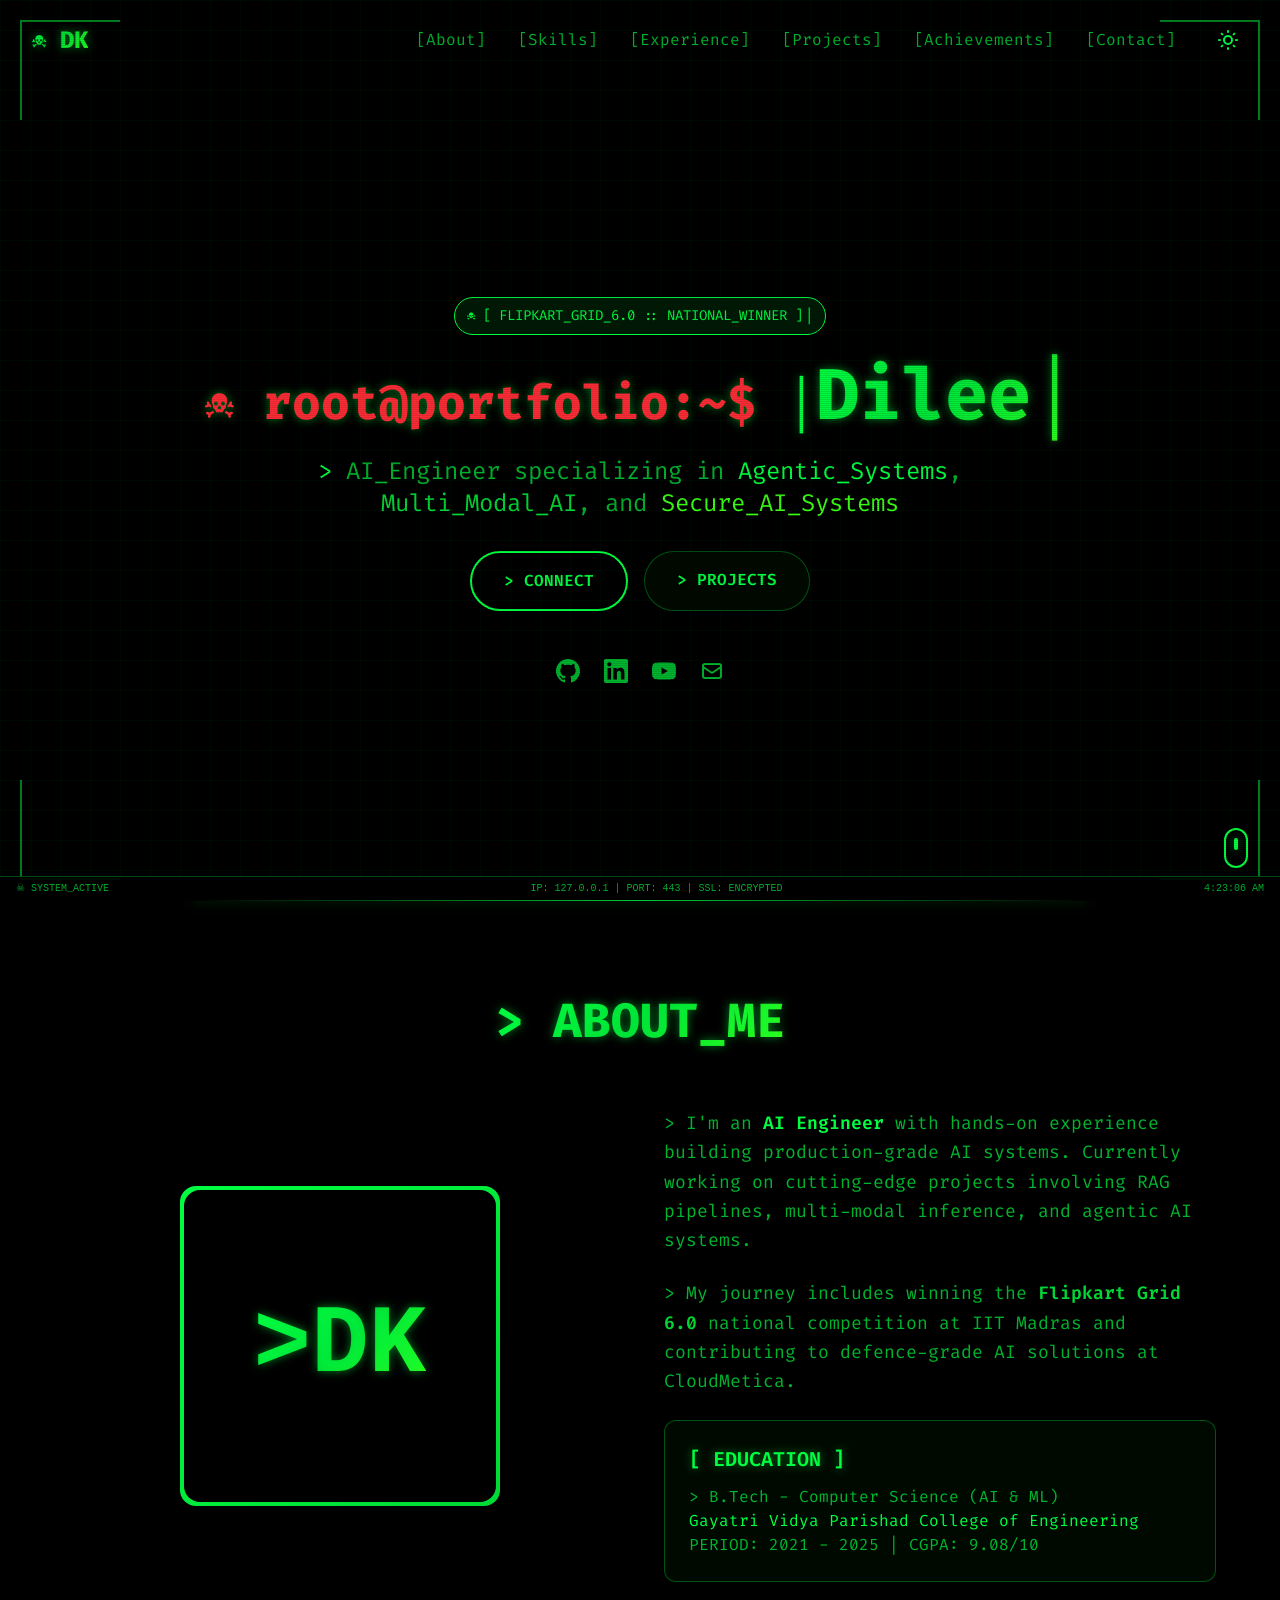
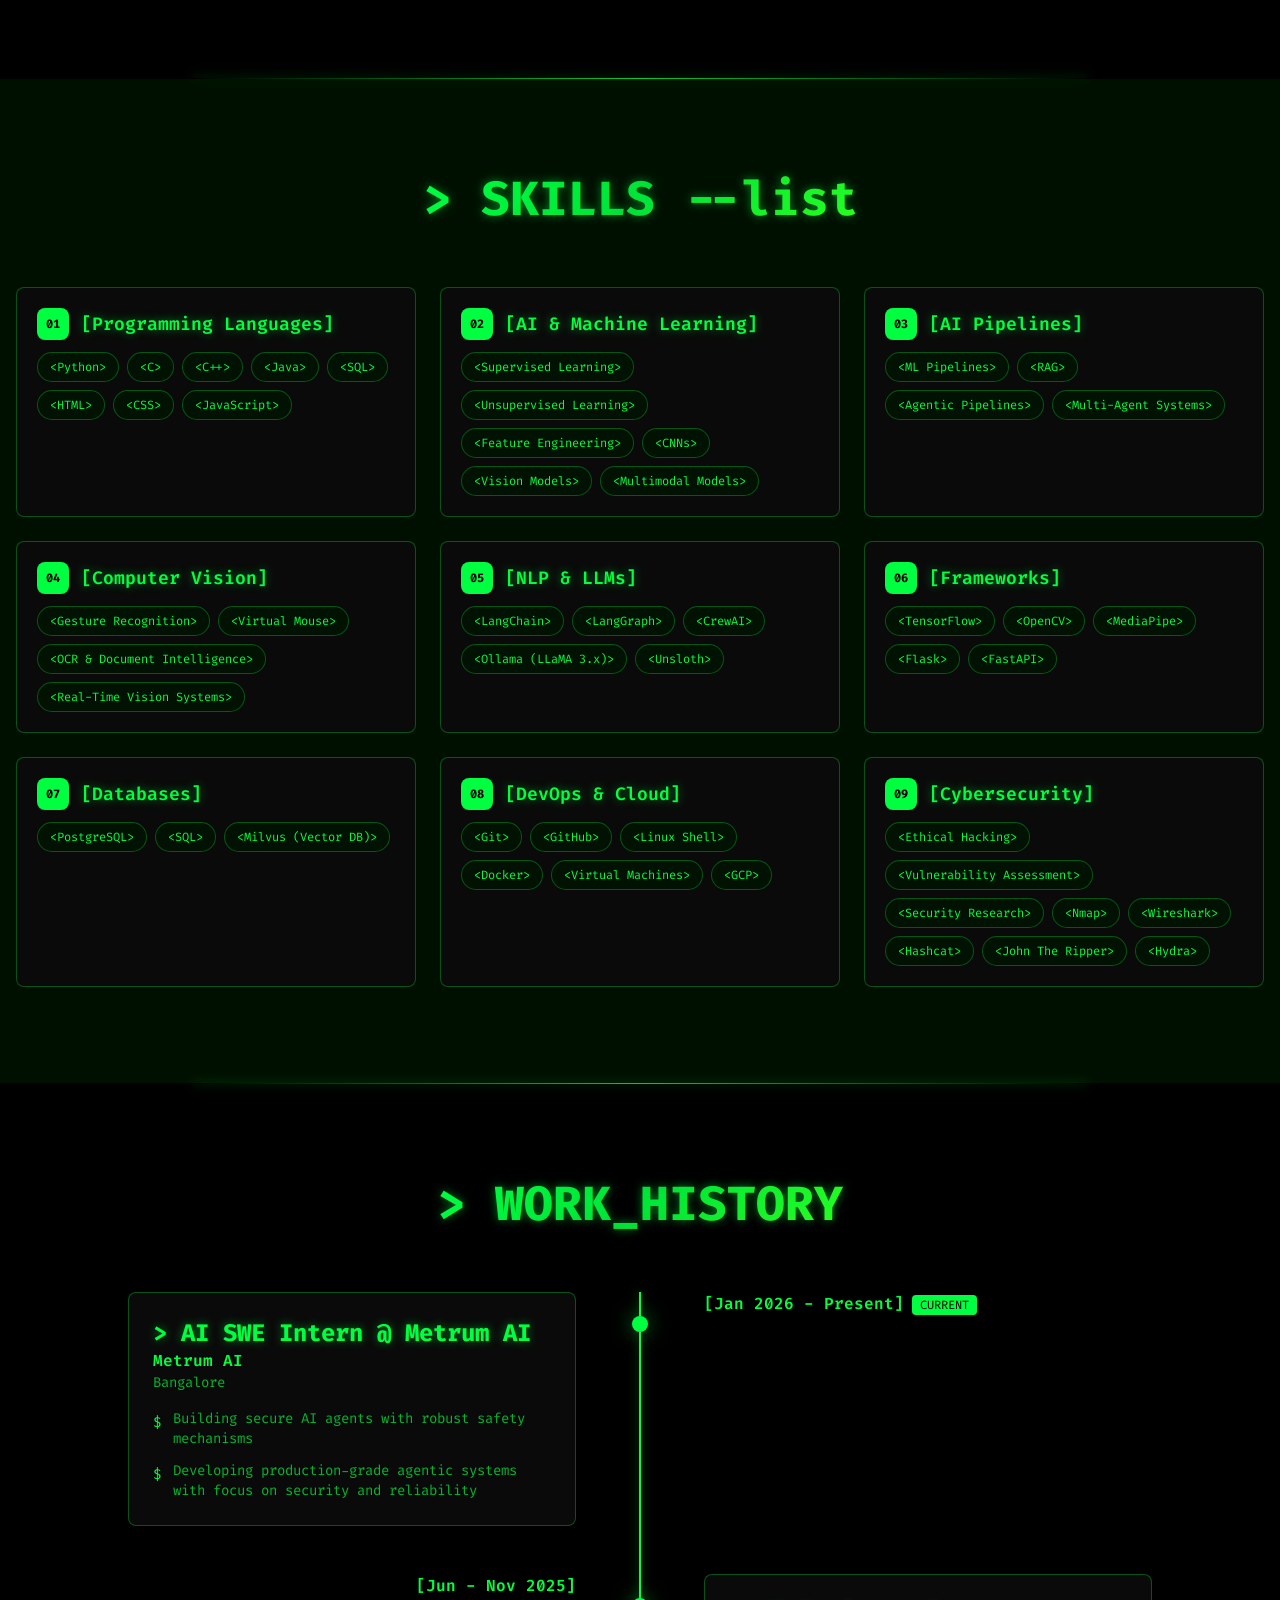
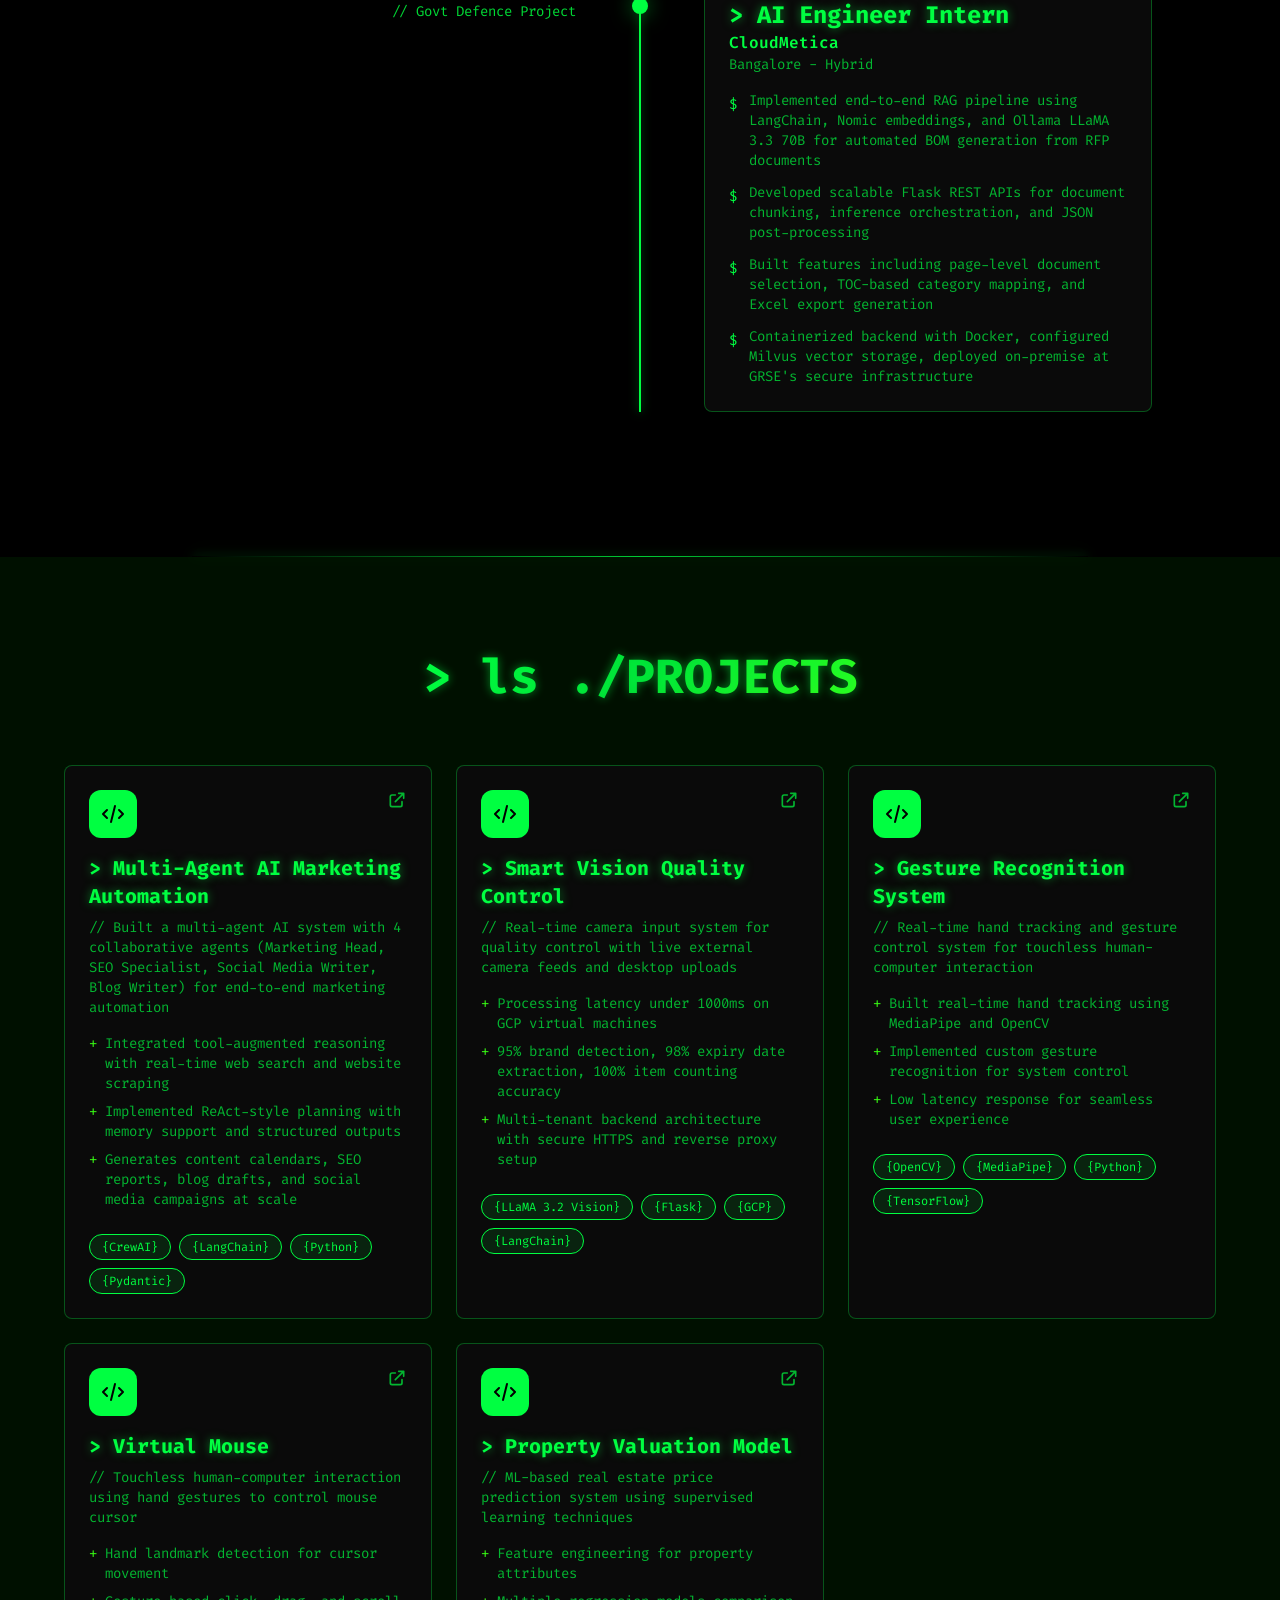
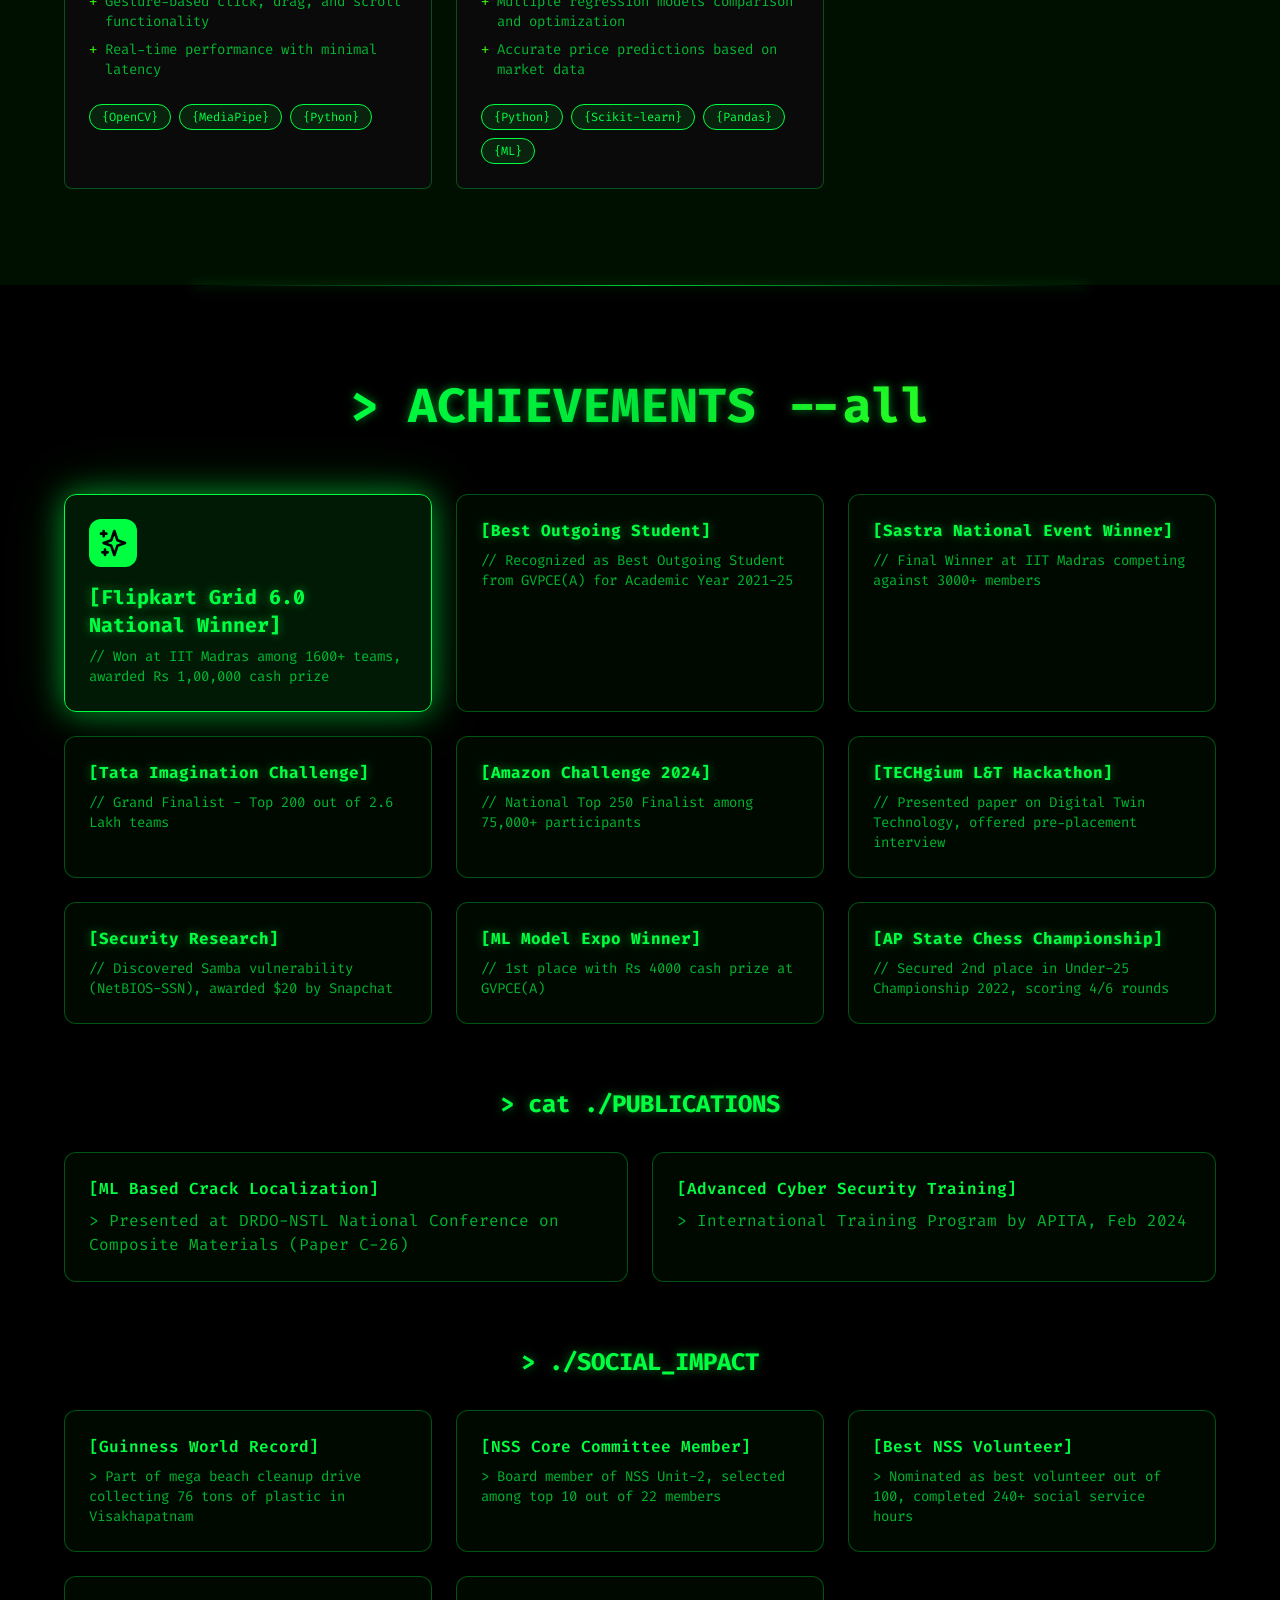
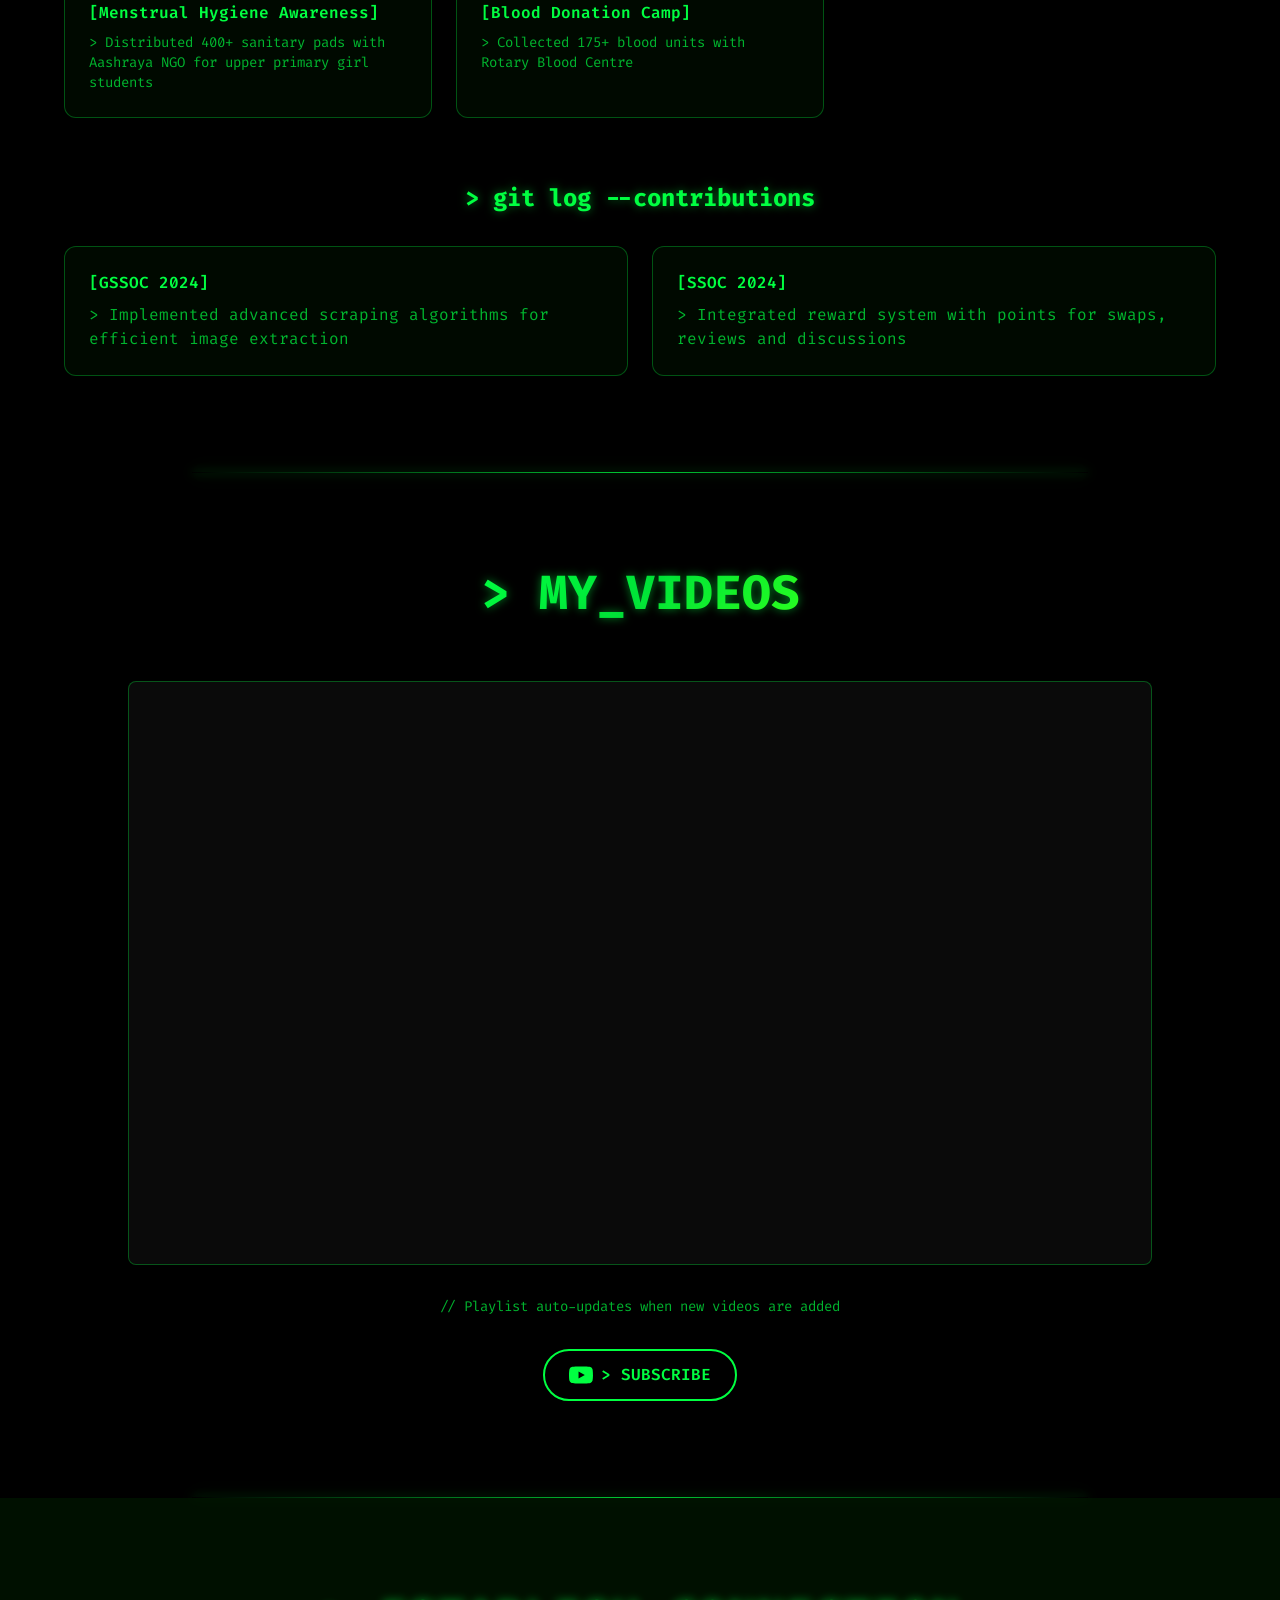
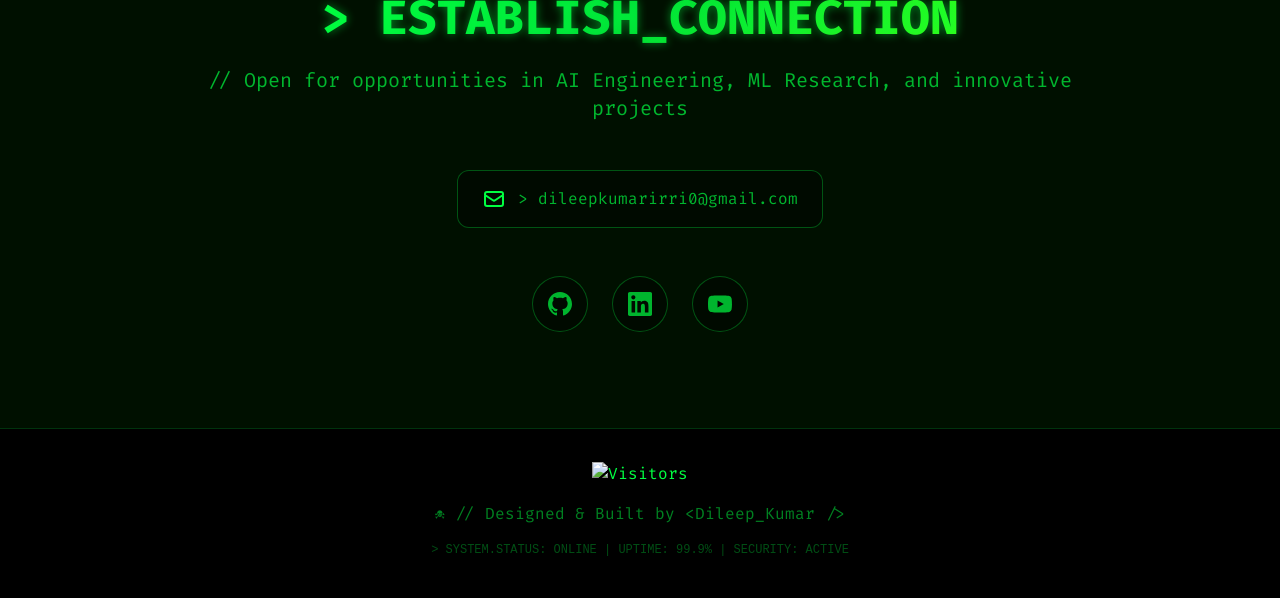
==== index.html @ 7e258bc2 "Updates" ====
<!doctype html>
<html lang="en">
  <head>
    <meta charset="UTF-8" />
    <link rel="icon" type="image/svg+xml" href="/dk.svg" />
    <link rel="apple-touch-icon" href="/dk.svg" />
    <meta name="viewport" content="width=device-width, initial-scale=1.0" />
    <meta name="theme-color" content="#00ff41" />
    
    <!-- Primary SEO Meta Tags -->
    <meta name="title" content="Dileep Kumar | AI Engineer - Agentic Systems & Secure AI" />
    <meta name="description" content="Irri Dileep Kumar - AI Engineer specializing in Agentic Systems, Multi-Modal AI, and Secure AI Systems. Flipkart Grid 6.0 National Winner. Building secure AI agents at Metrum AI. Expert in LangChain, CrewAI, RAG Pipelines." />
    <meta name="keywords" content="Dileep Kumar, Irri Dileep Kumar, AI Engineer, Machine Learning Engineer, Agentic Systems, LangChain, CrewAI, Multi-Agent AI, Python Developer, RAG Pipelines, Flipkart Grid Winner, AI Portfolio, Secure AI, Computer Vision, NLP, LLM, Metrum AI, GVPCE, Artificial Intelligence, Deep Learning, TensorFlow, OpenCV" />
    <meta name="author" content="Irri Dileep Kumar" />
    <meta name="robots" content="index, follow, max-image-preview:large, max-snippet:-1, max-video-preview:-1" />
    <meta name="googlebot" content="index, follow" />
    <meta name="bingbot" content="index, follow" />
    <link rel="canonical" href="https://irridileepkumar.github.io/" />
    
    <!-- Geographic Meta Tags -->
    <meta name="geo.region" content="IN" />
    <meta name="geo.placename" content="India" />
    <meta name="language" content="English" />
    <meta name="revisit-after" content="7 days" />
    
    <!-- Open Graph / Facebook / LinkedIn -->
    <meta property="og:type" content="website" />
    <meta property="og:url" content="https://irridileepkumar.github.io/" />
    <meta property="og:title" content="Dileep Kumar | AI Engineer - Building Secure AI Agents" />
    <meta property="og:description" content="AI Engineer specializing in Agentic Systems, Multi-Modal AI, and Secure AI Systems. Flipkart Grid 6.0 National Winner at IIT Madras." />
    <meta property="og:site_name" content="Dileep Kumar Portfolio" />
    <meta property="og:locale" content="en_US" />
    
    <!-- Twitter -->
    <meta name="twitter:card" content="summary_large_image" />
    <meta name="twitter:url" content="https://irridileepkumar.github.io/" />
    <meta name="twitter:title" content="Dileep Kumar | AI Engineer" />
    <meta name="twitter:description" content="AI Engineer specializing in Agentic Systems, Multi-Modal AI, and Secure AI Systems. Flipkart Grid 6.0 National Winner." />
    <meta name="twitter:creator" content="@DileepKumarIrri" />
    
    <!-- Schema.org JSON-LD Structured Data -->
    <script type="application/ld+json">
    {
      "@context": "https://schema.org",
      "@type": "Person",
      "name": "Irri Dileep Kumar",
      "alternateName": "Dileep Kumar",
      "url": "https://irridileepkumar.github.io/",
      "image": "https://irridileepkumar.github.io/dk.svg",
      "jobTitle": "AI Software Engineer",
      "worksFor": {
        "@type": "Organization",
        "name": "Metrum AI"
      },
      "alumniOf": {
        "@type": "EducationalOrganization",
        "name": "Gayatri Vidya Parishad College of Engineering"
      },
      "knowsAbout": ["Artificial Intelligence", "Machine Learning", "Agentic Systems", "LangChain", "Python", "Multi-Modal AI", "RAG Pipelines", "Computer Vision", "Deep Learning"],
      "sameAs": [
        "https://github.com/IrriDileepKumar",
        "https://www.linkedin.com/in/irridileepkumar",
        "https://www.youtube.com/@DileepKumar-Irri"
      ],
      "award": [
        "Flipkart Grid 6.0 National Winner",
        "Best Outgoing Student GVPCE(A)",
        "Amazon Challenge 2024 Top 250"
      ]
    }
    </script>
    
    <!-- Website Schema -->
    <script type="application/ld+json">
    {
      "@context": "https://schema.org",
      "@type": "WebSite",
      "name": "Dileep Kumar Portfolio",
      "url": "https://irridileepkumar.github.io/",
      "description": "Portfolio of Irri Dileep Kumar - AI Engineer specializing in Agentic Systems and Secure AI",
      "author": {
        "@type": "Person",
        "name": "Irri Dileep Kumar"
      }
    }
    </script>
    
    <!-- Google Fonts - Inter & Fira Code -->
    <link rel="preconnect" href="https://fonts.googleapis.com">
    <link rel="preconnect" href="https://fonts.gstatic.com" crossorigin>
    <link href="https://fonts.googleapis.com/css2?family=Fira+Code:wght@400;500;600;700&family=Inter:wght@300;400;500;600;700;800&display=swap" rel="stylesheet">
    
    <title>Dileep Kumar | AI Engineer - Agentic Systems & Secure AI</title>
    <script type="module" crossorigin src="/assets/index-DjDktElm.js"></script>
    <link rel="stylesheet" crossorigin href="/assets/index-CsoR2fCd.css">
  </head>
  <body>
    <div id="root"></div>
  </body>
</html>
---- assets/index-CsoR2fCd.css ----
@layer properties{@supports (((-webkit-hyphens:none)) and (not (margin-trim:inline))) or ((-moz-orient:inline) and (not (color:rgb(from red r g b)))){*,:before,:after,::backdrop{--tw-translate-x:0;--tw-translate-y:0;--tw-translate-z:0;--tw-rotate-x:initial;--tw-rotate-y:initial;--tw-rotate-z:initial;--tw-skew-x:initial;--tw-skew-y:initial;--tw-space-y-reverse:0;--tw-space-x-reverse:0;--tw-border-style:solid;--tw-gradient-position:initial;--tw-gradient-from:#0000;--tw-gradient-via:#0000;--tw-gradient-to:#0000;--tw-gradient-stops:initial;--tw-gradient-via-stops:initial;--tw-gradient-from-position:0%;--tw-gradient-via-position:50%;--tw-gradient-to-position:100%;--tw-leading:initial;--tw-font-weight:initial;--tw-shadow:0 0 #0000;--tw-shadow-color:initial;--tw-shadow-alpha:100%;--tw-inset-shadow:0 0 #0000;--tw-inset-shadow-color:initial;--tw-inset-shadow-alpha:100%;--tw-ring-color:initial;--tw-ring-shadow:0 0 #0000;--tw-inset-ring-color:initial;--tw-inset-ring-shadow:0 0 #0000;--tw-ring-inset:initial;--tw-ring-offset-width:0px;--tw-ring-offset-color:#fff;--tw-ring-offset-shadow:0 0 #0000;--tw-blur:initial;--tw-brightness:initial;--tw-contrast:initial;--tw-grayscale:initial;--tw-hue-rotate:initial;--tw-invert:initial;--tw-opacity:initial;--tw-saturate:initial;--tw-sepia:initial;--tw-drop-shadow:initial;--tw-drop-shadow-color:initial;--tw-drop-shadow-alpha:100%;--tw-drop-shadow-size:initial;--tw-duration:initial;--tw-scale-x:1;--tw-scale-y:1;--tw-scale-z:1}}}@layer theme{:root,:host{--font-sans:ui-sans-serif,system-ui,sans-serif,"Apple Color Emoji","Segoe UI Emoji","Segoe UI Symbol","Noto Color Emoji";--font-mono:ui-monospace,SFMono-Regular,Menlo,Monaco,Consolas,"Liberation Mono","Courier New",monospace;--color-red-500:oklch(63.7% .237 25.331);--color-red-600:oklch(57.7% .245 27.325);--color-orange-500:oklch(70.5% .213 47.604);--color-yellow-400:oklch(85.2% .199 91.936);--color-green-500:oklch(72.3% .219 149.579);--color-cyan-500:oklch(71.5% .143 215.221);--color-indigo-400:oklch(67.3% .182 276.935);--color-indigo-500:oklch(58.5% .233 277.117);--color-indigo-600:oklch(51.1% .262 276.966);--color-purple-500:oklch(62.7% .265 303.9);--color-slate-300:oklch(86.9% .022 252.894);--color-slate-400:oklch(70.4% .04 256.788);--color-slate-500:oklch(55.4% .046 257.417);--color-slate-600:oklch(44.6% .043 257.281);--color-slate-700:oklch(37.2% .044 257.287);--color-slate-800:oklch(27.9% .041 260.031);--color-slate-900:oklch(20.8% .042 265.755);--color-black:#000;--color-white:#fff;--spacing:.25rem;--container-3xl:48rem;--container-4xl:56rem;--container-5xl:64rem;--container-6xl:72rem;--container-7xl:80rem;--text-xs:.75rem;--text-xs--line-height:calc(1/.75);--text-sm:.875rem;--text-sm--line-height:calc(1.25/.875);--text-lg:1.125rem;--text-lg--line-height:calc(1.75/1.125);--text-xl:1.25rem;--text-xl--line-height:calc(1.75/1.25);--text-2xl:1.5rem;--text-2xl--line-height:calc(2/1.5);--text-3xl:1.875rem;--text-3xl--line-height: 1.2 ;--text-4xl:2.25rem;--text-4xl--line-height:calc(2.5/2.25);--text-5xl:3rem;--text-5xl--line-height:1;--text-6xl:3.75rem;--text-6xl--line-height:1;--text-7xl:4.5rem;--text-7xl--line-height:1;--text-8xl:6rem;--text-8xl--line-height:1;--font-weight-semibold:600;--font-weight-bold:700;--leading-relaxed:1.625;--radius-lg:.5rem;--radius-xl:.75rem;--radius-2xl:1rem;--animate-bounce:bounce 1s infinite;--blur-3xl:64px;--default-transition-duration:.15s;--default-transition-timing-function:cubic-bezier(.4,0,.2,1);--default-font-family:var(--font-sans);--default-mono-font-family:var(--font-mono);--font-family-sans:"Inter",system-ui,sans-serif;--font-family-mono:"Fira Code","JetBrains Mono",monospace;--color-primary:#6366f1;--color-secondary:#8b5cf6;--color-accent:#06b6d4;--color-dark:#0f172a;--color-darker:#020617;--color-hacker-primary:#00ff41;--color-hacker-secondary:#00d935;--color-hacker-accent:#39ff14;--color-hacker-dark:#0a0a0a;--color-hacker-darker:#000;--color-hacker-glow:#00ff4180}}@layer base{*,:after,:before,::backdrop{box-sizing:border-box;border:0 solid;margin:0;padding:0}::file-selector-button{box-sizing:border-box;border:0 solid;margin:0;padding:0}html,:host{-webkit-text-size-adjust:100%;tab-size:4;line-height:1.5;font-family:var(--default-font-family,ui-sans-serif,system-ui,sans-serif,"Apple Color Emoji","Segoe UI Emoji","Segoe UI Symbol","Noto Color Emoji");font-feature-settings:var(--default-font-feature-settings,normal);font-variation-settings:var(--default-font-variation-settings,normal);-webkit-tap-highlight-color:transparent}hr{height:0;color:inherit;border-top-width:1px}abbr:where([title]){-webkit-text-decoration:underline dotted;text-decoration:underline dotted}h1,h2,h3,h4,h5,h6{font-size:inherit;font-weight:inherit}a{color:inherit;-webkit-text-decoration:inherit;text-decoration:inherit}b,strong{font-weight:bolder}code,kbd,samp,pre{font-family:var(--default-mono-font-family,ui-monospace,SFMono-Regular,Menlo,Monaco,Consolas,"Liberation Mono","Courier New",monospace);font-feature-settings:var(--default-mono-font-feature-settings,normal);font-variation-settings:var(--default-mono-font-variation-settings,normal);font-size:1em}small{font-size:80%}sub,sup{vertical-align:baseline;font-size:75%;line-height:0;position:relative}sub{bottom:-.25em}sup{top:-.5em}table{text-indent:0;border-color:inherit;border-collapse:collapse}:-moz-focusring{outline:auto}progress{vertical-align:baseline}summary{display:list-item}ol,ul,menu{list-style:none}img,svg,video,canvas,audio,iframe,embed,object{vertical-align:middle;display:block}img,video{max-width:100%;height:auto}button,input,select,optgroup,textarea{font:inherit;font-feature-settings:inherit;font-variation-settings:inherit;letter-spacing:inherit;color:inherit;opacity:1;background-color:#0000;border-radius:0}::file-selector-button{font:inherit;font-feature-settings:inherit;font-variation-settings:inherit;letter-spacing:inherit;color:inherit;opacity:1;background-color:#0000;border-radius:0}:where(select:is([multiple],[size])) optgroup{font-weight:bolder}:where(select:is([multiple],[size])) optgroup option{padding-inline-start:20px}::file-selector-button{margin-inline-end:4px}::placeholder{opacity:1}@supports (not ((-webkit-appearance:-apple-pay-button))) or (contain-intrinsic-size:1px){::placeholder{color:currentColor}@supports (color:color-mix(in lab,red,red)){::placeholder{color:color-mix(in oklab,currentcolor 50%,transparent)}}}textarea{resize:vertical}::-webkit-search-decoration{-webkit-appearance:none}::-webkit-date-and-time-value{min-height:1lh;text-align:inherit}::-webkit-datetime-edit{display:inline-flex}::-webkit-datetime-edit-fields-wrapper{padding:0}::-webkit-datetime-edit{padding-block:0}::-webkit-datetime-edit-year-field{padding-block:0}::-webkit-datetime-edit-month-field{padding-block:0}::-webkit-datetime-edit-day-field{padding-block:0}::-webkit-datetime-edit-hour-field{padding-block:0}::-webkit-datetime-edit-minute-field{padding-block:0}::-webkit-datetime-edit-second-field{padding-block:0}::-webkit-datetime-edit-millisecond-field{padding-block:0}::-webkit-datetime-edit-meridiem-field{padding-block:0}::-webkit-calendar-picker-indicator{line-height:1}:-moz-ui-invalid{box-shadow:none}button,input:where([type=button],[type=reset],[type=submit]){appearance:button}::file-selector-button{appearance:button}::-webkit-inner-spin-button{height:auto}::-webkit-outer-spin-button{height:auto}[hidden]:where(:not([hidden=until-found])){display:none!important}}@layer components;@layer utilities{.absolute{position:absolute}.fixed{position:fixed}.relative{position:relative}.inset-0{inset:calc(var(--spacing)*0)}.inset-1{inset:calc(var(--spacing)*1)}.top-0{top:calc(var(--spacing)*0)}.top-1\/2{top:50%}.top-1\/4{top:25%}.right-0{right:calc(var(--spacing)*0)}.right-1\/4{right:25%}.right-8{right:calc(var(--spacing)*8)}.-bottom-1{bottom:calc(var(--spacing)*-1)}.bottom-0{bottom:calc(var(--spacing)*0)}.bottom-1\/4{bottom:25%}.bottom-8{bottom:calc(var(--spacing)*8)}.left-0{left:calc(var(--spacing)*0)}.left-1\/2{left:50%}.left-1\/4{left:25%}.z-10{z-index:10}.z-50{z-index:50}.mx-auto{margin-inline:auto}.my-0{margin-block:calc(var(--spacing)*0)}.mt-1{margin-top:calc(var(--spacing)*1)}.mt-2{margin-top:calc(var(--spacing)*2)}.mt-4{margin-top:calc(var(--spacing)*4)}.mt-6{margin-top:calc(var(--spacing)*6)}.mt-16{margin-top:calc(var(--spacing)*16)}.mb-2{margin-bottom:calc(var(--spacing)*2)}.mb-3{margin-bottom:calc(var(--spacing)*3)}.mb-4{margin-bottom:calc(var(--spacing)*4)}.mb-6{margin-bottom:calc(var(--spacing)*6)}.mb-8{margin-bottom:calc(var(--spacing)*8)}.mb-12{margin-bottom:calc(var(--spacing)*12)}.mb-16{margin-bottom:calc(var(--spacing)*16)}.ml-2{margin-left:calc(var(--spacing)*2)}.block{display:block}.flex{display:flex}.grid{display:grid}.hidden{display:none}.inline-block{display:inline-block}.inline-flex{display:inline-flex}.h-0\.5{height:calc(var(--spacing)*.5)}.h-3{height:calc(var(--spacing)*3)}.h-4{height:calc(var(--spacing)*4)}.h-5{height:calc(var(--spacing)*5)}.h-6{height:calc(var(--spacing)*6)}.h-8{height:calc(var(--spacing)*8)}.h-10{height:calc(var(--spacing)*10)}.h-12{height:calc(var(--spacing)*12)}.h-14{height:calc(var(--spacing)*14)}.h-64{height:calc(var(--spacing)*64)}.h-72{height:calc(var(--spacing)*72)}.h-96{height:calc(var(--spacing)*96)}.h-full{height:100%}.min-h-screen{min-height:100vh}.w-0{width:calc(var(--spacing)*0)}.w-0\.5{width:calc(var(--spacing)*.5)}.w-1{width:calc(var(--spacing)*1)}.w-4{width:calc(var(--spacing)*4)}.w-5{width:calc(var(--spacing)*5)}.w-6{width:calc(var(--spacing)*6)}.w-8{width:calc(var(--spacing)*8)}.w-12{width:calc(var(--spacing)*12)}.w-14{width:calc(var(--spacing)*14)}.w-64{width:calc(var(--spacing)*64)}.w-72{width:calc(var(--spacing)*72)}.w-96{width:calc(var(--spacing)*96)}.w-full{width:100%}.max-w-3xl{max-width:var(--container-3xl)}.max-w-4xl{max-width:var(--container-4xl)}.max-w-5xl{max-width:var(--container-5xl)}.max-w-6xl{max-width:var(--container-6xl)}.max-w-7xl{max-width:var(--container-7xl)}.max-w-full{max-width:100%}.-translate-x-1\/2{--tw-translate-x: -50% ;translate:var(--tw-translate-x)var(--tw-translate-y)}.transform{transform:var(--tw-rotate-x,)var(--tw-rotate-y,)var(--tw-rotate-z,)var(--tw-skew-x,)var(--tw-skew-y,)}.animate-bounce{animation:var(--animate-bounce)}.cursor-default{cursor:default}.scroll-mt-20{scroll-margin-top:calc(var(--spacing)*20)}.flex-col{flex-direction:column}.flex-wrap{flex-wrap:wrap}.items-center{align-items:center}.items-start{align-items:flex-start}.justify-between{justify-content:space-between}.justify-center{justify-content:center}.gap-2{gap:calc(var(--spacing)*2)}.gap-3{gap:calc(var(--spacing)*3)}.gap-4{gap:calc(var(--spacing)*4)}.gap-6{gap:calc(var(--spacing)*6)}.gap-8{gap:calc(var(--spacing)*8)}.gap-12{gap:calc(var(--spacing)*12)}:where(.space-y-2>:not(:last-child)){--tw-space-y-reverse:0;margin-block-start:calc(calc(var(--spacing)*2)*var(--tw-space-y-reverse));margin-block-end:calc(calc(var(--spacing)*2)*calc(1 - var(--tw-space-y-reverse)))}:where(.space-y-3>:not(:last-child)){--tw-space-y-reverse:0;margin-block-start:calc(calc(var(--spacing)*3)*var(--tw-space-y-reverse));margin-block-end:calc(calc(var(--spacing)*3)*calc(1 - var(--tw-space-y-reverse)))}:where(.space-y-6>:not(:last-child)){--tw-space-y-reverse:0;margin-block-start:calc(calc(var(--spacing)*6)*var(--tw-space-y-reverse));margin-block-end:calc(calc(var(--spacing)*6)*calc(1 - var(--tw-space-y-reverse)))}:where(.space-x-8>:not(:last-child)){--tw-space-x-reverse:0;margin-inline-start:calc(calc(var(--spacing)*8)*var(--tw-space-x-reverse));margin-inline-end:calc(calc(var(--spacing)*8)*calc(1 - var(--tw-space-x-reverse)))}.overflow-hidden{overflow:hidden}.rounded{border-radius:.25rem}.rounded-2xl{border-radius:var(--radius-2xl)}.rounded-full{border-radius:3.40282e38px}.rounded-lg{border-radius:var(--radius-lg)}.rounded-xl{border-radius:var(--radius-xl)}.border{border-style:var(--tw-border-style);border-width:1px}.border-2{border-style:var(--tw-border-style);border-width:2px}.border-t{border-top-style:var(--tw-border-style);border-top-width:1px}.border-\[\#00ff41\]{border-color:#00ff41}.border-\[\#00ff41\]\/30{border-color:#00ff414d}.border-slate-600{border-color:var(--color-slate-600)}.border-slate-700{border-color:var(--color-slate-700)}.border-slate-700\/50{border-color:#31415880}@supports (color:color-mix(in lab,red,red)){.border-slate-700\/50{border-color:color-mix(in oklab,var(--color-slate-700)50%,transparent)}}.border-slate-800{border-color:var(--color-slate-800)}.bg-\[\#00ff41\]{background-color:#00ff41}.bg-black{background-color:var(--color-black)}.bg-black\/90{background-color:#000000e6}@supports (color:color-mix(in lab,red,red)){.bg-black\/90{background-color:color-mix(in oklab,var(--color-black)90%,transparent)}}.bg-green-500{background-color:var(--color-green-500)}.bg-indigo-500{background-color:var(--color-indigo-500)}.bg-slate-900{background-color:var(--color-slate-900)}.bg-gradient-to-br{--tw-gradient-position:to bottom right in oklab;background-image:linear-gradient(var(--tw-gradient-stops))}.bg-gradient-to-r{--tw-gradient-position:to right in oklab;background-image:linear-gradient(var(--tw-gradient-stops))}.bg-\[linear-gradient\(rgba\(0\,255\,65\,0\.03\)_1px\,transparent_1px\)\,linear-gradient\(90deg\,rgba\(0\,255\,65\,0\.03\)_1px\,transparent_1px\)\]{background-image:linear-gradient(#00ff4108 1px,#0000 1px),linear-gradient(90deg,#00ff4108 1px,#0000 1px)}.bg-\[linear-gradient\(rgba\(99\,102\,241\,0\.03\)_1px\,transparent_1px\)\,linear-gradient\(90deg\,rgba\(99\,102\,241\,0\.03\)_1px\,transparent_1px\)\]{background-image:linear-gradient(#6366f108 1px,#0000 1px),linear-gradient(90deg,#6366f108 1px,#0000 1px)}.from-\[\#00ff41\]{--tw-gradient-from:#00ff41;--tw-gradient-stops:var(--tw-gradient-via-stops,var(--tw-gradient-position),var(--tw-gradient-from)var(--tw-gradient-from-position),var(--tw-gradient-to)var(--tw-gradient-to-position))}.from-indigo-500{--tw-gradient-from:var(--color-indigo-500);--tw-gradient-stops:var(--tw-gradient-via-stops,var(--tw-gradient-position),var(--tw-gradient-from)var(--tw-gradient-from-position),var(--tw-gradient-to)var(--tw-gradient-to-position))}.from-red-600{--tw-gradient-from:var(--color-red-600);--tw-gradient-stops:var(--tw-gradient-via-stops,var(--tw-gradient-position),var(--tw-gradient-from)var(--tw-gradient-from-position),var(--tw-gradient-to)var(--tw-gradient-to-position))}.from-yellow-400{--tw-gradient-from:var(--color-yellow-400);--tw-gradient-stops:var(--tw-gradient-via-stops,var(--tw-gradient-position),var(--tw-gradient-from)var(--tw-gradient-from-position),var(--tw-gradient-to)var(--tw-gradient-to-position))}.via-\[\#00d935\]{--tw-gradient-via:#00d935;--tw-gradient-via-stops:var(--tw-gradient-position),var(--tw-gradient-from)var(--tw-gradient-from-position),var(--tw-gradient-via)var(--tw-gradient-via-position),var(--tw-gradient-to)var(--tw-gradient-to-position);--tw-gradient-stops:var(--tw-gradient-via-stops)}.via-purple-500{--tw-gradient-via:var(--color-purple-500);--tw-gradient-via-stops:var(--tw-gradient-position),var(--tw-gradient-from)var(--tw-gradient-from-position),var(--tw-gradient-via)var(--tw-gradient-via-position),var(--tw-gradient-to)var(--tw-gradient-to-position);--tw-gradient-stops:var(--tw-gradient-via-stops)}.to-\[\#39ff14\]{--tw-gradient-to:#39ff14;--tw-gradient-stops:var(--tw-gradient-via-stops,var(--tw-gradient-position),var(--tw-gradient-from)var(--tw-gradient-from-position),var(--tw-gradient-to)var(--tw-gradient-to-position))}.to-cyan-500{--tw-gradient-to:var(--color-cyan-500);--tw-gradient-stops:var(--tw-gradient-via-stops,var(--tw-gradient-position),var(--tw-gradient-from)var(--tw-gradient-from-position),var(--tw-gradient-to)var(--tw-gradient-to-position))}.to-orange-500{--tw-gradient-to:var(--color-orange-500);--tw-gradient-stops:var(--tw-gradient-via-stops,var(--tw-gradient-position),var(--tw-gradient-from)var(--tw-gradient-from-position),var(--tw-gradient-to)var(--tw-gradient-to-position))}.to-purple-500{--tw-gradient-to:var(--color-purple-500);--tw-gradient-stops:var(--tw-gradient-via-stops,var(--tw-gradient-position),var(--tw-gradient-from)var(--tw-gradient-from-position),var(--tw-gradient-to)var(--tw-gradient-to-position))}.to-red-500{--tw-gradient-to:var(--color-red-500);--tw-gradient-stops:var(--tw-gradient-via-stops,var(--tw-gradient-position),var(--tw-gradient-from)var(--tw-gradient-from-position),var(--tw-gradient-to)var(--tw-gradient-to-position))}.bg-\[size\:30px_30px\]{background-size:30px 30px}.bg-\[size\:50px_50px\]{background-size:50px 50px}.p-2{padding:calc(var(--spacing)*2)}.p-5{padding:calc(var(--spacing)*5)}.p-6{padding:calc(var(--spacing)*6)}.px-2{padding-inline:calc(var(--spacing)*2)}.px-3{padding-inline:calc(var(--spacing)*3)}.px-4{padding-inline:calc(var(--spacing)*4)}.px-6{padding-inline:calc(var(--spacing)*6)}.px-8{padding-inline:calc(var(--spacing)*8)}.py-0\.5{padding-block:calc(var(--spacing)*.5)}.py-1{padding-block:calc(var(--spacing)*1)}.py-1\.5{padding-block:calc(var(--spacing)*1.5)}.py-2{padding-block:calc(var(--spacing)*2)}.py-3{padding-block:calc(var(--spacing)*3)}.py-4{padding-block:calc(var(--spacing)*4)}.py-5{padding-block:calc(var(--spacing)*5)}.py-8{padding-block:calc(var(--spacing)*8)}.py-24{padding-block:calc(var(--spacing)*24)}.pt-2{padding-top:calc(var(--spacing)*2)}.pt-20{padding-top:calc(var(--spacing)*20)}.pb-4{padding-bottom:calc(var(--spacing)*4)}.text-center{text-align:center}.font-mono{font-family:var(--font-mono)}.text-2xl{font-size:var(--text-2xl);line-height:var(--tw-leading,var(--text-2xl--line-height))}.text-3xl{font-size:var(--text-3xl);line-height:var(--tw-leading,var(--text-3xl--line-height))}.text-4xl{font-size:var(--text-4xl);line-height:var(--tw-leading,var(--text-4xl--line-height))}.text-8xl{font-size:var(--text-8xl);line-height:var(--tw-leading,var(--text-8xl--line-height))}.text-lg{font-size:var(--text-lg);line-height:var(--tw-leading,var(--text-lg--line-height))}.text-sm{font-size:var(--text-sm);line-height:var(--tw-leading,var(--text-sm--line-height))}.text-xl{font-size:var(--text-xl);line-height:var(--tw-leading,var(--text-xl--line-height))}.text-xs{font-size:var(--text-xs);line-height:var(--tw-leading,var(--text-xs--line-height))}.text-\[10px\]{font-size:10px}.leading-relaxed{--tw-leading:var(--leading-relaxed);line-height:var(--leading-relaxed)}.font-bold{--tw-font-weight:var(--font-weight-bold);font-weight:var(--font-weight-bold)}.font-semibold{--tw-font-weight:var(--font-weight-semibold);font-weight:var(--font-weight-semibold)}.text-\[\#00ff41\]{color:#00ff41}.text-\[\#00ff41\]\/30{color:#00ff414d}.text-\[\#00ff41\]\/70{color:#00ff41b3}.text-black{color:var(--color-black)}.text-indigo-400{color:var(--color-indigo-400)}.text-red-500{color:var(--color-red-500)}.text-slate-300{color:var(--color-slate-300)}.text-slate-400{color:var(--color-slate-400)}.text-slate-500{color:var(--color-slate-500)}.text-white{color:var(--color-white)}.shadow-\[0_0_10px_rgba\(0\,255\,65\,0\.5\)\]{--tw-shadow:0 0 10px var(--tw-shadow-color,#00ff4180);box-shadow:var(--tw-inset-shadow),var(--tw-inset-ring-shadow),var(--tw-ring-offset-shadow),var(--tw-ring-shadow),var(--tw-shadow)}.blur-3xl{--tw-blur:blur(var(--blur-3xl));filter:var(--tw-blur,)var(--tw-brightness,)var(--tw-contrast,)var(--tw-grayscale,)var(--tw-hue-rotate,)var(--tw-invert,)var(--tw-saturate,)var(--tw-sepia,)var(--tw-drop-shadow,)}.filter{filter:var(--tw-blur,)var(--tw-brightness,)var(--tw-contrast,)var(--tw-grayscale,)var(--tw-hue-rotate,)var(--tw-invert,)var(--tw-saturate,)var(--tw-sepia,)var(--tw-drop-shadow,)}.transition-all{transition-property:all;transition-timing-function:var(--tw-ease,var(--default-transition-timing-function));transition-duration:var(--tw-duration,var(--default-transition-duration))}.transition-colors{transition-property:color,background-color,border-color,outline-color,text-decoration-color,fill,stroke,--tw-gradient-from,--tw-gradient-via,--tw-gradient-to;transition-timing-function:var(--tw-ease,var(--default-transition-timing-function));transition-duration:var(--tw-duration,var(--default-transition-duration))}.duration-300{--tw-duration:.3s;transition-duration:.3s}@media(hover:hover){.group-hover\:w-full:is(:where(.group):hover *){width:100%}.group-hover\:text-white:is(:where(.group):hover *){color:var(--color-white)}.hover\:-translate-y-1:hover{--tw-translate-y:calc(var(--spacing)*-1);translate:var(--tw-translate-x)var(--tw-translate-y)}.hover\:scale-110:hover{--tw-scale-x:110%;--tw-scale-y:110%;--tw-scale-z:110%;scale:var(--tw-scale-x)var(--tw-scale-y)}.hover\:bg-\[\#00ff41\]:hover{background-color:#00ff41}.hover\:bg-\[\#00ff41\]\/20:hover{background-color:#00ff4133}.hover\:bg-indigo-500\/20:hover{background-color:#625fff33}@supports (color:color-mix(in lab,red,red)){.hover\:bg-indigo-500\/20:hover{background-color:color-mix(in oklab,var(--color-indigo-500)20%,transparent)}}.hover\:bg-indigo-600:hover{background-color:var(--color-indigo-600)}.hover\:bg-slate-800:hover{background-color:var(--color-slate-800)}.hover\:text-black:hover{color:var(--color-black)}.hover\:text-white:hover{color:var(--color-white)}.hover\:shadow-lg:hover{--tw-shadow:0 10px 15px -3px var(--tw-shadow-color,#0000001a),0 4px 6px -4px var(--tw-shadow-color,#0000001a);box-shadow:var(--tw-inset-shadow),var(--tw-inset-ring-shadow),var(--tw-ring-offset-shadow),var(--tw-ring-shadow),var(--tw-shadow)}.hover\:shadow-red-500\/30:hover{--tw-shadow-color:#fb2c364d}@supports (color:color-mix(in lab,red,red)){.hover\:shadow-red-500\/30:hover{--tw-shadow-color:color-mix(in oklab,color-mix(in oklab,var(--color-red-500)30%,transparent)var(--tw-shadow-alpha),transparent)}}}@media(min-width:40rem){.sm\:hidden{display:none}.sm\:inline{display:inline}.sm\:grid-cols-2{grid-template-columns:repeat(2,minmax(0,1fr))}.sm\:px-6{padding-inline:calc(var(--spacing)*6)}.sm\:text-2xl{font-size:var(--text-2xl);line-height:var(--tw-leading,var(--text-2xl--line-height))}.sm\:text-4xl{font-size:var(--text-4xl);line-height:var(--tw-leading,var(--text-4xl--line-height))}.sm\:text-xs{font-size:var(--text-xs);line-height:var(--tw-leading,var(--text-xs--line-height))}}@media(min-width:48rem){.md\:left-1\/2{left:50%}.md\:block{display:block}.md\:flex{display:flex}.md\:hidden{display:none}.md\:h-80{height:calc(var(--spacing)*80)}.md\:w-1\/2{width:50%}.md\:w-80{width:calc(var(--spacing)*80)}.md\:grid-cols-2{grid-template-columns:repeat(2,minmax(0,1fr))}.md\:flex-row{flex-direction:row}.md\:flex-row-reverse{flex-direction:row-reverse}.md\:pr-12{padding-right:calc(var(--spacing)*12)}.md\:pl-12{padding-left:calc(var(--spacing)*12)}.md\:text-left{text-align:left}.md\:text-right{text-align:right}.md\:text-2xl{font-size:var(--text-2xl);line-height:var(--tw-leading,var(--text-2xl--line-height))}.md\:text-4xl{font-size:var(--text-4xl);line-height:var(--tw-leading,var(--text-4xl--line-height))}.md\:text-5xl{font-size:var(--text-5xl);line-height:var(--tw-leading,var(--text-5xl--line-height))}.md\:text-6xl{font-size:var(--text-6xl);line-height:var(--tw-leading,var(--text-6xl--line-height))}.md\:text-sm{font-size:var(--text-sm);line-height:var(--tw-leading,var(--text-sm--line-height))}}@media(min-width:64rem){.lg\:grid-cols-3{grid-template-columns:repeat(3,minmax(0,1fr))}.lg\:px-8{padding-inline:calc(var(--spacing)*8)}.lg\:text-5xl{font-size:var(--text-5xl);line-height:var(--tw-leading,var(--text-5xl--line-height))}.lg\:text-7xl{font-size:var(--text-7xl);line-height:var(--tw-leading,var(--text-7xl--line-height))}}}html{scroll-behavior:smooth}body{margin:0;transition:background-color .5s,color .5s}[data-theme=modern]{background-color:var(--color-darker);color:#f1f5f9;font-family:var(--font-family-sans)}[data-theme=modern] .theme-bg{background-color:var(--color-darker)}[data-theme=modern] .theme-bg-secondary{background-color:#0f172a80}[data-theme=modern] .gradient-text{background:linear-gradient(135deg,var(--color-primary),var(--color-secondary),var(--color-accent));-webkit-text-fill-color:transparent;-webkit-background-clip:text;background-clip:text}[data-theme=modern] .glass{-webkit-backdrop-filter:blur(12px);backdrop-filter:blur(12px);background:#0f172ab3;border:1px solid #6366f133}[data-theme=modern] .gradient-border{background:var(--color-dark);border-radius:1rem;position:relative}[data-theme=modern] .gradient-border:before{content:"";background:linear-gradient(135deg,var(--color-primary),var(--color-secondary),var(--color-accent));z-index:-1;opacity:.5;border-radius:1rem;transition:opacity .3s;position:absolute;inset:-2px}[data-theme=modern] .gradient-border:hover:before{opacity:1}[data-theme=modern] .glow{box-shadow:0 0 40px #6366f14d}[data-theme=modern] .theme-accent{color:#6366f1}[data-theme=modern] .theme-accent-secondary{color:#8b5cf6}[data-theme=modern] .theme-accent-tertiary{color:#06b6d4}[data-theme=modern] .theme-btn-primary{background:linear-gradient(135deg,#6366f1,#8b5cf6)}[data-theme=modern] .theme-btn-primary:hover{box-shadow:0 10px 40px #6366f166}[data-theme=modern] .theme-badge{color:#a5b4fc;background:#6366f133;border-color:#6366f14d}[data-theme=modern] .theme-skill-tag{background:#1e293bcc;border-color:#475569}[data-theme=modern] .theme-skill-tag:hover{color:#a5b4fc;border-color:#6366f180}[data-theme=modern] .theme-timeline-line{background:linear-gradient(#6366f1,#8b5cf6,#06b6d4)}[data-theme=modern] .theme-timeline-dot{background:#6366f1;box-shadow:0 0 20px #6366f199}[data-theme=modern] .blob-1{background:#6366f133}[data-theme=modern] .blob-2{background:#8b5cf633}[data-theme=modern] .blob-3{background:#06b6d433}[data-theme=modern] .theme-highlight-card{background:linear-gradient(135deg,#6366f133,#8b5cf633);border-color:#6366f180}[data-theme=hacker]{background-color:var(--color-hacker-darker);color:var(--color-hacker-primary);font-family:var(--font-family-mono)}[data-theme=hacker] .theme-bg{background-color:var(--color-hacker-darker)}[data-theme=hacker] .theme-bg-secondary{background-color:#001400cc}[data-theme=hacker] .gradient-text{background:linear-gradient(135deg,var(--color-hacker-primary),var(--color-hacker-secondary),var(--color-hacker-accent));-webkit-text-fill-color:transparent;text-shadow:0 0 10px var(--color-hacker-glow);-webkit-background-clip:text;background-clip:text}[data-theme=hacker] .glass{-webkit-backdrop-filter:blur(12px);backdrop-filter:blur(12px);background:#000a00e6;border:1px solid #00ff414d}[data-theme=hacker] .gradient-border{background:var(--color-hacker-dark);border:1px solid #00ff414d;border-radius:.5rem;position:relative}[data-theme=hacker] .gradient-border:before{content:"";background:linear-gradient(135deg,var(--color-hacker-primary),transparent,var(--color-hacker-accent));z-index:-1;opacity:.3;border-radius:.5rem;transition:opacity .3s;position:absolute;inset:-2px}[data-theme=hacker] .gradient-border:hover:before{opacity:.6}[data-theme=hacker] .glow{box-shadow:0 0 30px var(--color-hacker-glow),0 0 60px #00ff4133}[data-theme=hacker] .theme-accent{color:var(--color-hacker-primary)}[data-theme=hacker] .theme-accent-secondary{color:var(--color-hacker-secondary)}[data-theme=hacker] .theme-accent-tertiary{color:var(--color-hacker-accent)}[data-theme=hacker] .theme-btn-primary{border:2px solid var(--color-hacker-primary);color:var(--color-hacker-primary);background:0 0}[data-theme=hacker] .theme-btn-primary:hover{background:var(--color-hacker-primary);color:#000;box-shadow:0 0 30px var(--color-hacker-glow)}[data-theme=hacker] .theme-badge{border:1px solid var(--color-hacker-primary);color:var(--color-hacker-primary);background:#00ff411a}[data-theme=hacker] .theme-skill-tag{color:var(--color-hacker-primary);background:#001400cc;border:1px solid #00ff414d}[data-theme=hacker] .theme-skill-tag:hover{border-color:var(--color-hacker-primary);box-shadow:0 0 10px var(--color-hacker-glow)}[data-theme=hacker] .theme-timeline-line{background:var(--color-hacker-primary);box-shadow:0 0 10px var(--color-hacker-glow)}[data-theme=hacker] .theme-timeline-dot{background:var(--color-hacker-primary);box-shadow:0 0 20px var(--color-hacker-glow)}[data-theme=hacker] .blob-1,[data-theme=hacker] .blob-2,[data-theme=hacker] .blob-3{display:none}[data-theme=hacker] .theme-highlight-card{border:1px solid var(--color-hacker-primary);background:#00ff411a}[data-theme=hacker] h1,[data-theme=hacker] h2,[data-theme=hacker] h3{text-shadow:0 0 10px var(--color-hacker-glow)}[data-theme=hacker] .text-slate-300,[data-theme=hacker] .text-slate-400{color:#00ff41b3!important}[data-theme=hacker] .text-slate-500{color:#00ff4180!important}[data-theme=hacker] .text-white{color:var(--color-hacker-primary)!important}[data-theme=hacker] .border-slate-700,[data-theme=hacker] .border-slate-800{border-color:#00ff4133!important}[data-theme=hacker] .glitch-overlay{pointer-events:none;z-index:1;width:100%;height:100%;position:fixed;top:0;left:0;overflow:hidden}[data-theme=hacker] .glitch-overlay:before{content:"";background:0 0;width:100%;height:100%;animation:4s infinite glitch-subtle;position:absolute;top:0;left:0}@keyframes glitch-subtle{0%,to{background:0 0}10%{background:linear-gradient(#0000 0% 25%,#00ff4126 25.5%,#0000 26% 100%)}11%{background:0 0}30%{background:linear-gradient(#0000 0% 60%,#00ff411f 60.5%,#0000 61% 100%)}31%{background:0 0}55%{background:linear-gradient(#0000 0% 40%,#00ff4126 40.5%,#0000 41% 100%)}56%{background:0 0}75%{background:linear-gradient(#0000 0% 80%,#00ff411f 80.5%,#0000 81% 100%)}76%{background:0 0}}[data-theme=hacker] .corner-decor{pointer-events:none;z-index:2;width:100px;height:100px;position:fixed}[data-theme=hacker] .corner-decor.top-left{border-top:2px solid #00ff4180;border-left:2px solid #00ff4180;top:20px;left:20px}[data-theme=hacker] .corner-decor.top-right{border-top:2px solid #00ff4180;border-right:2px solid #00ff4180;top:20px;right:20px}[data-theme=hacker] .corner-decor.bottom-left{border-bottom:2px solid #00ff4180;border-left:2px solid #00ff4180;bottom:20px;left:20px}[data-theme=hacker] .corner-decor.bottom-right{border-bottom:2px solid #00ff4180;border-right:2px solid #00ff4180;bottom:20px;right:20px}[data-theme=hacker] .glow-line{background:linear-gradient(90deg,#0000,#00ff41cc,#0000);height:1px;box-shadow:0 0 10px #00ff4180,0 0 20px #00ff414d}[data-theme=hacker] .binary-bg{color:#00ff411a;pointer-events:none;z-index:0;white-space:nowrap;font-family:monospace;font-size:10px;position:fixed;overflow:hidden}@keyframes flicker{0%,to{opacity:1}92%{opacity:1}93%{opacity:.3}94%{opacity:1}95%{opacity:.5}96%{opacity:1}}[data-theme=hacker] .flicker{animation:5s infinite flicker}[data-theme=hacker] footer{padding-bottom:40px}[data-theme=hacker] .hex-pattern{background-image:url("data:image/svg+xml,%3Csvg width='60' height='60' viewBox='0 0 60 60' xmlns='http://www.w3.org/2000/svg'%3E%3Cpath d='M30 0L60 17.32v34.64L30 60 0 51.96V17.32L30 0z' fill='none' stroke='%2300ff41' stroke-width='0.5' opacity='0.05'/%3E%3C/svg%3E")}[data-theme=hacker] .typing-cursor:after{content:"|";color:#00ff41;margin-left:2px;font-weight:400;animation:.7s step-end infinite blink}[data-theme=hacker] .neon-text{text-shadow:0 0 5px #00ff4180,0 0 10px #00ff414d,0 0 20px #00ff4133}[data-theme=hacker] .glitch-text{position:relative}[data-theme=hacker] .glitch-text:before,[data-theme=hacker] .glitch-text:after{content:attr(data-text);width:100%;height:100%;position:absolute;top:0;left:0}[data-theme=hacker] .glitch-text:before{text-shadow:-2px 0 red;clip:rect(44px,450px,56px,0);animation:5s linear infinite alternate-reverse glitch-anim;left:2px}[data-theme=hacker] .glitch-text:after{text-shadow:-2px 0 #00f;clip:rect(44px,450px,56px,0);animation:5s linear infinite alternate-reverse glitch-anim2;left:-2px}@keyframes glitch-anim{0%{clip:rect(31px,9999px,94px,0)}5%{clip:rect(70px,9999px,71px,0)}10%{clip:rect(29px,9999px,24px,0)}15%{clip:rect(3px,9999px,42px,0)}20%{clip:rect(97px,9999px,59px,0)}25%{clip:rect(20px,9999px,35px,0)}30%{clip:rect(71px,9999px,77px,0)}35%{clip:rect(48px,9999px,58px,0)}40%{clip:rect(47px,9999px,21px,0)}45%{clip:rect(62px,9999px,71px,0)}50%{clip:rect(85px,9999px,96px,0)}55%{clip:rect(6px,9999px,68px,0)}60%{clip:rect(96px,9999px,38px,0)}65%{clip:rect(10px,9999px,67px,0)}70%{clip:rect(88px,9999px,50px,0)}75%{clip:rect(37px,9999px,25px,0)}80%{clip:rect(56px,9999px,89px,0)}85%{clip:rect(19px,9999px,14px,0)}90%{clip:rect(71px,9999px,53px,0)}95%{clip:rect(83px,9999px,80px,0)}to{clip:rect(49px,9999px,31px,0)}}@keyframes glitch-anim2{0%{clip:rect(65px,9999px,100px,0)}5%{clip:rect(52px,9999px,74px,0)}10%{clip:rect(79px,9999px,85px,0)}15%{clip:rect(75px,9999px,5px,0)}20%{clip:rect(67px,9999px,61px,0)}25%{clip:rect(14px,9999px,79px,0)}30%{clip:rect(1px,9999px,66px,0)}35%{clip:rect(86px,9999px,30px,0)}40%{clip:rect(23px,9999px,98px,0)}45%{clip:rect(85px,9999px,72px,0)}50%{clip:rect(71px,9999px,75px,0)}55%{clip:rect(2px,9999px,48px,0)}60%{clip:rect(30px,9999px,16px,0)}65%{clip:rect(59px,9999px,50px,0)}70%{clip:rect(41px,9999px,62px,0)}75%{clip:rect(2px,9999px,82px,0)}80%{clip:rect(47px,9999px,73px,0)}85%{clip:rect(3px,9999px,27px,0)}90%{clip:rect(26px,9999px,55px,0)}95%{clip:rect(42px,9999px,97px,0)}to{clip:rect(38px,9999px,49px,0)}}[data-theme=hacker] .cursor-blink:after{content:"_";animation:1s step-end infinite blink}@keyframes blink{0%,to{opacity:1}50%{opacity:0}}.skull-blink{animation:2s ease-in-out infinite skull-pulse;display:inline-block}@keyframes skull-pulse{0%,to{opacity:1;text-shadow:0 0 10px #00ff41cc,0 0 20px #00ff4180}50%{opacity:.3;text-shadow:none}}[data-theme=hacker] .scanlines:before{content:"";pointer-events:none;z-index:9999;background:repeating-linear-gradient(0deg,#0000001a,#0000001a 1px,#0000 1px 2px);width:100%;height:100%;position:fixed;top:0;left:0}[data-theme=modern]::-webkit-scrollbar{width:8px}[data-theme=modern]::-webkit-scrollbar-track{background:var(--color-dark)}[data-theme=modern]::-webkit-scrollbar-thumb{background:var(--color-primary);border-radius:4px}[data-theme=hacker]::-webkit-scrollbar{width:8px}[data-theme=hacker]::-webkit-scrollbar-track{background:#000}[data-theme=hacker]::-webkit-scrollbar-thumb{background:var(--color-hacker-primary);border-radius:0}@keyframes float{0%,to{transform:translateY(0)}50%{transform:translateY(-20px)}}@keyframes pulse-glow{0%,to{box-shadow:0 0 20px #6366f166}50%{box-shadow:0 0 40px #6366f1cc}}@keyframes pulse-glow-green{0%,to{box-shadow:0 0 20px #00ff4166}50%{box-shadow:0 0 40px #00ff41cc}}@keyframes gradient-shift{0%{background-position:0%}50%{background-position:100%}to{background-position:0%}}@keyframes typing{0%{width:0}to{width:100%}}@keyframes glitch{0%{transform:translate(0)}20%{transform:translate(-2px,2px)}40%{transform:translate(-2px,-2px)}60%{transform:translate(2px,2px)}80%{transform:translate(2px,-2px)}to{transform:translate(0)}}.animate-float{animation:6s ease-in-out infinite float}[data-theme=modern] .animate-pulse-glow{animation:3s ease-in-out infinite pulse-glow}[data-theme=hacker] .animate-pulse-glow{animation:2s ease-in-out infinite pulse-glow-green}.animate-gradient{background-size:200% 200%;animation:5s infinite gradient-shift}[data-theme=hacker] .animate-glitch:hover{animation:.3s ease-in-out glitch}[data-theme=hacker] .terminal-prompt:before{content:"> ";color:var(--color-hacker-primary)}@property --tw-translate-x{syntax:"*";inherits:false;initial-value:0}@property --tw-translate-y{syntax:"*";inherits:false;initial-value:0}@property --tw-translate-z{syntax:"*";inherits:false;initial-value:0}@property --tw-rotate-x{syntax:"*";inherits:false}@property --tw-rotate-y{syntax:"*";inherits:false}@property --tw-rotate-z{syntax:"*";inherits:false}@property --tw-skew-x{syntax:"*";inherits:false}@property --tw-skew-y{syntax:"*";inherits:false}@property --tw-space-y-reverse{syntax:"*";inherits:false;initial-value:0}@property --tw-space-x-reverse{syntax:"*";inherits:false;initial-value:0}@property --tw-border-style{syntax:"*";inherits:false;initial-value:solid}@property --tw-gradient-position{syntax:"*";inherits:false}@property --tw-gradient-from{syntax:"<color>";inherits:false;initial-value:#0000}@property --tw-gradient-via{syntax:"<color>";inherits:false;initial-value:#0000}@property --tw-gradient-to{syntax:"<color>";inherits:false;initial-value:#0000}@property --tw-gradient-stops{syntax:"*";inherits:false}@property --tw-gradient-via-stops{syntax:"*";inherits:false}@property --tw-gradient-from-position{syntax:"<length-percentage>";inherits:false;initial-value:0%}@property --tw-gradient-via-position{syntax:"<length-percentage>";inherits:false;initial-value:50%}@property --tw-gradient-to-position{syntax:"<length-percentage>";inherits:false;initial-value:100%}@property --tw-leading{syntax:"*";inherits:false}@property --tw-font-weight{syntax:"*";inherits:false}@property --tw-shadow{syntax:"*";inherits:false;initial-value:0 0 #0000}@property --tw-shadow-color{syntax:"*";inherits:false}@property --tw-shadow-alpha{syntax:"<percentage>";inherits:false;initial-value:100%}@property --tw-inset-shadow{syntax:"*";inherits:false;initial-value:0 0 #0000}@property --tw-inset-shadow-color{syntax:"*";inherits:false}@property --tw-inset-shadow-alpha{syntax:"<percentage>";inherits:false;initial-value:100%}@property --tw-ring-color{syntax:"*";inherits:false}@property --tw-ring-shadow{syntax:"*";inherits:false;initial-value:0 0 #0000}@property --tw-inset-ring-color{syntax:"*";inherits:false}@property --tw-inset-ring-shadow{syntax:"*";inherits:false;initial-value:0 0 #0000}@property --tw-ring-inset{syntax:"*";inherits:false}@property --tw-ring-offset-width{syntax:"<length>";inherits:false;initial-value:0}@property --tw-ring-offset-color{syntax:"*";inherits:false;initial-value:#fff}@property --tw-ring-offset-shadow{syntax:"*";inherits:false;initial-value:0 0 #0000}@property --tw-blur{syntax:"*";inherits:false}@property --tw-brightness{syntax:"*";inherits:false}@property --tw-contrast{syntax:"*";inherits:false}@property --tw-grayscale{syntax:"*";inherits:false}@property --tw-hue-rotate{syntax:"*";inherits:false}@property --tw-invert{syntax:"*";inherits:false}@property --tw-opacity{syntax:"*";inherits:false}@property --tw-saturate{syntax:"*";inherits:false}@property --tw-sepia{syntax:"*";inherits:false}@property --tw-drop-shadow{syntax:"*";inherits:false}@property --tw-drop-shadow-color{syntax:"*";inherits:false}@property --tw-drop-shadow-alpha{syntax:"<percentage>";inherits:false;initial-value:100%}@property --tw-drop-shadow-size{syntax:"*";inherits:false}@property --tw-duration{syntax:"*";inherits:false}@property --tw-scale-x{syntax:"*";inherits:false;initial-value:1}@property --tw-scale-y{syntax:"*";inherits:false;initial-value:1}@property --tw-scale-z{syntax:"*";inherits:false;initial-value:1}@keyframes bounce{0%,to{animation-timing-function:cubic-bezier(.8,0,1,1);transform:translateY(-25%)}50%{animation-timing-function:cubic-bezier(0,0,.2,1);transform:none}}
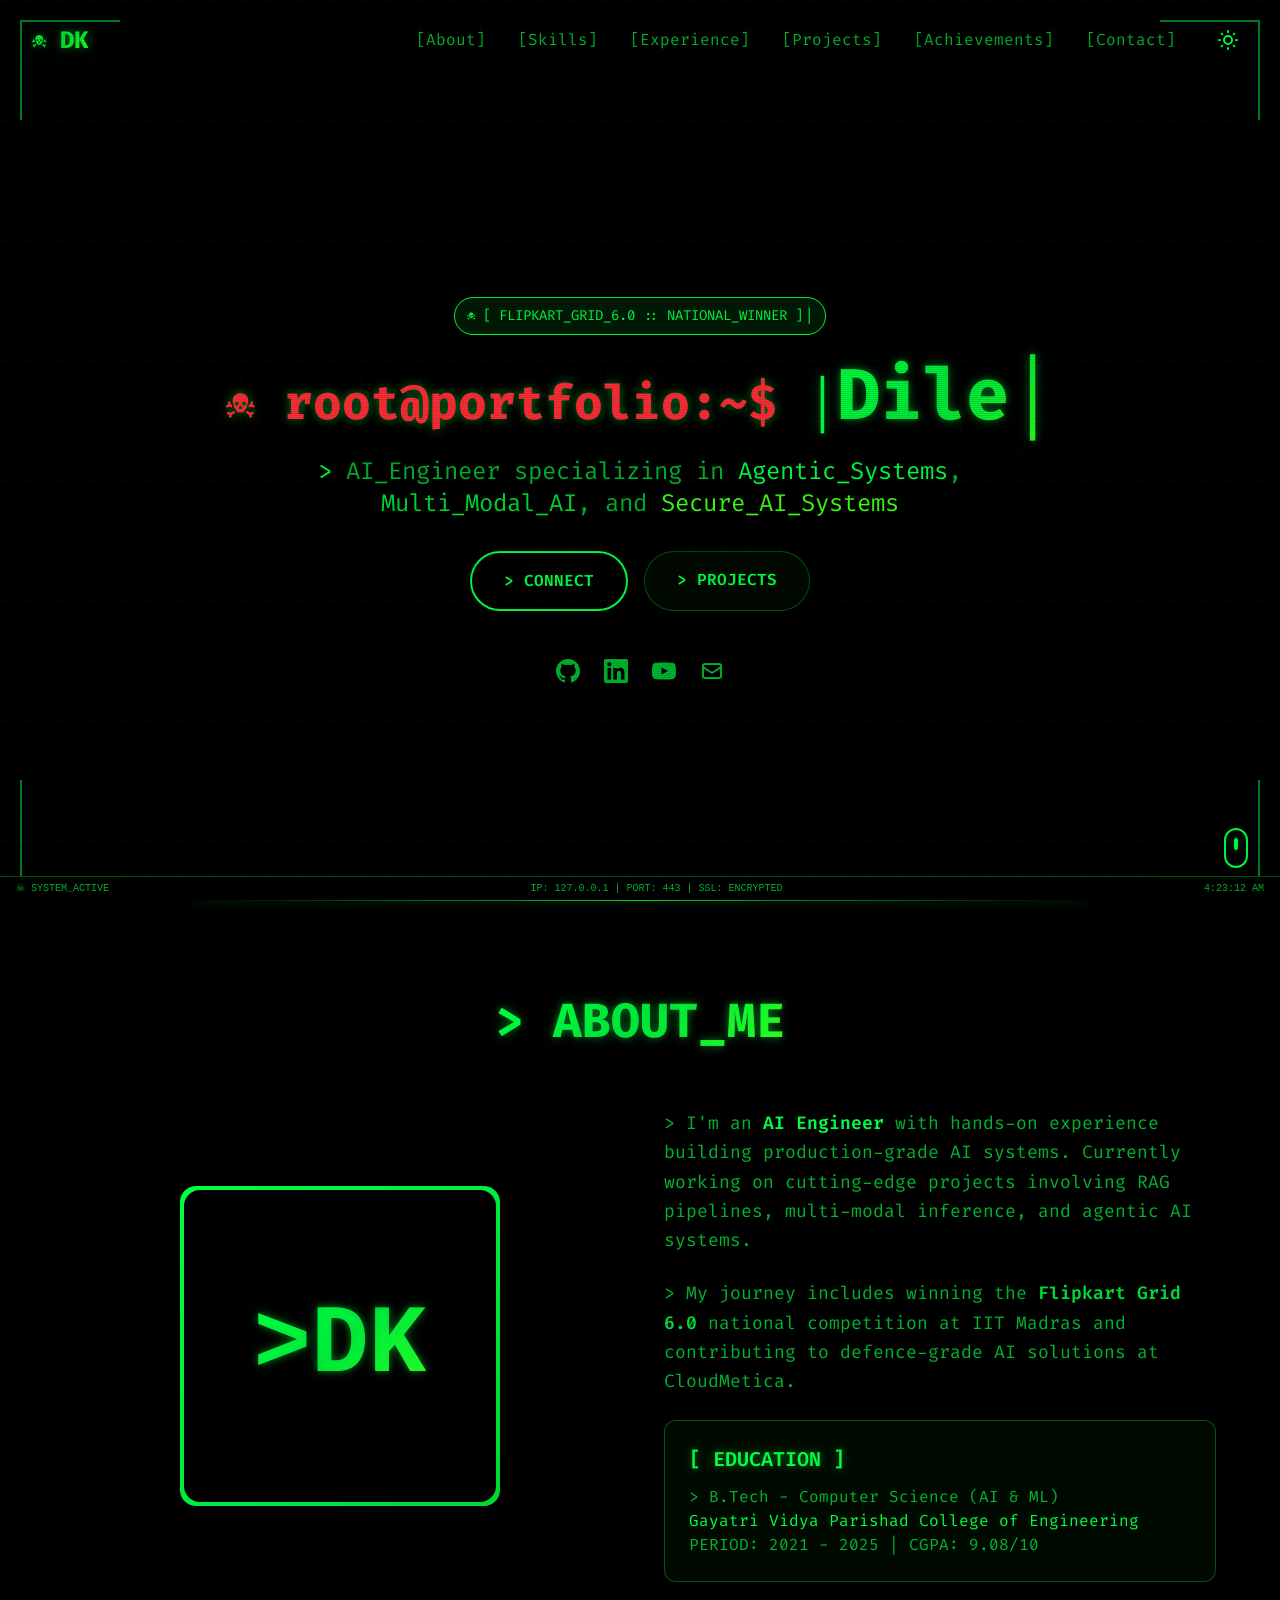
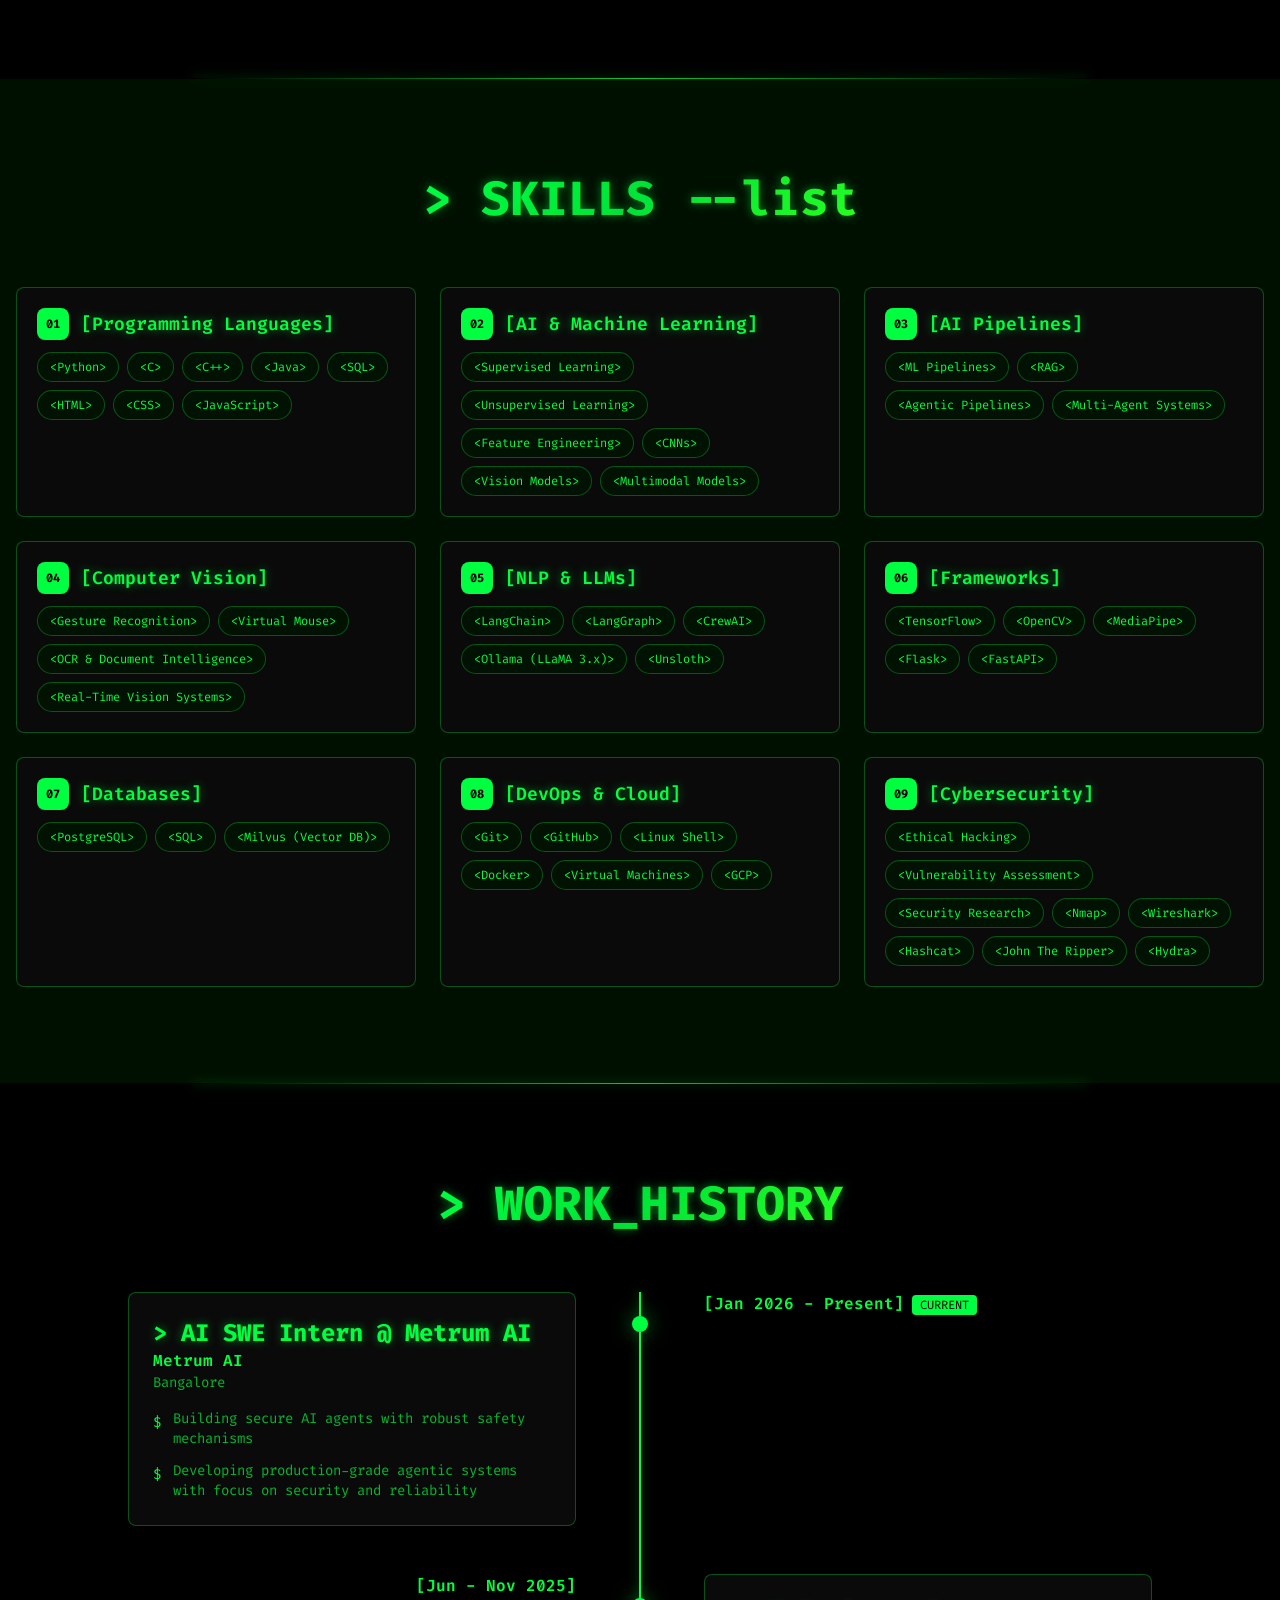
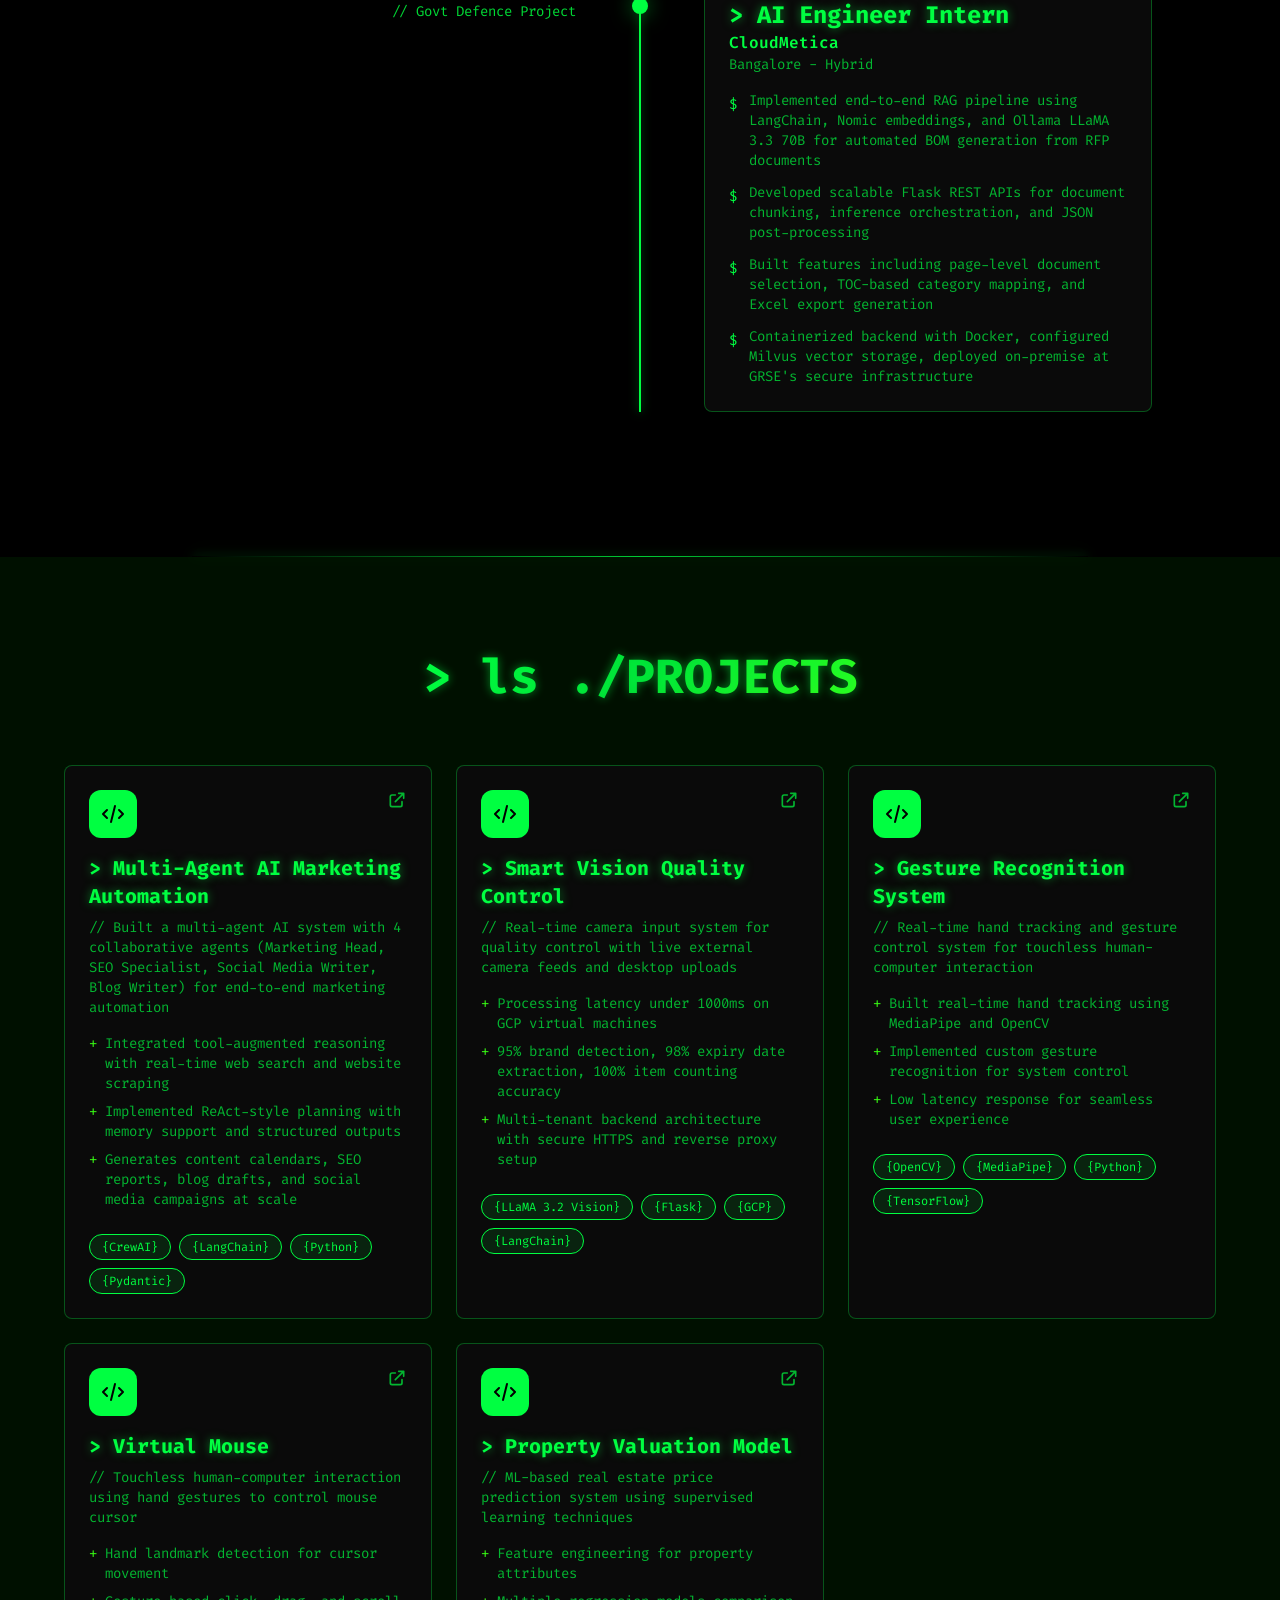
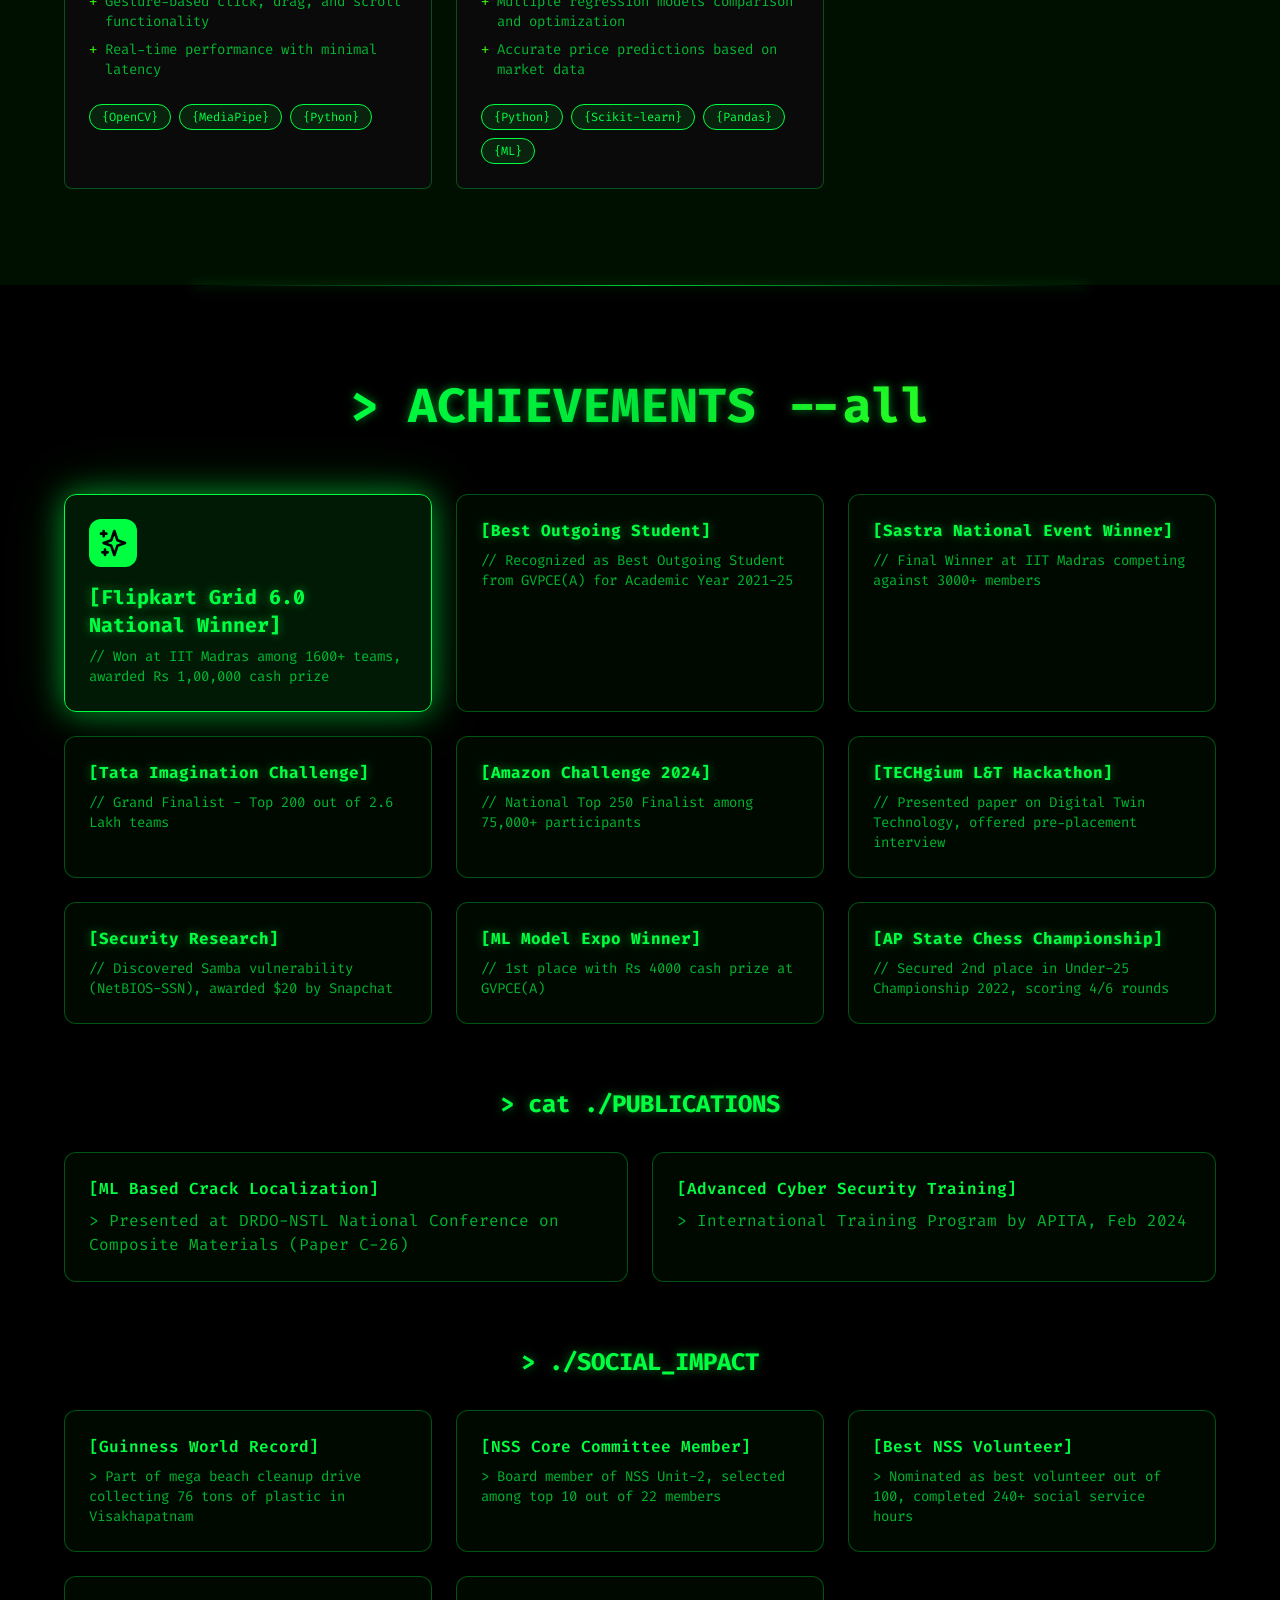
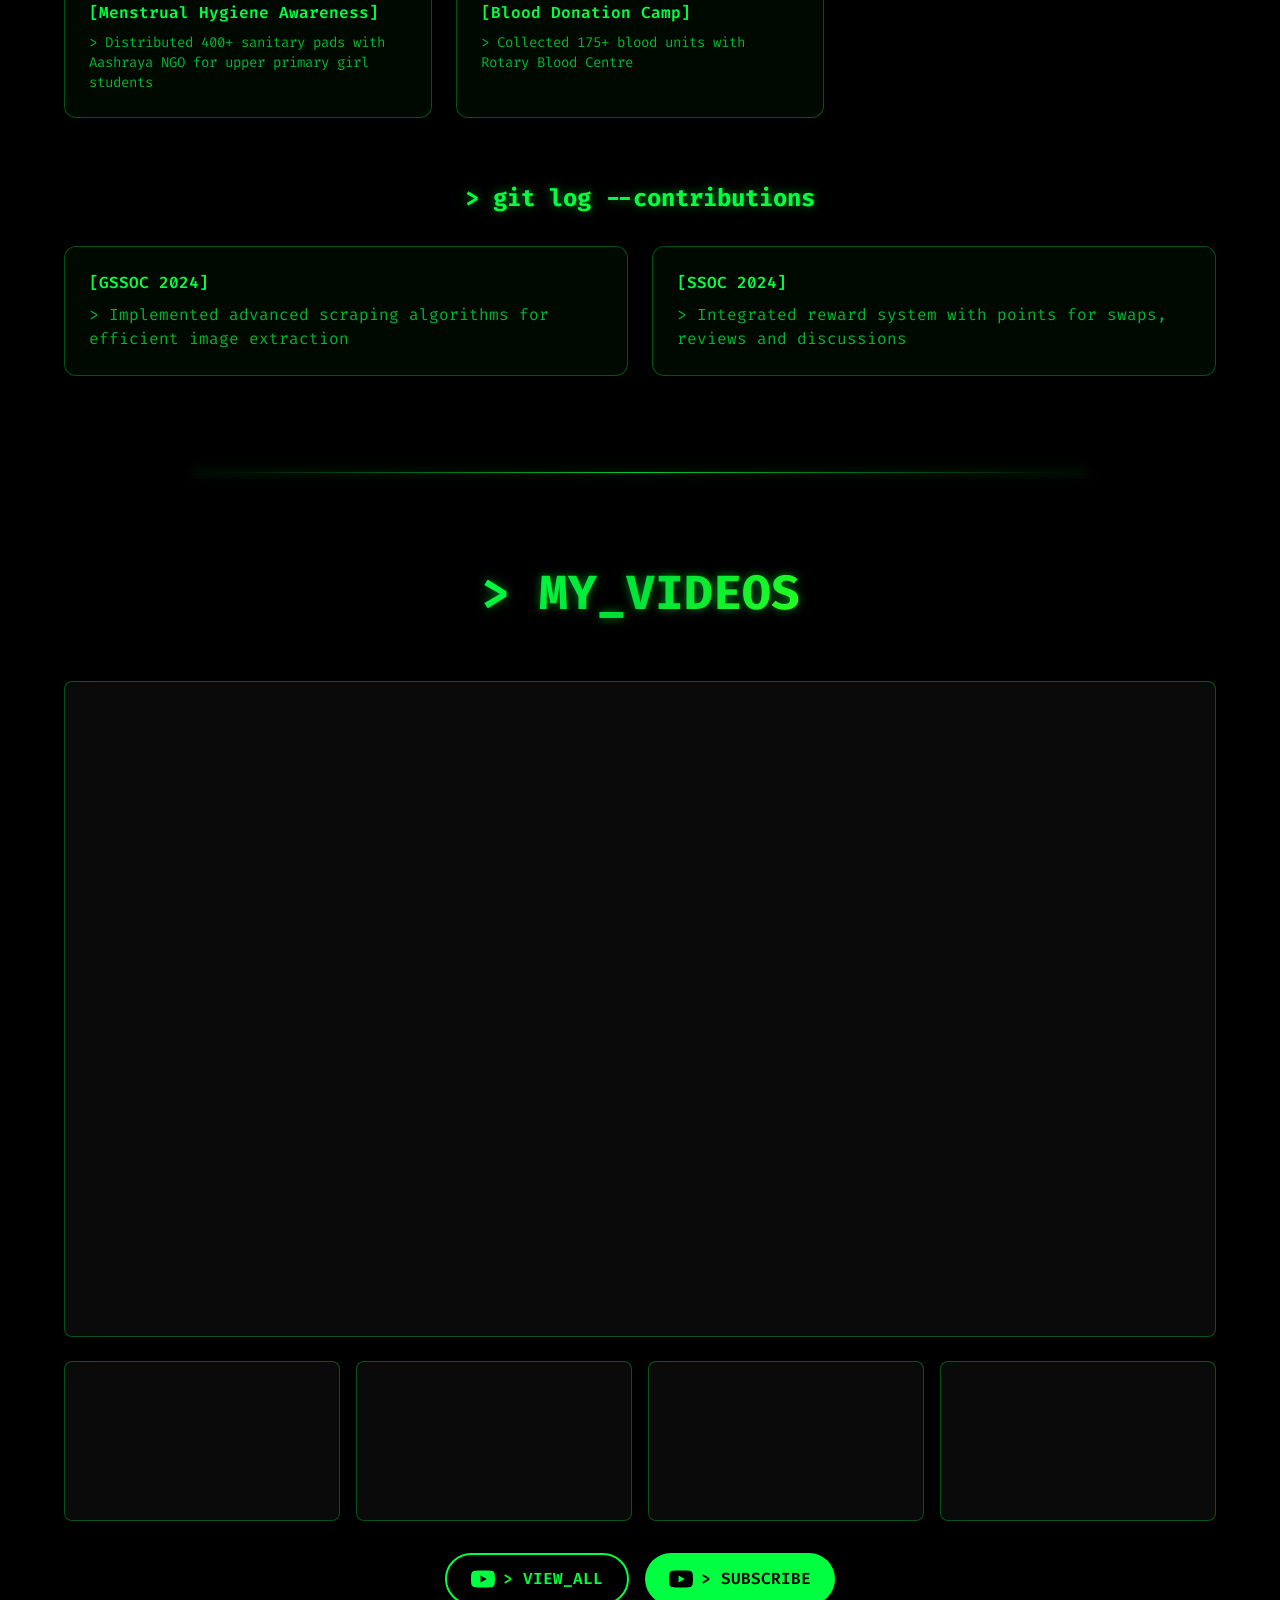
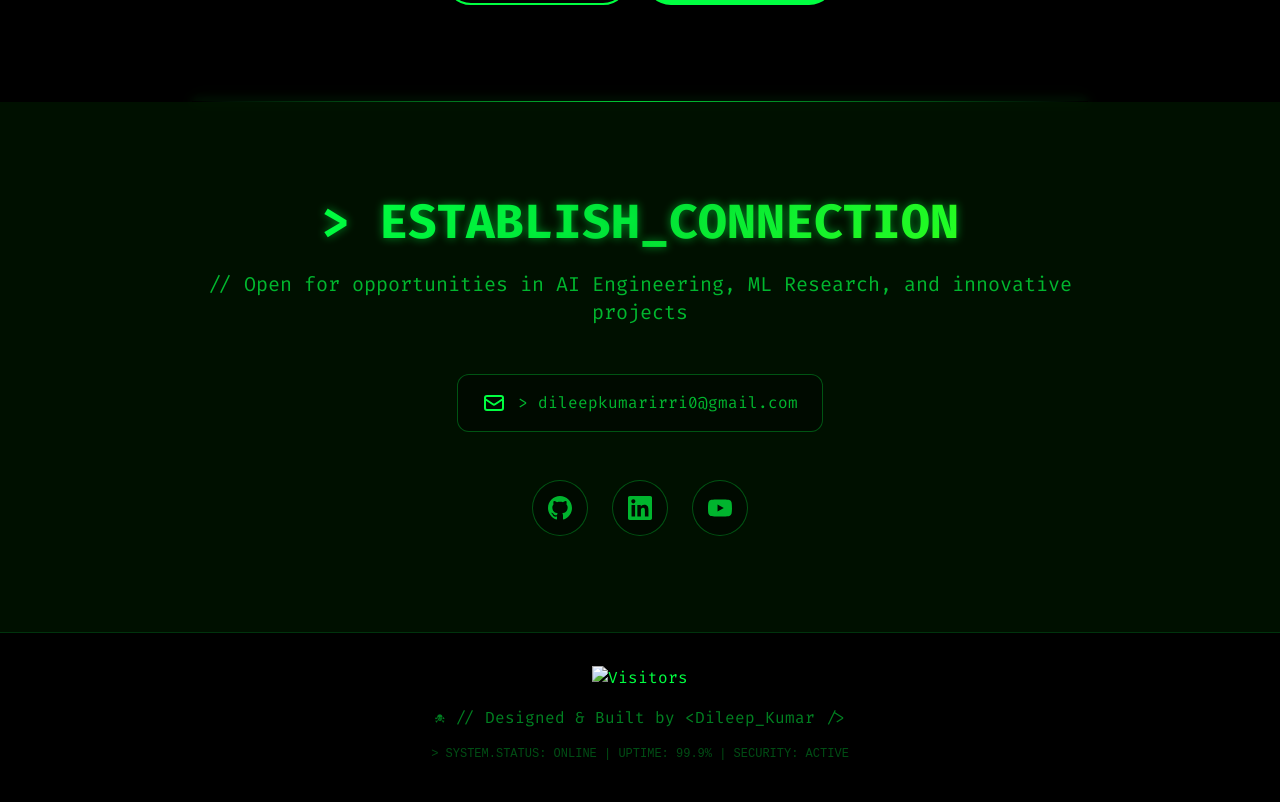
==== commit 4c8bb8e2: "Updates" ====
--- a/index.html
+++ b/index.html
@@ -91,8 +91,8 @@
     <link href="https://fonts.googleapis.com/css2?family=Fira+Code:wght@400;500;600;700&family=Inter:wght@300;400;500;600;700;800&display=swap" rel="stylesheet">
     
     <title>Dileep Kumar | AI Engineer - Agentic Systems & Secure AI</title>
-    <script type="module" crossorigin src="/assets/index-DjDktElm.js"></script>
-    <link rel="stylesheet" crossorigin href="/assets/index-CsoR2fCd.css">
+    <script type="module" crossorigin src="/assets/index-BXz0bvvY.js"></script>
+    <link rel="stylesheet" crossorigin href="/assets/index-C9tlgU9R.css">
   </head>
   <body>
     <div id="root"></div>
--- a/assets/index-C9tlgU9R.css
+++ b/assets/index-C9tlgU9R.css
@@ -0,0 +1 @@
+@layer properties{@supports (((-webkit-hyphens:none)) and (not (margin-trim:inline))) or ((-moz-orient:inline) and (not (color:rgb(from red r g b)))){*,:before,:after,::backdrop{--tw-translate-x:0;--tw-translate-y:0;--tw-translate-z:0;--tw-rotate-x:initial;--tw-rotate-y:initial;--tw-rotate-z:initial;--tw-skew-x:initial;--tw-skew-y:initial;--tw-space-y-reverse:0;--tw-space-x-reverse:0;--tw-border-style:solid;--tw-gradient-position:initial;--tw-gradient-from:#0000;--tw-gradient-via:#0000;--tw-gradient-to:#0000;--tw-gradient-stops:initial;--tw-gradient-via-stops:initial;--tw-gradient-from-position:0%;--tw-gradient-via-position:50%;--tw-gradient-to-position:100%;--tw-leading:initial;--tw-font-weight:initial;--tw-shadow:0 0 #0000;--tw-shadow-color:initial;--tw-shadow-alpha:100%;--tw-inset-shadow:0 0 #0000;--tw-inset-shadow-color:initial;--tw-inset-shadow-alpha:100%;--tw-ring-color:initial;--tw-ring-shadow:0 0 #0000;--tw-inset-ring-color:initial;--tw-inset-ring-shadow:0 0 #0000;--tw-ring-inset:initial;--tw-ring-offset-width:0px;--tw-ring-offset-color:#fff;--tw-ring-offset-shadow:0 0 #0000;--tw-blur:initial;--tw-brightness:initial;--tw-contrast:initial;--tw-grayscale:initial;--tw-hue-rotate:initial;--tw-invert:initial;--tw-opacity:initial;--tw-saturate:initial;--tw-sepia:initial;--tw-drop-shadow:initial;--tw-drop-shadow-color:initial;--tw-drop-shadow-alpha:100%;--tw-drop-shadow-size:initial;--tw-duration:initial;--tw-scale-x:1;--tw-scale-y:1;--tw-scale-z:1}}}@layer theme{:root,:host{--font-sans:ui-sans-serif,system-ui,sans-serif,"Apple Color Emoji","Segoe UI Emoji","Segoe UI Symbol","Noto Color Emoji";--font-mono:ui-monospace,SFMono-Regular,Menlo,Monaco,Consolas,"Liberation Mono","Courier New",monospace;--color-red-500:oklch(63.7% .237 25.331);--color-red-600:oklch(57.7% .245 27.325);--color-orange-500:oklch(70.5% .213 47.604);--color-yellow-400:oklch(85.2% .199 91.936);--color-green-500:oklch(72.3% .219 149.579);--color-cyan-500:oklch(71.5% .143 215.221);--color-indigo-400:oklch(67.3% .182 276.935);--color-indigo-500:oklch(58.5% .233 277.117);--color-indigo-600:oklch(51.1% .262 276.966);--color-purple-500:oklch(62.7% .265 303.9);--color-slate-300:oklch(86.9% .022 252.894);--color-slate-400:oklch(70.4% .04 256.788);--color-slate-500:oklch(55.4% .046 257.417);--color-slate-600:oklch(44.6% .043 257.281);--color-slate-700:oklch(37.2% .044 257.287);--color-slate-800:oklch(27.9% .041 260.031);--color-slate-900:oklch(20.8% .042 265.755);--color-black:#000;--color-white:#fff;--spacing:.25rem;--container-3xl:48rem;--container-4xl:56rem;--container-5xl:64rem;--container-6xl:72rem;--container-7xl:80rem;--text-xs:.75rem;--text-xs--line-height:calc(1/.75);--text-sm:.875rem;--text-sm--line-height:calc(1.25/.875);--text-lg:1.125rem;--text-lg--line-height:calc(1.75/1.125);--text-xl:1.25rem;--text-xl--line-height:calc(1.75/1.25);--text-2xl:1.5rem;--text-2xl--line-height:calc(2/1.5);--text-3xl:1.875rem;--text-3xl--line-height: 1.2 ;--text-4xl:2.25rem;--text-4xl--line-height:calc(2.5/2.25);--text-5xl:3rem;--text-5xl--line-height:1;--text-6xl:3.75rem;--text-6xl--line-height:1;--text-7xl:4.5rem;--text-7xl--line-height:1;--text-8xl:6rem;--text-8xl--line-height:1;--font-weight-semibold:600;--font-weight-bold:700;--leading-relaxed:1.625;--radius-lg:.5rem;--radius-xl:.75rem;--radius-2xl:1rem;--animate-bounce:bounce 1s infinite;--blur-3xl:64px;--default-transition-duration:.15s;--default-transition-timing-function:cubic-bezier(.4,0,.2,1);--default-font-family:var(--font-sans);--default-mono-font-family:var(--font-mono);--font-family-sans:"Inter",system-ui,sans-serif;--font-family-mono:"Fira Code","JetBrains Mono",monospace;--color-primary:#6366f1;--color-secondary:#8b5cf6;--color-accent:#06b6d4;--color-dark:#0f172a;--color-darker:#020617;--color-hacker-primary:#00ff41;--color-hacker-secondary:#00d935;--color-hacker-accent:#39ff14;--color-hacker-dark:#0a0a0a;--color-hacker-darker:#000;--color-hacker-glow:#00ff4180}}@layer base{*,:after,:before,::backdrop{box-sizing:border-box;border:0 solid;margin:0;padding:0}::file-selector-button{box-sizing:border-box;border:0 solid;margin:0;padding:0}html,:host{-webkit-text-size-adjust:100%;tab-size:4;line-height:1.5;font-family:var(--default-font-family,ui-sans-serif,system-ui,sans-serif,"Apple Color Emoji","Segoe UI Emoji","Segoe UI Symbol","Noto Color Emoji");font-feature-settings:var(--default-font-feature-settings,normal);font-variation-settings:var(--default-font-variation-settings,normal);-webkit-tap-highlight-color:transparent}hr{height:0;color:inherit;border-top-width:1px}abbr:where([title]){-webkit-text-decoration:underline dotted;text-decoration:underline dotted}h1,h2,h3,h4,h5,h6{font-size:inherit;font-weight:inherit}a{color:inherit;-webkit-text-decoration:inherit;text-decoration:inherit}b,strong{font-weight:bolder}code,kbd,samp,pre{font-family:var(--default-mono-font-family,ui-monospace,SFMono-Regular,Menlo,Monaco,Consolas,"Liberation Mono","Courier New",monospace);font-feature-settings:var(--default-mono-font-feature-settings,normal);font-variation-settings:var(--default-mono-font-variation-settings,normal);font-size:1em}small{font-size:80%}sub,sup{vertical-align:baseline;font-size:75%;line-height:0;position:relative}sub{bottom:-.25em}sup{top:-.5em}table{text-indent:0;border-color:inherit;border-collapse:collapse}:-moz-focusring{outline:auto}progress{vertical-align:baseline}summary{display:list-item}ol,ul,menu{list-style:none}img,svg,video,canvas,audio,iframe,embed,object{vertical-align:middle;display:block}img,video{max-width:100%;height:auto}button,input,select,optgroup,textarea{font:inherit;font-feature-settings:inherit;font-variation-settings:inherit;letter-spacing:inherit;color:inherit;opacity:1;background-color:#0000;border-radius:0}::file-selector-button{font:inherit;font-feature-settings:inherit;font-variation-settings:inherit;letter-spacing:inherit;color:inherit;opacity:1;background-color:#0000;border-radius:0}:where(select:is([multiple],[size])) optgroup{font-weight:bolder}:where(select:is([multiple],[size])) optgroup option{padding-inline-start:20px}::file-selector-button{margin-inline-end:4px}::placeholder{opacity:1}@supports (not ((-webkit-appearance:-apple-pay-button))) or (contain-intrinsic-size:1px){::placeholder{color:currentColor}@supports (color:color-mix(in lab,red,red)){::placeholder{color:color-mix(in oklab,currentcolor 50%,transparent)}}}textarea{resize:vertical}::-webkit-search-decoration{-webkit-appearance:none}::-webkit-date-and-time-value{min-height:1lh;text-align:inherit}::-webkit-datetime-edit{display:inline-flex}::-webkit-datetime-edit-fields-wrapper{padding:0}::-webkit-datetime-edit{padding-block:0}::-webkit-datetime-edit-year-field{padding-block:0}::-webkit-datetime-edit-month-field{padding-block:0}::-webkit-datetime-edit-day-field{padding-block:0}::-webkit-datetime-edit-hour-field{padding-block:0}::-webkit-datetime-edit-minute-field{padding-block:0}::-webkit-datetime-edit-second-field{padding-block:0}::-webkit-datetime-edit-millisecond-field{padding-block:0}::-webkit-datetime-edit-meridiem-field{padding-block:0}::-webkit-calendar-picker-indicator{line-height:1}:-moz-ui-invalid{box-shadow:none}button,input:where([type=button],[type=reset],[type=submit]){appearance:button}::file-selector-button{appearance:button}::-webkit-inner-spin-button{height:auto}::-webkit-outer-spin-button{height:auto}[hidden]:where(:not([hidden=until-found])){display:none!important}}@layer components;@layer utilities{.absolute{position:absolute}.fixed{position:fixed}.relative{position:relative}.inset-0{inset:calc(var(--spacing)*0)}.inset-1{inset:calc(var(--spacing)*1)}.top-0{top:calc(var(--spacing)*0)}.top-1\/2{top:50%}.top-1\/4{top:25%}.right-0{right:calc(var(--spacing)*0)}.right-1\/4{right:25%}.right-8{right:calc(var(--spacing)*8)}.-bottom-1{bottom:calc(var(--spacing)*-1)}.bottom-0{bottom:calc(var(--spacing)*0)}.bottom-1\/4{bottom:25%}.bottom-8{bottom:calc(var(--spacing)*8)}.left-0{left:calc(var(--spacing)*0)}.left-1\/2{left:50%}.left-1\/4{left:25%}.z-10{z-index:10}.z-50{z-index:50}.mx-auto{margin-inline:auto}.my-0{margin-block:calc(var(--spacing)*0)}.mt-1{margin-top:calc(var(--spacing)*1)}.mt-2{margin-top:calc(var(--spacing)*2)}.mt-4{margin-top:calc(var(--spacing)*4)}.mt-6{margin-top:calc(var(--spacing)*6)}.mt-16{margin-top:calc(var(--spacing)*16)}.mb-2{margin-bottom:calc(var(--spacing)*2)}.mb-3{margin-bottom:calc(var(--spacing)*3)}.mb-4{margin-bottom:calc(var(--spacing)*4)}.mb-6{margin-bottom:calc(var(--spacing)*6)}.mb-8{margin-bottom:calc(var(--spacing)*8)}.mb-12{margin-bottom:calc(var(--spacing)*12)}.mb-16{margin-bottom:calc(var(--spacing)*16)}.ml-2{margin-left:calc(var(--spacing)*2)}.block{display:block}.flex{display:flex}.grid{display:grid}.hidden{display:none}.inline-block{display:inline-block}.inline-flex{display:inline-flex}.h-0\.5{height:calc(var(--spacing)*.5)}.h-3{height:calc(var(--spacing)*3)}.h-4{height:calc(var(--spacing)*4)}.h-5{height:calc(var(--spacing)*5)}.h-6{height:calc(var(--spacing)*6)}.h-8{height:calc(var(--spacing)*8)}.h-10{height:calc(var(--spacing)*10)}.h-12{height:calc(var(--spacing)*12)}.h-14{height:calc(var(--spacing)*14)}.h-64{height:calc(var(--spacing)*64)}.h-72{height:calc(var(--spacing)*72)}.h-96{height:calc(var(--spacing)*96)}.h-full{height:100%}.min-h-screen{min-height:100vh}.w-0{width:calc(var(--spacing)*0)}.w-0\.5{width:calc(var(--spacing)*.5)}.w-1{width:calc(var(--spacing)*1)}.w-4{width:calc(var(--spacing)*4)}.w-5{width:calc(var(--spacing)*5)}.w-6{width:calc(var(--spacing)*6)}.w-8{width:calc(var(--spacing)*8)}.w-12{width:calc(var(--spacing)*12)}.w-14{width:calc(var(--spacing)*14)}.w-64{width:calc(var(--spacing)*64)}.w-72{width:calc(var(--spacing)*72)}.w-96{width:calc(var(--spacing)*96)}.w-full{width:100%}.max-w-3xl{max-width:var(--container-3xl)}.max-w-4xl{max-width:var(--container-4xl)}.max-w-5xl{max-width:var(--container-5xl)}.max-w-6xl{max-width:var(--container-6xl)}.max-w-7xl{max-width:var(--container-7xl)}.max-w-full{max-width:100%}.-translate-x-1\/2{--tw-translate-x: -50% ;translate:var(--tw-translate-x)var(--tw-translate-y)}.transform{transform:var(--tw-rotate-x,)var(--tw-rotate-y,)var(--tw-rotate-z,)var(--tw-skew-x,)var(--tw-skew-y,)}.animate-bounce{animation:var(--animate-bounce)}.cursor-default{cursor:default}.scroll-mt-20{scroll-margin-top:calc(var(--spacing)*20)}.grid-cols-2{grid-template-columns:repeat(2,minmax(0,1fr))}.flex-col{flex-direction:column}.flex-wrap{flex-wrap:wrap}.items-center{align-items:center}.items-start{align-items:flex-start}.justify-between{justify-content:space-between}.justify-center{justify-content:center}.gap-2{gap:calc(var(--spacing)*2)}.gap-3{gap:calc(var(--spacing)*3)}.gap-4{gap:calc(var(--spacing)*4)}.gap-6{gap:calc(var(--spacing)*6)}.gap-8{gap:calc(var(--spacing)*8)}.gap-12{gap:calc(var(--spacing)*12)}:where(.space-y-2>:not(:last-child)){--tw-space-y-reverse:0;margin-block-start:calc(calc(var(--spacing)*2)*var(--tw-space-y-reverse));margin-block-end:calc(calc(var(--spacing)*2)*calc(1 - var(--tw-space-y-reverse)))}:where(.space-y-3>:not(:last-child)){--tw-space-y-reverse:0;margin-block-start:calc(calc(var(--spacing)*3)*var(--tw-space-y-reverse));margin-block-end:calc(calc(var(--spacing)*3)*calc(1 - var(--tw-space-y-reverse)))}:where(.space-y-6>:not(:last-child)){--tw-space-y-reverse:0;margin-block-start:calc(calc(var(--spacing)*6)*var(--tw-space-y-reverse));margin-block-end:calc(calc(var(--spacing)*6)*calc(1 - var(--tw-space-y-reverse)))}:where(.space-x-8>:not(:last-child)){--tw-space-x-reverse:0;margin-inline-start:calc(calc(var(--spacing)*8)*var(--tw-space-x-reverse));margin-inline-end:calc(calc(var(--spacing)*8)*calc(1 - var(--tw-space-x-reverse)))}.overflow-hidden{overflow:hidden}.rounded{border-radius:.25rem}.rounded-2xl{border-radius:var(--radius-2xl)}.rounded-full{border-radius:3.40282e38px}.rounded-lg{border-radius:var(--radius-lg)}.rounded-xl{border-radius:var(--radius-xl)}.border{border-style:var(--tw-border-style);border-width:1px}.border-2{border-style:var(--tw-border-style);border-width:2px}.border-t{border-top-style:var(--tw-border-style);border-top-width:1px}.border-\[\#00ff41\]{border-color:#00ff41}.border-\[\#00ff41\]\/30{border-color:#00ff414d}.border-red-500{border-color:var(--color-red-500)}.border-slate-600{border-color:var(--color-slate-600)}.border-slate-700{border-color:var(--color-slate-700)}.border-slate-700\/50{border-color:#31415880}@supports (color:color-mix(in lab,red,red)){.border-slate-700\/50{border-color:color-mix(in oklab,var(--color-slate-700)50%,transparent)}}.border-slate-800{border-color:var(--color-slate-800)}.bg-\[\#00ff41\]{background-color:#00ff41}.bg-black{background-color:var(--color-black)}.bg-black\/90{background-color:#000000e6}@supports (color:color-mix(in lab,red,red)){.bg-black\/90{background-color:color-mix(in oklab,var(--color-black)90%,transparent)}}.bg-green-500{background-color:var(--color-green-500)}.bg-indigo-500{background-color:var(--color-indigo-500)}.bg-slate-900{background-color:var(--color-slate-900)}.bg-gradient-to-br{--tw-gradient-position:to bottom right in oklab;background-image:linear-gradient(var(--tw-gradient-stops))}.bg-gradient-to-r{--tw-gradient-position:to right in oklab;background-image:linear-gradient(var(--tw-gradient-stops))}.bg-\[linear-gradient\(rgba\(0\,255\,65\,0\.03\)_1px\,transparent_1px\)\,linear-gradient\(90deg\,rgba\(0\,255\,65\,0\.03\)_1px\,transparent_1px\)\]{background-image:linear-gradient(#00ff4108 1px,#0000 1px),linear-gradient(90deg,#00ff4108 1px,#0000 1px)}.bg-\[linear-gradient\(rgba\(99\,102\,241\,0\.03\)_1px\,transparent_1px\)\,linear-gradient\(90deg\,rgba\(99\,102\,241\,0\.03\)_1px\,transparent_1px\)\]{background-image:linear-gradient(#6366f108 1px,#0000 1px),linear-gradient(90deg,#6366f108 1px,#0000 1px)}.from-\[\#00ff41\]{--tw-gradient-from:#00ff41;--tw-gradient-stops:var(--tw-gradient-via-stops,var(--tw-gradient-position),var(--tw-gradient-from)var(--tw-gradient-from-position),var(--tw-gradient-to)var(--tw-gradient-to-position))}.from-indigo-500{--tw-gradient-from:var(--color-indigo-500);--tw-gradient-stops:var(--tw-gradient-via-stops,var(--tw-gradient-position),var(--tw-gradient-from)var(--tw-gradient-from-position),var(--tw-gradient-to)var(--tw-gradient-to-position))}.from-red-600{--tw-gradient-from:var(--color-red-600);--tw-gradient-stops:var(--tw-gradient-via-stops,var(--tw-gradient-position),var(--tw-gradient-from)var(--tw-gradient-from-position),var(--tw-gradient-to)var(--tw-gradient-to-position))}.from-yellow-400{--tw-gradient-from:var(--color-yellow-400);--tw-gradient-stops:var(--tw-gradient-via-stops,var(--tw-gradient-position),var(--tw-gradient-from)var(--tw-gradient-from-position),var(--tw-gradient-to)var(--tw-gradient-to-position))}.via-\[\#00d935\]{--tw-gradient-via:#00d935;--tw-gradient-via-stops:var(--tw-gradient-position),var(--tw-gradient-from)var(--tw-gradient-from-position),var(--tw-gradient-via)var(--tw-gradient-via-position),var(--tw-gradient-to)var(--tw-gradient-to-position);--tw-gradient-stops:var(--tw-gradient-via-stops)}.via-purple-500{--tw-gradient-via:var(--color-purple-500);--tw-gradient-via-stops:var(--tw-gradient-position),var(--tw-gradient-from)var(--tw-gradient-from-position),var(--tw-gradient-via)var(--tw-gradient-via-position),var(--tw-gradient-to)var(--tw-gradient-to-position);--tw-gradient-stops:var(--tw-gradient-via-stops)}.to-\[\#39ff14\]{--tw-gradient-to:#39ff14;--tw-gradient-stops:var(--tw-gradient-via-stops,var(--tw-gradient-position),var(--tw-gradient-from)var(--tw-gradient-from-position),var(--tw-gradient-to)var(--tw-gradient-to-position))}.to-cyan-500{--tw-gradient-to:var(--color-cyan-500);--tw-gradient-stops:var(--tw-gradient-via-stops,var(--tw-gradient-position),var(--tw-gradient-from)var(--tw-gradient-from-position),var(--tw-gradient-to)var(--tw-gradient-to-position))}.to-orange-500{--tw-gradient-to:var(--color-orange-500);--tw-gradient-stops:var(--tw-gradient-via-stops,var(--tw-gradient-position),var(--tw-gradient-from)var(--tw-gradient-from-position),var(--tw-gradient-to)var(--tw-gradient-to-position))}.to-purple-500{--tw-gradient-to:var(--color-purple-500);--tw-gradient-stops:var(--tw-gradient-via-stops,var(--tw-gradient-position),var(--tw-gradient-from)var(--tw-gradient-from-position),var(--tw-gradient-to)var(--tw-gradient-to-position))}.to-red-500{--tw-gradient-to:var(--color-red-500);--tw-gradient-stops:var(--tw-gradient-via-stops,var(--tw-gradient-position),var(--tw-gradient-from)var(--tw-gradient-from-position),var(--tw-gradient-to)var(--tw-gradient-to-position))}.bg-\[size\:30px_30px\]{background-size:30px 30px}.bg-\[size\:50px_50px\]{background-size:50px 50px}.p-1{padding:calc(var(--spacing)*1)}.p-2{padding:calc(var(--spacing)*2)}.p-5{padding:calc(var(--spacing)*5)}.p-6{padding:calc(var(--spacing)*6)}.px-2{padding-inline:calc(var(--spacing)*2)}.px-3{padding-inline:calc(var(--spacing)*3)}.px-4{padding-inline:calc(var(--spacing)*4)}.px-6{padding-inline:calc(var(--spacing)*6)}.px-8{padding-inline:calc(var(--spacing)*8)}.py-0\.5{padding-block:calc(var(--spacing)*.5)}.py-1{padding-block:calc(var(--spacing)*1)}.py-1\.5{padding-block:calc(var(--spacing)*1.5)}.py-2{padding-block:calc(var(--spacing)*2)}.py-3{padding-block:calc(var(--spacing)*3)}.py-4{padding-block:calc(var(--spacing)*4)}.py-5{padding-block:calc(var(--spacing)*5)}.py-8{padding-block:calc(var(--spacing)*8)}.py-24{padding-block:calc(var(--spacing)*24)}.pt-2{padding-top:calc(var(--spacing)*2)}.pt-20{padding-top:calc(var(--spacing)*20)}.pb-4{padding-bottom:calc(var(--spacing)*4)}.text-center{text-align:center}.font-mono{font-family:var(--font-mono)}.text-2xl{font-size:var(--text-2xl);line-height:var(--tw-leading,var(--text-2xl--line-height))}.text-3xl{font-size:var(--text-3xl);line-height:var(--tw-leading,var(--text-3xl--line-height))}.text-4xl{font-size:var(--text-4xl);line-height:var(--tw-leading,var(--text-4xl--line-height))}.text-8xl{font-size:var(--text-8xl);line-height:var(--tw-leading,var(--text-8xl--line-height))}.text-lg{font-size:var(--text-lg);line-height:var(--tw-leading,var(--text-lg--line-height))}.text-sm{font-size:var(--text-sm);line-height:var(--tw-leading,var(--text-sm--line-height))}.text-xl{font-size:var(--text-xl);line-height:var(--tw-leading,var(--text-xl--line-height))}.text-xs{font-size:var(--text-xs);line-height:var(--tw-leading,var(--text-xs--line-height))}.text-\[10px\]{font-size:10px}.leading-relaxed{--tw-leading:var(--leading-relaxed);line-height:var(--leading-relaxed)}.font-bold{--tw-font-weight:var(--font-weight-bold);font-weight:var(--font-weight-bold)}.font-semibold{--tw-font-weight:var(--font-weight-semibold);font-weight:var(--font-weight-semibold)}.text-\[\#00ff41\]{color:#00ff41}.text-\[\#00ff41\]\/30{color:#00ff414d}.text-\[\#00ff41\]\/70{color:#00ff41b3}.text-black{color:var(--color-black)}.text-indigo-400{color:var(--color-indigo-400)}.text-red-500{color:var(--color-red-500)}.text-slate-300{color:var(--color-slate-300)}.text-slate-400{color:var(--color-slate-400)}.text-slate-500{color:var(--color-slate-500)}.text-white{color:var(--color-white)}.shadow-\[0_0_10px_rgba\(0\,255\,65\,0\.5\)\]{--tw-shadow:0 0 10px var(--tw-shadow-color,#00ff4180);box-shadow:var(--tw-inset-shadow),var(--tw-inset-ring-shadow),var(--tw-ring-offset-shadow),var(--tw-ring-shadow),var(--tw-shadow)}.blur-3xl{--tw-blur:blur(var(--blur-3xl));filter:var(--tw-blur,)var(--tw-brightness,)var(--tw-contrast,)var(--tw-grayscale,)var(--tw-hue-rotate,)var(--tw-invert,)var(--tw-saturate,)var(--tw-sepia,)var(--tw-drop-shadow,)}.filter{filter:var(--tw-blur,)var(--tw-brightness,)var(--tw-contrast,)var(--tw-grayscale,)var(--tw-hue-rotate,)var(--tw-invert,)var(--tw-saturate,)var(--tw-sepia,)var(--tw-drop-shadow,)}.transition-all{transition-property:all;transition-timing-function:var(--tw-ease,var(--default-transition-timing-function));transition-duration:var(--tw-duration,var(--default-transition-duration))}.transition-colors{transition-property:color,background-color,border-color,outline-color,text-decoration-color,fill,stroke,--tw-gradient-from,--tw-gradient-via,--tw-gradient-to;transition-timing-function:var(--tw-ease,var(--default-transition-timing-function));transition-duration:var(--tw-duration,var(--default-transition-duration))}.duration-300{--tw-duration:.3s;transition-duration:.3s}@media(hover:hover){.group-hover\:w-full:is(:where(.group):hover *){width:100%}.group-hover\:text-white:is(:where(.group):hover *){color:var(--color-white)}.hover\:-translate-y-1:hover{--tw-translate-y:calc(var(--spacing)*-1);translate:var(--tw-translate-x)var(--tw-translate-y)}.hover\:scale-110:hover{--tw-scale-x:110%;--tw-scale-y:110%;--tw-scale-z:110%;scale:var(--tw-scale-x)var(--tw-scale-y)}.hover\:bg-\[\#00ff41\]:hover{background-color:#00ff41}.hover\:bg-\[\#00ff41\]\/20:hover{background-color:#00ff4133}.hover\:bg-indigo-500\/20:hover{background-color:#625fff33}@supports (color:color-mix(in lab,red,red)){.hover\:bg-indigo-500\/20:hover{background-color:color-mix(in oklab,var(--color-indigo-500)20%,transparent)}}.hover\:bg-indigo-600:hover{background-color:var(--color-indigo-600)}.hover\:bg-red-500:hover{background-color:var(--color-red-500)}.hover\:bg-slate-800:hover{background-color:var(--color-slate-800)}.hover\:text-black:hover{color:var(--color-black)}.hover\:text-white:hover{color:var(--color-white)}.hover\:shadow-\[0_0_20px_rgba\(0\,255\,65\,0\.5\)\]:hover{--tw-shadow:0 0 20px var(--tw-shadow-color,#00ff4180);box-shadow:var(--tw-inset-shadow),var(--tw-inset-ring-shadow),var(--tw-ring-offset-shadow),var(--tw-ring-shadow),var(--tw-shadow)}.hover\:shadow-lg:hover{--tw-shadow:0 10px 15px -3px var(--tw-shadow-color,#0000001a),0 4px 6px -4px var(--tw-shadow-color,#0000001a);box-shadow:var(--tw-inset-shadow),var(--tw-inset-ring-shadow),var(--tw-ring-offset-shadow),var(--tw-ring-shadow),var(--tw-shadow)}.hover\:shadow-red-500\/30:hover{--tw-shadow-color:#fb2c364d}@supports (color:color-mix(in lab,red,red)){.hover\:shadow-red-500\/30:hover{--tw-shadow-color:color-mix(in oklab,color-mix(in oklab,var(--color-red-500)30%,transparent)var(--tw-shadow-alpha),transparent)}}}@media(min-width:40rem){.sm\:hidden{display:none}.sm\:inline{display:inline}.sm\:grid-cols-2{grid-template-columns:repeat(2,minmax(0,1fr))}.sm\:px-6{padding-inline:calc(var(--spacing)*6)}.sm\:text-2xl{font-size:var(--text-2xl);line-height:var(--tw-leading,var(--text-2xl--line-height))}.sm\:text-4xl{font-size:var(--text-4xl);line-height:var(--tw-leading,var(--text-4xl--line-height))}.sm\:text-xs{font-size:var(--text-xs);line-height:var(--tw-leading,var(--text-xs--line-height))}}@media(min-width:48rem){.md\:left-1\/2{left:50%}.md\:block{display:block}.md\:flex{display:flex}.md\:hidden{display:none}.md\:h-80{height:calc(var(--spacing)*80)}.md\:w-1\/2{width:50%}.md\:w-80{width:calc(var(--spacing)*80)}.md\:grid-cols-2{grid-template-columns:repeat(2,minmax(0,1fr))}.md\:grid-cols-4{grid-template-columns:repeat(4,minmax(0,1fr))}.md\:flex-row{flex-direction:row}.md\:flex-row-reverse{flex-direction:row-reverse}.md\:pr-12{padding-right:calc(var(--spacing)*12)}.md\:pl-12{padding-left:calc(var(--spacing)*12)}.md\:text-left{text-align:left}.md\:text-right{text-align:right}.md\:text-2xl{font-size:var(--text-2xl);line-height:var(--tw-leading,var(--text-2xl--line-height))}.md\:text-4xl{font-size:var(--text-4xl);line-height:var(--tw-leading,var(--text-4xl--line-height))}.md\:text-5xl{font-size:var(--text-5xl);line-height:var(--tw-leading,var(--text-5xl--line-height))}.md\:text-6xl{font-size:var(--text-6xl);line-height:var(--tw-leading,var(--text-6xl--line-height))}.md\:text-sm{font-size:var(--text-sm);line-height:var(--tw-leading,var(--text-sm--line-height))}}@media(min-width:64rem){.lg\:grid-cols-3{grid-template-columns:repeat(3,minmax(0,1fr))}.lg\:px-8{padding-inline:calc(var(--spacing)*8)}.lg\:text-5xl{font-size:var(--text-5xl);line-height:var(--tw-leading,var(--text-5xl--line-height))}.lg\:text-7xl{font-size:var(--text-7xl);line-height:var(--tw-leading,var(--text-7xl--line-height))}}}html{scroll-behavior:smooth}body{margin:0;transition:background-color .5s,color .5s}[data-theme=modern]{background-color:var(--color-darker);color:#f1f5f9;font-family:var(--font-family-sans)}[data-theme=modern] .theme-bg{background-color:var(--color-darker)}[data-theme=modern] .theme-bg-secondary{background-color:#0f172a80}[data-theme=modern] .gradient-text{background:linear-gradient(135deg,var(--color-primary),var(--color-secondary),var(--color-accent));-webkit-text-fill-color:transparent;-webkit-background-clip:text;background-clip:text}[data-theme=modern] .glass{-webkit-backdrop-filter:blur(12px);backdrop-filter:blur(12px);background:#0f172ab3;border:1px solid #6366f133}[data-theme=modern] .gradient-border{background:var(--color-dark);border-radius:1rem;position:relative}[data-theme=modern] .gradient-border:before{content:"";background:linear-gradient(135deg,var(--color-primary),var(--color-secondary),var(--color-accent));z-index:-1;opacity:.5;border-radius:1rem;transition:opacity .3s;position:absolute;inset:-2px}[data-theme=modern] .gradient-border:hover:before{opacity:1}[data-theme=modern] .glow{box-shadow:0 0 40px #6366f14d}[data-theme=modern] .theme-accent{color:#6366f1}[data-theme=modern] .theme-accent-secondary{color:#8b5cf6}[data-theme=modern] .theme-accent-tertiary{color:#06b6d4}[data-theme=modern] .theme-btn-primary{background:linear-gradient(135deg,#6366f1,#8b5cf6)}[data-theme=modern] .theme-btn-primary:hover{box-shadow:0 10px 40px #6366f166}[data-theme=modern] .theme-badge{color:#a5b4fc;background:#6366f133;border-color:#6366f14d}[data-theme=modern] .theme-skill-tag{background:#1e293bcc;border-color:#475569}[data-theme=modern] .theme-skill-tag:hover{color:#a5b4fc;border-color:#6366f180}[data-theme=modern] .theme-timeline-line{background:linear-gradient(#6366f1,#8b5cf6,#06b6d4)}[data-theme=modern] .theme-timeline-dot{background:#6366f1;box-shadow:0 0 20px #6366f199}[data-theme=modern] .blob-1{background:#6366f133}[data-theme=modern] .blob-2{background:#8b5cf633}[data-theme=modern] .blob-3{background:#06b6d433}[data-theme=modern] .theme-highlight-card{background:linear-gradient(135deg,#6366f133,#8b5cf633);border-color:#6366f180}[data-theme=hacker]{background-color:var(--color-hacker-darker);color:var(--color-hacker-primary);font-family:var(--font-family-mono)}[data-theme=hacker] .theme-bg{background-color:var(--color-hacker-darker)}[data-theme=hacker] .theme-bg-secondary{background-color:#001400cc}[data-theme=hacker] .gradient-text{background:linear-gradient(135deg,var(--color-hacker-primary),var(--color-hacker-secondary),var(--color-hacker-accent));-webkit-text-fill-color:transparent;text-shadow:0 0 10px var(--color-hacker-glow);-webkit-background-clip:text;background-clip:text}[data-theme=hacker] .glass{-webkit-backdrop-filter:blur(12px);backdrop-filter:blur(12px);background:#000a00e6;border:1px solid #00ff414d}[data-theme=hacker] .gradient-border{background:var(--color-hacker-dark);border:1px solid #00ff414d;border-radius:.5rem;position:relative}[data-theme=hacker] .gradient-border:before{content:"";background:linear-gradient(135deg,var(--color-hacker-primary),transparent,var(--color-hacker-accent));z-index:-1;opacity:.3;border-radius:.5rem;transition:opacity .3s;position:absolute;inset:-2px}[data-theme=hacker] .gradient-border:hover:before{opacity:.6}[data-theme=hacker] .glow{box-shadow:0 0 30px var(--color-hacker-glow),0 0 60px #00ff4133}[data-theme=hacker] .theme-accent{color:var(--color-hacker-primary)}[data-theme=hacker] .theme-accent-secondary{color:var(--color-hacker-secondary)}[data-theme=hacker] .theme-accent-tertiary{color:var(--color-hacker-accent)}[data-theme=hacker] .theme-btn-primary{border:2px solid var(--color-hacker-primary);color:var(--color-hacker-primary);background:0 0}[data-theme=hacker] .theme-btn-primary:hover{background:var(--color-hacker-primary);color:#000;box-shadow:0 0 30px var(--color-hacker-glow)}[data-theme=hacker] .theme-badge{border:1px solid var(--color-hacker-primary);color:var(--color-hacker-primary);background:#00ff411a}[data-theme=hacker] .theme-skill-tag{color:var(--color-hacker-primary);background:#001400cc;border:1px solid #00ff414d}[data-theme=hacker] .theme-skill-tag:hover{border-color:var(--color-hacker-primary);box-shadow:0 0 10px var(--color-hacker-glow)}[data-theme=hacker] .theme-timeline-line{background:var(--color-hacker-primary);box-shadow:0 0 10px var(--color-hacker-glow)}[data-theme=hacker] .theme-timeline-dot{background:var(--color-hacker-primary);box-shadow:0 0 20px var(--color-hacker-glow)}[data-theme=hacker] .blob-1,[data-theme=hacker] .blob-2,[data-theme=hacker] .blob-3{display:none}[data-theme=hacker] .theme-highlight-card{border:1px solid var(--color-hacker-primary);background:#00ff411a}[data-theme=hacker] h1,[data-theme=hacker] h2,[data-theme=hacker] h3{text-shadow:0 0 10px var(--color-hacker-glow)}[data-theme=hacker] .text-slate-300,[data-theme=hacker] .text-slate-400{color:#00ff41b3!important}[data-theme=hacker] .text-slate-500{color:#00ff4180!important}[data-theme=hacker] .text-white{color:var(--color-hacker-primary)!important}[data-theme=hacker] .border-slate-700,[data-theme=hacker] .border-slate-800{border-color:#00ff4133!important}[data-theme=hacker] .glitch-overlay{pointer-events:none;z-index:1;width:100%;height:100%;position:fixed;top:0;left:0;overflow:hidden}[data-theme=hacker] .glitch-overlay:before{content:"";background:0 0;width:100%;height:100%;animation:4s infinite glitch-subtle;position:absolute;top:0;left:0}@keyframes glitch-subtle{0%,to{background:0 0}10%{background:linear-gradient(#0000 0% 25%,#00ff4126 25.5%,#0000 26% 100%)}11%{background:0 0}30%{background:linear-gradient(#0000 0% 60%,#00ff411f 60.5%,#0000 61% 100%)}31%{background:0 0}55%{background:linear-gradient(#0000 0% 40%,#00ff4126 40.5%,#0000 41% 100%)}56%{background:0 0}75%{background:linear-gradient(#0000 0% 80%,#00ff411f 80.5%,#0000 81% 100%)}76%{background:0 0}}[data-theme=hacker] .corner-decor{pointer-events:none;z-index:2;width:100px;height:100px;position:fixed}[data-theme=hacker] .corner-decor.top-left{border-top:2px solid #00ff4180;border-left:2px solid #00ff4180;top:20px;left:20px}[data-theme=hacker] .corner-decor.top-right{border-top:2px solid #00ff4180;border-right:2px solid #00ff4180;top:20px;right:20px}[data-theme=hacker] .corner-decor.bottom-left{border-bottom:2px solid #00ff4180;border-left:2px solid #00ff4180;bottom:20px;left:20px}[data-theme=hacker] .corner-decor.bottom-right{border-bottom:2px solid #00ff4180;border-right:2px solid #00ff4180;bottom:20px;right:20px}[data-theme=hacker] .glow-line{background:linear-gradient(90deg,#0000,#00ff41cc,#0000);height:1px;box-shadow:0 0 10px #00ff4180,0 0 20px #00ff414d}[data-theme=hacker] .binary-bg{color:#00ff411a;pointer-events:none;z-index:0;white-space:nowrap;font-family:monospace;font-size:10px;position:fixed;overflow:hidden}@keyframes flicker{0%,to{opacity:1}92%{opacity:1}93%{opacity:.3}94%{opacity:1}95%{opacity:.5}96%{opacity:1}}[data-theme=hacker] .flicker{animation:5s infinite flicker}[data-theme=hacker] footer{padding-bottom:40px}[data-theme=hacker] .hex-pattern{background-image:url("data:image/svg+xml,%3Csvg width='60' height='60' viewBox='0 0 60 60' xmlns='http://www.w3.org/2000/svg'%3E%3Cpath d='M30 0L60 17.32v34.64L30 60 0 51.96V17.32L30 0z' fill='none' stroke='%2300ff41' stroke-width='0.5' opacity='0.05'/%3E%3C/svg%3E")}[data-theme=hacker] .typing-cursor:after{content:"|";color:#00ff41;margin-left:2px;font-weight:400;animation:.7s step-end infinite blink}[data-theme=hacker] .neon-text{text-shadow:0 0 5px #00ff4180,0 0 10px #00ff414d,0 0 20px #00ff4133}[data-theme=hacker] .glitch-text{position:relative}[data-theme=hacker] .glitch-text:before,[data-theme=hacker] .glitch-text:after{content:attr(data-text);width:100%;height:100%;position:absolute;top:0;left:0}[data-theme=hacker] .glitch-text:before{text-shadow:-2px 0 red;clip:rect(44px,450px,56px,0);animation:5s linear infinite alternate-reverse glitch-anim;left:2px}[data-theme=hacker] .glitch-text:after{text-shadow:-2px 0 #00f;clip:rect(44px,450px,56px,0);animation:5s linear infinite alternate-reverse glitch-anim2;left:-2px}@keyframes glitch-anim{0%{clip:rect(31px,9999px,94px,0)}5%{clip:rect(70px,9999px,71px,0)}10%{clip:rect(29px,9999px,24px,0)}15%{clip:rect(3px,9999px,42px,0)}20%{clip:rect(97px,9999px,59px,0)}25%{clip:rect(20px,9999px,35px,0)}30%{clip:rect(71px,9999px,77px,0)}35%{clip:rect(48px,9999px,58px,0)}40%{clip:rect(47px,9999px,21px,0)}45%{clip:rect(62px,9999px,71px,0)}50%{clip:rect(85px,9999px,96px,0)}55%{clip:rect(6px,9999px,68px,0)}60%{clip:rect(96px,9999px,38px,0)}65%{clip:rect(10px,9999px,67px,0)}70%{clip:rect(88px,9999px,50px,0)}75%{clip:rect(37px,9999px,25px,0)}80%{clip:rect(56px,9999px,89px,0)}85%{clip:rect(19px,9999px,14px,0)}90%{clip:rect(71px,9999px,53px,0)}95%{clip:rect(83px,9999px,80px,0)}to{clip:rect(49px,9999px,31px,0)}}@keyframes glitch-anim2{0%{clip:rect(65px,9999px,100px,0)}5%{clip:rect(52px,9999px,74px,0)}10%{clip:rect(79px,9999px,85px,0)}15%{clip:rect(75px,9999px,5px,0)}20%{clip:rect(67px,9999px,61px,0)}25%{clip:rect(14px,9999px,79px,0)}30%{clip:rect(1px,9999px,66px,0)}35%{clip:rect(86px,9999px,30px,0)}40%{clip:rect(23px,9999px,98px,0)}45%{clip:rect(85px,9999px,72px,0)}50%{clip:rect(71px,9999px,75px,0)}55%{clip:rect(2px,9999px,48px,0)}60%{clip:rect(30px,9999px,16px,0)}65%{clip:rect(59px,9999px,50px,0)}70%{clip:rect(41px,9999px,62px,0)}75%{clip:rect(2px,9999px,82px,0)}80%{clip:rect(47px,9999px,73px,0)}85%{clip:rect(3px,9999px,27px,0)}90%{clip:rect(26px,9999px,55px,0)}95%{clip:rect(42px,9999px,97px,0)}to{clip:rect(38px,9999px,49px,0)}}[data-theme=hacker] .cursor-blink:after{content:"_";animation:1s step-end infinite blink}@keyframes blink{0%,to{opacity:1}50%{opacity:0}}.skull-blink{animation:2s ease-in-out infinite skull-pulse;display:inline-block}@keyframes skull-pulse{0%,to{opacity:1;text-shadow:0 0 10px #00ff41cc,0 0 20px #00ff4180}50%{opacity:.3;text-shadow:none}}[data-theme=hacker] .scanlines:before{content:"";pointer-events:none;z-index:9999;background:repeating-linear-gradient(0deg,#0000001a,#0000001a 1px,#0000 1px 2px);width:100%;height:100%;position:fixed;top:0;left:0}[data-theme=modern]::-webkit-scrollbar{width:8px}[data-theme=modern]::-webkit-scrollbar-track{background:var(--color-dark)}[data-theme=modern]::-webkit-scrollbar-thumb{background:var(--color-primary);border-radius:4px}[data-theme=hacker]::-webkit-scrollbar{width:8px}[data-theme=hacker]::-webkit-scrollbar-track{background:#000}[data-theme=hacker]::-webkit-scrollbar-thumb{background:var(--color-hacker-primary);border-radius:0}@keyframes float{0%,to{transform:translateY(0)}50%{transform:translateY(-20px)}}@keyframes pulse-glow{0%,to{box-shadow:0 0 20px #6366f166}50%{box-shadow:0 0 40px #6366f1cc}}@keyframes pulse-glow-green{0%,to{box-shadow:0 0 20px #00ff4166}50%{box-shadow:0 0 40px #00ff41cc}}@keyframes gradient-shift{0%{background-position:0%}50%{background-position:100%}to{background-position:0%}}@keyframes typing{0%{width:0}to{width:100%}}@keyframes glitch{0%{transform:translate(0)}20%{transform:translate(-2px,2px)}40%{transform:translate(-2px,-2px)}60%{transform:translate(2px,2px)}80%{transform:translate(2px,-2px)}to{transform:translate(0)}}.animate-float{animation:6s ease-in-out infinite float}[data-theme=modern] .animate-pulse-glow{animation:3s ease-in-out infinite pulse-glow}[data-theme=hacker] .animate-pulse-glow{animation:2s ease-in-out infinite pulse-glow-green}.animate-gradient{background-size:200% 200%;animation:5s infinite gradient-shift}[data-theme=hacker] .animate-glitch:hover{animation:.3s ease-in-out glitch}[data-theme=hacker] .terminal-prompt:before{content:"> ";color:var(--color-hacker-primary)}@property --tw-translate-x{syntax:"*";inherits:false;initial-value:0}@property --tw-translate-y{syntax:"*";inherits:false;initial-value:0}@property --tw-translate-z{syntax:"*";inherits:false;initial-value:0}@property --tw-rotate-x{syntax:"*";inherits:false}@property --tw-rotate-y{syntax:"*";inherits:false}@property --tw-rotate-z{syntax:"*";inherits:false}@property --tw-skew-x{syntax:"*";inherits:false}@property --tw-skew-y{syntax:"*";inherits:false}@property --tw-space-y-reverse{syntax:"*";inherits:false;initial-value:0}@property --tw-space-x-reverse{syntax:"*";inherits:false;initial-value:0}@property --tw-border-style{syntax:"*";inherits:false;initial-value:solid}@property --tw-gradient-position{syntax:"*";inherits:false}@property --tw-gradient-from{syntax:"<color>";inherits:false;initial-value:#0000}@property --tw-gradient-via{syntax:"<color>";inherits:false;initial-value:#0000}@property --tw-gradient-to{syntax:"<color>";inherits:false;initial-value:#0000}@property --tw-gradient-stops{syntax:"*";inherits:false}@property --tw-gradient-via-stops{syntax:"*";inherits:false}@property --tw-gradient-from-position{syntax:"<length-percentage>";inherits:false;initial-value:0%}@property --tw-gradient-via-position{syntax:"<length-percentage>";inherits:false;initial-value:50%}@property --tw-gradient-to-position{syntax:"<length-percentage>";inherits:false;initial-value:100%}@property --tw-leading{syntax:"*";inherits:false}@property --tw-font-weight{syntax:"*";inherits:false}@property --tw-shadow{syntax:"*";inherits:false;initial-value:0 0 #0000}@property --tw-shadow-color{syntax:"*";inherits:false}@property --tw-shadow-alpha{syntax:"<percentage>";inherits:false;initial-value:100%}@property --tw-inset-shadow{syntax:"*";inherits:false;initial-value:0 0 #0000}@property --tw-inset-shadow-color{syntax:"*";inherits:false}@property --tw-inset-shadow-alpha{syntax:"<percentage>";inherits:false;initial-value:100%}@property --tw-ring-color{syntax:"*";inherits:false}@property --tw-ring-shadow{syntax:"*";inherits:false;initial-value:0 0 #0000}@property --tw-inset-ring-color{syntax:"*";inherits:false}@property --tw-inset-ring-shadow{syntax:"*";inherits:false;initial-value:0 0 #0000}@property --tw-ring-inset{syntax:"*";inherits:false}@property --tw-ring-offset-width{syntax:"<length>";inherits:false;initial-value:0}@property --tw-ring-offset-color{syntax:"*";inherits:false;initial-value:#fff}@property --tw-ring-offset-shadow{syntax:"*";inherits:false;initial-value:0 0 #0000}@property --tw-blur{syntax:"*";inherits:false}@property --tw-brightness{syntax:"*";inherits:false}@property --tw-contrast{syntax:"*";inherits:false}@property --tw-grayscale{syntax:"*";inherits:false}@property --tw-hue-rotate{syntax:"*";inherits:false}@property --tw-invert{syntax:"*";inherits:false}@property --tw-opacity{syntax:"*";inherits:false}@property --tw-saturate{syntax:"*";inherits:false}@property --tw-sepia{syntax:"*";inherits:false}@property --tw-drop-shadow{syntax:"*";inherits:false}@property --tw-drop-shadow-color{syntax:"*";inherits:false}@property --tw-drop-shadow-alpha{syntax:"<percentage>";inherits:false;initial-value:100%}@property --tw-drop-shadow-size{syntax:"*";inherits:false}@property --tw-duration{syntax:"*";inherits:false}@property --tw-scale-x{syntax:"*";inherits:false;initial-value:1}@property --tw-scale-y{syntax:"*";inherits:false;initial-value:1}@property --tw-scale-z{syntax:"*";inherits:false;initial-value:1}@keyframes bounce{0%,to{animation-timing-function:cubic-bezier(.8,0,1,1);transform:translateY(-25%)}50%{animation-timing-function:cubic-bezier(0,0,.2,1);transform:none}}
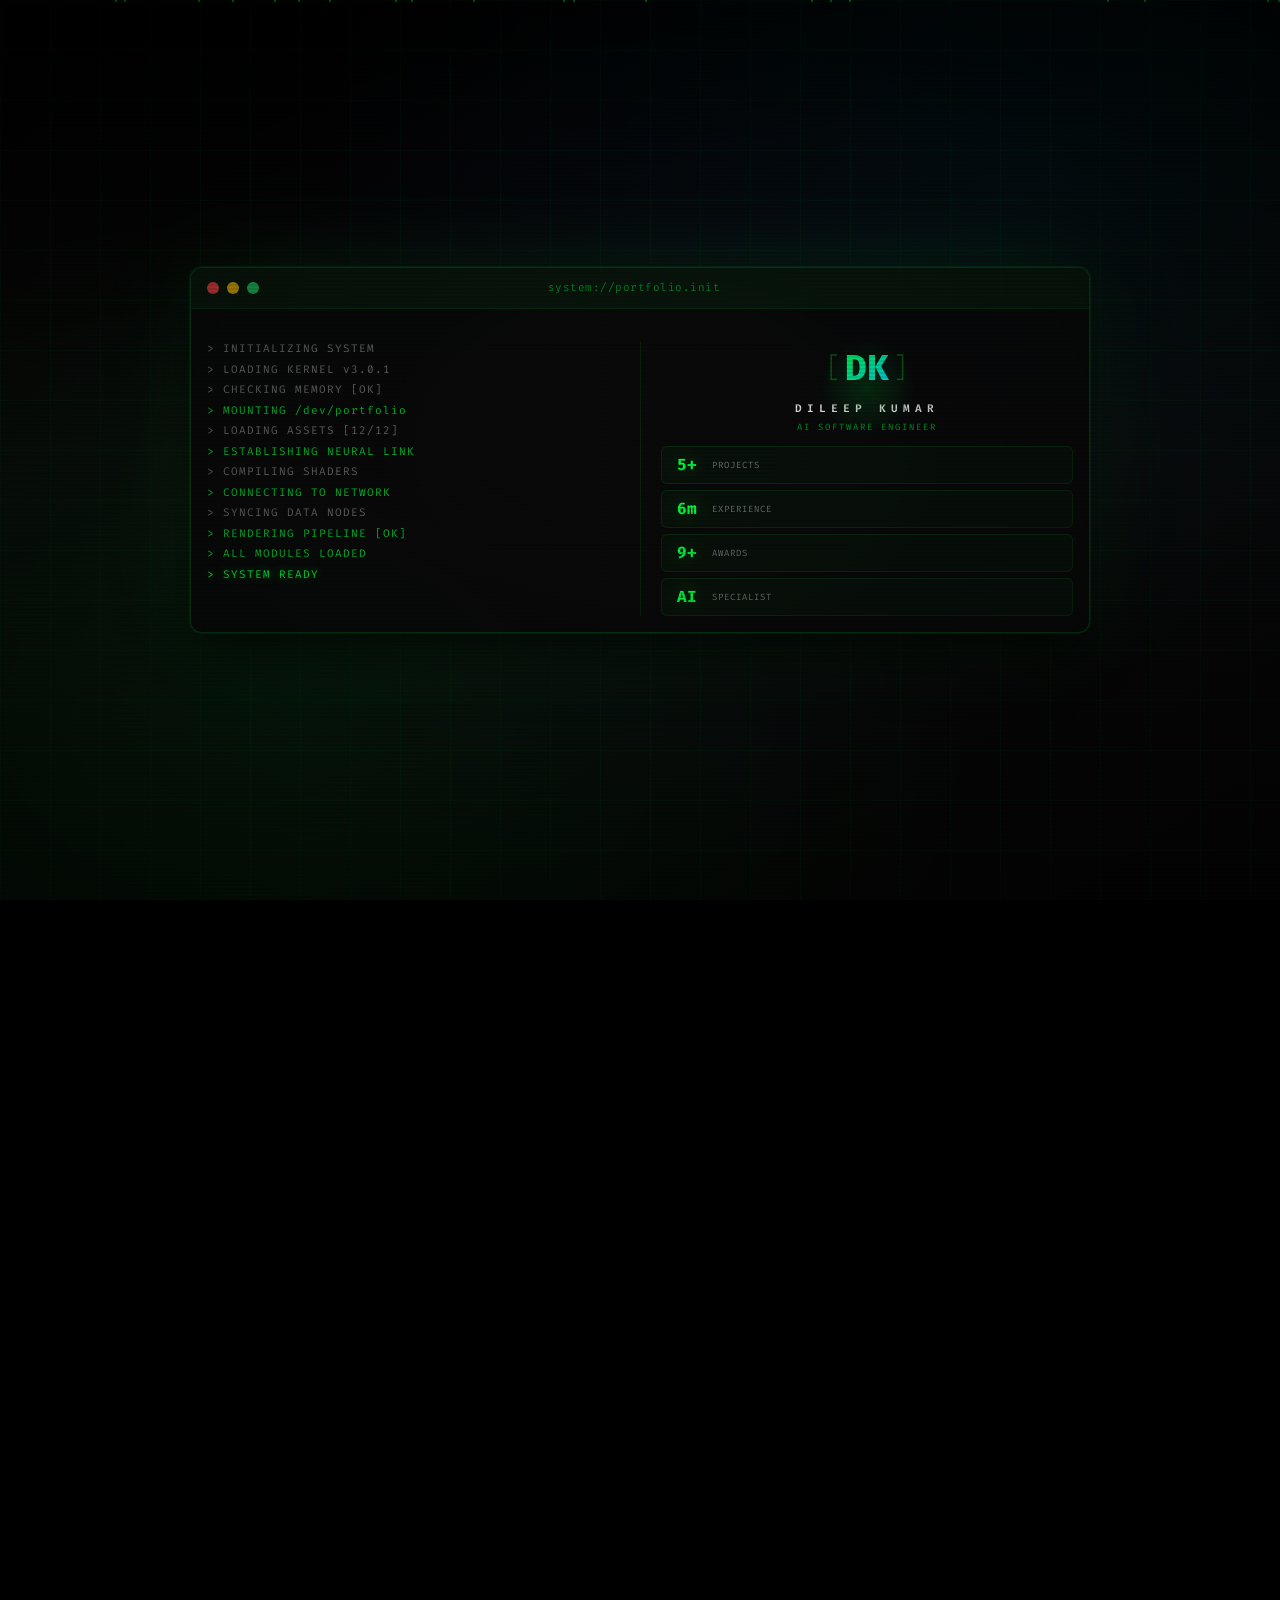
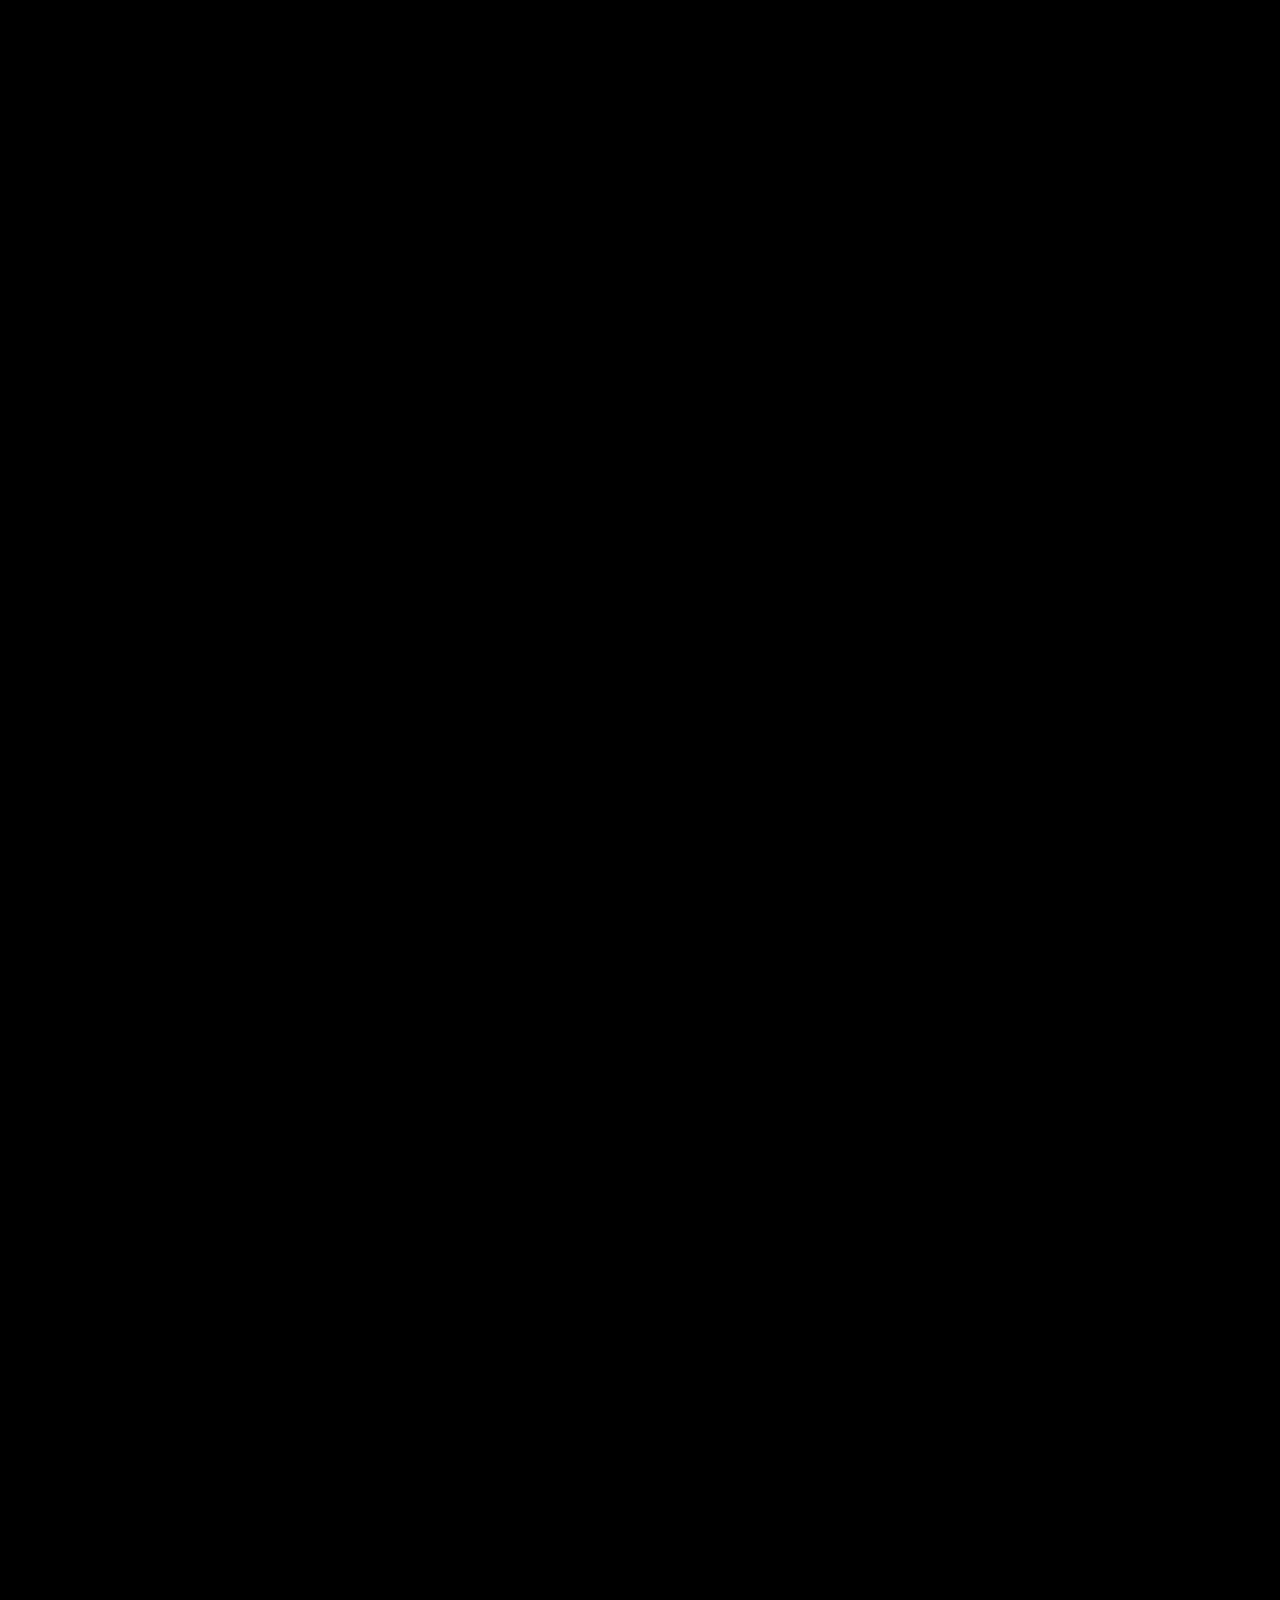
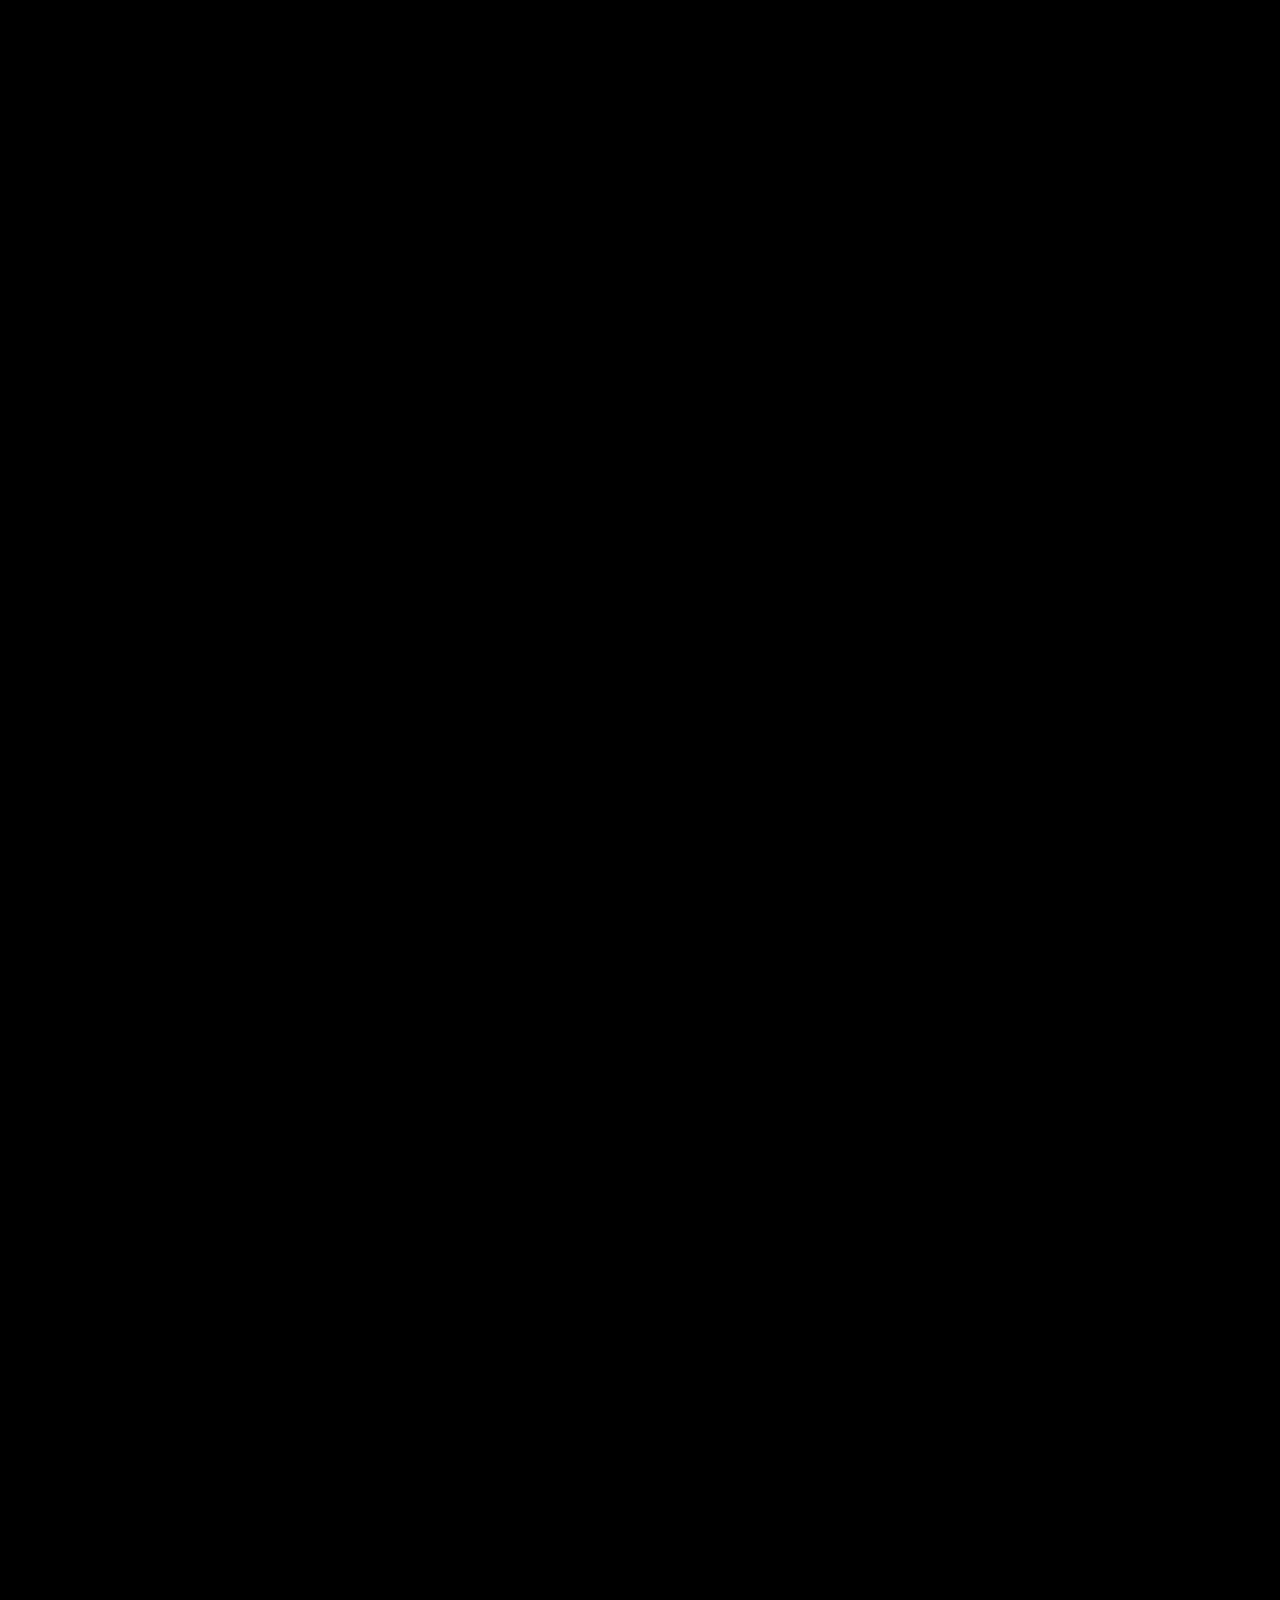
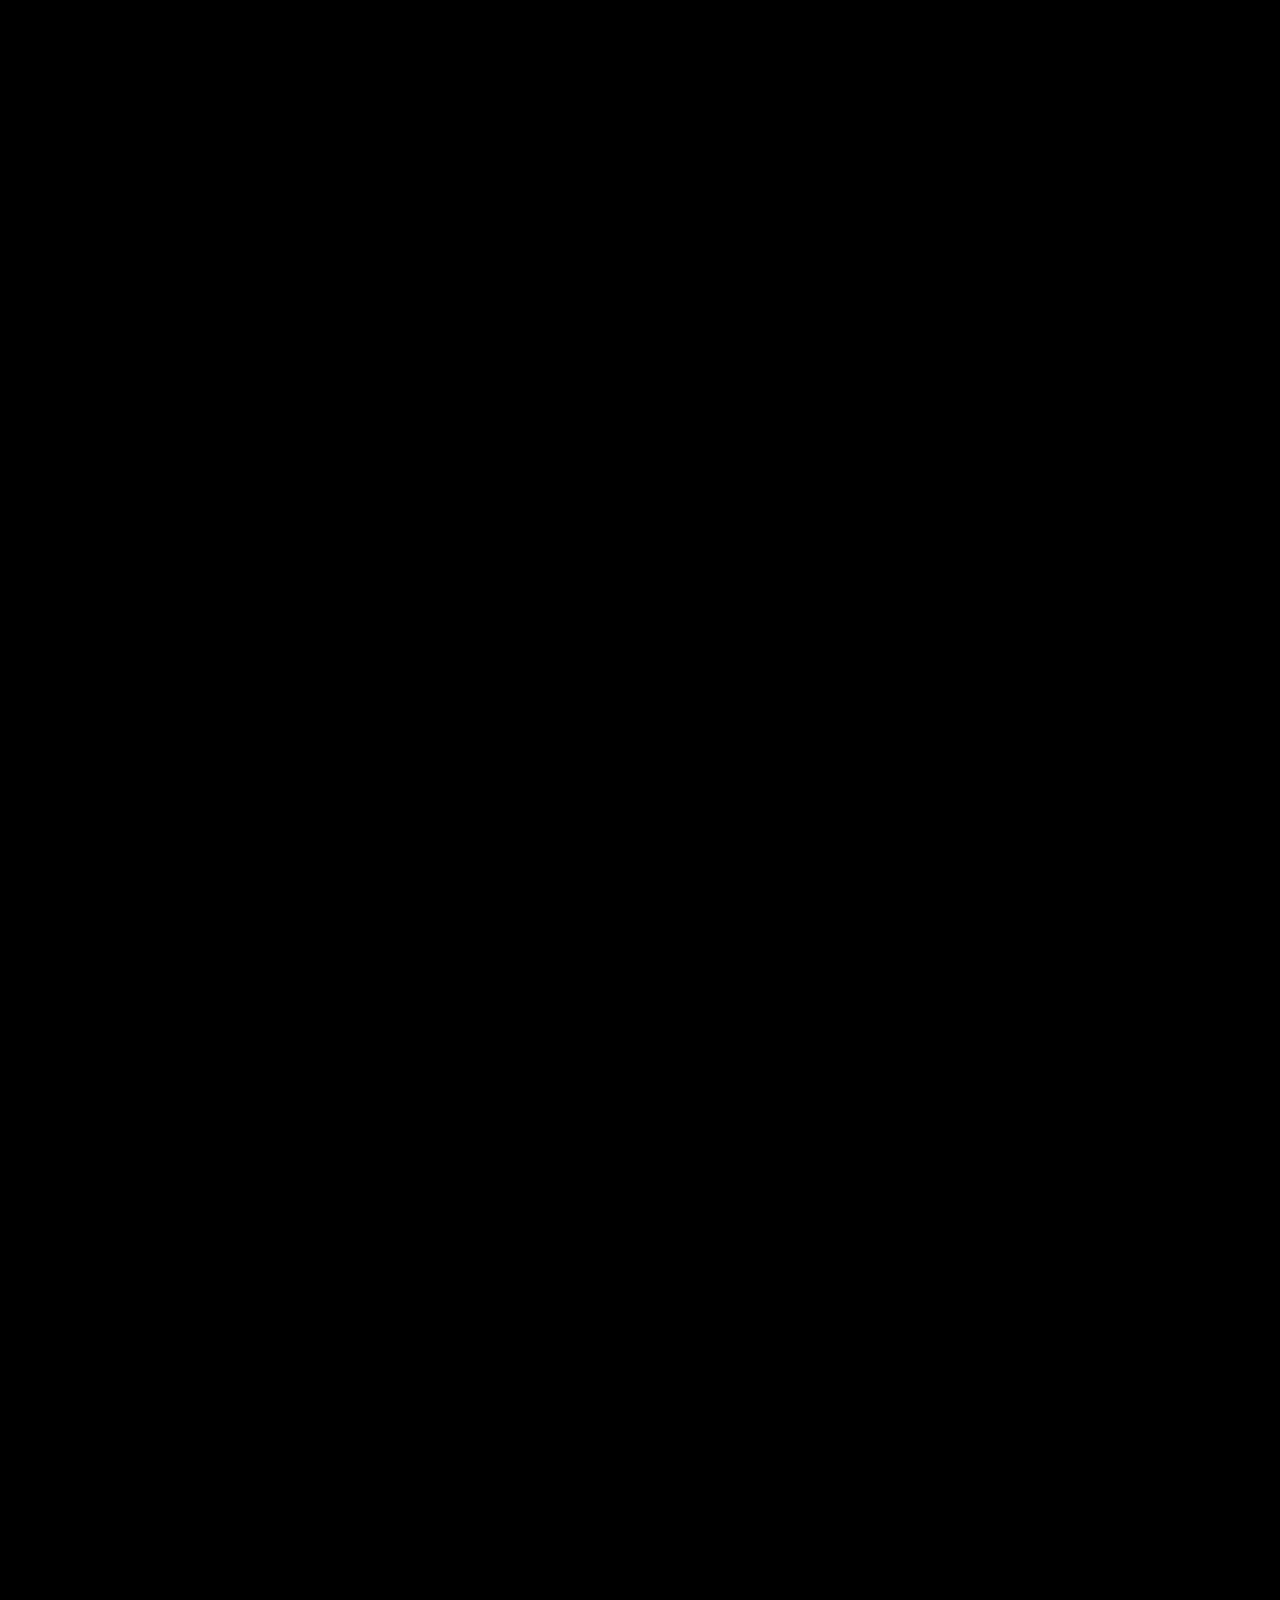
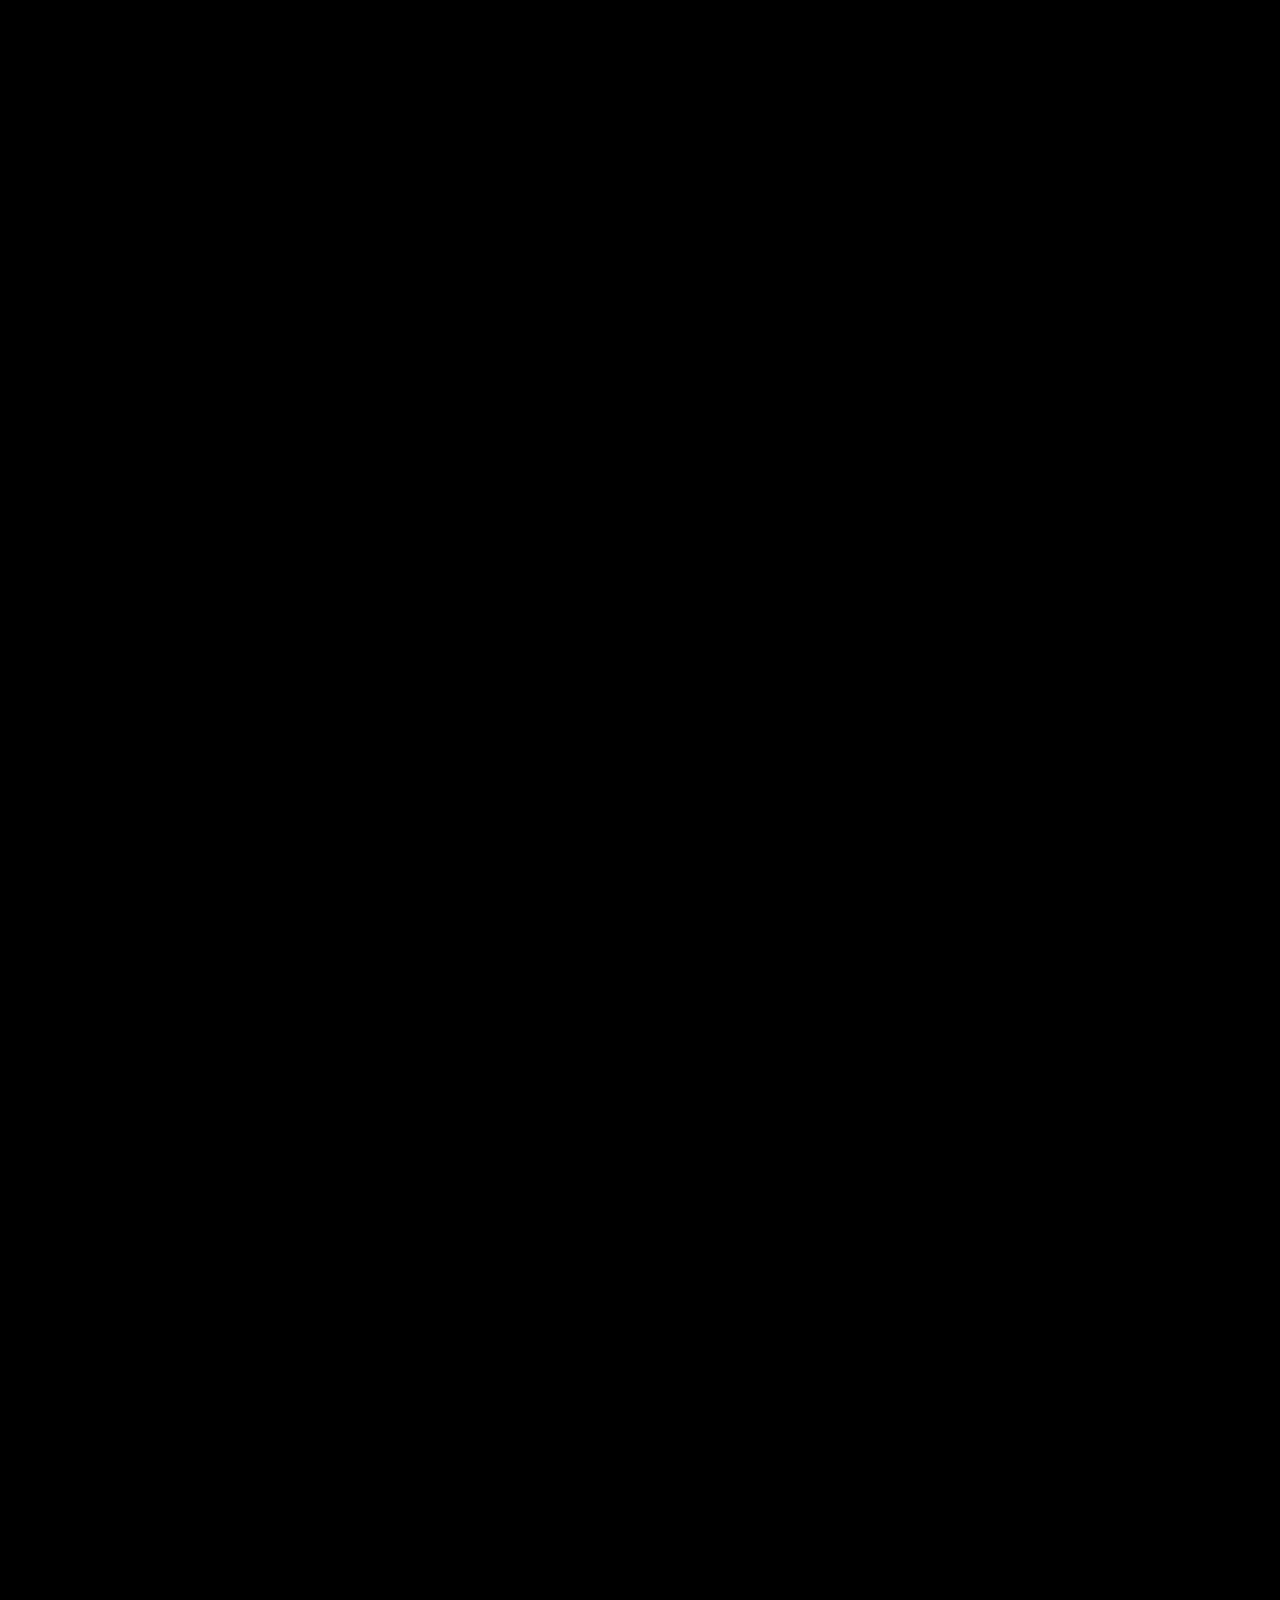
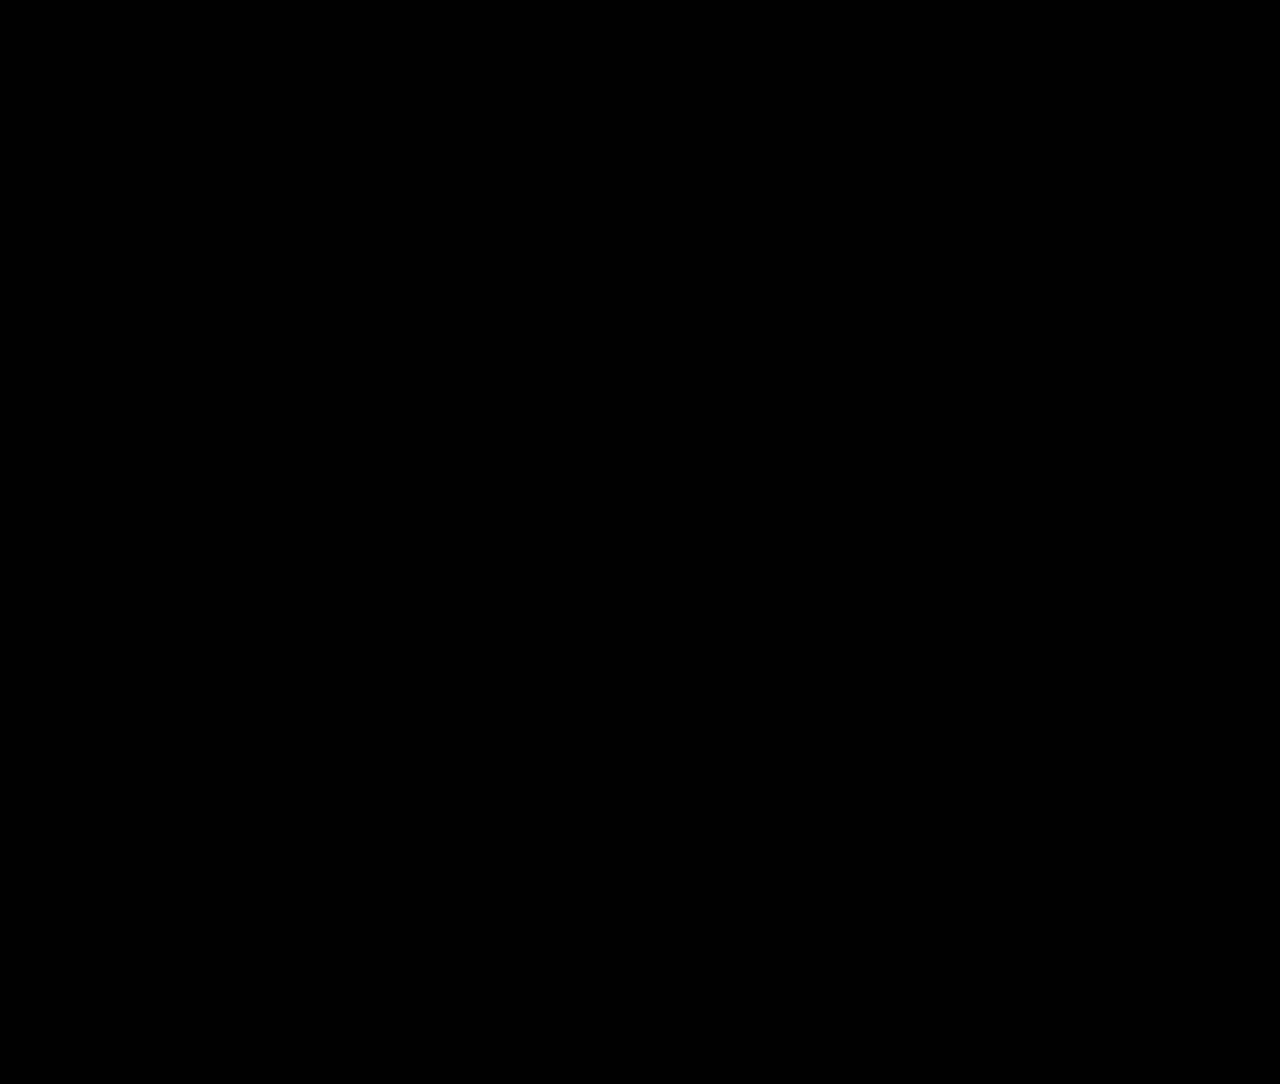
==== commit 0f979242: "Updates" ====
--- a/index.html
+++ b/index.html
@@ -3,96 +3,24 @@
   <head>
     <meta charset="UTF-8" />
     <link rel="icon" type="image/svg+xml" href="/dk.svg" />
-    <link rel="apple-touch-icon" href="/dk.svg" />
     <meta name="viewport" content="width=device-width, initial-scale=1.0" />
-    <meta name="theme-color" content="#00ff41" />
+    <meta name="description" content="Dileep Kumar - AI Engineer | RAG Pipelines, Multi-Modal AI, Agentic Systems | Flipkart Grid 6.0 National Winner" />
+    <meta name="keywords" content="AI Engineer, Machine Learning, RAG, LangChain, Python, Portfolio" />
+    <meta name="author" content="Irri Dileep Kumar" />
     
-    <!-- Primary SEO Meta Tags -->
-    <meta name="title" content="Dileep Kumar | AI Engineer - Agentic Systems & Secure AI" />
-    <meta name="description" content="Irri Dileep Kumar - AI Engineer specializing in Agentic Systems, Multi-Modal AI, and Secure AI Systems. Flipkart Grid 6.0 National Winner. Building secure AI agents at Metrum AI. Expert in LangChain, CrewAI, RAG Pipelines." />
-    <meta name="keywords" content="Dileep Kumar, Irri Dileep Kumar, AI Engineer, Machine Learning Engineer, Agentic Systems, LangChain, CrewAI, Multi-Agent AI, Python Developer, RAG Pipelines, Flipkart Grid Winner, AI Portfolio, Secure AI, Computer Vision, NLP, LLM, Metrum AI, GVPCE, Artificial Intelligence, Deep Learning, TensorFlow, OpenCV" />
-    <meta name="author" content="Irri Dileep Kumar" />
-    <meta name="robots" content="index, follow, max-image-preview:large, max-snippet:-1, max-video-preview:-1" />
-    <meta name="googlebot" content="index, follow" />
-    <meta name="bingbot" content="index, follow" />
-    <link rel="canonical" href="https://irridileepkumar.github.io/" />
-    
-    <!-- Geographic Meta Tags -->
-    <meta name="geo.region" content="IN" />
-    <meta name="geo.placename" content="India" />
-    <meta name="language" content="English" />
-    <meta name="revisit-after" content="7 days" />
-    
-    <!-- Open Graph / Facebook / LinkedIn -->
+    <!-- Open Graph -->
+    <meta property="og:title" content="Dileep Kumar | AI Engineer" />
+    <meta property="og:description" content="AI Engineer specializing in Agentic Systems, Multi-Modal AI, and secure AI systems" />
     <meta property="og:type" content="website" />
-    <meta property="og:url" content="https://irridileepkumar.github.io/" />
-    <meta property="og:title" content="Dileep Kumar | AI Engineer - Building Secure AI Agents" />
-    <meta property="og:description" content="AI Engineer specializing in Agentic Systems, Multi-Modal AI, and Secure AI Systems. Flipkart Grid 6.0 National Winner at IIT Madras." />
-    <meta property="og:site_name" content="Dileep Kumar Portfolio" />
-    <meta property="og:locale" content="en_US" />
-    
-    <!-- Twitter -->
-    <meta name="twitter:card" content="summary_large_image" />
-    <meta name="twitter:url" content="https://irridileepkumar.github.io/" />
-    <meta name="twitter:title" content="Dileep Kumar | AI Engineer" />
-    <meta name="twitter:description" content="AI Engineer specializing in Agentic Systems, Multi-Modal AI, and Secure AI Systems. Flipkart Grid 6.0 National Winner." />
-    <meta name="twitter:creator" content="@DileepKumarIrri" />
-    
-    <!-- Schema.org JSON-LD Structured Data -->
-    <script type="application/ld+json">
-    {
-      "@context": "https://schema.org",
-      "@type": "Person",
-      "name": "Irri Dileep Kumar",
-      "alternateName": "Dileep Kumar",
-      "url": "https://irridileepkumar.github.io/",
-      "image": "https://irridileepkumar.github.io/dk.svg",
-      "jobTitle": "AI Software Engineer",
-      "worksFor": {
-        "@type": "Organization",
-        "name": "Metrum AI"
-      },
-      "alumniOf": {
-        "@type": "EducationalOrganization",
-        "name": "Gayatri Vidya Parishad College of Engineering"
-      },
-      "knowsAbout": ["Artificial Intelligence", "Machine Learning", "Agentic Systems", "LangChain", "Python", "Multi-Modal AI", "RAG Pipelines", "Computer Vision", "Deep Learning"],
-      "sameAs": [
-        "https://github.com/IrriDileepKumar",
-        "https://www.linkedin.com/in/irridileepkumar",
-        "https://www.youtube.com/@DileepKumar-Irri"
-      ],
-      "award": [
-        "Flipkart Grid 6.0 National Winner",
-        "Best Outgoing Student GVPCE(A)",
-        "Amazon Challenge 2024 Top 250"
-      ]
-    }
-    </script>
-    
-    <!-- Website Schema -->
-    <script type="application/ld+json">
-    {
-      "@context": "https://schema.org",
-      "@type": "WebSite",
-      "name": "Dileep Kumar Portfolio",
-      "url": "https://irridileepkumar.github.io/",
-      "description": "Portfolio of Irri Dileep Kumar - AI Engineer specializing in Agentic Systems and Secure AI",
-      "author": {
-        "@type": "Person",
-        "name": "Irri Dileep Kumar"
-      }
-    }
-    </script>
     
     <!-- Google Fonts - Inter & Fira Code -->
     <link rel="preconnect" href="https://fonts.googleapis.com">
     <link rel="preconnect" href="https://fonts.gstatic.com" crossorigin>
     <link href="https://fonts.googleapis.com/css2?family=Fira+Code:wght@400;500;600;700&family=Inter:wght@300;400;500;600;700;800&display=swap" rel="stylesheet">
     
-    <title>Dileep Kumar | AI Engineer - Agentic Systems & Secure AI</title>
-    <script type="module" crossorigin src="/assets/index-BXz0bvvY.js"></script>
-    <link rel="stylesheet" crossorigin href="/assets/index-C9tlgU9R.css">
+    <title>Dileep Kumar | AI Engineer</title>
+    <script type="module" crossorigin src="/assets/index-CTrMhPT1.js"></script>
+    <link rel="stylesheet" crossorigin href="/assets/index-Bi4ftUya.css">
   </head>
   <body>
     <div id="root"></div>
--- a/assets/index-Bi4ftUya.css
+++ b/assets/index-Bi4ftUya.css
@@ -0,0 +1 @@
+@layer properties{@supports (((-webkit-hyphens:none)) and (not (margin-trim:inline))) or ((-moz-orient:inline) and (not (color:rgb(from red r g b)))){*,:before,:after,::backdrop{--tw-translate-x:0;--tw-translate-y:0;--tw-translate-z:0;--tw-rotate-x:initial;--tw-rotate-y:initial;--tw-rotate-z:initial;--tw-skew-x:initial;--tw-skew-y:initial;--tw-space-y-reverse:0;--tw-space-x-reverse:0;--tw-border-style:solid;--tw-gradient-position:initial;--tw-gradient-from:#0000;--tw-gradient-via:#0000;--tw-gradient-to:#0000;--tw-gradient-stops:initial;--tw-gradient-via-stops:initial;--tw-gradient-from-position:0%;--tw-gradient-via-position:50%;--tw-gradient-to-position:100%;--tw-leading:initial;--tw-font-weight:initial;--tw-shadow:0 0 #0000;--tw-shadow-color:initial;--tw-shadow-alpha:100%;--tw-inset-shadow:0 0 #0000;--tw-inset-shadow-color:initial;--tw-inset-shadow-alpha:100%;--tw-ring-color:initial;--tw-ring-shadow:0 0 #0000;--tw-inset-ring-color:initial;--tw-inset-ring-shadow:0 0 #0000;--tw-ring-inset:initial;--tw-ring-offset-width:0px;--tw-ring-offset-color:#fff;--tw-ring-offset-shadow:0 0 #0000;--tw-blur:initial;--tw-brightness:initial;--tw-contrast:initial;--tw-grayscale:initial;--tw-hue-rotate:initial;--tw-invert:initial;--tw-opacity:initial;--tw-saturate:initial;--tw-sepia:initial;--tw-drop-shadow:initial;--tw-drop-shadow-color:initial;--tw-drop-shadow-alpha:100%;--tw-drop-shadow-size:initial;--tw-duration:initial;--tw-scale-x:1;--tw-scale-y:1;--tw-scale-z:1}}}@layer theme{:root,:host{--font-sans:ui-sans-serif,system-ui,sans-serif,"Apple Color Emoji","Segoe UI Emoji","Segoe UI Symbol","Noto Color Emoji";--font-mono:ui-monospace,SFMono-Regular,Menlo,Monaco,Consolas,"Liberation Mono","Courier New",monospace;--color-red-500:oklch(63.7% .237 25.331);--color-red-600:oklch(57.7% .245 27.325);--color-orange-500:oklch(70.5% .213 47.604);--color-yellow-400:oklch(85.2% .199 91.936);--color-green-500:oklch(72.3% .219 149.579);--color-cyan-500:oklch(71.5% .143 215.221);--color-indigo-400:oklch(67.3% .182 276.935);--color-indigo-500:oklch(58.5% .233 277.117);--color-indigo-600:oklch(51.1% .262 276.966);--color-purple-500:oklch(62.7% .265 303.9);--color-slate-300:oklch(86.9% .022 252.894);--color-slate-400:oklch(70.4% .04 256.788);--color-slate-500:oklch(55.4% .046 257.417);--color-slate-600:oklch(44.6% .043 257.281);--color-slate-700:oklch(37.2% .044 257.287);--color-slate-800:oklch(27.9% .041 260.031);--color-slate-900:oklch(20.8% .042 265.755);--color-black:#000;--color-white:#fff;--spacing:.25rem;--container-3xl:48rem;--container-4xl:56rem;--container-5xl:64rem;--container-6xl:72rem;--container-7xl:80rem;--text-xs:.75rem;--text-xs--line-height:calc(1/.75);--text-sm:.875rem;--text-sm--line-height:calc(1.25/.875);--text-lg:1.125rem;--text-lg--line-height:calc(1.75/1.125);--text-xl:1.25rem;--text-xl--line-height:calc(1.75/1.25);--text-2xl:1.5rem;--text-2xl--line-height:calc(2/1.5);--text-4xl:2.25rem;--text-4xl--line-height:calc(2.5/2.25);--text-5xl:3rem;--text-5xl--line-height:1;--text-7xl:4.5rem;--text-7xl--line-height:1;--text-8xl:6rem;--text-8xl--line-height:1;--font-weight-semibold:600;--font-weight-bold:700;--leading-relaxed:1.625;--radius-lg:.5rem;--radius-xl:.75rem;--radius-2xl:1rem;--animate-bounce:bounce 1s infinite;--blur-3xl:64px;--default-transition-duration:.15s;--default-transition-timing-function:cubic-bezier(.4,0,.2,1);--default-font-family:var(--font-sans);--default-mono-font-family:var(--font-mono);--font-family-sans:"Inter",system-ui,sans-serif;--font-family-mono:"Fira Code","JetBrains Mono",monospace;--color-primary:#6366f1;--color-secondary:#8b5cf6;--color-accent:#06b6d4;--color-dark:#0f172a;--color-darker:#020617;--color-hacker-primary:#00ff41;--color-hacker-secondary:#00d935;--color-hacker-accent:#39ff14;--color-hacker-dark:#0a0a0a;--color-hacker-darker:#000;--color-hacker-glow:#00ff4180}}@layer base{*,:after,:before,::backdrop{box-sizing:border-box;border:0 solid;margin:0;padding:0}::file-selector-button{box-sizing:border-box;border:0 solid;margin:0;padding:0}html,:host{-webkit-text-size-adjust:100%;tab-size:4;line-height:1.5;font-family:var(--default-font-family,ui-sans-serif,system-ui,sans-serif,"Apple Color Emoji","Segoe UI Emoji","Segoe UI Symbol","Noto Color Emoji");font-feature-settings:var(--default-font-feature-settings,normal);font-variation-settings:var(--default-font-variation-settings,normal);-webkit-tap-highlight-color:transparent}hr{height:0;color:inherit;border-top-width:1px}abbr:where([title]){-webkit-text-decoration:underline dotted;text-decoration:underline dotted}h1,h2,h3,h4,h5,h6{font-size:inherit;font-weight:inherit}a{color:inherit;-webkit-text-decoration:inherit;text-decoration:inherit}b,strong{font-weight:bolder}code,kbd,samp,pre{font-family:var(--default-mono-font-family,ui-monospace,SFMono-Regular,Menlo,Monaco,Consolas,"Liberation Mono","Courier New",monospace);font-feature-settings:var(--default-mono-font-feature-settings,normal);font-variation-settings:var(--default-mono-font-variation-settings,normal);font-size:1em}small{font-size:80%}sub,sup{vertical-align:baseline;font-size:75%;line-height:0;position:relative}sub{bottom:-.25em}sup{top:-.5em}table{text-indent:0;border-color:inherit;border-collapse:collapse}:-moz-focusring{outline:auto}progress{vertical-align:baseline}summary{display:list-item}ol,ul,menu{list-style:none}img,svg,video,canvas,audio,iframe,embed,object{vertical-align:middle;display:block}img,video{max-width:100%;height:auto}button,input,select,optgroup,textarea{font:inherit;font-feature-settings:inherit;font-variation-settings:inherit;letter-spacing:inherit;color:inherit;opacity:1;background-color:#0000;border-radius:0}::file-selector-button{font:inherit;font-feature-settings:inherit;font-variation-settings:inherit;letter-spacing:inherit;color:inherit;opacity:1;background-color:#0000;border-radius:0}:where(select:is([multiple],[size])) optgroup{font-weight:bolder}:where(select:is([multiple],[size])) optgroup option{padding-inline-start:20px}::file-selector-button{margin-inline-end:4px}::placeholder{opacity:1}@supports (not ((-webkit-appearance:-apple-pay-button))) or (contain-intrinsic-size:1px){::placeholder{color:currentColor}@supports (color:color-mix(in lab,red,red)){::placeholder{color:color-mix(in oklab,currentcolor 50%,transparent)}}}textarea{resize:vertical}::-webkit-search-decoration{-webkit-appearance:none}::-webkit-date-and-time-value{min-height:1lh;text-align:inherit}::-webkit-datetime-edit{display:inline-flex}::-webkit-datetime-edit-fields-wrapper{padding:0}::-webkit-datetime-edit{padding-block:0}::-webkit-datetime-edit-year-field{padding-block:0}::-webkit-datetime-edit-month-field{padding-block:0}::-webkit-datetime-edit-day-field{padding-block:0}::-webkit-datetime-edit-hour-field{padding-block:0}::-webkit-datetime-edit-minute-field{padding-block:0}::-webkit-datetime-edit-second-field{padding-block:0}::-webkit-datetime-edit-millisecond-field{padding-block:0}::-webkit-datetime-edit-meridiem-field{padding-block:0}::-webkit-calendar-picker-indicator{line-height:1}:-moz-ui-invalid{box-shadow:none}button,input:where([type=button],[type=reset],[type=submit]){appearance:button}::file-selector-button{appearance:button}::-webkit-inner-spin-button{height:auto}::-webkit-outer-spin-button{height:auto}[hidden]:where(:not([hidden=until-found])){display:none!important}}@layer components;@layer utilities{.absolute{position:absolute}.fixed{position:fixed}.relative{position:relative}.inset-0{inset:calc(var(--spacing)*0)}.inset-1{inset:calc(var(--spacing)*1)}.top-0{top:calc(var(--spacing)*0)}.top-1\/2{top:50%}.top-1\/4{top:25%}.right-0{right:calc(var(--spacing)*0)}.right-1\/4{right:25%}.right-8{right:calc(var(--spacing)*8)}.-bottom-1{bottom:calc(var(--spacing)*-1)}.bottom-0{bottom:calc(var(--spacing)*0)}.bottom-1\/4{bottom:25%}.bottom-8{bottom:calc(var(--spacing)*8)}.left-0{left:calc(var(--spacing)*0)}.left-1\/2{left:50%}.left-1\/4{left:25%}.z-10{z-index:10}.z-50{z-index:50}.mx-auto{margin-inline:auto}.my-0{margin-block:calc(var(--spacing)*0)}.mt-1{margin-top:calc(var(--spacing)*1)}.mt-2{margin-top:calc(var(--spacing)*2)}.mt-4{margin-top:calc(var(--spacing)*4)}.mt-6{margin-top:calc(var(--spacing)*6)}.mt-16{margin-top:calc(var(--spacing)*16)}.mb-2{margin-bottom:calc(var(--spacing)*2)}.mb-3{margin-bottom:calc(var(--spacing)*3)}.mb-4{margin-bottom:calc(var(--spacing)*4)}.mb-6{margin-bottom:calc(var(--spacing)*6)}.mb-8{margin-bottom:calc(var(--spacing)*8)}.mb-12{margin-bottom:calc(var(--spacing)*12)}.mb-16{margin-bottom:calc(var(--spacing)*16)}.ml-2{margin-left:calc(var(--spacing)*2)}.block{display:block}.flex{display:flex}.grid{display:grid}.hidden{display:none}.inline-block{display:inline-block}.inline-flex{display:inline-flex}.h-0\.5{height:calc(var(--spacing)*.5)}.h-3{height:calc(var(--spacing)*3)}.h-4{height:calc(var(--spacing)*4)}.h-5{height:calc(var(--spacing)*5)}.h-6{height:calc(var(--spacing)*6)}.h-8{height:calc(var(--spacing)*8)}.h-10{height:calc(var(--spacing)*10)}.h-12{height:calc(var(--spacing)*12)}.h-14{height:calc(var(--spacing)*14)}.h-64{height:calc(var(--spacing)*64)}.h-72{height:calc(var(--spacing)*72)}.h-96{height:calc(var(--spacing)*96)}.h-full{height:100%}.min-h-screen{min-height:100vh}.w-0{width:calc(var(--spacing)*0)}.w-0\.5{width:calc(var(--spacing)*.5)}.w-1{width:calc(var(--spacing)*1)}.w-4{width:calc(var(--spacing)*4)}.w-5{width:calc(var(--spacing)*5)}.w-6{width:calc(var(--spacing)*6)}.w-8{width:calc(var(--spacing)*8)}.w-12{width:calc(var(--spacing)*12)}.w-14{width:calc(var(--spacing)*14)}.w-64{width:calc(var(--spacing)*64)}.w-72{width:calc(var(--spacing)*72)}.w-96{width:calc(var(--spacing)*96)}.w-full{width:100%}.max-w-3xl{max-width:var(--container-3xl)}.max-w-4xl{max-width:var(--container-4xl)}.max-w-5xl{max-width:var(--container-5xl)}.max-w-6xl{max-width:var(--container-6xl)}.max-w-7xl{max-width:var(--container-7xl)}.-translate-x-1\/2{--tw-translate-x: -50% ;translate:var(--tw-translate-x)var(--tw-translate-y)}.transform{transform:var(--tw-rotate-x,)var(--tw-rotate-y,)var(--tw-rotate-z,)var(--tw-skew-x,)var(--tw-skew-y,)}.animate-bounce{animation:var(--animate-bounce)}.cursor-default{cursor:default}.scroll-mt-20{scroll-margin-top:calc(var(--spacing)*20)}.grid-cols-2{grid-template-columns:repeat(2,minmax(0,1fr))}.flex-col{flex-direction:column}.flex-wrap{flex-wrap:wrap}.items-center{align-items:center}.items-start{align-items:flex-start}.justify-between{justify-content:space-between}.justify-center{justify-content:center}.gap-2{gap:calc(var(--spacing)*2)}.gap-3{gap:calc(var(--spacing)*3)}.gap-4{gap:calc(var(--spacing)*4)}.gap-6{gap:calc(var(--spacing)*6)}.gap-8{gap:calc(var(--spacing)*8)}.gap-12{gap:calc(var(--spacing)*12)}:where(.space-y-2>:not(:last-child)){--tw-space-y-reverse:0;margin-block-start:calc(calc(var(--spacing)*2)*var(--tw-space-y-reverse));margin-block-end:calc(calc(var(--spacing)*2)*calc(1 - var(--tw-space-y-reverse)))}:where(.space-y-3>:not(:last-child)){--tw-space-y-reverse:0;margin-block-start:calc(calc(var(--spacing)*3)*var(--tw-space-y-reverse));margin-block-end:calc(calc(var(--spacing)*3)*calc(1 - var(--tw-space-y-reverse)))}:where(.space-y-6>:not(:last-child)){--tw-space-y-reverse:0;margin-block-start:calc(calc(var(--spacing)*6)*var(--tw-space-y-reverse));margin-block-end:calc(calc(var(--spacing)*6)*calc(1 - var(--tw-space-y-reverse)))}:where(.space-x-8>:not(:last-child)){--tw-space-x-reverse:0;margin-inline-start:calc(calc(var(--spacing)*8)*var(--tw-space-x-reverse));margin-inline-end:calc(calc(var(--spacing)*8)*calc(1 - var(--tw-space-x-reverse)))}.overflow-hidden{overflow:hidden}.rounded{border-radius:.25rem}.rounded-2xl{border-radius:var(--radius-2xl)}.rounded-full{border-radius:3.40282e38px}.rounded-lg{border-radius:var(--radius-lg)}.rounded-xl{border-radius:var(--radius-xl)}.border{border-style:var(--tw-border-style);border-width:1px}.border-2{border-style:var(--tw-border-style);border-width:2px}.border-t{border-top-style:var(--tw-border-style);border-top-width:1px}.border-\[\#00ff41\]{border-color:#00ff41}.border-\[\#00ff41\]\/30{border-color:#00ff414d}.border-red-500{border-color:var(--color-red-500)}.border-slate-600{border-color:var(--color-slate-600)}.border-slate-700{border-color:var(--color-slate-700)}.border-slate-700\/50{border-color:#31415880}@supports (color:color-mix(in lab,red,red)){.border-slate-700\/50{border-color:color-mix(in oklab,var(--color-slate-700)50%,transparent)}}.border-slate-800{border-color:var(--color-slate-800)}.bg-\[\#00ff41\]{background-color:#00ff41}.bg-black{background-color:var(--color-black)}.bg-black\/90{background-color:#000000e6}@supports (color:color-mix(in lab,red,red)){.bg-black\/90{background-color:color-mix(in oklab,var(--color-black)90%,transparent)}}.bg-green-500{background-color:var(--color-green-500)}.bg-indigo-500{background-color:var(--color-indigo-500)}.bg-slate-900{background-color:var(--color-slate-900)}.bg-gradient-to-br{--tw-gradient-position:to bottom right in oklab;background-image:linear-gradient(var(--tw-gradient-stops))}.bg-gradient-to-r{--tw-gradient-position:to right in oklab;background-image:linear-gradient(var(--tw-gradient-stops))}.bg-\[linear-gradient\(rgba\(0\,255\,65\,0\.03\)_1px\,transparent_1px\)\,linear-gradient\(90deg\,rgba\(0\,255\,65\,0\.03\)_1px\,transparent_1px\)\]{background-image:linear-gradient(#00ff4108 1px,#0000 1px),linear-gradient(90deg,#00ff4108 1px,#0000 1px)}.bg-\[linear-gradient\(rgba\(99\,102\,241\,0\.03\)_1px\,transparent_1px\)\,linear-gradient\(90deg\,rgba\(99\,102\,241\,0\.03\)_1px\,transparent_1px\)\]{background-image:linear-gradient(#6366f108 1px,#0000 1px),linear-gradient(90deg,#6366f108 1px,#0000 1px)}.from-\[\#00ff41\]{--tw-gradient-from:#00ff41;--tw-gradient-stops:var(--tw-gradient-via-stops,var(--tw-gradient-position),var(--tw-gradient-from)var(--tw-gradient-from-position),var(--tw-gradient-to)var(--tw-gradient-to-position))}.from-indigo-500{--tw-gradient-from:var(--color-indigo-500);--tw-gradient-stops:var(--tw-gradient-via-stops,var(--tw-gradient-position),var(--tw-gradient-from)var(--tw-gradient-from-position),var(--tw-gradient-to)var(--tw-gradient-to-position))}.from-red-600{--tw-gradient-from:var(--color-red-600);--tw-gradient-stops:var(--tw-gradient-via-stops,var(--tw-gradient-position),var(--tw-gradient-from)var(--tw-gradient-from-position),var(--tw-gradient-to)var(--tw-gradient-to-position))}.from-yellow-400{--tw-gradient-from:var(--color-yellow-400);--tw-gradient-stops:var(--tw-gradient-via-stops,var(--tw-gradient-position),var(--tw-gradient-from)var(--tw-gradient-from-position),var(--tw-gradient-to)var(--tw-gradient-to-position))}.via-\[\#00d935\]{--tw-gradient-via:#00d935;--tw-gradient-via-stops:var(--tw-gradient-position),var(--tw-gradient-from)var(--tw-gradient-from-position),var(--tw-gradient-via)var(--tw-gradient-via-position),var(--tw-gradient-to)var(--tw-gradient-to-position);--tw-gradient-stops:var(--tw-gradient-via-stops)}.via-purple-500{--tw-gradient-via:var(--color-purple-500);--tw-gradient-via-stops:var(--tw-gradient-position),var(--tw-gradient-from)var(--tw-gradient-from-position),var(--tw-gradient-via)var(--tw-gradient-via-position),var(--tw-gradient-to)var(--tw-gradient-to-position);--tw-gradient-stops:var(--tw-gradient-via-stops)}.to-\[\#39ff14\]{--tw-gradient-to:#39ff14;--tw-gradient-stops:var(--tw-gradient-via-stops,var(--tw-gradient-position),var(--tw-gradient-from)var(--tw-gradient-from-position),var(--tw-gradient-to)var(--tw-gradient-to-position))}.to-cyan-500{--tw-gradient-to:var(--color-cyan-500);--tw-gradient-stops:var(--tw-gradient-via-stops,var(--tw-gradient-position),var(--tw-gradient-from)var(--tw-gradient-from-position),var(--tw-gradient-to)var(--tw-gradient-to-position))}.to-orange-500{--tw-gradient-to:var(--color-orange-500);--tw-gradient-stops:var(--tw-gradient-via-stops,var(--tw-gradient-position),var(--tw-gradient-from)var(--tw-gradient-from-position),var(--tw-gradient-to)var(--tw-gradient-to-position))}.to-purple-500{--tw-gradient-to:var(--color-purple-500);--tw-gradient-stops:var(--tw-gradient-via-stops,var(--tw-gradient-position),var(--tw-gradient-from)var(--tw-gradient-from-position),var(--tw-gradient-to)var(--tw-gradient-to-position))}.to-red-500{--tw-gradient-to:var(--color-red-500);--tw-gradient-stops:var(--tw-gradient-via-stops,var(--tw-gradient-position),var(--tw-gradient-from)var(--tw-gradient-from-position),var(--tw-gradient-to)var(--tw-gradient-to-position))}.bg-\[size\:30px_30px\]{background-size:30px 30px}.bg-\[size\:50px_50px\]{background-size:50px 50px}.p-1{padding:calc(var(--spacing)*1)}.p-2{padding:calc(var(--spacing)*2)}.p-5{padding:calc(var(--spacing)*5)}.p-6{padding:calc(var(--spacing)*6)}.px-2{padding-inline:calc(var(--spacing)*2)}.px-3{padding-inline:calc(var(--spacing)*3)}.px-4{padding-inline:calc(var(--spacing)*4)}.px-6{padding-inline:calc(var(--spacing)*6)}.px-8{padding-inline:calc(var(--spacing)*8)}.py-0\.5{padding-block:calc(var(--spacing)*.5)}.py-1{padding-block:calc(var(--spacing)*1)}.py-1\.5{padding-block:calc(var(--spacing)*1.5)}.py-2{padding-block:calc(var(--spacing)*2)}.py-3{padding-block:calc(var(--spacing)*3)}.py-4{padding-block:calc(var(--spacing)*4)}.py-5{padding-block:calc(var(--spacing)*5)}.py-8{padding-block:calc(var(--spacing)*8)}.py-24{padding-block:calc(var(--spacing)*24)}.pt-2{padding-top:calc(var(--spacing)*2)}.pt-20{padding-top:calc(var(--spacing)*20)}.pb-4{padding-bottom:calc(var(--spacing)*4)}.text-center{text-align:center}.font-mono{font-family:var(--font-mono)}.text-2xl{font-size:var(--text-2xl);line-height:var(--tw-leading,var(--text-2xl--line-height))}.text-4xl{font-size:var(--text-4xl);line-height:var(--tw-leading,var(--text-4xl--line-height))}.text-5xl{font-size:var(--text-5xl);line-height:var(--tw-leading,var(--text-5xl--line-height))}.text-8xl{font-size:var(--text-8xl);line-height:var(--tw-leading,var(--text-8xl--line-height))}.text-lg{font-size:var(--text-lg);line-height:var(--tw-leading,var(--text-lg--line-height))}.text-sm{font-size:var(--text-sm);line-height:var(--tw-leading,var(--text-sm--line-height))}.text-xl{font-size:var(--text-xl);line-height:var(--tw-leading,var(--text-xl--line-height))}.text-xs{font-size:var(--text-xs);line-height:var(--tw-leading,var(--text-xs--line-height))}.text-\[10px\]{font-size:10px}.leading-relaxed{--tw-leading:var(--leading-relaxed);line-height:var(--leading-relaxed)}.font-bold{--tw-font-weight:var(--font-weight-bold);font-weight:var(--font-weight-bold)}.font-semibold{--tw-font-weight:var(--font-weight-semibold);font-weight:var(--font-weight-semibold)}.text-\[\#00ff41\]{color:#00ff41}.text-\[\#00ff41\]\/30{color:#00ff414d}.text-\[\#00ff41\]\/70{color:#00ff41b3}.text-black{color:var(--color-black)}.text-indigo-400{color:var(--color-indigo-400)}.text-red-500{color:var(--color-red-500)}.text-slate-300{color:var(--color-slate-300)}.text-slate-400{color:var(--color-slate-400)}.text-slate-500{color:var(--color-slate-500)}.text-white{color:var(--color-white)}.opacity-0{opacity:0}.opacity-100{opacity:1}.shadow-\[0_0_10px_rgba\(0\,255\,65\,0\.5\)\]{--tw-shadow:0 0 10px var(--tw-shadow-color,#00ff4180);box-shadow:var(--tw-inset-shadow),var(--tw-inset-ring-shadow),var(--tw-ring-offset-shadow),var(--tw-ring-shadow),var(--tw-shadow)}.blur-3xl{--tw-blur:blur(var(--blur-3xl));filter:var(--tw-blur,)var(--tw-brightness,)var(--tw-contrast,)var(--tw-grayscale,)var(--tw-hue-rotate,)var(--tw-invert,)var(--tw-saturate,)var(--tw-sepia,)var(--tw-drop-shadow,)}.filter{filter:var(--tw-blur,)var(--tw-brightness,)var(--tw-contrast,)var(--tw-grayscale,)var(--tw-hue-rotate,)var(--tw-invert,)var(--tw-saturate,)var(--tw-sepia,)var(--tw-drop-shadow,)}.transition-all{transition-property:all;transition-timing-function:var(--tw-ease,var(--default-transition-timing-function));transition-duration:var(--tw-duration,var(--default-transition-duration))}.transition-colors{transition-property:color,background-color,border-color,outline-color,text-decoration-color,fill,stroke,--tw-gradient-from,--tw-gradient-via,--tw-gradient-to;transition-timing-function:var(--tw-ease,var(--default-transition-timing-function));transition-duration:var(--tw-duration,var(--default-transition-duration))}.transition-opacity{transition-property:opacity;transition-timing-function:var(--tw-ease,var(--default-transition-timing-function));transition-duration:var(--tw-duration,var(--default-transition-duration))}.duration-300{--tw-duration:.3s;transition-duration:.3s}.duration-500{--tw-duration:.5s;transition-duration:.5s}@media(hover:hover){.group-hover\:w-full:is(:where(.group):hover *){width:100%}.group-hover\:text-white:is(:where(.group):hover *){color:var(--color-white)}.hover\:-translate-y-1:hover{--tw-translate-y:calc(var(--spacing)*-1);translate:var(--tw-translate-x)var(--tw-translate-y)}.hover\:scale-110:hover{--tw-scale-x:110%;--tw-scale-y:110%;--tw-scale-z:110%;scale:var(--tw-scale-x)var(--tw-scale-y)}.hover\:bg-\[\#00ff41\]:hover{background-color:#00ff41}.hover\:bg-\[\#00ff41\]\/20:hover{background-color:#00ff4133}.hover\:bg-indigo-500\/20:hover{background-color:#625fff33}@supports (color:color-mix(in lab,red,red)){.hover\:bg-indigo-500\/20:hover{background-color:color-mix(in oklab,var(--color-indigo-500)20%,transparent)}}.hover\:bg-indigo-600:hover{background-color:var(--color-indigo-600)}.hover\:bg-red-500:hover{background-color:var(--color-red-500)}.hover\:bg-slate-800:hover{background-color:var(--color-slate-800)}.hover\:text-black:hover{color:var(--color-black)}.hover\:text-white:hover{color:var(--color-white)}.hover\:shadow-\[0_0_20px_rgba\(0\,255\,65\,0\.5\)\]:hover{--tw-shadow:0 0 20px var(--tw-shadow-color,#00ff4180);box-shadow:var(--tw-inset-shadow),var(--tw-inset-ring-shadow),var(--tw-ring-offset-shadow),var(--tw-ring-shadow),var(--tw-shadow)}.hover\:shadow-lg:hover{--tw-shadow:0 10px 15px -3px var(--tw-shadow-color,#0000001a),0 4px 6px -4px var(--tw-shadow-color,#0000001a);box-shadow:var(--tw-inset-shadow),var(--tw-inset-ring-shadow),var(--tw-ring-offset-shadow),var(--tw-ring-shadow),var(--tw-shadow)}.hover\:shadow-red-500\/30:hover{--tw-shadow-color:#fb2c364d}@supports (color:color-mix(in lab,red,red)){.hover\:shadow-red-500\/30:hover{--tw-shadow-color:color-mix(in oklab,color-mix(in oklab,var(--color-red-500)30%,transparent)var(--tw-shadow-alpha),transparent)}}}@media(min-width:40rem){.sm\:grid-cols-2{grid-template-columns:repeat(2,minmax(0,1fr))}.sm\:px-6{padding-inline:calc(var(--spacing)*6)}}@media(min-width:48rem){.md\:left-1\/2{left:50%}.md\:block{display:block}.md\:flex{display:flex}.md\:hidden{display:none}.md\:h-80{height:calc(var(--spacing)*80)}.md\:w-1\/2{width:50%}.md\:w-80{width:calc(var(--spacing)*80)}.md\:grid-cols-2{grid-template-columns:repeat(2,minmax(0,1fr))}.md\:grid-cols-4{grid-template-columns:repeat(4,minmax(0,1fr))}.md\:flex-row{flex-direction:row}.md\:flex-row-reverse{flex-direction:row-reverse}.md\:pr-12{padding-right:calc(var(--spacing)*12)}.md\:pl-12{padding-left:calc(var(--spacing)*12)}.md\:text-left{text-align:left}.md\:text-right{text-align:right}.md\:text-2xl{font-size:var(--text-2xl);line-height:var(--tw-leading,var(--text-2xl--line-height))}.md\:text-5xl{font-size:var(--text-5xl);line-height:var(--tw-leading,var(--text-5xl--line-height))}.md\:text-7xl{font-size:var(--text-7xl);line-height:var(--tw-leading,var(--text-7xl--line-height))}}@media(min-width:64rem){.lg\:grid-cols-3{grid-template-columns:repeat(3,minmax(0,1fr))}.lg\:px-8{padding-inline:calc(var(--spacing)*8)}.lg\:text-8xl{font-size:var(--text-8xl);line-height:var(--tw-leading,var(--text-8xl--line-height))}}}html{scroll-behavior:smooth}body{margin:0;transition:background-color .5s,color .5s}[data-theme=modern]{background-color:var(--color-darker);color:#f1f5f9;font-family:var(--font-family-sans)}[data-theme=modern] .theme-bg{background-color:var(--color-darker)}[data-theme=modern] .theme-bg-secondary{background-color:#0f172a80}[data-theme=modern] .gradient-text{background:linear-gradient(135deg,var(--color-primary),var(--color-secondary),var(--color-accent));-webkit-text-fill-color:transparent;-webkit-background-clip:text;background-clip:text}[data-theme=modern] .glass{-webkit-backdrop-filter:blur(12px);backdrop-filter:blur(12px);background:#0f172ab3;border:1px solid #6366f133}[data-theme=modern] .gradient-border{background:var(--color-dark);border-radius:1rem;position:relative}[data-theme=modern] .gradient-border:before{content:"";background:linear-gradient(135deg,var(--color-primary),var(--color-secondary),var(--color-accent));z-index:-1;opacity:.5;border-radius:1rem;transition:opacity .3s;position:absolute;inset:-2px}[data-theme=modern] .gradient-border:hover:before{opacity:1}[data-theme=modern] .glow{box-shadow:0 0 40px #6366f14d}[data-theme=modern] .theme-accent{color:#6366f1}[data-theme=modern] .theme-accent-secondary{color:#8b5cf6}[data-theme=modern] .theme-accent-tertiary{color:#06b6d4}[data-theme=modern] .theme-btn-primary{background:linear-gradient(135deg,#6366f1,#8b5cf6)}[data-theme=modern] .theme-btn-primary:hover{box-shadow:0 10px 40px #6366f166}[data-theme=modern] .theme-badge{color:#a5b4fc;background:#6366f133;border-color:#6366f14d}[data-theme=modern] .theme-skill-tag{background:#1e293bcc;border-color:#475569}[data-theme=modern] .theme-skill-tag:hover{color:#a5b4fc;border-color:#6366f180}[data-theme=modern] .theme-timeline-line{background:linear-gradient(#6366f1,#8b5cf6,#06b6d4)}[data-theme=modern] .theme-timeline-dot{background:#6366f1;box-shadow:0 0 20px #6366f199}[data-theme=modern] .blob-1{background:#6366f133}[data-theme=modern] .blob-2{background:#8b5cf633}[data-theme=modern] .blob-3{background:#06b6d433}[data-theme=modern] .theme-highlight-card{background:linear-gradient(135deg,#6366f133,#8b5cf633);border-color:#6366f180}[data-theme=hacker]{background-color:var(--color-hacker-darker);color:var(--color-hacker-primary);font-family:var(--font-family-mono)}[data-theme=hacker] .theme-bg{background-color:var(--color-hacker-darker)}[data-theme=hacker] .theme-bg-secondary{background-color:#001400cc}[data-theme=hacker] .gradient-text{background:linear-gradient(135deg,var(--color-hacker-primary),var(--color-hacker-secondary),var(--color-hacker-accent));-webkit-text-fill-color:transparent;text-shadow:0 0 10px var(--color-hacker-glow);-webkit-background-clip:text;background-clip:text}[data-theme=hacker] .glass{-webkit-backdrop-filter:blur(12px);backdrop-filter:blur(12px);background:#000a00e6;border:1px solid #00ff414d}[data-theme=hacker] .gradient-border{background:var(--color-hacker-dark);border:1px solid #00ff414d;border-radius:.5rem;position:relative}[data-theme=hacker] .gradient-border:before{content:"";background:linear-gradient(135deg,var(--color-hacker-primary),transparent,var(--color-hacker-accent));z-index:-1;opacity:.3;border-radius:.5rem;transition:opacity .3s;position:absolute;inset:-2px}[data-theme=hacker] .gradient-border:hover:before{opacity:.6}[data-theme=hacker] .glow{box-shadow:0 0 30px var(--color-hacker-glow),0 0 60px #00ff4133}[data-theme=hacker] .theme-accent{color:var(--color-hacker-primary)}[data-theme=hacker] .theme-accent-secondary{color:var(--color-hacker-secondary)}[data-theme=hacker] .theme-accent-tertiary{color:var(--color-hacker-accent)}[data-theme=hacker] .theme-btn-primary{border:2px solid var(--color-hacker-primary);color:var(--color-hacker-primary);background:0 0}[data-theme=hacker] .theme-btn-primary:hover{background:var(--color-hacker-primary);color:#000;box-shadow:0 0 30px var(--color-hacker-glow)}[data-theme=hacker] .theme-badge{border:1px solid var(--color-hacker-primary);color:var(--color-hacker-primary);background:#00ff411a}[data-theme=hacker] .theme-skill-tag{color:var(--color-hacker-primary);background:#001400cc;border:1px solid #00ff414d}[data-theme=hacker] .theme-skill-tag:hover{border-color:var(--color-hacker-primary);box-shadow:0 0 10px var(--color-hacker-glow)}[data-theme=hacker] .theme-timeline-dot{background:var(--color-hacker-primary);box-shadow:0 0 20px var(--color-hacker-glow)}[data-theme=hacker] .blob-1,[data-theme=hacker] .blob-2,[data-theme=hacker] .blob-3{display:none}[data-theme=hacker] .theme-highlight-card{border:1px solid var(--color-hacker-primary);background:#00ff411a}[data-theme=hacker] h1,[data-theme=hacker] h2,[data-theme=hacker] h3{text-shadow:0 0 10px var(--color-hacker-glow)}[data-theme=hacker] .text-slate-300,[data-theme=hacker] .text-slate-400{color:#00ff41b3!important}[data-theme=hacker] .text-slate-500{color:#00ff4180!important}[data-theme=hacker] .text-white{color:var(--color-hacker-primary)!important}[data-theme=hacker] .border-slate-700,[data-theme=hacker] .border-slate-800{border-color:#00ff4133!important}[data-theme=hacker] .glitch-overlay{pointer-events:none;z-index:1;width:100%;height:100%;position:fixed;top:0;left:0;overflow:hidden}[data-theme=hacker] .glitch-overlay:before{content:"";background:0 0;width:100%;height:100%;animation:4s infinite glitch-subtle;position:absolute;top:0;left:0}@keyframes glitch-subtle{0%,to{background:0 0}10%{background:linear-gradient(#0000 0% 25%,#00ff4126 25.5%,#0000 26% 100%)}11%{background:0 0}30%{background:linear-gradient(#0000 0% 60%,#00ff411f 60.5%,#0000 61% 100%)}31%{background:0 0}55%{background:linear-gradient(#0000 0% 40%,#00ff4126 40.5%,#0000 41% 100%)}56%{background:0 0}75%{background:linear-gradient(#0000 0% 80%,#00ff411f 80.5%,#0000 81% 100%)}76%{background:0 0}}[data-theme=hacker] .corner-decor{pointer-events:none;z-index:2;width:100px;height:100px;position:fixed}[data-theme=hacker] .corner-decor.top-left{border-top:2px solid #00ff4180;border-left:2px solid #00ff4180;top:20px;left:20px}[data-theme=hacker] .corner-decor.top-right{border-top:2px solid #00ff4180;border-right:2px solid #00ff4180;top:20px;right:20px}[data-theme=hacker] .corner-decor.bottom-left{border-bottom:2px solid #00ff4180;border-left:2px solid #00ff4180;bottom:20px;left:20px}[data-theme=hacker] .corner-decor.bottom-right{border-bottom:2px solid #00ff4180;border-right:2px solid #00ff4180;bottom:20px;right:20px}[data-theme=hacker] .glow-line{background:linear-gradient(90deg,#0000,#00ff4166,#0000);height:1px;box-shadow:0 0 4px #00ff4133}[data-theme=hacker] .binary-bg{color:#00ff411a;pointer-events:none;z-index:0;white-space:nowrap;font-family:monospace;font-size:10px;position:fixed;overflow:hidden}@keyframes flicker{0%,to{opacity:1}92%{opacity:1}93%{opacity:.3}94%{opacity:1}95%{opacity:.5}96%{opacity:1}}[data-theme=hacker] .flicker{animation:5s infinite flicker}[data-theme=hacker] footer{padding-bottom:40px}[data-theme=hacker] .hex-pattern{background-image:url("data:image/svg+xml,%3Csvg width='60' height='60' viewBox='0 0 60 60' xmlns='http://www.w3.org/2000/svg'%3E%3Cpath d='M30 0L60 17.32v34.64L30 60 0 51.96V17.32L30 0z' fill='none' stroke='%2300ff41' stroke-width='0.5' opacity='0.05'/%3E%3C/svg%3E")}[data-theme=hacker] .typing-cursor:after{content:"|";color:#00ff41;margin-left:2px;font-weight:400;animation:.7s step-end infinite blink}[data-theme=hacker] .neon-text{text-shadow:0 0 5px #00ff4180,0 0 10px #00ff414d,0 0 20px #00ff4133}[data-theme=hacker] .glitch-text{position:relative}[data-theme=hacker] .glitch-text:before,[data-theme=hacker] .glitch-text:after{content:attr(data-text);width:100%;height:100%;position:absolute;top:0;left:0}[data-theme=hacker] .glitch-text:before{text-shadow:-2px 0 red;clip:rect(44px,450px,56px,0);animation:5s linear infinite alternate-reverse glitch-anim;left:2px}[data-theme=hacker] .glitch-text:after{text-shadow:-2px 0 #00f;clip:rect(44px,450px,56px,0);animation:5s linear infinite alternate-reverse glitch-anim2;left:-2px}@keyframes glitch-anim{0%{clip:rect(31px,9999px,94px,0)}5%{clip:rect(70px,9999px,71px,0)}10%{clip:rect(29px,9999px,24px,0)}15%{clip:rect(3px,9999px,42px,0)}20%{clip:rect(97px,9999px,59px,0)}25%{clip:rect(20px,9999px,35px,0)}30%{clip:rect(71px,9999px,77px,0)}35%{clip:rect(48px,9999px,58px,0)}40%{clip:rect(47px,9999px,21px,0)}45%{clip:rect(62px,9999px,71px,0)}50%{clip:rect(85px,9999px,96px,0)}55%{clip:rect(6px,9999px,68px,0)}60%{clip:rect(96px,9999px,38px,0)}65%{clip:rect(10px,9999px,67px,0)}70%{clip:rect(88px,9999px,50px,0)}75%{clip:rect(37px,9999px,25px,0)}80%{clip:rect(56px,9999px,89px,0)}85%{clip:rect(19px,9999px,14px,0)}90%{clip:rect(71px,9999px,53px,0)}95%{clip:rect(83px,9999px,80px,0)}to{clip:rect(49px,9999px,31px,0)}}@keyframes glitch-anim2{0%{clip:rect(65px,9999px,100px,0)}5%{clip:rect(52px,9999px,74px,0)}10%{clip:rect(79px,9999px,85px,0)}15%{clip:rect(75px,9999px,5px,0)}20%{clip:rect(67px,9999px,61px,0)}25%{clip:rect(14px,9999px,79px,0)}30%{clip:rect(1px,9999px,66px,0)}35%{clip:rect(86px,9999px,30px,0)}40%{clip:rect(23px,9999px,98px,0)}45%{clip:rect(85px,9999px,72px,0)}50%{clip:rect(71px,9999px,75px,0)}55%{clip:rect(2px,9999px,48px,0)}60%{clip:rect(30px,9999px,16px,0)}65%{clip:rect(59px,9999px,50px,0)}70%{clip:rect(41px,9999px,62px,0)}75%{clip:rect(2px,9999px,82px,0)}80%{clip:rect(47px,9999px,73px,0)}85%{clip:rect(3px,9999px,27px,0)}90%{clip:rect(26px,9999px,55px,0)}95%{clip:rect(42px,9999px,97px,0)}to{clip:rect(38px,9999px,49px,0)}}[data-theme=hacker] .cursor-blink:after{content:"_";animation:1s step-end infinite blink}@keyframes blink{0%,to{opacity:1}50%{opacity:0}}.skull-blink{animation:2s ease-in-out infinite skull-pulse;display:inline-block}@keyframes skull-pulse{0%,to{opacity:1;text-shadow:0 0 10px #00ff41cc,0 0 20px #00ff4180}50%{opacity:.3;text-shadow:none}}[data-theme=hacker] .scanlines:before{content:"";pointer-events:none;z-index:9999;background:repeating-linear-gradient(0deg,#0000001a,#0000001a 1px,#0000 1px 2px);width:100%;height:100%;position:fixed;top:0;left:0}[data-theme=modern]::-webkit-scrollbar{width:8px}[data-theme=modern]::-webkit-scrollbar-track{background:var(--color-dark)}[data-theme=modern]::-webkit-scrollbar-thumb{background:var(--color-primary);border-radius:4px}[data-theme=hacker]::-webkit-scrollbar{width:4px;height:3px}[data-theme=hacker]::-webkit-scrollbar-track{background:#000}[data-theme=hacker]::-webkit-scrollbar-thumb{background:var(--color-hacker-primary);border-radius:0}@keyframes float{0%,to{transform:translateY(0)}50%{transform:translateY(-20px)}}@keyframes pulse-glow{0%,to{box-shadow:0 0 20px #6366f166}50%{box-shadow:0 0 40px #6366f1cc}}@keyframes pulse-glow-green{0%,to{box-shadow:0 0 20px #00ff4166}50%{box-shadow:0 0 40px #00ff41cc}}@keyframes gradient-shift{0%{background-position:0%}50%{background-position:100%}to{background-position:0%}}@keyframes typing{0%{width:0}to{width:100%}}@keyframes glitch{0%{transform:translate(0)}20%{transform:translate(-2px,2px)}40%{transform:translate(-2px,-2px)}60%{transform:translate(2px,2px)}80%{transform:translate(2px,-2px)}to{transform:translate(0)}}.animate-float{animation:6s ease-in-out infinite float}[data-theme=modern] .animate-pulse-glow{animation:3s ease-in-out infinite pulse-glow}[data-theme=hacker] .animate-pulse-glow{animation:2s ease-in-out infinite pulse-glow-green}.animate-gradient{background-size:200% 200%;animation:5s infinite gradient-shift}[data-theme=hacker] .animate-glitch:hover{animation:.3s ease-in-out glitch}[data-theme=hacker] .terminal-prompt:before{content:"> ";color:var(--color-hacker-primary)}.boot-container{z-index:9999;background:#000;transition:opacity .6s cubic-bezier(.4,0,.2,1);position:fixed;inset:0}.boot-bg-layer{position:absolute;inset:0}.boot-no-interact{pointer-events:none}.boot-particles-wrap{pointer-events:none;position:absolute;inset:0;overflow:hidden}.boot-main{z-index:10;flex-direction:column;justify-content:center;align-items:center;height:100%;padding:0 24px;display:flex;position:relative}.boot-dots{gap:8px;display:flex}.boot-dot{border-radius:50%;width:12px;height:12px}.boot-dot-red{background:#ef4444cc}.boot-dot-yellow{background:#eab308cc}.boot-dot-green{background:#22c55ecc}.boot-spacer{width:64px}.boot-content-table{border-collapse:collapse;width:100%;margin-top:16px}.boot-left-cell{vertical-align:top;width:50%;padding-right:20px}.boot-right-cell{vertical-align:top;text-align:center;border-left:1px solid #00ff411a;width:50%;padding-left:20px}.boot-fade-out{opacity:0}.boot-glitch-exit{animation:.3s ease-out bootGlitchExit}@keyframes bootGlitchExit{0%,to{filter:none;transform:translate(0)}20%{filter:hue-rotate(90deg);transform:translate(-2px,1px)}40%{filter:hue-rotate(-90deg);transform:translate(2px,-1px)}60%{transform:translate(-1px,2px)}80%{transform:translate(1px,-2px)}}.boot-gradient-bg{background:radial-gradient(at 20% 80%,#00ff4114,#0000 50%),radial-gradient(at 80% 20%,#00c8ff0f,#0000 50%),radial-gradient(#7800ff0a,#0000 70%),linear-gradient(#000,#0a0a0a,#050505);animation:8s ease-in-out infinite bootGradientShift}@keyframes bootGradientShift{0%,to{opacity:1}50%{opacity:.8}}.boot-grid-overlay{background-image:linear-gradient(#00ff4108 1px,#0000 1px),linear-gradient(90deg,#00ff4108 1px,#0000 1px);background-size:50px 50px;animation:4s ease-in-out infinite bootGridPulse}@keyframes bootGridPulse{0%,to{opacity:.5}50%{opacity:1}}.boot-particle{background:#00ff4199;border-radius:50%;width:2px;height:2px;animation:linear infinite bootParticleFloat;position:absolute;box-shadow:0 0 6px #00ff4166}@keyframes bootParticleFloat{0%{opacity:0;transform:translateY(100vh)scale(0)}10%{opacity:1}90%{opacity:1}to{opacity:0;transform:translateY(-100vh)scale(1)}}.boot-terminal{opacity:0;background:#0a0a0ae6;border:1px solid #00ff4133;border-radius:12px;width:100%;max-width:900px;animation:.8s cubic-bezier(.16,1,.3,1) forwards bootTerminalAppear;overflow:hidden;transform:translateY(20px);box-shadow:0 0 0 1px #00ff411a,0 25px 50px -12px #000c,0 0 100px #00ff411a}@keyframes bootTerminalAppear{to{opacity:1;transform:translateY(0)}}.boot-terminal-header{background:#00ff410d;border-bottom:1px solid #00ff411a;justify-content:space-between;align-items:center;padding:12px 16px;display:flex}.boot-terminal-title{color:#00ff4180;letter-spacing:.5px;font-family:JetBrains Mono,Fira Code,monospace;font-size:11px}.boot-terminal-body{padding:16px}.boot-lines{flex-direction:column;gap:4px;margin-bottom:12px;display:flex}.boot-text-dim{color:#fff6}.boot-text-accent{color:#00ff41cc}.boot-text-success{color:#00ff41;text-shadow:0 0 10px #00ff4180}.boot-line-reveal{letter-spacing:1px;opacity:0;font-family:JetBrains Mono,Fira Code,monospace;font-size:11px;animation:.4s cubic-bezier(.16,1,.3,1) forwards bootLineReveal;transform:translate(-10px)}@keyframes bootLineReveal{to{opacity:1;transform:translate(0)}}.boot-progress-container{background:#ffffff1a;border-radius:2px;height:3px;margin-top:12px;position:relative;overflow:hidden}.boot-progress-bar{background:linear-gradient(90deg,#00ff41,#00d4ff);border-radius:2px;height:100%;transition:width .1s linear;box-shadow:0 0 20px #00ff4180}.boot-progress-text{color:#00ff4199;font-family:JetBrains Mono,Fira Code,monospace;font-size:10px;position:absolute;top:8px;right:0}.boot-logo-section{text-align:center;opacity:0;animation:.8s cubic-bezier(.16,1,.3,1) forwards bootLogoAppear;position:relative;transform:scale(.9)}@keyframes bootLogoAppear{to{opacity:1;transform:scale(1)}}.boot-logo-glow{pointer-events:none;background:radial-gradient(circle,#00ff4126,#0000 70%);width:100px;height:100px;animation:2s ease-in-out infinite bootLogoPulse;position:absolute;top:50%;left:50%;transform:translate(-50%,-50%)}@keyframes bootLogoPulse{0%,to{opacity:.5;transform:translate(-50%,-50%)scale(1)}50%{opacity:1;transform:translate(-50%,-50%)scale(1.2)}}.boot-logo{align-items:center;gap:3px;margin-bottom:6px;display:inline-flex;position:relative}.boot-logo-bracket{color:#00ff414d;font-family:JetBrains Mono,Fira Code,monospace;font-size:28px;font-weight:300}.boot-logo-text{-webkit-text-fill-color:transparent;background:linear-gradient(135deg,#00ff41,#00d4ff,#00ff41) 0 0/200% 200%;-webkit-background-clip:text;background-clip:text;font-family:JetBrains Mono,Fira Code,monospace;font-size:36px;font-weight:700;animation:3s ease-in-out infinite bootLogoGradient}@keyframes bootLogoGradient{0%,to{background-position:0%}50%{background-position:100%}}.boot-logo-subtitle{letter-spacing:5px;color:#ffffffe6;margin-bottom:3px;font-family:JetBrains Mono,Fira Code,monospace;font-size:11px;font-weight:600}.boot-logo-role{letter-spacing:2px;color:#00ff4199;text-transform:uppercase;font-family:JetBrains Mono,Fira Code,monospace;font-size:9px}.boot-stats-section{opacity:0;flex-direction:column;gap:6px;margin-top:12px;animation:.6s cubic-bezier(.16,1,.3,1) forwards bootStatsAppear;display:flex}@keyframes bootStatsAppear{to{opacity:1}}.boot-stat{background:#00ff4108;border:1px solid #00ff411a;border-radius:6px;align-items:center;gap:10px;padding:6px 10px;transition:all .3s;display:flex}.boot-stat:hover{background:#00ff4114;border-color:#00ff414d}.boot-stat-value{color:#00ff41;text-shadow:0 0 20px #00ff4166;min-width:30px;font-family:JetBrains Mono,Fira Code,monospace;font-size:16px;font-weight:700}.boot-stat-label{letter-spacing:1px;color:#fff6;text-transform:uppercase;font-family:JetBrains Mono,Fira Code,monospace;font-size:9px}.boot-enter-prompt{opacity:0;align-items:center;gap:16px;margin-top:24px;animation:.6s cubic-bezier(.16,1,.3,1) forwards bootPromptAppear;display:flex}@keyframes bootPromptAppear{to{opacity:1}}.boot-enter-line{background:linear-gradient(90deg,#0000,#00ff414d,#0000);flex:1;height:1px}.boot-enter-text{letter-spacing:3px;color:#00ff4199;font-family:JetBrains Mono,Fira Code,monospace;font-size:10px;animation:2s ease-in-out infinite bootPromptPulse}@keyframes bootPromptPulse{0%,to{opacity:1}50%{opacity:.4}}.boot-scanlines-premium{z-index:100;background:repeating-linear-gradient(0deg,#0000,#0000 2px,#0000001a 2px 4px)}.boot-vignette{z-index:99;background:radial-gradient(#0000,#0006)}@media(max-width:480px){.boot-main{padding:0 10px}.boot-terminal{border-radius:8px}.boot-terminal-header{padding:8px 12px}.boot-terminal-body{padding:10px}.boot-terminal-title{font-size:9px}.boot-dot{width:8px;height:8px}.boot-dots{gap:5px}.boot-spacer{width:32px}.boot-content-table,.boot-content-table tbody,.boot-content-table tr{display:block}.boot-left-cell{width:100%;padding-bottom:12px;padding-right:0;display:block}.boot-right-cell{text-align:center;border-top:1px solid #00ff411a;border-left:none;width:100%;padding-top:12px;padding-left:0;display:block}.boot-line-reveal{font-size:9px}.boot-logo-text{font-size:24px}.boot-logo-bracket{font-size:18px}.boot-logo-subtitle{letter-spacing:3px;font-size:8px}.boot-logo-role{letter-spacing:2px;font-size:7px}.boot-logo-glow{width:60px;height:60px}.boot-stats-section{gap:4px;margin-top:8px}.boot-stat{gap:8px;padding:4px 8px}.boot-stat-value{min-width:24px;font-size:12px}.boot-stat-label{font-size:7px}.boot-enter-prompt{gap:10px;margin-top:16px}.boot-enter-text{letter-spacing:2px;font-size:7px}}@media(min-width:481px)and (max-width:768px){.boot-main{padding:0 16px}.boot-terminal{max-width:100%}.boot-terminal-body{padding:12px}.boot-content-table,.boot-content-table tbody,.boot-content-table tr{display:block}.boot-left-cell{width:100%;padding-bottom:12px;padding-right:0;display:block}.boot-right-cell{text-align:center;border-top:1px solid #00ff411a;border-left:none;width:100%;padding-top:12px;padding-left:0;display:block}.boot-line-reveal{font-size:10px}.boot-logo-text{font-size:28px}.boot-logo-bracket{font-size:22px}.boot-logo-subtitle{letter-spacing:4px;font-size:9px}.boot-logo-role{font-size:8px}.boot-logo-glow{width:80px;height:80px}.boot-stat-value{font-size:14px}.boot-stat-label{font-size:8px}.boot-enter-text{letter-spacing:2px;font-size:8px}}@media(min-width:769px)and (max-width:1024px){.boot-terminal{max-width:750px}.boot-logo-text{font-size:32px}.boot-logo-bracket{font-size:24px}.boot-logo-subtitle{letter-spacing:4px;font-size:10px}.boot-stat-value{font-size:15px}}section{opacity:0;animation:.8s cubic-bezier(.16,1,.3,1) forwards sectionReveal;transform:translateY(30px)}section:first-child{animation-delay:0s}section:nth-child(2){animation-delay:.1s}section:nth-child(3){animation-delay:.15s}section:nth-child(4){animation-delay:.2s}@keyframes sectionReveal{to{opacity:1;transform:translateY(0)}}[data-theme=hacker] .gradient-border{transition:all .4s cubic-bezier(.16,1,.3,1);position:relative;overflow:hidden}[data-theme=hacker] .gradient-border:after{content:"";background:linear-gradient(90deg,#0000,#00ff411a,#0000);width:100%;height:100%;transition:left .5s;position:absolute;top:0;left:-100%}[data-theme=hacker] .gradient-border:hover:after{left:100%}[data-theme=hacker] .gradient-border:hover{border-color:#00ff4199;transform:translateY(-4px);box-shadow:0 20px 40px #0006,0 0 40px #00ff4126,inset 0 1px #00ff411a}[data-theme=hacker] .glass{background:linear-gradient(135deg,#001400e6,#000a00f2);border:1px solid #00ff4126;box-shadow:0 8px 32px #0006,inset 0 1px #00ff411a}[data-theme=hacker] .glass:hover{border-color:#00ff414d;box-shadow:0 16px 48px #00000080,0 0 30px #00ff411a,inset 0 1px #00ff4126}[data-theme=hacker] h2 .gradient-text{display:inline-block;position:relative}[data-theme=hacker] h2 .gradient-text:before{content:"";background:linear-gradient(90deg,#0000,#00ff41,#0000);width:60px;height:2px;position:absolute;bottom:-8px;left:50%;transform:translate(-50%);box-shadow:0 0 10px #00ff4180}[data-theme=hacker] .theme-skill-tag{transition:all .3s cubic-bezier(.16,1,.3,1);position:relative;overflow:hidden}[data-theme=hacker] .theme-skill-tag:before{content:"";opacity:0;background:linear-gradient(135deg,#00ff411a,#0000);width:100%;height:100%;transition:opacity .3s;position:absolute;top:0;left:0}[data-theme=hacker] .theme-skill-tag:hover{border-color:#00ff41;transform:translateY(-2px)scale(1.05);box-shadow:0 4px 12px #00ff4133,0 0 20px #00ff411a}[data-theme=hacker] .theme-skill-tag:hover:before{opacity:1}[data-theme=hacker] .theme-timeline-line{background:linear-gradient(#0000,#00ff41 10% 90%,#0000);box-shadow:0 0 10px #00ff4180,0 0 20px #00ff414d,0 0 30px #00ff411a}[data-theme=hacker] .theme-timeline-dot{position:relative}[data-theme=hacker] .theme-timeline-dot:before{content:"";border:1px solid #00ff414d;border-radius:50%;animation:2s ease-in-out infinite timelineDotPulse;position:absolute;inset:-4px}@keyframes timelineDotPulse{0%,to{opacity:1;transform:scale(1)}50%{opacity:0;transform:scale(1.5)}}[data-theme=hacker] .theme-btn-primary{transition:all .3s cubic-bezier(.16,1,.3,1);position:relative;overflow:hidden}[data-theme=hacker] .theme-btn-primary:before{content:"";background:#00ff41;border-radius:50%;width:0;height:0;transition:width .4s,height .4s;position:absolute;top:50%;left:50%;transform:translate(-50%,-50%)}[data-theme=hacker] .theme-btn-primary:hover:before{width:300px;height:300px}[data-theme=hacker] .theme-btn-primary span,[data-theme=hacker] .theme-btn-primary{z-index:1;position:relative}[data-theme=hacker] a[href*=github],[data-theme=hacker] a[href*=linkedin],[data-theme=hacker] a[href*=youtube],[data-theme=hacker] a[href*=mailto]{transition:all .3s cubic-bezier(.16,1,.3,1)}[data-theme=hacker] a[href*=github]:hover,[data-theme=hacker] a[href*=linkedin]:hover,[data-theme=hacker] a[href*=youtube]:hover,[data-theme=hacker] a[href*=mailto]:hover{filter:drop-shadow(0 0 10px #00ff4180);transform:scale(1.2)translateY(-2px);color:#00ff41!important}[data-theme=hacker] .theme-highlight-card{background:linear-gradient(135deg,#00ff4126,#00ff410d);border:1px solid #00ff4166;position:relative;overflow:hidden}[data-theme=hacker] .theme-highlight-card:before{content:"";background:conic-gradient(#0000,#00ff411a,#0000,#0000);width:200%;height:200%;animation:8s linear infinite highlightRotate;position:absolute;top:-50%;left:-50%}@keyframes highlightRotate{to{transform:rotate(360deg)}}[data-theme=hacker] nav.glass{background:linear-gradient(#000a00f2,#000500e6);border-bottom:1px solid #00ff411a;box-shadow:0 4px 30px #00000080}[data-theme=hacker] nav a{transition:all .3s;position:relative}[data-theme=hacker] nav a:hover{text-shadow:0 0 10px #00ff4180}[data-theme=hacker] section:first-of-type:before{content:"";pointer-events:none;background:radial-gradient(circle,#00ff4114,#0000 70%);width:600px;height:600px;animation:6s ease-in-out infinite ambientPulse;position:absolute;top:20%;left:50%;transform:translate(-50%)}@keyframes ambientPulse{0%,to{opacity:.5;transform:translate(-50%)scale(1)}50%{opacity:1;transform:translate(-50%)scale(1.1)}}[data-theme=hacker] footer{position:relative;overflow:hidden}[data-theme=hacker] footer:before{content:"";background:linear-gradient(90deg,#0000,#00ff4180,#0000);height:1px;position:absolute;top:0;left:0;right:0}[data-theme=hacker] #video .gradient-border{box-shadow:0 0 0 1px #00ff4133,0 20px 40px #0006}[data-theme=hacker] #video .gradient-border:hover{box-shadow:0 0 0 1px #00ff4166,0 0 60px #00ff4126,0 30px 60px #00000080}[data-theme=hacker] .theme-bg:before{content:"";pointer-events:none;z-index:0;opacity:.03;background-image:url("data:image/svg+xml,%3Csvg viewBox='0 0 256 256' xmlns='http://www.w3.org/2000/svg'%3E%3Cfilter id='noise'%3E%3CfeTurbulence type='fractalNoise' baseFrequency='0.9' numOctaves='4' stitchTiles='stitch'/%3E%3C/filter%3E%3Crect width='100%25' height='100%25' filter='url(%23noise)'/%3E%3C/svg%3E");width:100%;height:100%;position:fixed;top:0;left:0}[data-theme=hacker] .fixed.bottom-0{background:linear-gradient(#000a00f2,#000000fa);border-top:1px solid #00ff4133;box-shadow:0 -4px 20px #00000080}html{scroll-behavior:smooth;scroll-padding-top:80px}[data-theme=hacker] ::selection{color:#00ff41;background:#00ff414d}[data-theme=hacker] a:focus-visible,[data-theme=hacker] button:focus-visible{outline-offset:2px;outline:2px solid #00ff41}@property --tw-translate-x{syntax:"*";inherits:false;initial-value:0}@property --tw-translate-y{syntax:"*";inherits:false;initial-value:0}@property --tw-translate-z{syntax:"*";inherits:false;initial-value:0}@property --tw-rotate-x{syntax:"*";inherits:false}@property --tw-rotate-y{syntax:"*";inherits:false}@property --tw-rotate-z{syntax:"*";inherits:false}@property --tw-skew-x{syntax:"*";inherits:false}@property --tw-skew-y{syntax:"*";inherits:false}@property --tw-space-y-reverse{syntax:"*";inherits:false;initial-value:0}@property --tw-space-x-reverse{syntax:"*";inherits:false;initial-value:0}@property --tw-border-style{syntax:"*";inherits:false;initial-value:solid}@property --tw-gradient-position{syntax:"*";inherits:false}@property --tw-gradient-from{syntax:"<color>";inherits:false;initial-value:#0000}@property --tw-gradient-via{syntax:"<color>";inherits:false;initial-value:#0000}@property --tw-gradient-to{syntax:"<color>";inherits:false;initial-value:#0000}@property --tw-gradient-stops{syntax:"*";inherits:false}@property --tw-gradient-via-stops{syntax:"*";inherits:false}@property --tw-gradient-from-position{syntax:"<length-percentage>";inherits:false;initial-value:0%}@property --tw-gradient-via-position{syntax:"<length-percentage>";inherits:false;initial-value:50%}@property --tw-gradient-to-position{syntax:"<length-percentage>";inherits:false;initial-value:100%}@property --tw-leading{syntax:"*";inherits:false}@property --tw-font-weight{syntax:"*";inherits:false}@property --tw-shadow{syntax:"*";inherits:false;initial-value:0 0 #0000}@property --tw-shadow-color{syntax:"*";inherits:false}@property --tw-shadow-alpha{syntax:"<percentage>";inherits:false;initial-value:100%}@property --tw-inset-shadow{syntax:"*";inherits:false;initial-value:0 0 #0000}@property --tw-inset-shadow-color{syntax:"*";inherits:false}@property --tw-inset-shadow-alpha{syntax:"<percentage>";inherits:false;initial-value:100%}@property --tw-ring-color{syntax:"*";inherits:false}@property --tw-ring-shadow{syntax:"*";inherits:false;initial-value:0 0 #0000}@property --tw-inset-ring-color{syntax:"*";inherits:false}@property --tw-inset-ring-shadow{syntax:"*";inherits:false;initial-value:0 0 #0000}@property --tw-ring-inset{syntax:"*";inherits:false}@property --tw-ring-offset-width{syntax:"<length>";inherits:false;initial-value:0}@property --tw-ring-offset-color{syntax:"*";inherits:false;initial-value:#fff}@property --tw-ring-offset-shadow{syntax:"*";inherits:false;initial-value:0 0 #0000}@property --tw-blur{syntax:"*";inherits:false}@property --tw-brightness{syntax:"*";inherits:false}@property --tw-contrast{syntax:"*";inherits:false}@property --tw-grayscale{syntax:"*";inherits:false}@property --tw-hue-rotate{syntax:"*";inherits:false}@property --tw-invert{syntax:"*";inherits:false}@property --tw-opacity{syntax:"*";inherits:false}@property --tw-saturate{syntax:"*";inherits:false}@property --tw-sepia{syntax:"*";inherits:false}@property --tw-drop-shadow{syntax:"*";inherits:false}@property --tw-drop-shadow-color{syntax:"*";inherits:false}@property --tw-drop-shadow-alpha{syntax:"<percentage>";inherits:false;initial-value:100%}@property --tw-drop-shadow-size{syntax:"*";inherits:false}@property --tw-duration{syntax:"*";inherits:false}@property --tw-scale-x{syntax:"*";inherits:false;initial-value:1}@property --tw-scale-y{syntax:"*";inherits:false;initial-value:1}@property --tw-scale-z{syntax:"*";inherits:false;initial-value:1}@keyframes bounce{0%,to{animation-timing-function:cubic-bezier(.8,0,1,1);transform:translateY(-25%)}50%{animation-timing-function:cubic-bezier(0,0,.2,1);transform:none}}
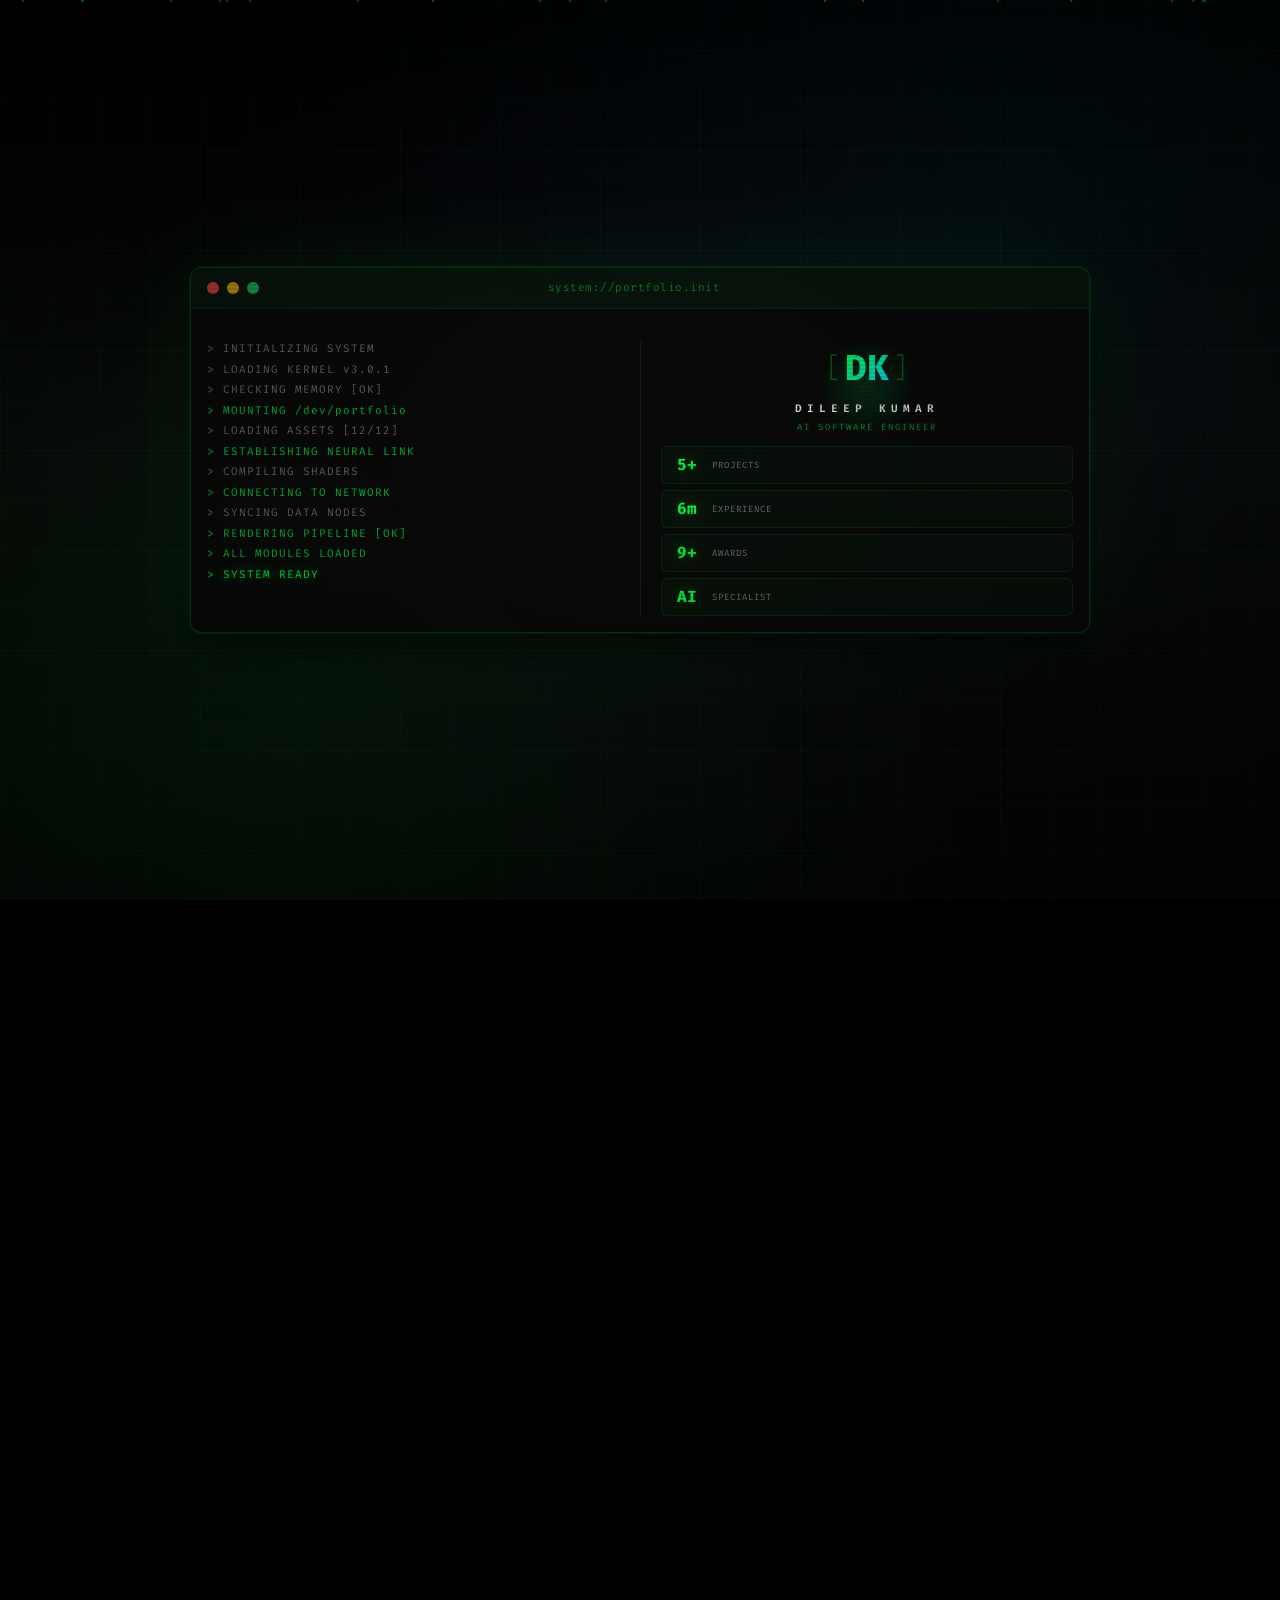
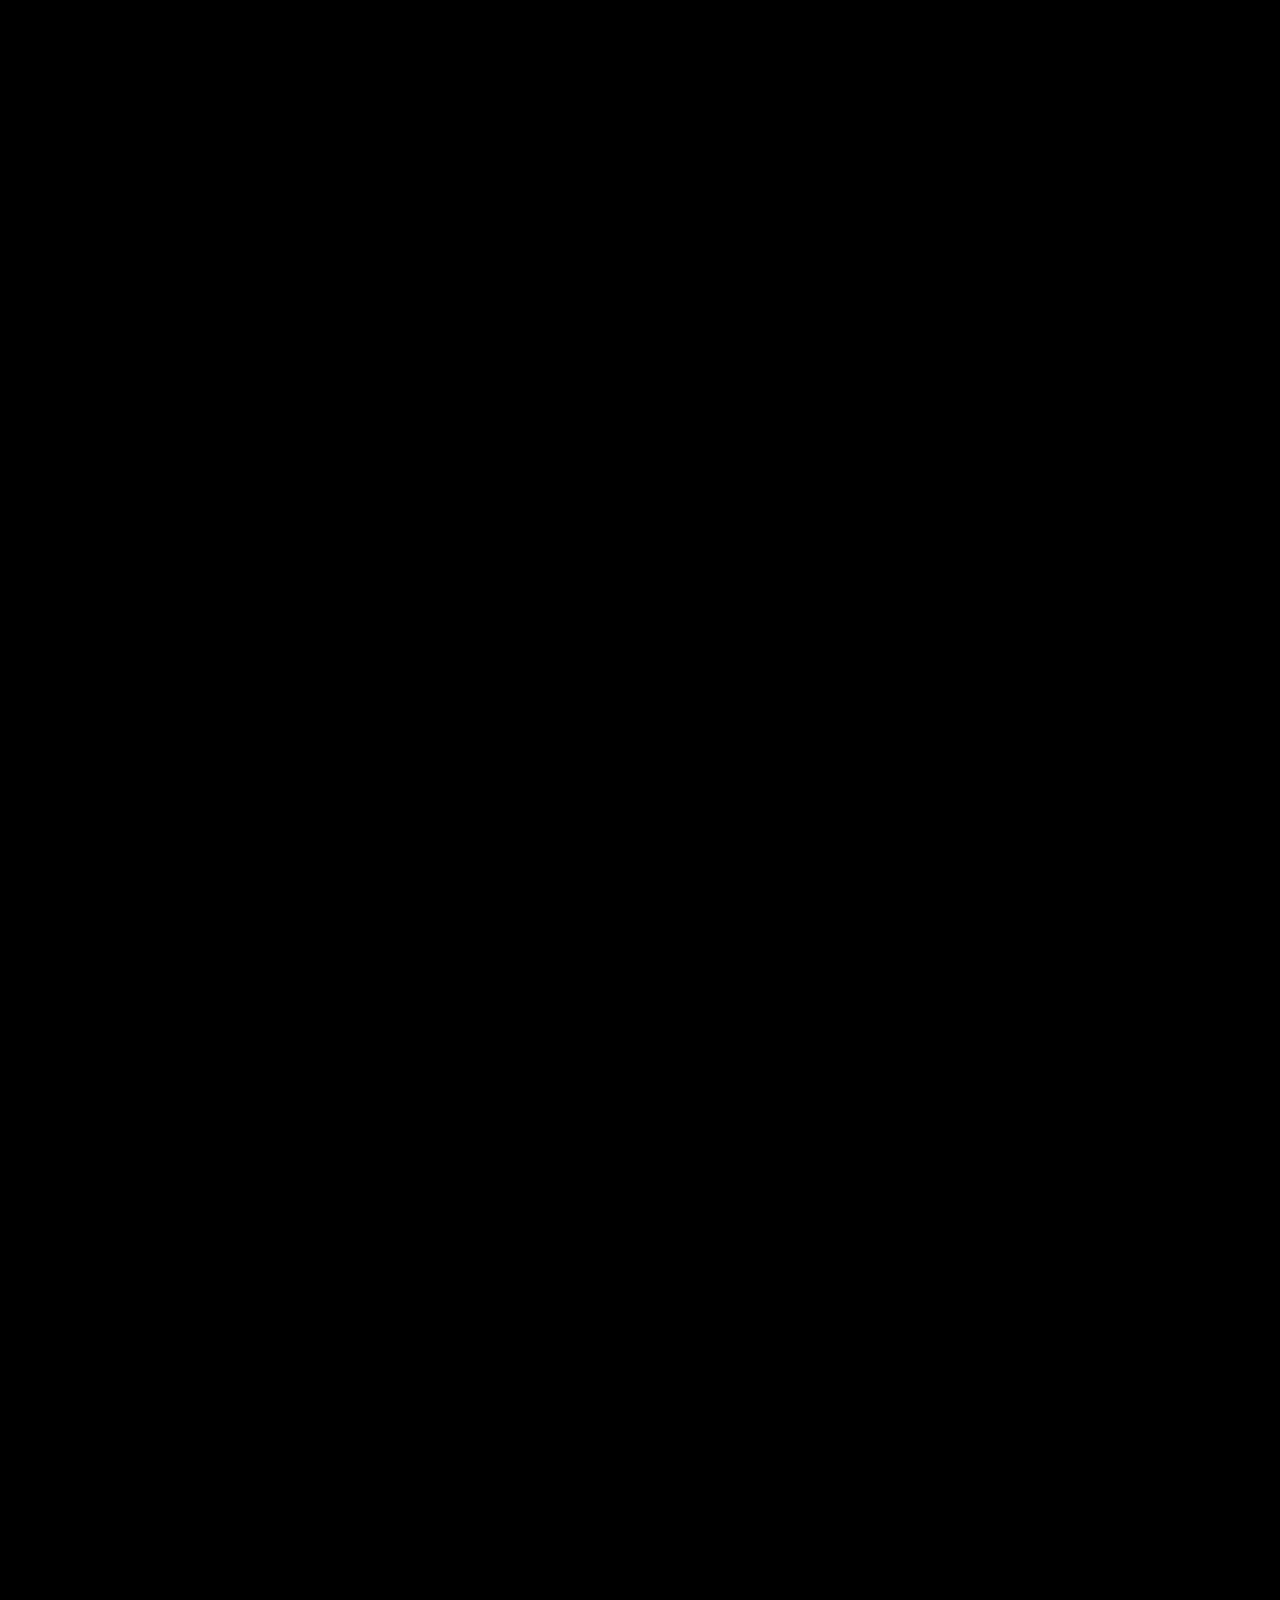
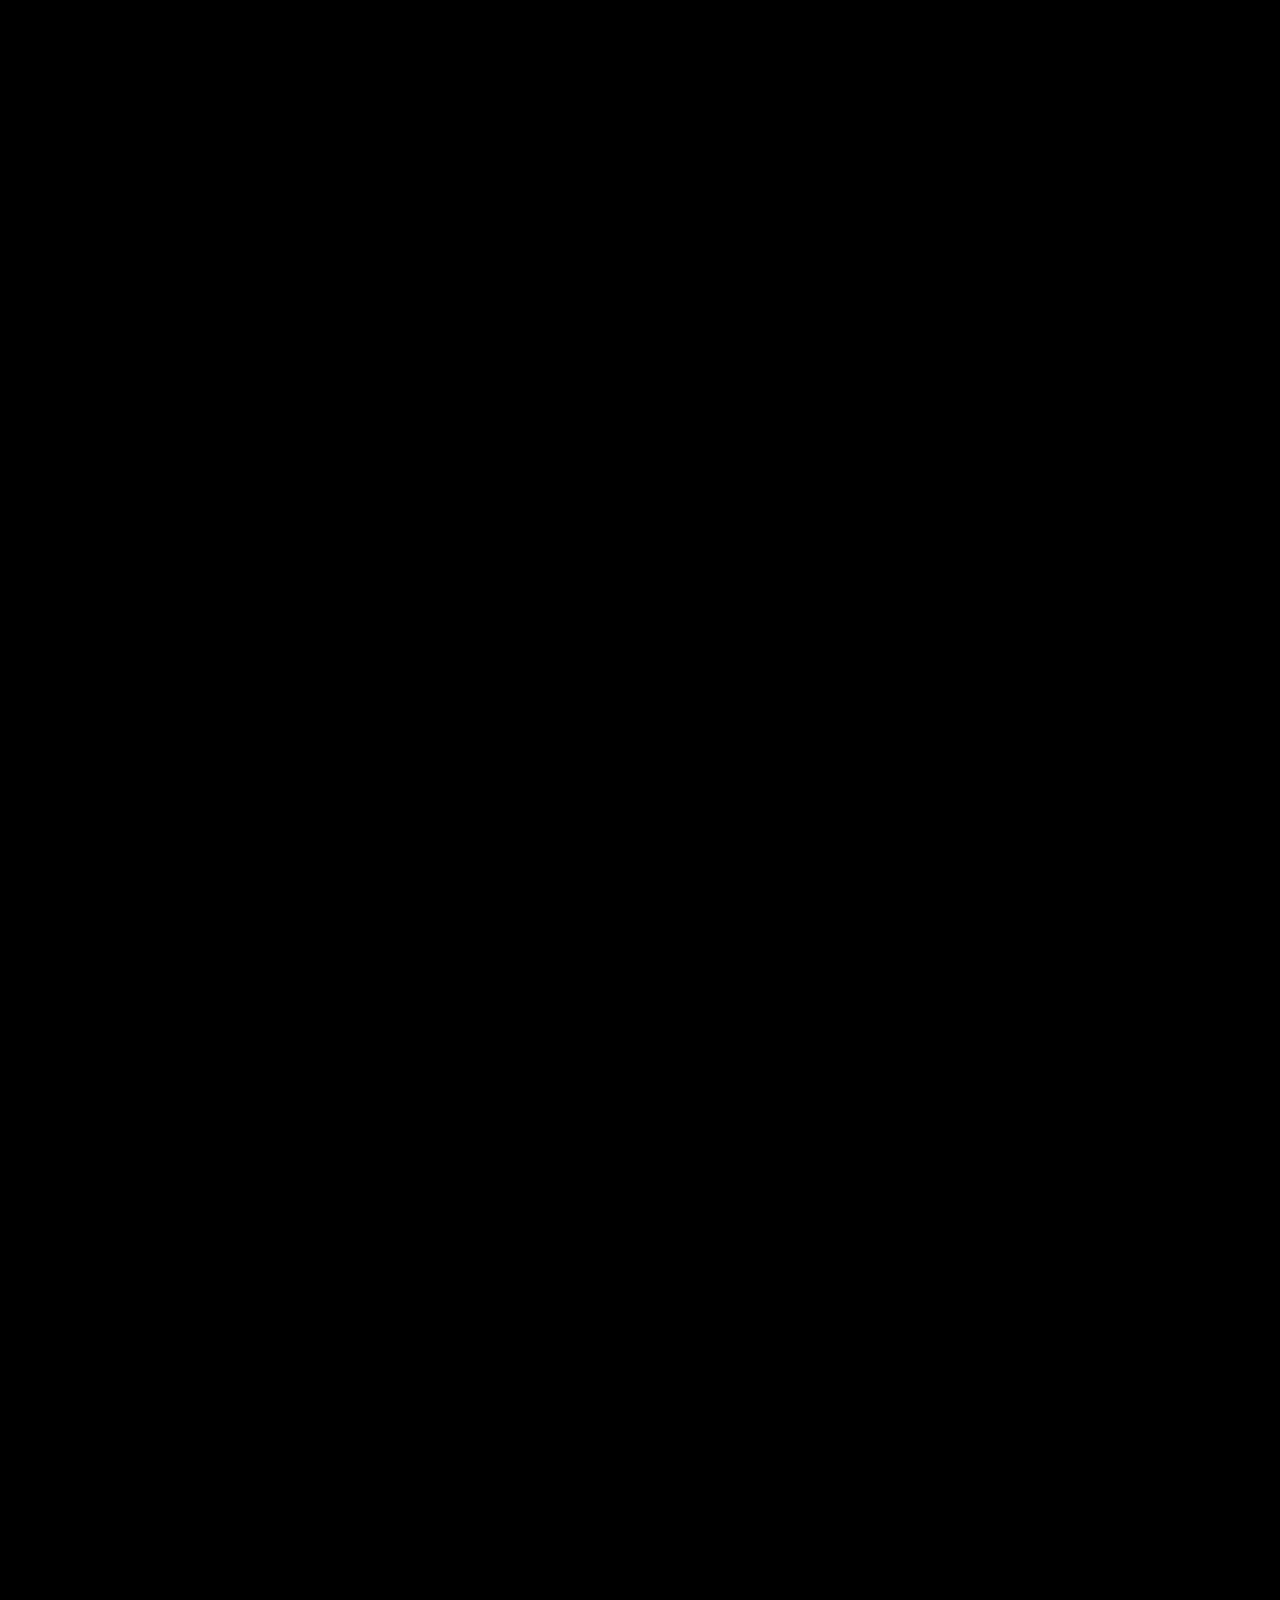
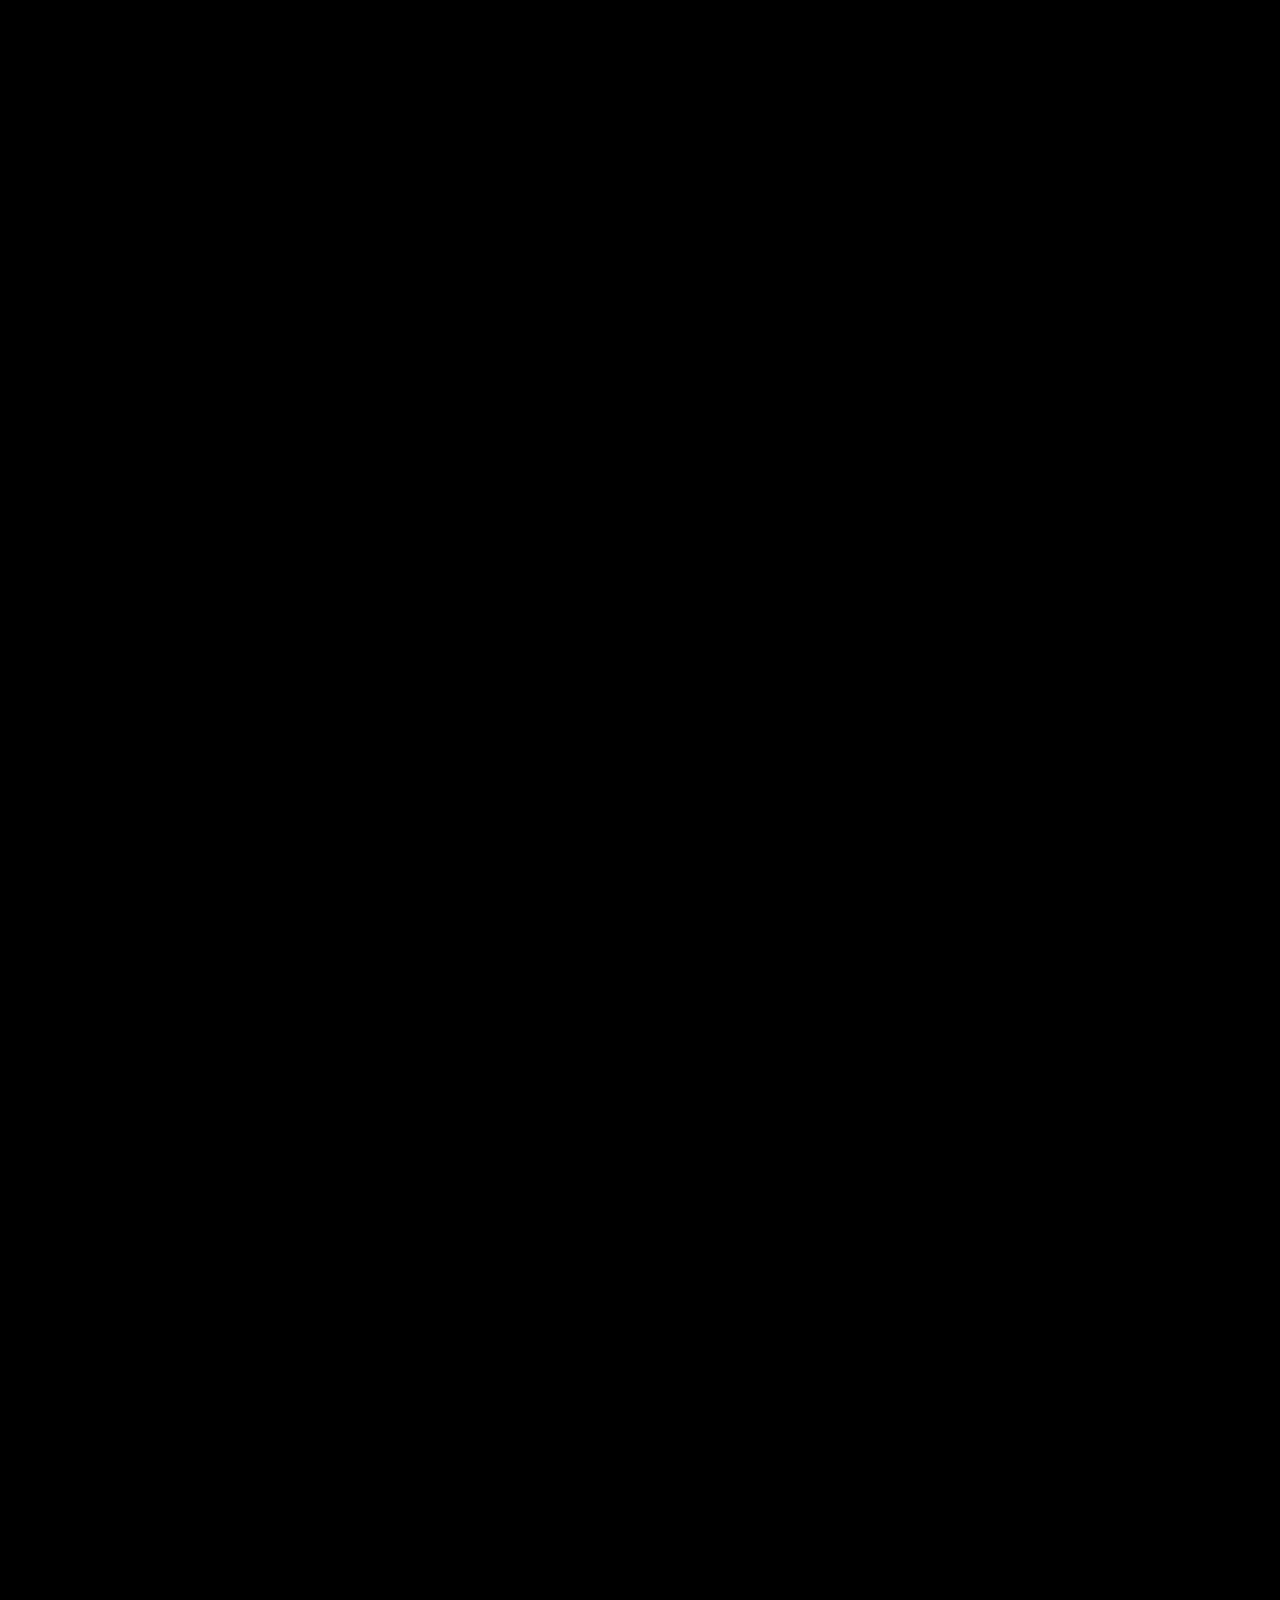
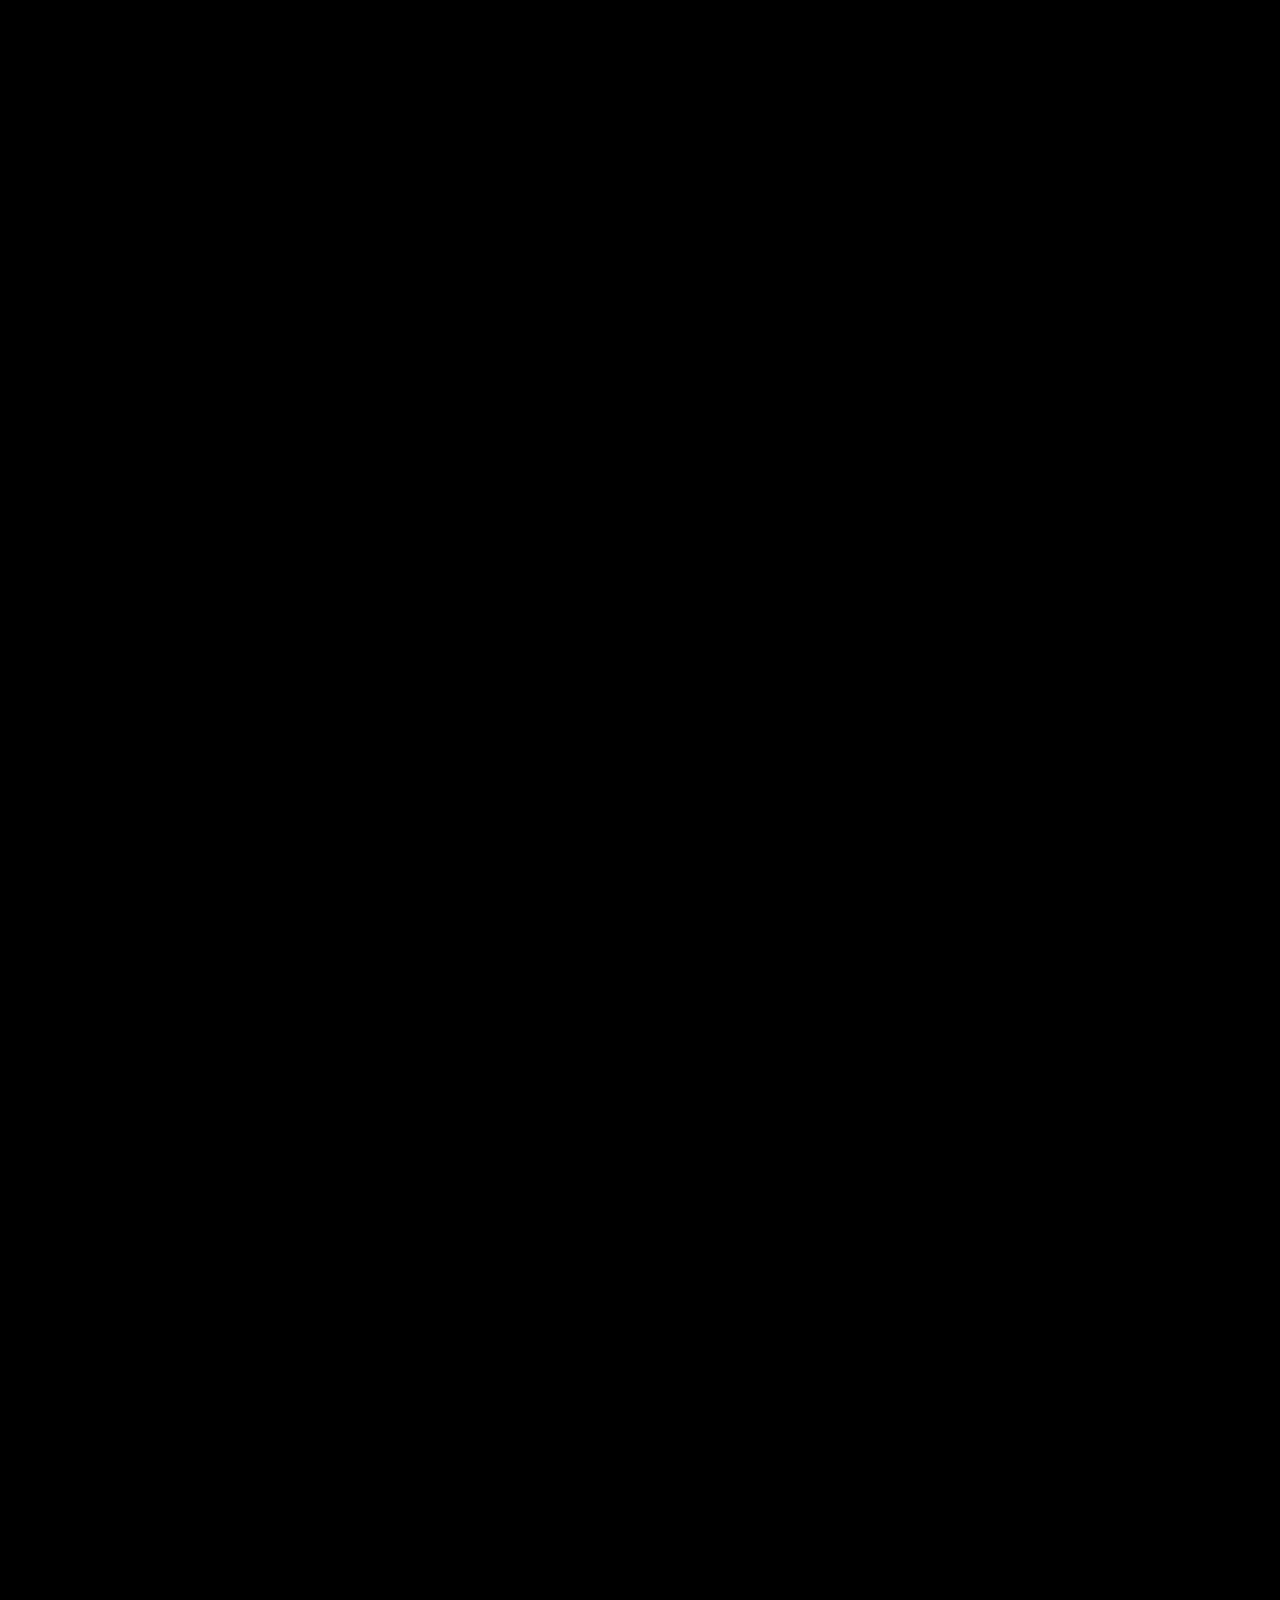
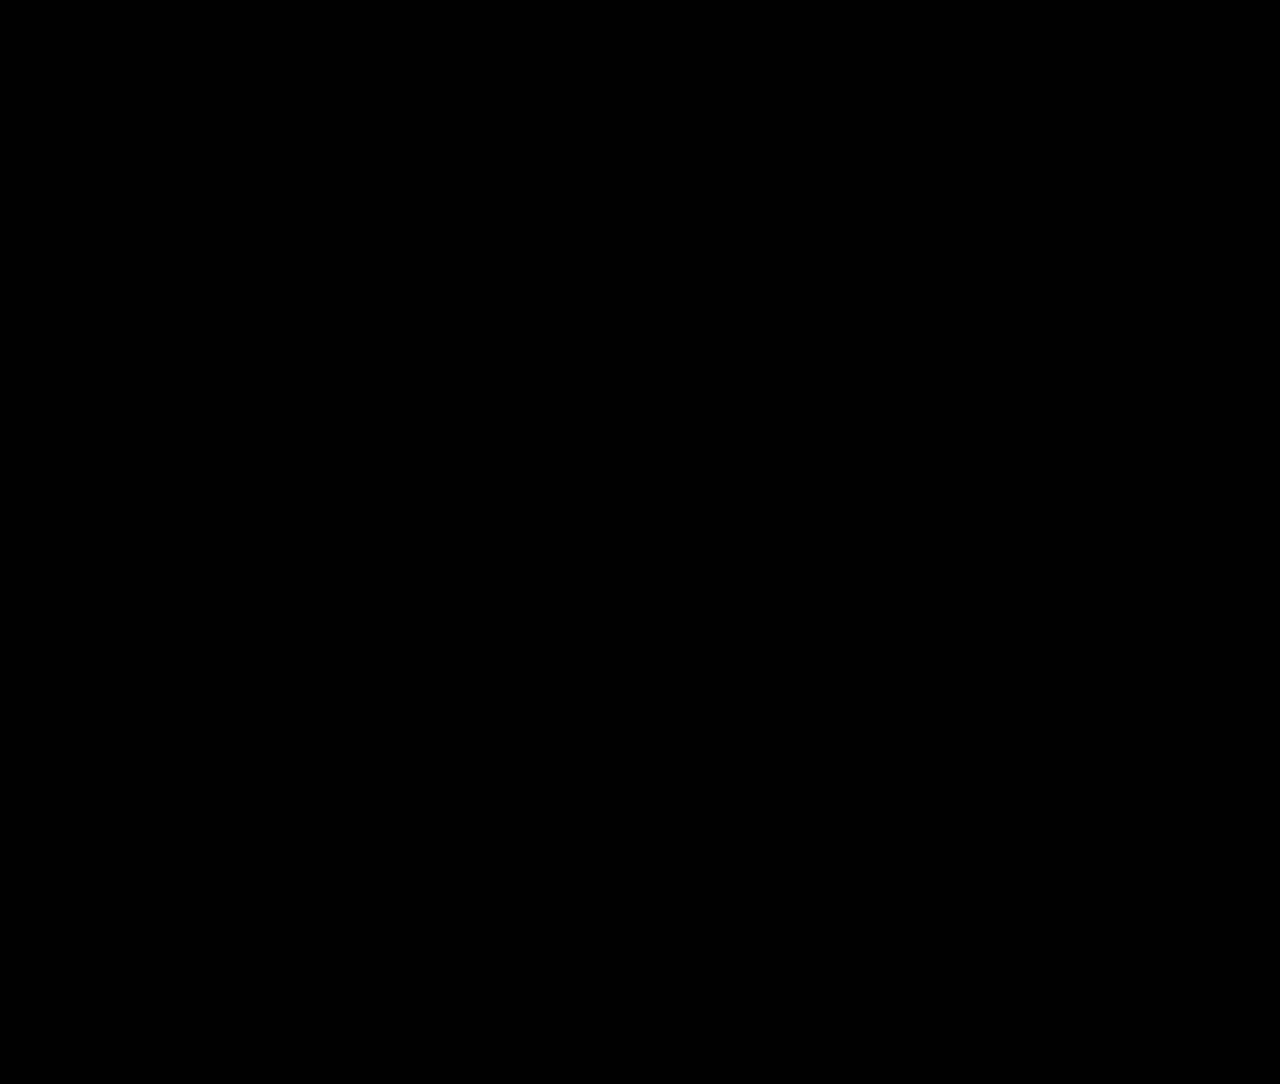
==== commit c9467330: "Updates" ====
--- a/index.html
+++ b/index.html
@@ -19,8 +19,8 @@
     <link href="https://fonts.googleapis.com/css2?family=Fira+Code:wght@400;500;600;700&family=Inter:wght@300;400;500;600;700;800&display=swap" rel="stylesheet">
     
     <title>Dileep Kumar | AI Engineer</title>
-    <script type="module" crossorigin src="/assets/index-CTrMhPT1.js"></script>
-    <link rel="stylesheet" crossorigin href="/assets/index-Bi4ftUya.css">
+    <script type="module" crossorigin src="/assets/index-DO1RPD1t.js"></script>
+    <link rel="stylesheet" crossorigin href="/assets/index-BmGqmtyQ.css">
   </head>
   <body>
     <div id="root"></div>
--- a/assets/index-BmGqmtyQ.css
+++ b/assets/index-BmGqmtyQ.css
@@ -0,0 +1 @@
+@layer properties{@supports (((-webkit-hyphens:none)) and (not (margin-trim:inline))) or ((-moz-orient:inline) and (not (color:rgb(from red r g b)))){*,:before,:after,::backdrop{--tw-translate-x:0;--tw-translate-y:0;--tw-translate-z:0;--tw-rotate-x:initial;--tw-rotate-y:initial;--tw-rotate-z:initial;--tw-skew-x:initial;--tw-skew-y:initial;--tw-space-y-reverse:0;--tw-space-x-reverse:0;--tw-border-style:solid;--tw-gradient-position:initial;--tw-gradient-from:#0000;--tw-gradient-via:#0000;--tw-gradient-to:#0000;--tw-gradient-stops:initial;--tw-gradient-via-stops:initial;--tw-gradient-from-position:0%;--tw-gradient-via-position:50%;--tw-gradient-to-position:100%;--tw-leading:initial;--tw-font-weight:initial;--tw-shadow:0 0 #0000;--tw-shadow-color:initial;--tw-shadow-alpha:100%;--tw-inset-shadow:0 0 #0000;--tw-inset-shadow-color:initial;--tw-inset-shadow-alpha:100%;--tw-ring-color:initial;--tw-ring-shadow:0 0 #0000;--tw-inset-ring-color:initial;--tw-inset-ring-shadow:0 0 #0000;--tw-ring-inset:initial;--tw-ring-offset-width:0px;--tw-ring-offset-color:#fff;--tw-ring-offset-shadow:0 0 #0000;--tw-blur:initial;--tw-brightness:initial;--tw-contrast:initial;--tw-grayscale:initial;--tw-hue-rotate:initial;--tw-invert:initial;--tw-opacity:initial;--tw-saturate:initial;--tw-sepia:initial;--tw-drop-shadow:initial;--tw-drop-shadow-color:initial;--tw-drop-shadow-alpha:100%;--tw-drop-shadow-size:initial;--tw-duration:initial;--tw-scale-x:1;--tw-scale-y:1;--tw-scale-z:1}}}@layer theme{:root,:host{--font-sans:ui-sans-serif,system-ui,sans-serif,"Apple Color Emoji","Segoe UI Emoji","Segoe UI Symbol","Noto Color Emoji";--font-mono:ui-monospace,SFMono-Regular,Menlo,Monaco,Consolas,"Liberation Mono","Courier New",monospace;--color-red-500:oklch(63.7% .237 25.331);--color-red-600:oklch(57.7% .245 27.325);--color-orange-500:oklch(70.5% .213 47.604);--color-yellow-400:oklch(85.2% .199 91.936);--color-green-500:oklch(72.3% .219 149.579);--color-cyan-500:oklch(71.5% .143 215.221);--color-indigo-400:oklch(67.3% .182 276.935);--color-indigo-500:oklch(58.5% .233 277.117);--color-indigo-600:oklch(51.1% .262 276.966);--color-purple-500:oklch(62.7% .265 303.9);--color-slate-300:oklch(86.9% .022 252.894);--color-slate-400:oklch(70.4% .04 256.788);--color-slate-500:oklch(55.4% .046 257.417);--color-slate-600:oklch(44.6% .043 257.281);--color-slate-700:oklch(37.2% .044 257.287);--color-slate-800:oklch(27.9% .041 260.031);--color-slate-900:oklch(20.8% .042 265.755);--color-black:#000;--color-white:#fff;--spacing:.25rem;--container-3xl:48rem;--container-4xl:56rem;--container-5xl:64rem;--container-6xl:72rem;--container-7xl:80rem;--text-xs:.75rem;--text-xs--line-height:calc(1/.75);--text-sm:.875rem;--text-sm--line-height:calc(1.25/.875);--text-base:1rem;--text-base--line-height: 1.5 ;--text-lg:1.125rem;--text-lg--line-height:calc(1.75/1.125);--text-xl:1.25rem;--text-xl--line-height:calc(1.75/1.25);--text-2xl:1.5rem;--text-2xl--line-height:calc(2/1.5);--text-3xl:1.875rem;--text-3xl--line-height: 1.2 ;--text-4xl:2.25rem;--text-4xl--line-height:calc(2.5/2.25);--text-5xl:3rem;--text-5xl--line-height:1;--text-7xl:4.5rem;--text-7xl--line-height:1;--text-8xl:6rem;--text-8xl--line-height:1;--font-weight-semibold:600;--font-weight-bold:700;--leading-relaxed:1.625;--radius-lg:.5rem;--radius-xl:.75rem;--radius-2xl:1rem;--animate-bounce:bounce 1s infinite;--blur-3xl:64px;--default-transition-duration:.15s;--default-transition-timing-function:cubic-bezier(.4,0,.2,1);--default-font-family:var(--font-sans);--default-mono-font-family:var(--font-mono);--font-family-sans:"Inter",system-ui,sans-serif;--font-family-mono:"Fira Code","JetBrains Mono",monospace;--color-primary:#6366f1;--color-secondary:#8b5cf6;--color-accent:#06b6d4;--color-dark:#0f172a;--color-darker:#020617;--color-hacker-primary:#00ff41;--color-hacker-secondary:#00d935;--color-hacker-accent:#39ff14;--color-hacker-dark:#0a0a0a;--color-hacker-darker:#000;--color-hacker-glow:#00ff4180}}@layer base{*,:after,:before,::backdrop{box-sizing:border-box;border:0 solid;margin:0;padding:0}::file-selector-button{box-sizing:border-box;border:0 solid;margin:0;padding:0}html,:host{-webkit-text-size-adjust:100%;tab-size:4;line-height:1.5;font-family:var(--default-font-family,ui-sans-serif,system-ui,sans-serif,"Apple Color Emoji","Segoe UI Emoji","Segoe UI Symbol","Noto Color Emoji");font-feature-settings:var(--default-font-feature-settings,normal);font-variation-settings:var(--default-font-variation-settings,normal);-webkit-tap-highlight-color:transparent}hr{height:0;color:inherit;border-top-width:1px}abbr:where([title]){-webkit-text-decoration:underline dotted;text-decoration:underline dotted}h1,h2,h3,h4,h5,h6{font-size:inherit;font-weight:inherit}a{color:inherit;-webkit-text-decoration:inherit;text-decoration:inherit}b,strong{font-weight:bolder}code,kbd,samp,pre{font-family:var(--default-mono-font-family,ui-monospace,SFMono-Regular,Menlo,Monaco,Consolas,"Liberation Mono","Courier New",monospace);font-feature-settings:var(--default-mono-font-feature-settings,normal);font-variation-settings:var(--default-mono-font-variation-settings,normal);font-size:1em}small{font-size:80%}sub,sup{vertical-align:baseline;font-size:75%;line-height:0;position:relative}sub{bottom:-.25em}sup{top:-.5em}table{text-indent:0;border-color:inherit;border-collapse:collapse}:-moz-focusring{outline:auto}progress{vertical-align:baseline}summary{display:list-item}ol,ul,menu{list-style:none}img,svg,video,canvas,audio,iframe,embed,object{vertical-align:middle;display:block}img,video{max-width:100%;height:auto}button,input,select,optgroup,textarea{font:inherit;font-feature-settings:inherit;font-variation-settings:inherit;letter-spacing:inherit;color:inherit;opacity:1;background-color:#0000;border-radius:0}::file-selector-button{font:inherit;font-feature-settings:inherit;font-variation-settings:inherit;letter-spacing:inherit;color:inherit;opacity:1;background-color:#0000;border-radius:0}:where(select:is([multiple],[size])) optgroup{font-weight:bolder}:where(select:is([multiple],[size])) optgroup option{padding-inline-start:20px}::file-selector-button{margin-inline-end:4px}::placeholder{opacity:1}@supports (not ((-webkit-appearance:-apple-pay-button))) or (contain-intrinsic-size:1px){::placeholder{color:currentColor}@supports (color:color-mix(in lab,red,red)){::placeholder{color:color-mix(in oklab,currentcolor 50%,transparent)}}}textarea{resize:vertical}::-webkit-search-decoration{-webkit-appearance:none}::-webkit-date-and-time-value{min-height:1lh;text-align:inherit}::-webkit-datetime-edit{display:inline-flex}::-webkit-datetime-edit-fields-wrapper{padding:0}::-webkit-datetime-edit{padding-block:0}::-webkit-datetime-edit-year-field{padding-block:0}::-webkit-datetime-edit-month-field{padding-block:0}::-webkit-datetime-edit-day-field{padding-block:0}::-webkit-datetime-edit-hour-field{padding-block:0}::-webkit-datetime-edit-minute-field{padding-block:0}::-webkit-datetime-edit-second-field{padding-block:0}::-webkit-datetime-edit-millisecond-field{padding-block:0}::-webkit-datetime-edit-meridiem-field{padding-block:0}::-webkit-calendar-picker-indicator{line-height:1}:-moz-ui-invalid{box-shadow:none}button,input:where([type=button],[type=reset],[type=submit]){appearance:button}::file-selector-button{appearance:button}::-webkit-inner-spin-button{height:auto}::-webkit-outer-spin-button{height:auto}[hidden]:where(:not([hidden=until-found])){display:none!important}}@layer components;@layer utilities{.absolute{position:absolute}.fixed{position:fixed}.relative{position:relative}.inset-0{inset:calc(var(--spacing)*0)}.inset-1{inset:calc(var(--spacing)*1)}.top-0{top:calc(var(--spacing)*0)}.top-1\/2{top:50%}.top-1\/4{top:25%}.right-0{right:calc(var(--spacing)*0)}.right-1\/4{right:25%}.right-8{right:calc(var(--spacing)*8)}.-bottom-1{bottom:calc(var(--spacing)*-1)}.bottom-0{bottom:calc(var(--spacing)*0)}.bottom-1\/4{bottom:25%}.bottom-8{bottom:calc(var(--spacing)*8)}.left-0{left:calc(var(--spacing)*0)}.left-1\/2{left:50%}.left-1\/4{left:25%}.z-10{z-index:10}.z-50{z-index:50}.mx-auto{margin-inline:auto}.my-0{margin-block:calc(var(--spacing)*0)}.mt-1{margin-top:calc(var(--spacing)*1)}.mt-2{margin-top:calc(var(--spacing)*2)}.mt-4{margin-top:calc(var(--spacing)*4)}.mt-6{margin-top:calc(var(--spacing)*6)}.mt-16{margin-top:calc(var(--spacing)*16)}.mb-2{margin-bottom:calc(var(--spacing)*2)}.mb-3{margin-bottom:calc(var(--spacing)*3)}.mb-4{margin-bottom:calc(var(--spacing)*4)}.mb-6{margin-bottom:calc(var(--spacing)*6)}.mb-8{margin-bottom:calc(var(--spacing)*8)}.mb-12{margin-bottom:calc(var(--spacing)*12)}.mb-16{margin-bottom:calc(var(--spacing)*16)}.ml-2{margin-left:calc(var(--spacing)*2)}.block{display:block}.flex{display:flex}.grid{display:grid}.hidden{display:none}.inline-block{display:inline-block}.inline-flex{display:inline-flex}.h-0\.5{height:calc(var(--spacing)*.5)}.h-3{height:calc(var(--spacing)*3)}.h-4{height:calc(var(--spacing)*4)}.h-5{height:calc(var(--spacing)*5)}.h-6{height:calc(var(--spacing)*6)}.h-8{height:calc(var(--spacing)*8)}.h-10{height:calc(var(--spacing)*10)}.h-12{height:calc(var(--spacing)*12)}.h-14{height:calc(var(--spacing)*14)}.h-48{height:calc(var(--spacing)*48)}.h-64{height:calc(var(--spacing)*64)}.h-96{height:calc(var(--spacing)*96)}.h-full{height:100%}.min-h-screen{min-height:100vh}.w-0{width:calc(var(--spacing)*0)}.w-0\.5{width:calc(var(--spacing)*.5)}.w-1{width:calc(var(--spacing)*1)}.w-4{width:calc(var(--spacing)*4)}.w-5{width:calc(var(--spacing)*5)}.w-6{width:calc(var(--spacing)*6)}.w-8{width:calc(var(--spacing)*8)}.w-12{width:calc(var(--spacing)*12)}.w-14{width:calc(var(--spacing)*14)}.w-48{width:calc(var(--spacing)*48)}.w-64{width:calc(var(--spacing)*64)}.w-96{width:calc(var(--spacing)*96)}.w-full{width:100%}.max-w-3xl{max-width:var(--container-3xl)}.max-w-4xl{max-width:var(--container-4xl)}.max-w-5xl{max-width:var(--container-5xl)}.max-w-6xl{max-width:var(--container-6xl)}.max-w-7xl{max-width:var(--container-7xl)}.min-w-0{min-width:calc(var(--spacing)*0)}.-translate-x-1\/2{--tw-translate-x: -50% ;translate:var(--tw-translate-x)var(--tw-translate-y)}.transform{transform:var(--tw-rotate-x,)var(--tw-rotate-y,)var(--tw-rotate-z,)var(--tw-skew-x,)var(--tw-skew-y,)}.animate-bounce{animation:var(--animate-bounce)}.cursor-default{cursor:default}.scroll-mt-20{scroll-margin-top:calc(var(--spacing)*20)}.grid-cols-1{grid-template-columns:repeat(1,minmax(0,1fr))}.flex-col{flex-direction:column}.flex-wrap{flex-wrap:wrap}.items-center{align-items:center}.items-start{align-items:flex-start}.justify-between{justify-content:space-between}.justify-center{justify-content:center}.gap-2{gap:calc(var(--spacing)*2)}.gap-3{gap:calc(var(--spacing)*3)}.gap-4{gap:calc(var(--spacing)*4)}.gap-6{gap:calc(var(--spacing)*6)}.gap-8{gap:calc(var(--spacing)*8)}.gap-12{gap:calc(var(--spacing)*12)}:where(.space-y-2>:not(:last-child)){--tw-space-y-reverse:0;margin-block-start:calc(calc(var(--spacing)*2)*var(--tw-space-y-reverse));margin-block-end:calc(calc(var(--spacing)*2)*calc(1 - var(--tw-space-y-reverse)))}:where(.space-y-3>:not(:last-child)){--tw-space-y-reverse:0;margin-block-start:calc(calc(var(--spacing)*3)*var(--tw-space-y-reverse));margin-block-end:calc(calc(var(--spacing)*3)*calc(1 - var(--tw-space-y-reverse)))}:where(.space-y-6>:not(:last-child)){--tw-space-y-reverse:0;margin-block-start:calc(calc(var(--spacing)*6)*var(--tw-space-y-reverse));margin-block-end:calc(calc(var(--spacing)*6)*calc(1 - var(--tw-space-y-reverse)))}:where(.space-x-8>:not(:last-child)){--tw-space-x-reverse:0;margin-inline-start:calc(calc(var(--spacing)*8)*var(--tw-space-x-reverse));margin-inline-end:calc(calc(var(--spacing)*8)*calc(1 - var(--tw-space-x-reverse)))}.overflow-hidden{overflow:hidden}.rounded{border-radius:.25rem}.rounded-2xl{border-radius:var(--radius-2xl)}.rounded-full{border-radius:3.40282e38px}.rounded-lg{border-radius:var(--radius-lg)}.rounded-xl{border-radius:var(--radius-xl)}.border{border-style:var(--tw-border-style);border-width:1px}.border-2{border-style:var(--tw-border-style);border-width:2px}.border-t{border-top-style:var(--tw-border-style);border-top-width:1px}.border-\[\#00ff41\]{border-color:#00ff41}.border-\[\#00ff41\]\/30{border-color:#00ff414d}.border-red-500{border-color:var(--color-red-500)}.border-slate-600{border-color:var(--color-slate-600)}.border-slate-700{border-color:var(--color-slate-700)}.border-slate-700\/50{border-color:#31415880}@supports (color:color-mix(in lab,red,red)){.border-slate-700\/50{border-color:color-mix(in oklab,var(--color-slate-700)50%,transparent)}}.border-slate-800{border-color:var(--color-slate-800)}.bg-\[\#00ff41\]{background-color:#00ff41}.bg-black{background-color:var(--color-black)}.bg-black\/90{background-color:#000000e6}@supports (color:color-mix(in lab,red,red)){.bg-black\/90{background-color:color-mix(in oklab,var(--color-black)90%,transparent)}}.bg-green-500{background-color:var(--color-green-500)}.bg-indigo-500{background-color:var(--color-indigo-500)}.bg-slate-900{background-color:var(--color-slate-900)}.bg-gradient-to-br{--tw-gradient-position:to bottom right in oklab;background-image:linear-gradient(var(--tw-gradient-stops))}.bg-gradient-to-r{--tw-gradient-position:to right in oklab;background-image:linear-gradient(var(--tw-gradient-stops))}.bg-\[linear-gradient\(rgba\(0\,255\,65\,0\.03\)_1px\,transparent_1px\)\,linear-gradient\(90deg\,rgba\(0\,255\,65\,0\.03\)_1px\,transparent_1px\)\]{background-image:linear-gradient(#00ff4108 1px,#0000 1px),linear-gradient(90deg,#00ff4108 1px,#0000 1px)}.bg-\[linear-gradient\(rgba\(99\,102\,241\,0\.03\)_1px\,transparent_1px\)\,linear-gradient\(90deg\,rgba\(99\,102\,241\,0\.03\)_1px\,transparent_1px\)\]{background-image:linear-gradient(#6366f108 1px,#0000 1px),linear-gradient(90deg,#6366f108 1px,#0000 1px)}.from-\[\#00ff41\]{--tw-gradient-from:#00ff41;--tw-gradient-stops:var(--tw-gradient-via-stops,var(--tw-gradient-position),var(--tw-gradient-from)var(--tw-gradient-from-position),var(--tw-gradient-to)var(--tw-gradient-to-position))}.from-indigo-500{--tw-gradient-from:var(--color-indigo-500);--tw-gradient-stops:var(--tw-gradient-via-stops,var(--tw-gradient-position),var(--tw-gradient-from)var(--tw-gradient-from-position),var(--tw-gradient-to)var(--tw-gradient-to-position))}.from-red-600{--tw-gradient-from:var(--color-red-600);--tw-gradient-stops:var(--tw-gradient-via-stops,var(--tw-gradient-position),var(--tw-gradient-from)var(--tw-gradient-from-position),var(--tw-gradient-to)var(--tw-gradient-to-position))}.from-yellow-400{--tw-gradient-from:var(--color-yellow-400);--tw-gradient-stops:var(--tw-gradient-via-stops,var(--tw-gradient-position),var(--tw-gradient-from)var(--tw-gradient-from-position),var(--tw-gradient-to)var(--tw-gradient-to-position))}.via-\[\#00d935\]{--tw-gradient-via:#00d935;--tw-gradient-via-stops:var(--tw-gradient-position),var(--tw-gradient-from)var(--tw-gradient-from-position),var(--tw-gradient-via)var(--tw-gradient-via-position),var(--tw-gradient-to)var(--tw-gradient-to-position);--tw-gradient-stops:var(--tw-gradient-via-stops)}.via-purple-500{--tw-gradient-via:var(--color-purple-500);--tw-gradient-via-stops:var(--tw-gradient-position),var(--tw-gradient-from)var(--tw-gradient-from-position),var(--tw-gradient-via)var(--tw-gradient-via-position),var(--tw-gradient-to)var(--tw-gradient-to-position);--tw-gradient-stops:var(--tw-gradient-via-stops)}.to-\[\#39ff14\]{--tw-gradient-to:#39ff14;--tw-gradient-stops:var(--tw-gradient-via-stops,var(--tw-gradient-position),var(--tw-gradient-from)var(--tw-gradient-from-position),var(--tw-gradient-to)var(--tw-gradient-to-position))}.to-cyan-500{--tw-gradient-to:var(--color-cyan-500);--tw-gradient-stops:var(--tw-gradient-via-stops,var(--tw-gradient-position),var(--tw-gradient-from)var(--tw-gradient-from-position),var(--tw-gradient-to)var(--tw-gradient-to-position))}.to-orange-500{--tw-gradient-to:var(--color-orange-500);--tw-gradient-stops:var(--tw-gradient-via-stops,var(--tw-gradient-position),var(--tw-gradient-from)var(--tw-gradient-from-position),var(--tw-gradient-to)var(--tw-gradient-to-position))}.to-purple-500{--tw-gradient-to:var(--color-purple-500);--tw-gradient-stops:var(--tw-gradient-via-stops,var(--tw-gradient-position),var(--tw-gradient-from)var(--tw-gradient-from-position),var(--tw-gradient-to)var(--tw-gradient-to-position))}.to-red-500{--tw-gradient-to:var(--color-red-500);--tw-gradient-stops:var(--tw-gradient-via-stops,var(--tw-gradient-position),var(--tw-gradient-from)var(--tw-gradient-from-position),var(--tw-gradient-to)var(--tw-gradient-to-position))}.bg-\[size\:30px_30px\]{background-size:30px 30px}.bg-\[size\:50px_50px\]{background-size:50px 50px}.p-1{padding:calc(var(--spacing)*1)}.p-2{padding:calc(var(--spacing)*2)}.p-5{padding:calc(var(--spacing)*5)}.p-6{padding:calc(var(--spacing)*6)}.px-2{padding-inline:calc(var(--spacing)*2)}.px-3{padding-inline:calc(var(--spacing)*3)}.px-4{padding-inline:calc(var(--spacing)*4)}.px-6{padding-inline:calc(var(--spacing)*6)}.py-0\.5{padding-block:calc(var(--spacing)*.5)}.py-1{padding-block:calc(var(--spacing)*1)}.py-1\.5{padding-block:calc(var(--spacing)*1.5)}.py-2{padding-block:calc(var(--spacing)*2)}.py-3{padding-block:calc(var(--spacing)*3)}.py-5{padding-block:calc(var(--spacing)*5)}.py-8{padding-block:calc(var(--spacing)*8)}.py-12{padding-block:calc(var(--spacing)*12)}.pt-2{padding-top:calc(var(--spacing)*2)}.pt-20{padding-top:calc(var(--spacing)*20)}.pb-4{padding-bottom:calc(var(--spacing)*4)}.text-center{text-align:center}.font-mono{font-family:var(--font-mono)}.text-2xl{font-size:var(--text-2xl);line-height:var(--tw-leading,var(--text-2xl--line-height))}.text-3xl{font-size:var(--text-3xl);line-height:var(--tw-leading,var(--text-3xl--line-height))}.text-5xl{font-size:var(--text-5xl);line-height:var(--tw-leading,var(--text-5xl--line-height))}.text-lg{font-size:var(--text-lg);line-height:var(--tw-leading,var(--text-lg--line-height))}.text-sm{font-size:var(--text-sm);line-height:var(--tw-leading,var(--text-sm--line-height))}.text-xl{font-size:var(--text-xl);line-height:var(--tw-leading,var(--text-xl--line-height))}.text-xs{font-size:var(--text-xs);line-height:var(--tw-leading,var(--text-xs--line-height))}.text-\[8px\]{font-size:8px}.leading-relaxed{--tw-leading:var(--leading-relaxed);line-height:var(--leading-relaxed)}.font-bold{--tw-font-weight:var(--font-weight-bold);font-weight:var(--font-weight-bold)}.font-semibold{--tw-font-weight:var(--font-weight-semibold);font-weight:var(--font-weight-semibold)}.break-words{overflow-wrap:break-word}.break-all{word-break:break-all}.whitespace-nowrap{white-space:nowrap}.text-\[\#00ff41\]{color:#00ff41}.text-\[\#00ff41\]\/30{color:#00ff414d}.text-\[\#00ff41\]\/70{color:#00ff41b3}.text-black{color:var(--color-black)}.text-indigo-400{color:var(--color-indigo-400)}.text-red-500{color:var(--color-red-500)}.text-slate-300{color:var(--color-slate-300)}.text-slate-400{color:var(--color-slate-400)}.text-slate-500{color:var(--color-slate-500)}.text-white{color:var(--color-white)}.opacity-0{opacity:0}.opacity-100{opacity:1}.shadow-\[0_0_10px_rgba\(0\,255\,65\,0\.5\)\]{--tw-shadow:0 0 10px var(--tw-shadow-color,#00ff4180);box-shadow:var(--tw-inset-shadow),var(--tw-inset-ring-shadow),var(--tw-ring-offset-shadow),var(--tw-ring-shadow),var(--tw-shadow)}.blur-3xl{--tw-blur:blur(var(--blur-3xl));filter:var(--tw-blur,)var(--tw-brightness,)var(--tw-contrast,)var(--tw-grayscale,)var(--tw-hue-rotate,)var(--tw-invert,)var(--tw-saturate,)var(--tw-sepia,)var(--tw-drop-shadow,)}.filter{filter:var(--tw-blur,)var(--tw-brightness,)var(--tw-contrast,)var(--tw-grayscale,)var(--tw-hue-rotate,)var(--tw-invert,)var(--tw-saturate,)var(--tw-sepia,)var(--tw-drop-shadow,)}.transition-all{transition-property:all;transition-timing-function:var(--tw-ease,var(--default-transition-timing-function));transition-duration:var(--tw-duration,var(--default-transition-duration))}.transition-colors{transition-property:color,background-color,border-color,outline-color,text-decoration-color,fill,stroke,--tw-gradient-from,--tw-gradient-via,--tw-gradient-to;transition-timing-function:var(--tw-ease,var(--default-transition-timing-function));transition-duration:var(--tw-duration,var(--default-transition-duration))}.transition-opacity{transition-property:opacity;transition-timing-function:var(--tw-ease,var(--default-transition-timing-function));transition-duration:var(--tw-duration,var(--default-transition-duration))}.duration-300{--tw-duration:.3s;transition-duration:.3s}.duration-500{--tw-duration:.5s;transition-duration:.5s}@media(hover:hover){.group-hover\:w-full:is(:where(.group):hover *){width:100%}.group-hover\:text-white:is(:where(.group):hover *){color:var(--color-white)}.hover\:-translate-y-1:hover{--tw-translate-y:calc(var(--spacing)*-1);translate:var(--tw-translate-x)var(--tw-translate-y)}.hover\:scale-110:hover{--tw-scale-x:110%;--tw-scale-y:110%;--tw-scale-z:110%;scale:var(--tw-scale-x)var(--tw-scale-y)}.hover\:bg-\[\#00ff41\]:hover{background-color:#00ff41}.hover\:bg-\[\#00ff41\]\/20:hover{background-color:#00ff4133}.hover\:bg-indigo-500\/20:hover{background-color:#625fff33}@supports (color:color-mix(in lab,red,red)){.hover\:bg-indigo-500\/20:hover{background-color:color-mix(in oklab,var(--color-indigo-500)20%,transparent)}}.hover\:bg-indigo-600:hover{background-color:var(--color-indigo-600)}.hover\:bg-red-500:hover{background-color:var(--color-red-500)}.hover\:bg-slate-800:hover{background-color:var(--color-slate-800)}.hover\:text-black:hover{color:var(--color-black)}.hover\:text-white:hover{color:var(--color-white)}.hover\:shadow-\[0_0_20px_rgba\(0\,255\,65\,0\.5\)\]:hover{--tw-shadow:0 0 20px var(--tw-shadow-color,#00ff4180);box-shadow:var(--tw-inset-shadow),var(--tw-inset-ring-shadow),var(--tw-ring-offset-shadow),var(--tw-ring-shadow),var(--tw-shadow)}.hover\:shadow-lg:hover{--tw-shadow:0 10px 15px -3px var(--tw-shadow-color,#0000001a),0 4px 6px -4px var(--tw-shadow-color,#0000001a);box-shadow:var(--tw-inset-shadow),var(--tw-inset-ring-shadow),var(--tw-ring-offset-shadow),var(--tw-ring-shadow),var(--tw-shadow)}.hover\:shadow-red-500\/30:hover{--tw-shadow-color:#fb2c364d}@supports (color:color-mix(in lab,red,red)){.hover\:shadow-red-500\/30:hover{--tw-shadow-color:color-mix(in oklab,color-mix(in oklab,var(--color-red-500)30%,transparent)var(--tw-shadow-alpha),transparent)}}}@media(min-width:40rem){.sm\:mb-16{margin-bottom:calc(var(--spacing)*16)}.sm\:hidden{display:none}.sm\:inline{display:inline}.sm\:h-72{height:calc(var(--spacing)*72)}.sm\:w-72{width:calc(var(--spacing)*72)}.sm\:grid-cols-2{grid-template-columns:repeat(2,minmax(0,1fr))}.sm\:px-4{padding-inline:calc(var(--spacing)*4)}.sm\:px-6{padding-inline:calc(var(--spacing)*6)}.sm\:px-8{padding-inline:calc(var(--spacing)*8)}.sm\:py-4{padding-block:calc(var(--spacing)*4)}.sm\:py-24{padding-block:calc(var(--spacing)*24)}.sm\:text-4xl{font-size:var(--text-4xl);line-height:var(--tw-leading,var(--text-4xl--line-height))}.sm\:text-8xl{font-size:var(--text-8xl);line-height:var(--tw-leading,var(--text-8xl--line-height))}.sm\:text-base{font-size:var(--text-base);line-height:var(--tw-leading,var(--text-base--line-height))}.sm\:text-lg{font-size:var(--text-lg);line-height:var(--tw-leading,var(--text-lg--line-height))}.sm\:text-\[10px\]{font-size:10px}}@media(min-width:48rem){.md\:left-1\/2{left:50%}.md\:block{display:block}.md\:flex{display:flex}.md\:hidden{display:none}.md\:h-80{height:calc(var(--spacing)*80)}.md\:w-1\/2{width:50%}.md\:w-80{width:calc(var(--spacing)*80)}.md\:grid-cols-2{grid-template-columns:repeat(2,minmax(0,1fr))}.md\:grid-cols-4{grid-template-columns:repeat(4,minmax(0,1fr))}.md\:flex-row{flex-direction:row}.md\:flex-row-reverse{flex-direction:row-reverse}.md\:pr-12{padding-right:calc(var(--spacing)*12)}.md\:pl-12{padding-left:calc(var(--spacing)*12)}.md\:text-left{text-align:left}.md\:text-right{text-align:right}.md\:text-2xl{font-size:var(--text-2xl);line-height:var(--tw-leading,var(--text-2xl--line-height))}.md\:text-5xl{font-size:var(--text-5xl);line-height:var(--tw-leading,var(--text-5xl--line-height))}.md\:text-7xl{font-size:var(--text-7xl);line-height:var(--tw-leading,var(--text-7xl--line-height))}}@media(min-width:64rem){.lg\:grid-cols-3{grid-template-columns:repeat(3,minmax(0,1fr))}.lg\:px-8{padding-inline:calc(var(--spacing)*8)}.lg\:text-8xl{font-size:var(--text-8xl);line-height:var(--tw-leading,var(--text-8xl--line-height))}}}html{scroll-behavior:smooth}body{margin:0;transition:background-color .5s,color .5s}[data-theme=modern]{background-color:var(--color-darker);color:#f1f5f9;font-family:var(--font-family-sans)}[data-theme=modern] .theme-bg{background-color:var(--color-darker)}[data-theme=modern] .theme-bg-secondary{background-color:#0f172a80}[data-theme=modern] .gradient-text{background:linear-gradient(135deg,var(--color-primary),var(--color-secondary),var(--color-accent));-webkit-text-fill-color:transparent;-webkit-background-clip:text;background-clip:text}[data-theme=modern] .glass{-webkit-backdrop-filter:blur(12px);backdrop-filter:blur(12px);background:#0f172ab3;border:1px solid #6366f133}[data-theme=modern] .gradient-border{background:var(--color-dark);border-radius:1rem;position:relative}[data-theme=modern] .gradient-border:before{content:"";background:linear-gradient(135deg,var(--color-primary),var(--color-secondary),var(--color-accent));z-index:-1;opacity:.5;border-radius:1rem;transition:opacity .3s;position:absolute;inset:-2px}[data-theme=modern] .gradient-border:hover:before{opacity:1}[data-theme=modern] .glow{box-shadow:0 0 40px #6366f14d}[data-theme=modern] .theme-accent{color:#6366f1}[data-theme=modern] .theme-accent-secondary{color:#8b5cf6}[data-theme=modern] .theme-accent-tertiary{color:#06b6d4}[data-theme=modern] .theme-btn-primary{background:linear-gradient(135deg,#6366f1,#8b5cf6)}[data-theme=modern] .theme-btn-primary:hover{box-shadow:0 10px 40px #6366f166}[data-theme=modern] .theme-badge{color:#a5b4fc;background:#6366f133;border-color:#6366f14d}[data-theme=modern] .theme-skill-tag{background:#1e293bcc;border-color:#475569}[data-theme=modern] .theme-skill-tag:hover{color:#a5b4fc;border-color:#6366f180}[data-theme=modern] .theme-timeline-line{background:linear-gradient(#6366f1,#8b5cf6,#06b6d4)}[data-theme=modern] .theme-timeline-dot{background:#6366f1;box-shadow:0 0 20px #6366f199}[data-theme=modern] .blob-1{background:#6366f133}[data-theme=modern] .blob-2{background:#8b5cf633}[data-theme=modern] .blob-3{background:#06b6d433}[data-theme=modern] .theme-highlight-card{background:linear-gradient(135deg,#6366f133,#8b5cf633);border-color:#6366f180}[data-theme=hacker]{background-color:var(--color-hacker-darker);color:var(--color-hacker-primary);font-family:var(--font-family-mono)}[data-theme=hacker] .theme-bg{background-color:var(--color-hacker-darker)}[data-theme=hacker] .theme-bg-secondary{background-color:#001400cc}[data-theme=hacker] .gradient-text{background:linear-gradient(135deg,var(--color-hacker-primary),var(--color-hacker-secondary),var(--color-hacker-accent));-webkit-text-fill-color:transparent;text-shadow:0 0 10px var(--color-hacker-glow);-webkit-background-clip:text;background-clip:text}[data-theme=hacker] .glass{-webkit-backdrop-filter:blur(12px);backdrop-filter:blur(12px);background:#000a00e6;border:1px solid #00ff414d}[data-theme=hacker] .gradient-border{background:var(--color-hacker-dark);border:1px solid #00ff414d;border-radius:.5rem;position:relative}[data-theme=hacker] .gradient-border:before{content:"";background:linear-gradient(135deg,var(--color-hacker-primary),transparent,var(--color-hacker-accent));z-index:-1;opacity:.3;border-radius:.5rem;transition:opacity .3s;position:absolute;inset:-2px}[data-theme=hacker] .gradient-border:hover:before{opacity:.6}[data-theme=hacker] .glow{box-shadow:0 0 30px var(--color-hacker-glow),0 0 60px #00ff4133}[data-theme=hacker] .theme-accent{color:var(--color-hacker-primary)}[data-theme=hacker] .theme-accent-secondary{color:var(--color-hacker-secondary)}[data-theme=hacker] .theme-accent-tertiary{color:var(--color-hacker-accent)}[data-theme=hacker] .theme-btn-primary{border:2px solid var(--color-hacker-primary);color:var(--color-hacker-primary);background:0 0}[data-theme=hacker] .theme-btn-primary:hover{background:var(--color-hacker-primary);color:#000;box-shadow:0 0 30px var(--color-hacker-glow)}[data-theme=hacker] .theme-badge{border:1px solid var(--color-hacker-primary);color:var(--color-hacker-primary);background:#00ff411a}[data-theme=hacker] .theme-skill-tag{color:var(--color-hacker-primary);background:#001400cc;border:1px solid #00ff414d}[data-theme=hacker] .theme-skill-tag:hover{border-color:var(--color-hacker-primary);box-shadow:0 0 10px var(--color-hacker-glow)}[data-theme=hacker] .theme-timeline-dot{background:var(--color-hacker-primary);box-shadow:0 0 20px var(--color-hacker-glow)}[data-theme=hacker] .blob-1,[data-theme=hacker] .blob-2,[data-theme=hacker] .blob-3{display:none}[data-theme=hacker] .theme-highlight-card{border:1px solid var(--color-hacker-primary);background:#00ff411a}[data-theme=hacker] h1,[data-theme=hacker] h2,[data-theme=hacker] h3{text-shadow:0 0 10px var(--color-hacker-glow)}[data-theme=hacker] .text-slate-300,[data-theme=hacker] .text-slate-400{color:#00ff41b3!important}[data-theme=hacker] .text-slate-500{color:#00ff4180!important}[data-theme=hacker] .text-white{color:var(--color-hacker-primary)!important}[data-theme=hacker] .border-slate-700,[data-theme=hacker] .border-slate-800{border-color:#00ff4133!important}[data-theme=hacker] .glitch-overlay{pointer-events:none;z-index:1;width:100%;height:100%;position:fixed;top:0;left:0;overflow:hidden}[data-theme=hacker] .glitch-overlay:before{content:"";background:0 0;width:100%;height:100%;animation:4s infinite glitch-subtle;position:absolute;top:0;left:0}@keyframes glitch-subtle{0%,to{background:0 0}10%{background:linear-gradient(#0000 0% 25%,#00ff4126 25.5%,#0000 26% 100%)}11%{background:0 0}30%{background:linear-gradient(#0000 0% 60%,#00ff411f 60.5%,#0000 61% 100%)}31%{background:0 0}55%{background:linear-gradient(#0000 0% 40%,#00ff4126 40.5%,#0000 41% 100%)}56%{background:0 0}75%{background:linear-gradient(#0000 0% 80%,#00ff411f 80.5%,#0000 81% 100%)}76%{background:0 0}}[data-theme=hacker] .corner-decor{pointer-events:none;z-index:2;width:100px;height:100px;position:fixed}[data-theme=hacker] .corner-decor.top-left{border-top:2px solid #00ff4180;border-left:2px solid #00ff4180;top:20px;left:20px}[data-theme=hacker] .corner-decor.top-right{border-top:2px solid #00ff4180;border-right:2px solid #00ff4180;top:20px;right:20px}[data-theme=hacker] .corner-decor.bottom-left{border-bottom:2px solid #00ff4180;border-left:2px solid #00ff4180;bottom:20px;left:20px}[data-theme=hacker] .corner-decor.bottom-right{border-bottom:2px solid #00ff4180;border-right:2px solid #00ff4180;bottom:20px;right:20px}[data-theme=hacker] .glow-line{background:linear-gradient(90deg,#0000,#00ff4166,#0000);height:1px;box-shadow:0 0 4px #00ff4133}[data-theme=hacker] .binary-bg{color:#00ff411a;pointer-events:none;z-index:0;white-space:nowrap;font-family:monospace;font-size:10px;position:fixed;overflow:hidden}@keyframes flicker{0%,to{opacity:1}92%{opacity:1}93%{opacity:.3}94%{opacity:1}95%{opacity:.5}96%{opacity:1}}[data-theme=hacker] .flicker{animation:5s infinite flicker}[data-theme=hacker] footer{padding-bottom:40px}[data-theme=hacker] .hex-pattern{background-image:url("data:image/svg+xml,%3Csvg width='60' height='60' viewBox='0 0 60 60' xmlns='http://www.w3.org/2000/svg'%3E%3Cpath d='M30 0L60 17.32v34.64L30 60 0 51.96V17.32L30 0z' fill='none' stroke='%2300ff41' stroke-width='0.5' opacity='0.05'/%3E%3C/svg%3E")}[data-theme=hacker] .typing-cursor:after{content:"|";color:#00ff41;margin-left:2px;font-weight:400;animation:.7s step-end infinite blink}[data-theme=hacker] .neon-text{text-shadow:0 0 5px #00ff4180,0 0 10px #00ff414d,0 0 20px #00ff4133}[data-theme=hacker] .glitch-text{position:relative}[data-theme=hacker] .glitch-text:before,[data-theme=hacker] .glitch-text:after{content:attr(data-text);width:100%;height:100%;position:absolute;top:0;left:0}[data-theme=hacker] .glitch-text:before{text-shadow:-2px 0 red;clip:rect(44px,450px,56px,0);animation:5s linear infinite alternate-reverse glitch-anim;left:2px}[data-theme=hacker] .glitch-text:after{text-shadow:-2px 0 #00f;clip:rect(44px,450px,56px,0);animation:5s linear infinite alternate-reverse glitch-anim2;left:-2px}@keyframes glitch-anim{0%{clip:rect(31px,9999px,94px,0)}5%{clip:rect(70px,9999px,71px,0)}10%{clip:rect(29px,9999px,24px,0)}15%{clip:rect(3px,9999px,42px,0)}20%{clip:rect(97px,9999px,59px,0)}25%{clip:rect(20px,9999px,35px,0)}30%{clip:rect(71px,9999px,77px,0)}35%{clip:rect(48px,9999px,58px,0)}40%{clip:rect(47px,9999px,21px,0)}45%{clip:rect(62px,9999px,71px,0)}50%{clip:rect(85px,9999px,96px,0)}55%{clip:rect(6px,9999px,68px,0)}60%{clip:rect(96px,9999px,38px,0)}65%{clip:rect(10px,9999px,67px,0)}70%{clip:rect(88px,9999px,50px,0)}75%{clip:rect(37px,9999px,25px,0)}80%{clip:rect(56px,9999px,89px,0)}85%{clip:rect(19px,9999px,14px,0)}90%{clip:rect(71px,9999px,53px,0)}95%{clip:rect(83px,9999px,80px,0)}to{clip:rect(49px,9999px,31px,0)}}@keyframes glitch-anim2{0%{clip:rect(65px,9999px,100px,0)}5%{clip:rect(52px,9999px,74px,0)}10%{clip:rect(79px,9999px,85px,0)}15%{clip:rect(75px,9999px,5px,0)}20%{clip:rect(67px,9999px,61px,0)}25%{clip:rect(14px,9999px,79px,0)}30%{clip:rect(1px,9999px,66px,0)}35%{clip:rect(86px,9999px,30px,0)}40%{clip:rect(23px,9999px,98px,0)}45%{clip:rect(85px,9999px,72px,0)}50%{clip:rect(71px,9999px,75px,0)}55%{clip:rect(2px,9999px,48px,0)}60%{clip:rect(30px,9999px,16px,0)}65%{clip:rect(59px,9999px,50px,0)}70%{clip:rect(41px,9999px,62px,0)}75%{clip:rect(2px,9999px,82px,0)}80%{clip:rect(47px,9999px,73px,0)}85%{clip:rect(3px,9999px,27px,0)}90%{clip:rect(26px,9999px,55px,0)}95%{clip:rect(42px,9999px,97px,0)}to{clip:rect(38px,9999px,49px,0)}}[data-theme=hacker] .cursor-blink:after{content:"_";animation:1s step-end infinite blink}@keyframes blink{0%,to{opacity:1}50%{opacity:0}}.skull-blink{animation:2s ease-in-out infinite skull-pulse;display:inline-block}@keyframes skull-pulse{0%,to{opacity:1;text-shadow:0 0 10px #00ff41cc,0 0 20px #00ff4180}50%{opacity:.3;text-shadow:none}}[data-theme=hacker] .scanlines:before{content:"";pointer-events:none;z-index:9999;background:repeating-linear-gradient(0deg,#0000001a,#0000001a 1px,#0000 1px 2px);width:100%;height:100%;position:fixed;top:0;left:0}[data-theme=modern]::-webkit-scrollbar{width:8px}[data-theme=modern]::-webkit-scrollbar-track{background:var(--color-dark)}[data-theme=modern]::-webkit-scrollbar-thumb{background:var(--color-primary);border-radius:4px}[data-theme=hacker]::-webkit-scrollbar{width:4px;height:3px}[data-theme=hacker]::-webkit-scrollbar-track{background:#000}[data-theme=hacker]::-webkit-scrollbar-thumb{background:var(--color-hacker-primary);border-radius:0}@keyframes float{0%,to{transform:translateY(0)}50%{transform:translateY(-20px)}}@keyframes pulse-glow{0%,to{box-shadow:0 0 20px #6366f166}50%{box-shadow:0 0 40px #6366f1cc}}@keyframes pulse-glow-green{0%,to{box-shadow:0 0 20px #00ff4166}50%{box-shadow:0 0 40px #00ff41cc}}@keyframes gradient-shift{0%{background-position:0%}50%{background-position:100%}to{background-position:0%}}@keyframes typing{0%{width:0}to{width:100%}}@keyframes glitch{0%{transform:translate(0)}20%{transform:translate(-2px,2px)}40%{transform:translate(-2px,-2px)}60%{transform:translate(2px,2px)}80%{transform:translate(2px,-2px)}to{transform:translate(0)}}.animate-float{animation:6s ease-in-out infinite float}[data-theme=modern] .animate-pulse-glow{animation:3s ease-in-out infinite pulse-glow}[data-theme=hacker] .animate-pulse-glow{animation:2s ease-in-out infinite pulse-glow-green}.animate-gradient{background-size:200% 200%;animation:5s infinite gradient-shift}[data-theme=hacker] .animate-glitch:hover{animation:.3s ease-in-out glitch}[data-theme=hacker] .terminal-prompt:before{content:"> ";color:var(--color-hacker-primary)}.boot-container{z-index:9999;background:#000;transition:opacity .6s cubic-bezier(.4,0,.2,1);position:fixed;inset:0}.boot-bg-layer{position:absolute;inset:0}.boot-no-interact{pointer-events:none}.boot-particles-wrap{pointer-events:none;position:absolute;inset:0;overflow:hidden}.boot-main{z-index:10;flex-direction:column;justify-content:center;align-items:center;height:100%;padding:0 24px;display:flex;position:relative}.boot-dots{gap:8px;display:flex}.boot-dot{border-radius:50%;width:12px;height:12px}.boot-dot-red{background:#ef4444cc}.boot-dot-yellow{background:#eab308cc}.boot-dot-green{background:#22c55ecc}.boot-spacer{width:64px}.boot-content-table{border-collapse:collapse;width:100%;margin-top:16px}.boot-left-cell{vertical-align:top;width:50%;padding-right:20px}.boot-right-cell{vertical-align:top;text-align:center;border-left:1px solid #00ff411a;width:50%;padding-left:20px}.boot-fade-out{opacity:0}.boot-glitch-exit{animation:.3s ease-out bootGlitchExit}@keyframes bootGlitchExit{0%,to{filter:none;transform:translate(0)}20%{filter:hue-rotate(90deg);transform:translate(-2px,1px)}40%{filter:hue-rotate(-90deg);transform:translate(2px,-1px)}60%{transform:translate(-1px,2px)}80%{transform:translate(1px,-2px)}}.boot-gradient-bg{background:radial-gradient(at 20% 80%,#00ff4114,#0000 50%),radial-gradient(at 80% 20%,#00c8ff0f,#0000 50%),radial-gradient(#7800ff0a,#0000 70%),linear-gradient(#000,#0a0a0a,#050505);animation:8s ease-in-out infinite bootGradientShift}@keyframes bootGradientShift{0%,to{opacity:1}50%{opacity:.8}}.boot-grid-overlay{background-image:linear-gradient(#00ff4108 1px,#0000 1px),linear-gradient(90deg,#00ff4108 1px,#0000 1px);background-size:50px 50px;animation:4s ease-in-out infinite bootGridPulse}@keyframes bootGridPulse{0%,to{opacity:.5}50%{opacity:1}}.boot-particle{background:#00ff4199;border-radius:50%;width:2px;height:2px;animation:linear infinite bootParticleFloat;position:absolute;box-shadow:0 0 6px #00ff4166}@keyframes bootParticleFloat{0%{opacity:0;transform:translateY(100vh)scale(0)}10%{opacity:1}90%{opacity:1}to{opacity:0;transform:translateY(-100vh)scale(1)}}.boot-terminal{opacity:0;background:#0a0a0ae6;border:1px solid #00ff4133;border-radius:12px;width:100%;max-width:900px;animation:.8s cubic-bezier(.16,1,.3,1) forwards bootTerminalAppear;overflow:hidden;transform:translateY(20px);box-shadow:0 0 0 1px #00ff411a,0 25px 50px -12px #000c,0 0 100px #00ff411a}@keyframes bootTerminalAppear{to{opacity:1;transform:translateY(0)}}.boot-terminal-header{background:#00ff410d;border-bottom:1px solid #00ff411a;justify-content:space-between;align-items:center;padding:12px 16px;display:flex}.boot-terminal-title{color:#00ff4180;letter-spacing:.5px;font-family:JetBrains Mono,Fira Code,monospace;font-size:11px}.boot-terminal-body{padding:16px}.boot-lines{flex-direction:column;gap:4px;margin-bottom:12px;display:flex}.boot-text-dim{color:#fff6}.boot-text-accent{color:#00ff41cc}.boot-text-success{color:#00ff41;text-shadow:0 0 10px #00ff4180}.boot-line-reveal{letter-spacing:1px;opacity:0;font-family:JetBrains Mono,Fira Code,monospace;font-size:11px;animation:.4s cubic-bezier(.16,1,.3,1) forwards bootLineReveal;transform:translate(-10px)}@keyframes bootLineReveal{to{opacity:1;transform:translate(0)}}.boot-progress-container{background:#ffffff1a;border-radius:2px;height:3px;margin-top:12px;position:relative;overflow:hidden}.boot-progress-bar{background:linear-gradient(90deg,#00ff41,#00d4ff);border-radius:2px;height:100%;transition:width .1s linear;box-shadow:0 0 20px #00ff4180}.boot-progress-text{color:#00ff4199;font-family:JetBrains Mono,Fira Code,monospace;font-size:10px;position:absolute;top:8px;right:0}.boot-logo-section{text-align:center;opacity:0;animation:.8s cubic-bezier(.16,1,.3,1) forwards bootLogoAppear;position:relative;transform:scale(.9)}@keyframes bootLogoAppear{to{opacity:1;transform:scale(1)}}.boot-logo-glow{pointer-events:none;background:radial-gradient(circle,#00ff4126,#0000 70%);width:100px;height:100px;animation:2s ease-in-out infinite bootLogoPulse;position:absolute;top:50%;left:50%;transform:translate(-50%,-50%)}@keyframes bootLogoPulse{0%,to{opacity:.5;transform:translate(-50%,-50%)scale(1)}50%{opacity:1;transform:translate(-50%,-50%)scale(1.2)}}.boot-logo{align-items:center;gap:3px;margin-bottom:6px;display:inline-flex;position:relative}.boot-logo-bracket{color:#00ff414d;font-family:JetBrains Mono,Fira Code,monospace;font-size:28px;font-weight:300}.boot-logo-text{-webkit-text-fill-color:transparent;background:linear-gradient(135deg,#00ff41,#00d4ff,#00ff41) 0 0/200% 200%;-webkit-background-clip:text;background-clip:text;font-family:JetBrains Mono,Fira Code,monospace;font-size:36px;font-weight:700;animation:3s ease-in-out infinite bootLogoGradient}@keyframes bootLogoGradient{0%,to{background-position:0%}50%{background-position:100%}}.boot-logo-subtitle{letter-spacing:5px;color:#ffffffe6;margin-bottom:3px;font-family:JetBrains Mono,Fira Code,monospace;font-size:11px;font-weight:600}.boot-logo-role{letter-spacing:2px;color:#00ff4199;text-transform:uppercase;font-family:JetBrains Mono,Fira Code,monospace;font-size:9px}.boot-stats-section{opacity:0;flex-direction:column;gap:6px;margin-top:12px;animation:.6s cubic-bezier(.16,1,.3,1) forwards bootStatsAppear;display:flex}@keyframes bootStatsAppear{to{opacity:1}}.boot-stat{background:#00ff4108;border:1px solid #00ff411a;border-radius:6px;align-items:center;gap:10px;padding:6px 10px;transition:all .3s;display:flex}.boot-stat:hover{background:#00ff4114;border-color:#00ff414d}.boot-stat-value{color:#00ff41;text-shadow:0 0 20px #00ff4166;min-width:30px;font-family:JetBrains Mono,Fira Code,monospace;font-size:16px;font-weight:700}.boot-stat-label{letter-spacing:1px;color:#fff6;text-transform:uppercase;font-family:JetBrains Mono,Fira Code,monospace;font-size:9px}.boot-enter-prompt{opacity:0;align-items:center;gap:16px;margin-top:24px;animation:.6s cubic-bezier(.16,1,.3,1) forwards bootPromptAppear;display:flex}@keyframes bootPromptAppear{to{opacity:1}}.boot-enter-line{background:linear-gradient(90deg,#0000,#00ff414d,#0000);flex:1;height:1px}.boot-enter-text{letter-spacing:3px;color:#00ff4199;font-family:JetBrains Mono,Fira Code,monospace;font-size:10px;animation:2s ease-in-out infinite bootPromptPulse}@keyframes bootPromptPulse{0%,to{opacity:1}50%{opacity:.4}}.boot-scanlines-premium{z-index:100;background:repeating-linear-gradient(0deg,#0000,#0000 2px,#0000001a 2px 4px)}.boot-vignette{z-index:99;background:radial-gradient(#0000,#0006)}@media(max-width:480px){.boot-main{padding:0 10px}.boot-terminal{border-radius:8px}.boot-terminal-header{padding:8px 12px}.boot-terminal-body{padding:10px}.boot-terminal-title{font-size:9px}.boot-dot{width:8px;height:8px}.boot-dots{gap:5px}.boot-spacer{width:32px}.boot-content-table,.boot-content-table tbody,.boot-content-table tr{display:block}.boot-left-cell{width:100%;padding-bottom:12px;padding-right:0;display:block}.boot-right-cell{text-align:center;border-top:1px solid #00ff411a;border-left:none;width:100%;padding-top:12px;padding-left:0;display:block}.boot-line-reveal{font-size:9px}.boot-logo-text{font-size:24px}.boot-logo-bracket{font-size:18px}.boot-logo-subtitle{letter-spacing:3px;font-size:8px}.boot-logo-role{letter-spacing:2px;font-size:7px}.boot-logo-glow{width:60px;height:60px}.boot-stats-section{gap:4px;margin-top:8px}.boot-stat{gap:8px;padding:4px 8px}.boot-stat-value{min-width:24px;font-size:12px}.boot-stat-label{font-size:7px}.boot-enter-prompt{gap:10px;margin-top:16px}.boot-enter-text{letter-spacing:2px;font-size:7px}}@media(min-width:481px)and (max-width:768px){.boot-main{padding:0 16px}.boot-terminal{max-width:100%}.boot-terminal-body{padding:12px}.boot-content-table,.boot-content-table tbody,.boot-content-table tr{display:block}.boot-left-cell{width:100%;padding-bottom:12px;padding-right:0;display:block}.boot-right-cell{text-align:center;border-top:1px solid #00ff411a;border-left:none;width:100%;padding-top:12px;padding-left:0;display:block}.boot-line-reveal{font-size:10px}.boot-logo-text{font-size:28px}.boot-logo-bracket{font-size:22px}.boot-logo-subtitle{letter-spacing:4px;font-size:9px}.boot-logo-role{font-size:8px}.boot-logo-glow{width:80px;height:80px}.boot-stat-value{font-size:14px}.boot-stat-label{font-size:8px}.boot-enter-text{letter-spacing:2px;font-size:8px}}@media(min-width:769px)and (max-width:1024px){.boot-terminal{max-width:750px}.boot-logo-text{font-size:32px}.boot-logo-bracket{font-size:24px}.boot-logo-subtitle{letter-spacing:4px;font-size:10px}.boot-stat-value{font-size:15px}}section{opacity:0;animation:.8s cubic-bezier(.16,1,.3,1) forwards sectionReveal;transform:translateY(30px)}section:first-child{animation-delay:0s}section:nth-child(2){animation-delay:.1s}section:nth-child(3){animation-delay:.15s}section:nth-child(4){animation-delay:.2s}@keyframes sectionReveal{to{opacity:1;transform:translateY(0)}}[data-theme=hacker] .gradient-border{transition:all .4s cubic-bezier(.16,1,.3,1);position:relative;overflow:hidden}[data-theme=hacker] .gradient-border:after{content:"";background:linear-gradient(90deg,#0000,#00ff411a,#0000);width:100%;height:100%;transition:left .5s;position:absolute;top:0;left:-100%}[data-theme=hacker] .gradient-border:hover:after{left:100%}[data-theme=hacker] .gradient-border:hover{border-color:#00ff4199;transform:translateY(-4px);box-shadow:0 20px 40px #0006,0 0 40px #00ff4126,inset 0 1px #00ff411a}[data-theme=hacker] .glass{background:linear-gradient(135deg,#001400e6,#000a00f2);border:1px solid #00ff4126;box-shadow:0 8px 32px #0006,inset 0 1px #00ff411a}[data-theme=hacker] .glass:hover{border-color:#00ff414d;box-shadow:0 16px 48px #00000080,0 0 30px #00ff411a,inset 0 1px #00ff4126}[data-theme=hacker] h2 .gradient-text{display:inline-block;position:relative}[data-theme=hacker] h2 .gradient-text:before{content:"";background:linear-gradient(90deg,#0000,#00ff41,#0000);width:60px;height:2px;position:absolute;bottom:-8px;left:50%;transform:translate(-50%);box-shadow:0 0 10px #00ff4180}[data-theme=hacker] .theme-skill-tag{transition:all .3s cubic-bezier(.16,1,.3,1);position:relative;overflow:hidden}[data-theme=hacker] .theme-skill-tag:before{content:"";opacity:0;background:linear-gradient(135deg,#00ff411a,#0000);width:100%;height:100%;transition:opacity .3s;position:absolute;top:0;left:0}[data-theme=hacker] .theme-skill-tag:hover{border-color:#00ff41;transform:translateY(-2px)scale(1.05);box-shadow:0 4px 12px #00ff4133,0 0 20px #00ff411a}[data-theme=hacker] .theme-skill-tag:hover:before{opacity:1}[data-theme=hacker] .theme-timeline-line{background:linear-gradient(#0000,#00ff41 10% 90%,#0000);box-shadow:0 0 10px #00ff4180,0 0 20px #00ff414d,0 0 30px #00ff411a}[data-theme=hacker] .theme-timeline-dot{position:relative}[data-theme=hacker] .theme-timeline-dot:before{content:"";border:1px solid #00ff414d;border-radius:50%;animation:2s ease-in-out infinite timelineDotPulse;position:absolute;inset:-4px}@keyframes timelineDotPulse{0%,to{opacity:1;transform:scale(1)}50%{opacity:0;transform:scale(1.5)}}[data-theme=hacker] .theme-btn-primary{transition:all .3s cubic-bezier(.16,1,.3,1);position:relative;overflow:hidden}[data-theme=hacker] .theme-btn-primary:before{content:"";background:#00ff41;border-radius:50%;width:0;height:0;transition:width .4s,height .4s;position:absolute;top:50%;left:50%;transform:translate(-50%,-50%)}[data-theme=hacker] .theme-btn-primary:hover:before{width:300px;height:300px}[data-theme=hacker] .theme-btn-primary span,[data-theme=hacker] .theme-btn-primary{z-index:1;position:relative}[data-theme=hacker] a[href*=github],[data-theme=hacker] a[href*=linkedin],[data-theme=hacker] a[href*=youtube],[data-theme=hacker] a[href*=mailto]{transition:all .3s cubic-bezier(.16,1,.3,1)}[data-theme=hacker] a[href*=github]:hover,[data-theme=hacker] a[href*=linkedin]:hover,[data-theme=hacker] a[href*=youtube]:hover,[data-theme=hacker] a[href*=mailto]:hover{filter:drop-shadow(0 0 10px #00ff4180);transform:scale(1.2)translateY(-2px);color:#00ff41!important}[data-theme=hacker] .theme-highlight-card{background:linear-gradient(135deg,#00ff4126,#00ff410d);border:1px solid #00ff4166;position:relative;overflow:hidden}[data-theme=hacker] .theme-highlight-card:before{content:"";background:conic-gradient(#0000,#00ff411a,#0000,#0000);width:200%;height:200%;animation:8s linear infinite highlightRotate;position:absolute;top:-50%;left:-50%}@keyframes highlightRotate{to{transform:rotate(360deg)}}[data-theme=hacker] nav.glass{background:linear-gradient(#000a00f2,#000500e6);border-bottom:1px solid #00ff411a;box-shadow:0 4px 30px #00000080}[data-theme=hacker] nav a{transition:all .3s;position:relative}[data-theme=hacker] nav a:hover{text-shadow:0 0 10px #00ff4180}[data-theme=hacker] section:first-of-type:before{content:"";pointer-events:none;background:radial-gradient(circle,#00ff4114,#0000 70%);width:600px;height:600px;animation:6s ease-in-out infinite ambientPulse;position:absolute;top:20%;left:50%;transform:translate(-50%)}@keyframes ambientPulse{0%,to{opacity:.5;transform:translate(-50%)scale(1)}50%{opacity:1;transform:translate(-50%)scale(1.1)}}[data-theme=hacker] footer{position:relative;overflow:hidden}[data-theme=hacker] footer:before{content:"";background:linear-gradient(90deg,#0000,#00ff4180,#0000);height:1px;position:absolute;top:0;left:0;right:0}[data-theme=hacker] #video .gradient-border{box-shadow:0 0 0 1px #00ff4133,0 20px 40px #0006}[data-theme=hacker] #video .gradient-border:hover{box-shadow:0 0 0 1px #00ff4166,0 0 60px #00ff4126,0 30px 60px #00000080}[data-theme=hacker] .theme-bg:before{content:"";pointer-events:none;z-index:0;opacity:.03;background-image:url("data:image/svg+xml,%3Csvg viewBox='0 0 256 256' xmlns='http://www.w3.org/2000/svg'%3E%3Cfilter id='noise'%3E%3CfeTurbulence type='fractalNoise' baseFrequency='0.9' numOctaves='4' stitchTiles='stitch'/%3E%3C/filter%3E%3Crect width='100%25' height='100%25' filter='url(%23noise)'/%3E%3C/svg%3E");width:100%;height:100%;position:fixed;top:0;left:0}[data-theme=hacker] .fixed.bottom-0{background:linear-gradient(#000a00f2,#000000fa);border-top:1px solid #00ff4133;box-shadow:0 -4px 20px #00000080}html,body{scroll-behavior:smooth;scroll-padding-top:80px;overflow-x:hidden}[data-theme=hacker] ::selection{color:#00ff41;background:#00ff414d}[data-theme=hacker] a:focus-visible,[data-theme=hacker] button:focus-visible{outline-offset:2px;outline:2px solid #00ff41}@property --tw-translate-x{syntax:"*";inherits:false;initial-value:0}@property --tw-translate-y{syntax:"*";inherits:false;initial-value:0}@property --tw-translate-z{syntax:"*";inherits:false;initial-value:0}@property --tw-rotate-x{syntax:"*";inherits:false}@property --tw-rotate-y{syntax:"*";inherits:false}@property --tw-rotate-z{syntax:"*";inherits:false}@property --tw-skew-x{syntax:"*";inherits:false}@property --tw-skew-y{syntax:"*";inherits:false}@property --tw-space-y-reverse{syntax:"*";inherits:false;initial-value:0}@property --tw-space-x-reverse{syntax:"*";inherits:false;initial-value:0}@property --tw-border-style{syntax:"*";inherits:false;initial-value:solid}@property --tw-gradient-position{syntax:"*";inherits:false}@property --tw-gradient-from{syntax:"<color>";inherits:false;initial-value:#0000}@property --tw-gradient-via{syntax:"<color>";inherits:false;initial-value:#0000}@property --tw-gradient-to{syntax:"<color>";inherits:false;initial-value:#0000}@property --tw-gradient-stops{syntax:"*";inherits:false}@property --tw-gradient-via-stops{syntax:"*";inherits:false}@property --tw-gradient-from-position{syntax:"<length-percentage>";inherits:false;initial-value:0%}@property --tw-gradient-via-position{syntax:"<length-percentage>";inherits:false;initial-value:50%}@property --tw-gradient-to-position{syntax:"<length-percentage>";inherits:false;initial-value:100%}@property --tw-leading{syntax:"*";inherits:false}@property --tw-font-weight{syntax:"*";inherits:false}@property --tw-shadow{syntax:"*";inherits:false;initial-value:0 0 #0000}@property --tw-shadow-color{syntax:"*";inherits:false}@property --tw-shadow-alpha{syntax:"<percentage>";inherits:false;initial-value:100%}@property --tw-inset-shadow{syntax:"*";inherits:false;initial-value:0 0 #0000}@property --tw-inset-shadow-color{syntax:"*";inherits:false}@property --tw-inset-shadow-alpha{syntax:"<percentage>";inherits:false;initial-value:100%}@property --tw-ring-color{syntax:"*";inherits:false}@property --tw-ring-shadow{syntax:"*";inherits:false;initial-value:0 0 #0000}@property --tw-inset-ring-color{syntax:"*";inherits:false}@property --tw-inset-ring-shadow{syntax:"*";inherits:false;initial-value:0 0 #0000}@property --tw-ring-inset{syntax:"*";inherits:false}@property --tw-ring-offset-width{syntax:"<length>";inherits:false;initial-value:0}@property --tw-ring-offset-color{syntax:"*";inherits:false;initial-value:#fff}@property --tw-ring-offset-shadow{syntax:"*";inherits:false;initial-value:0 0 #0000}@property --tw-blur{syntax:"*";inherits:false}@property --tw-brightness{syntax:"*";inherits:false}@property --tw-contrast{syntax:"*";inherits:false}@property --tw-grayscale{syntax:"*";inherits:false}@property --tw-hue-rotate{syntax:"*";inherits:false}@property --tw-invert{syntax:"*";inherits:false}@property --tw-opacity{syntax:"*";inherits:false}@property --tw-saturate{syntax:"*";inherits:false}@property --tw-sepia{syntax:"*";inherits:false}@property --tw-drop-shadow{syntax:"*";inherits:false}@property --tw-drop-shadow-color{syntax:"*";inherits:false}@property --tw-drop-shadow-alpha{syntax:"<percentage>";inherits:false;initial-value:100%}@property --tw-drop-shadow-size{syntax:"*";inherits:false}@property --tw-duration{syntax:"*";inherits:false}@property --tw-scale-x{syntax:"*";inherits:false;initial-value:1}@property --tw-scale-y{syntax:"*";inherits:false;initial-value:1}@property --tw-scale-z{syntax:"*";inherits:false;initial-value:1}@keyframes bounce{0%,to{animation-timing-function:cubic-bezier(.8,0,1,1);transform:translateY(-25%)}50%{animation-timing-function:cubic-bezier(0,0,.2,1);transform:none}}
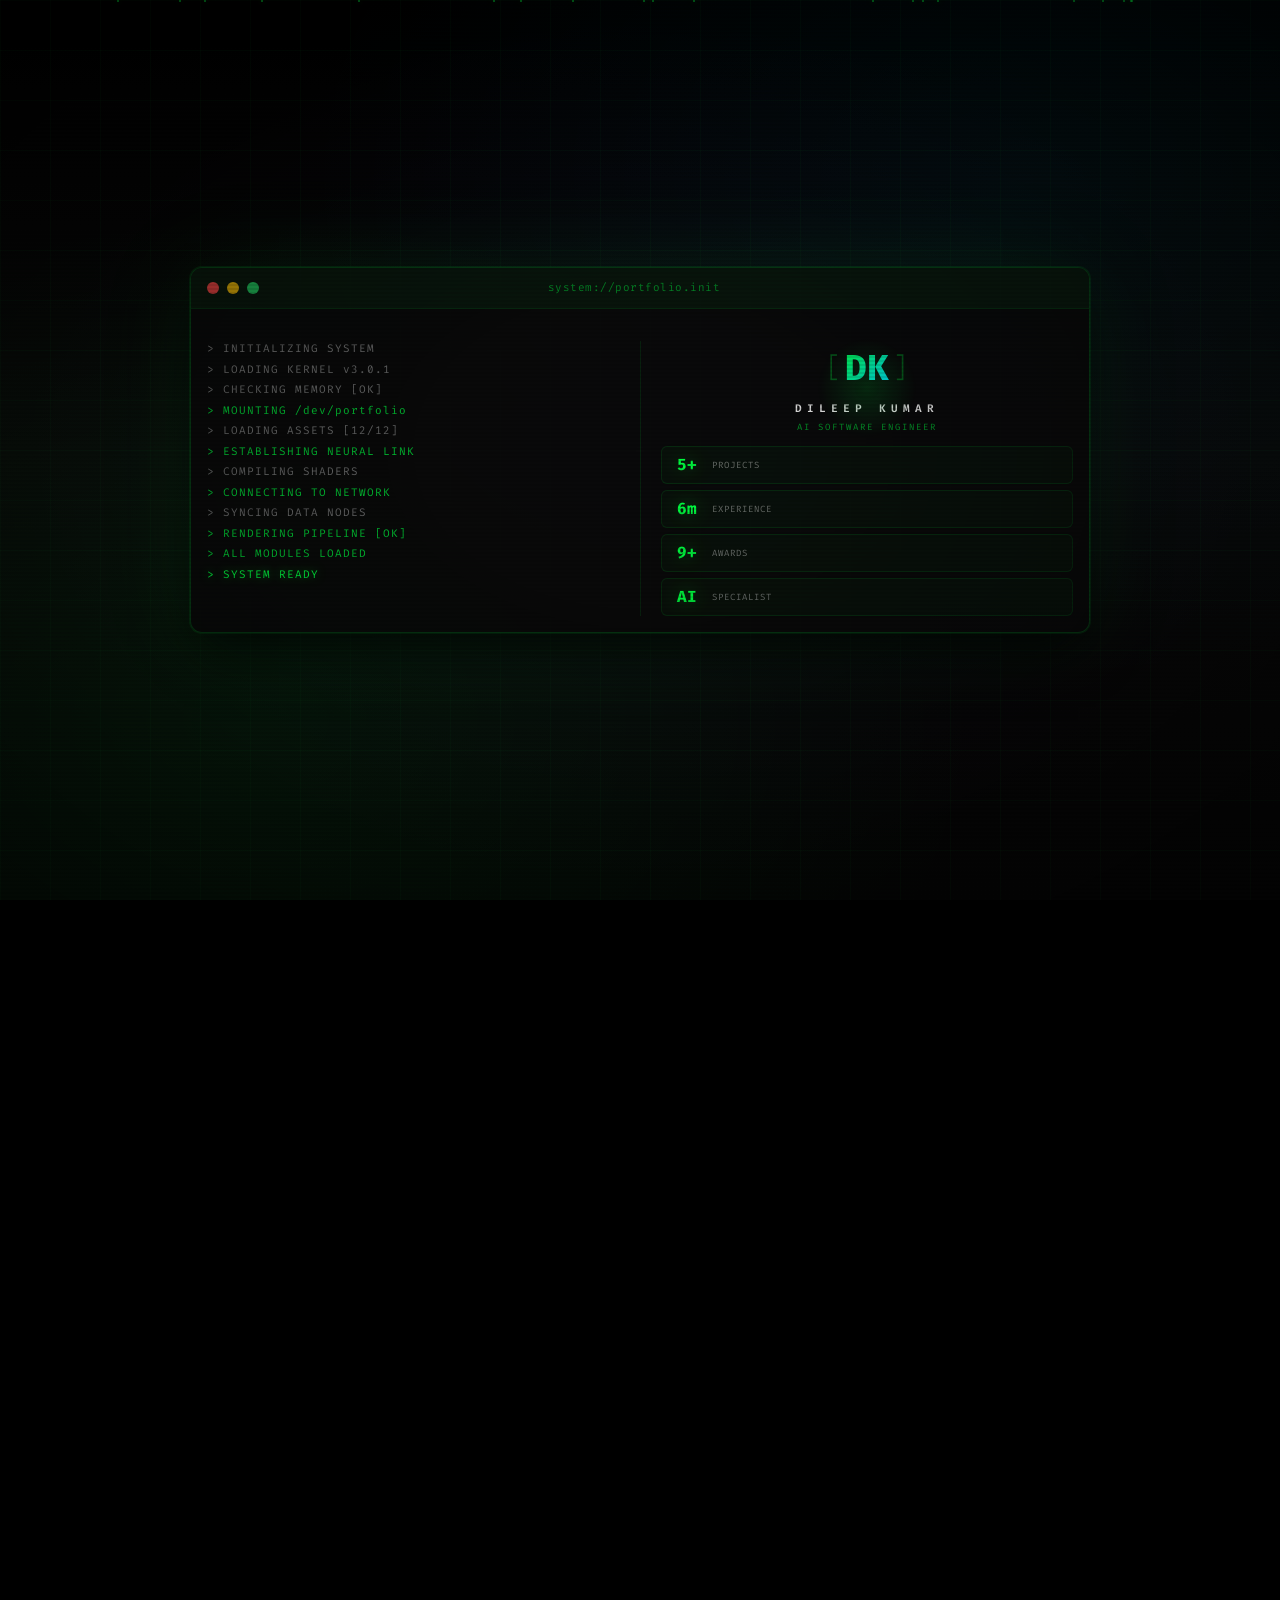
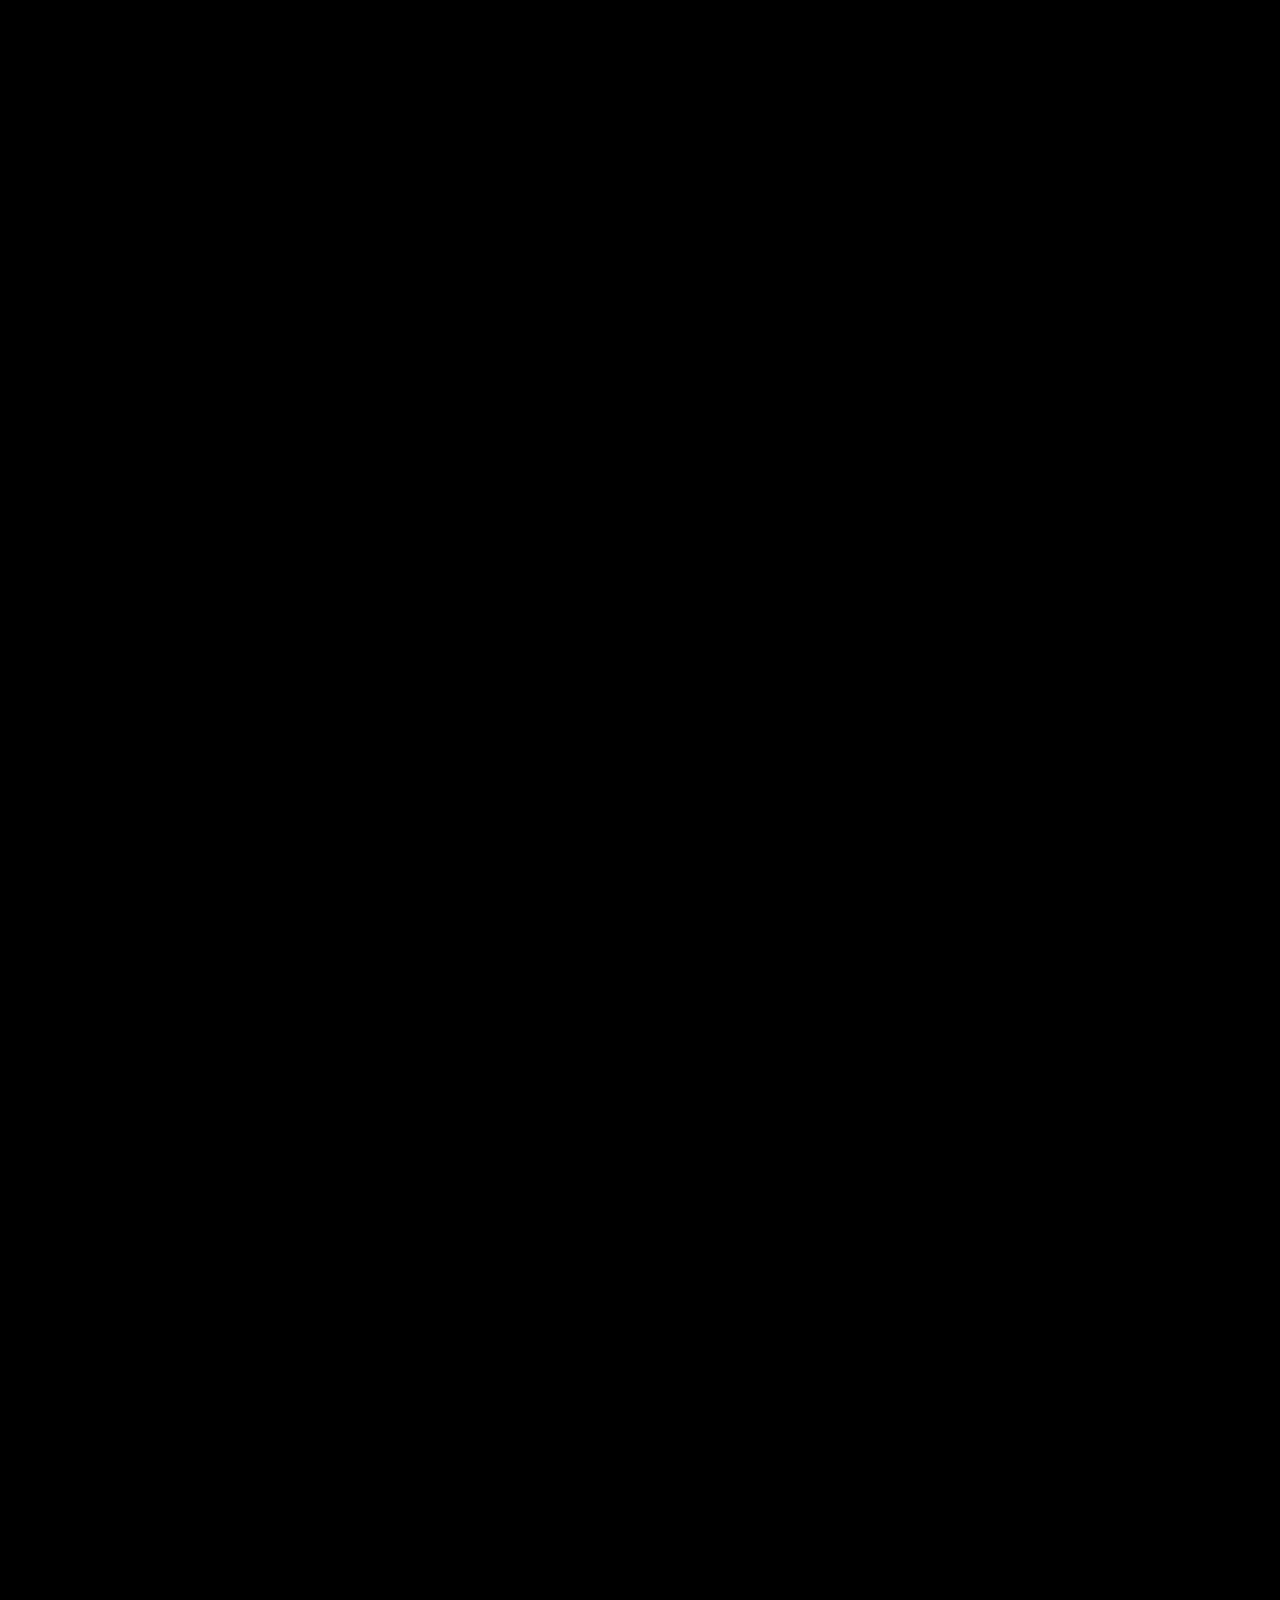
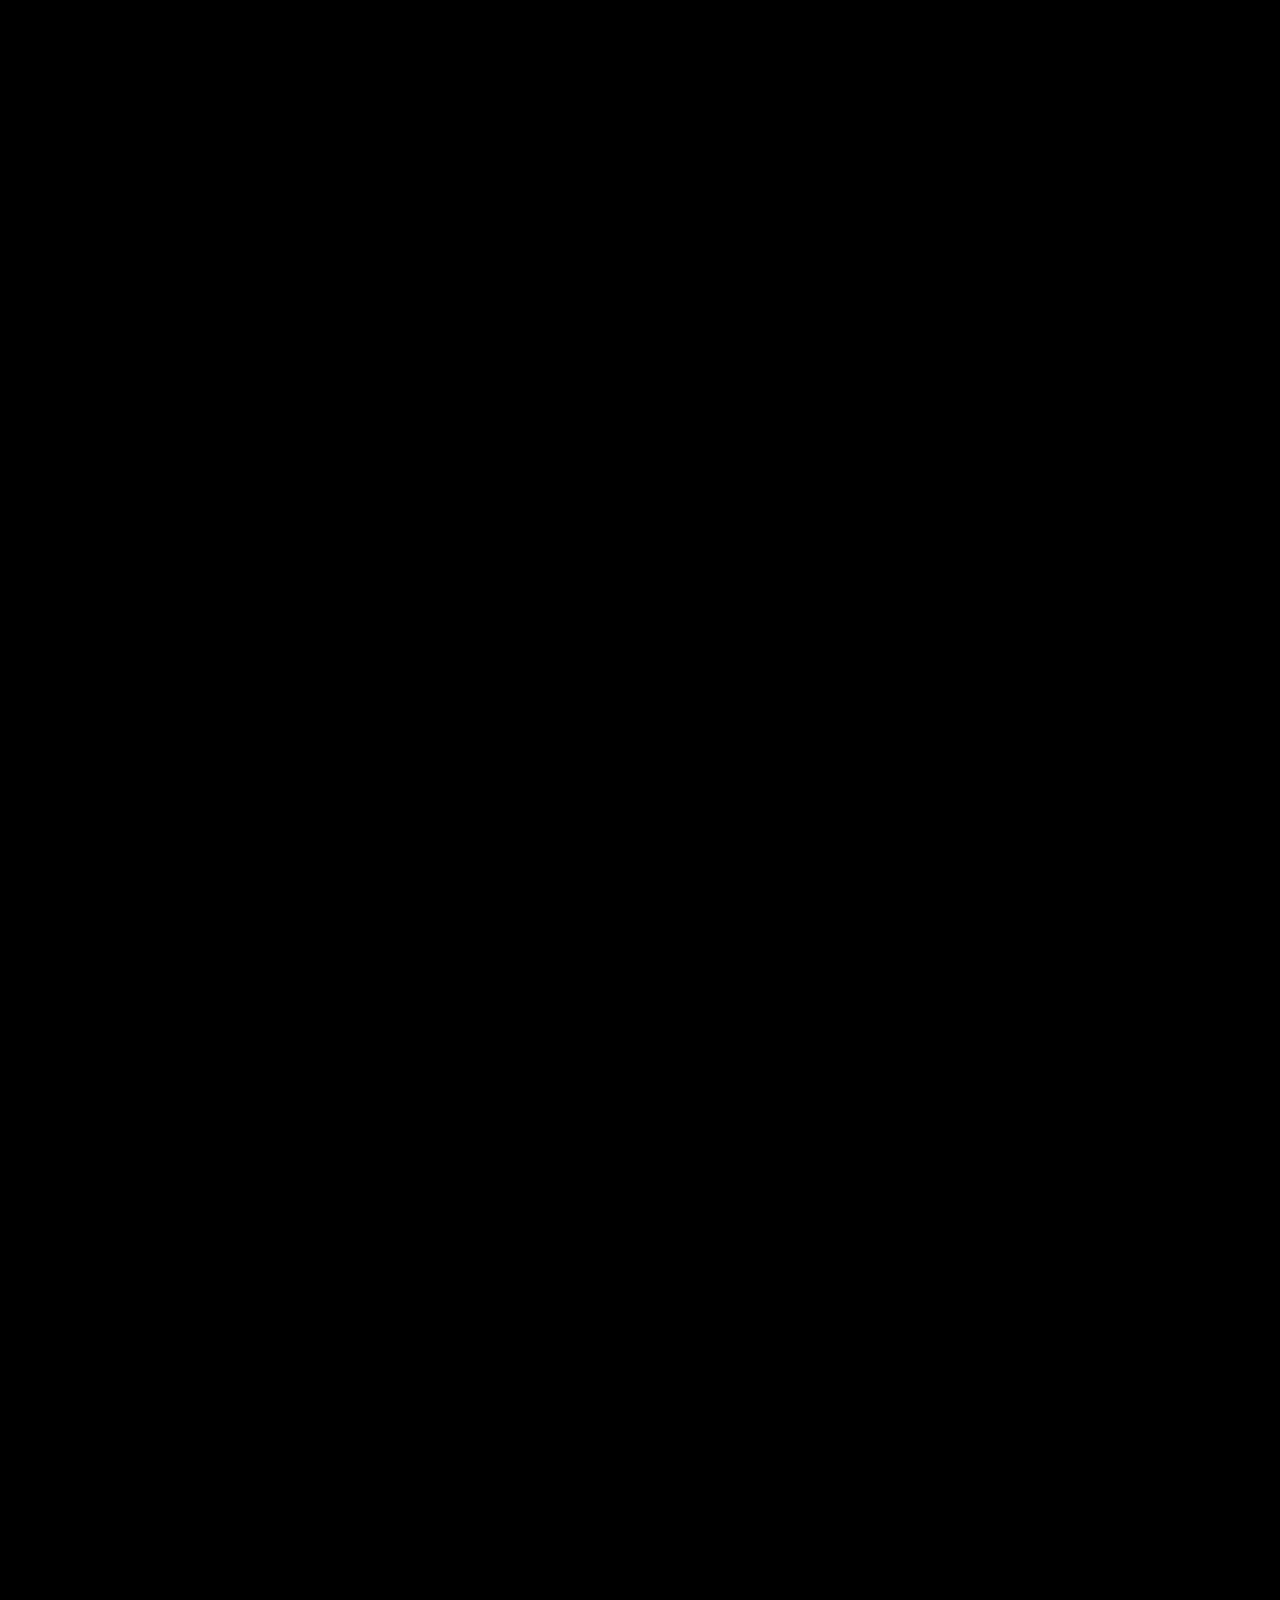
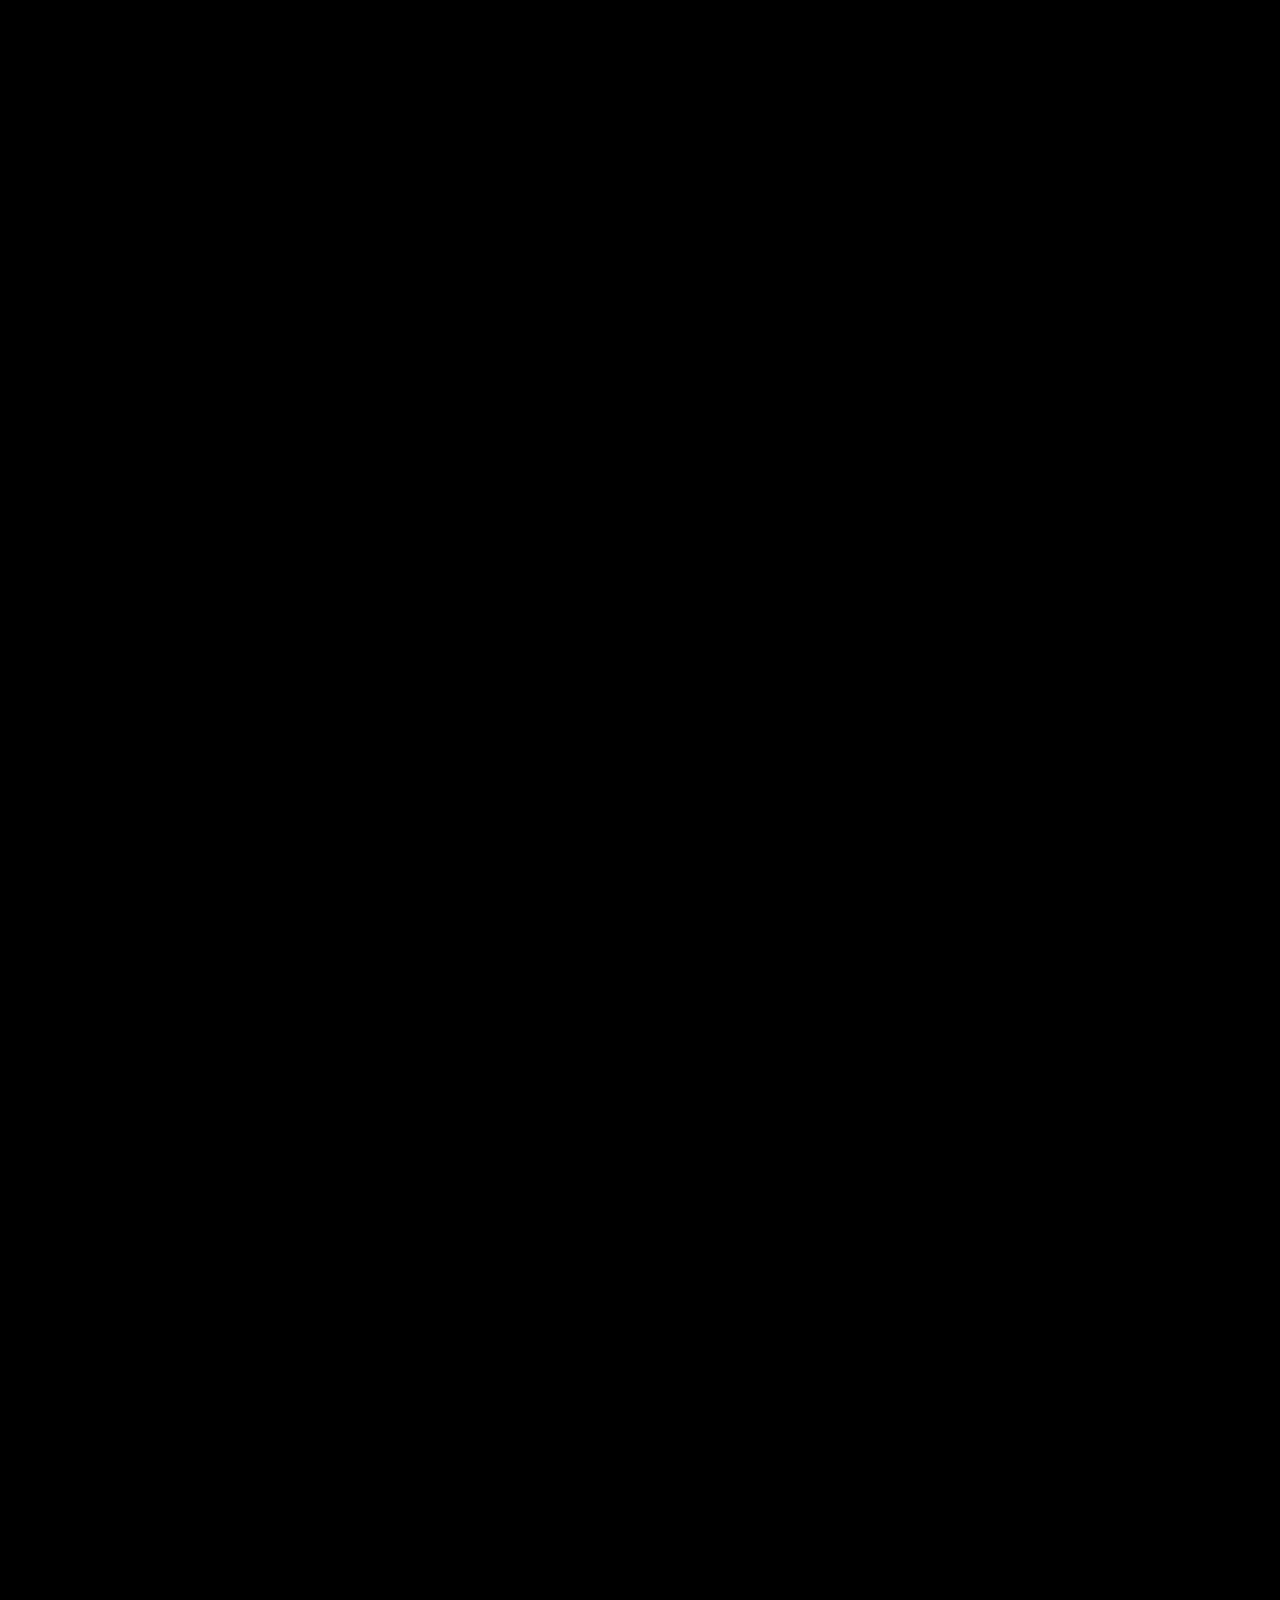
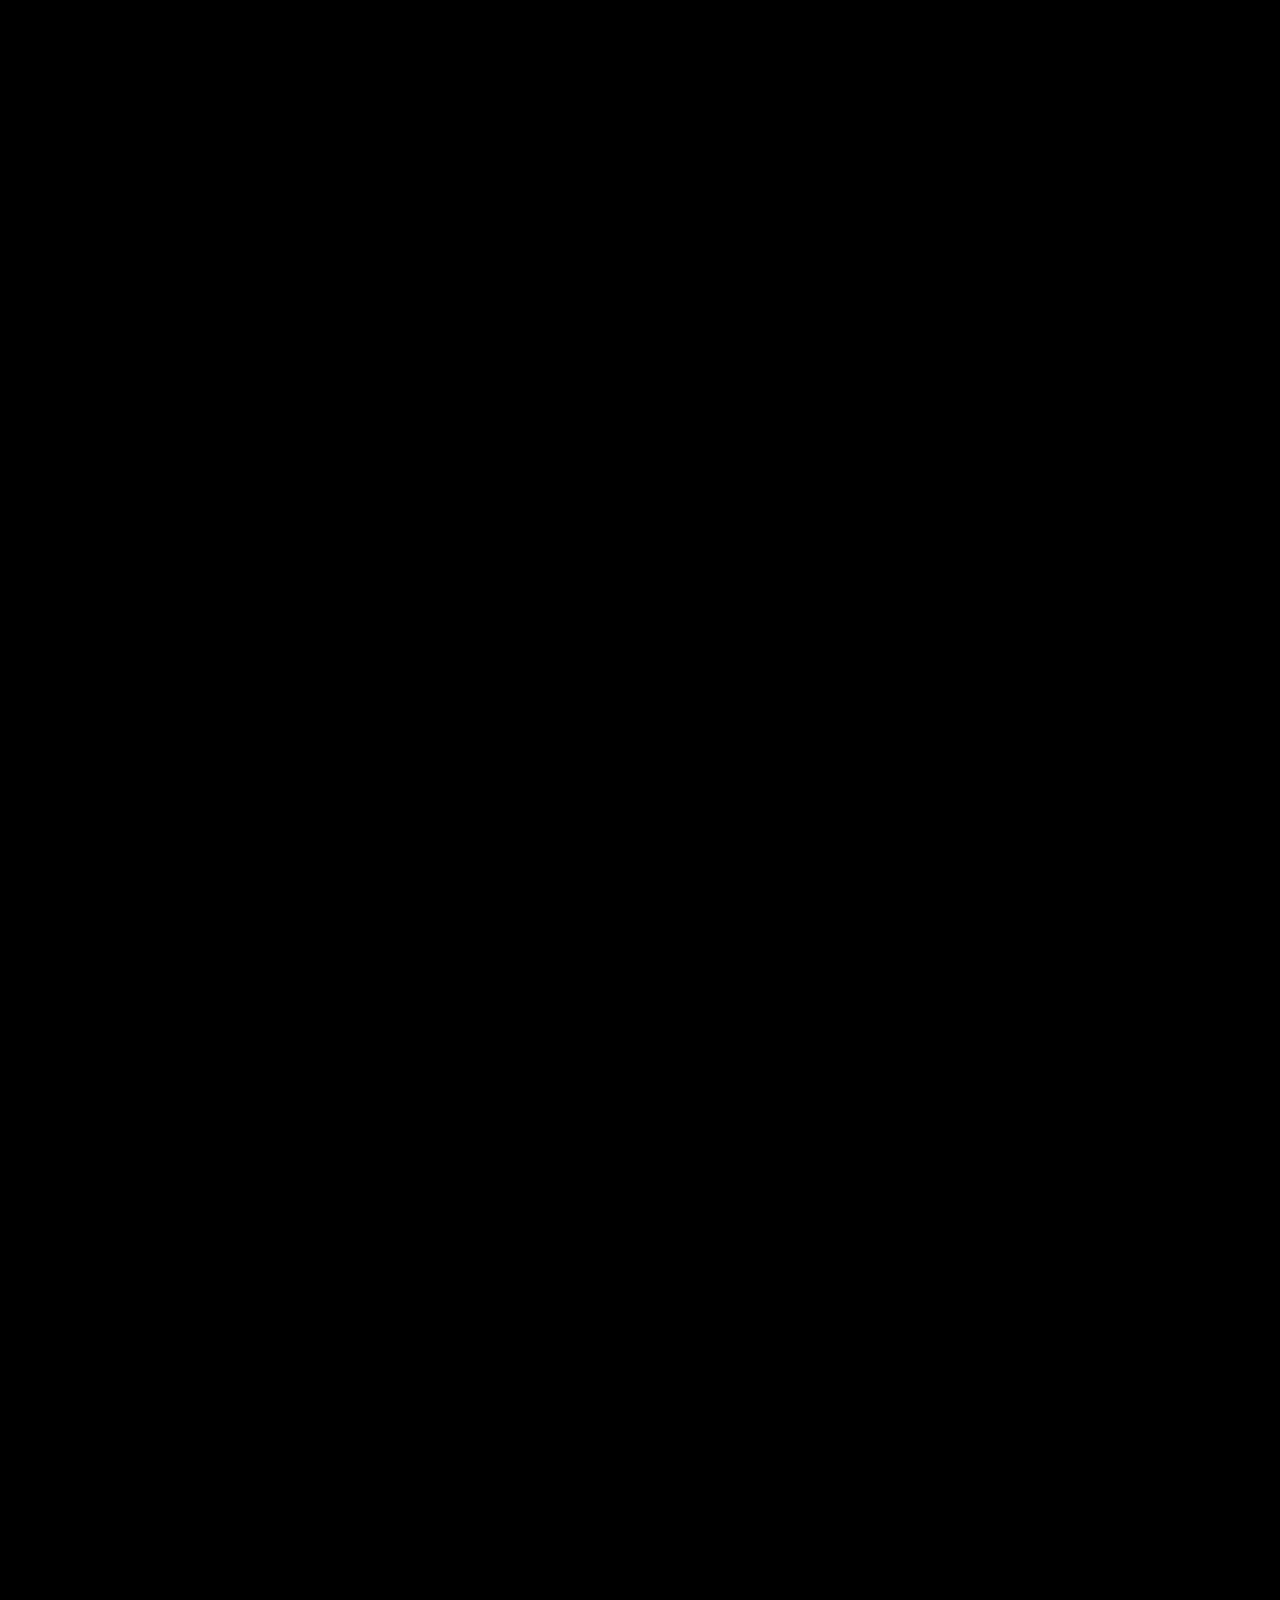
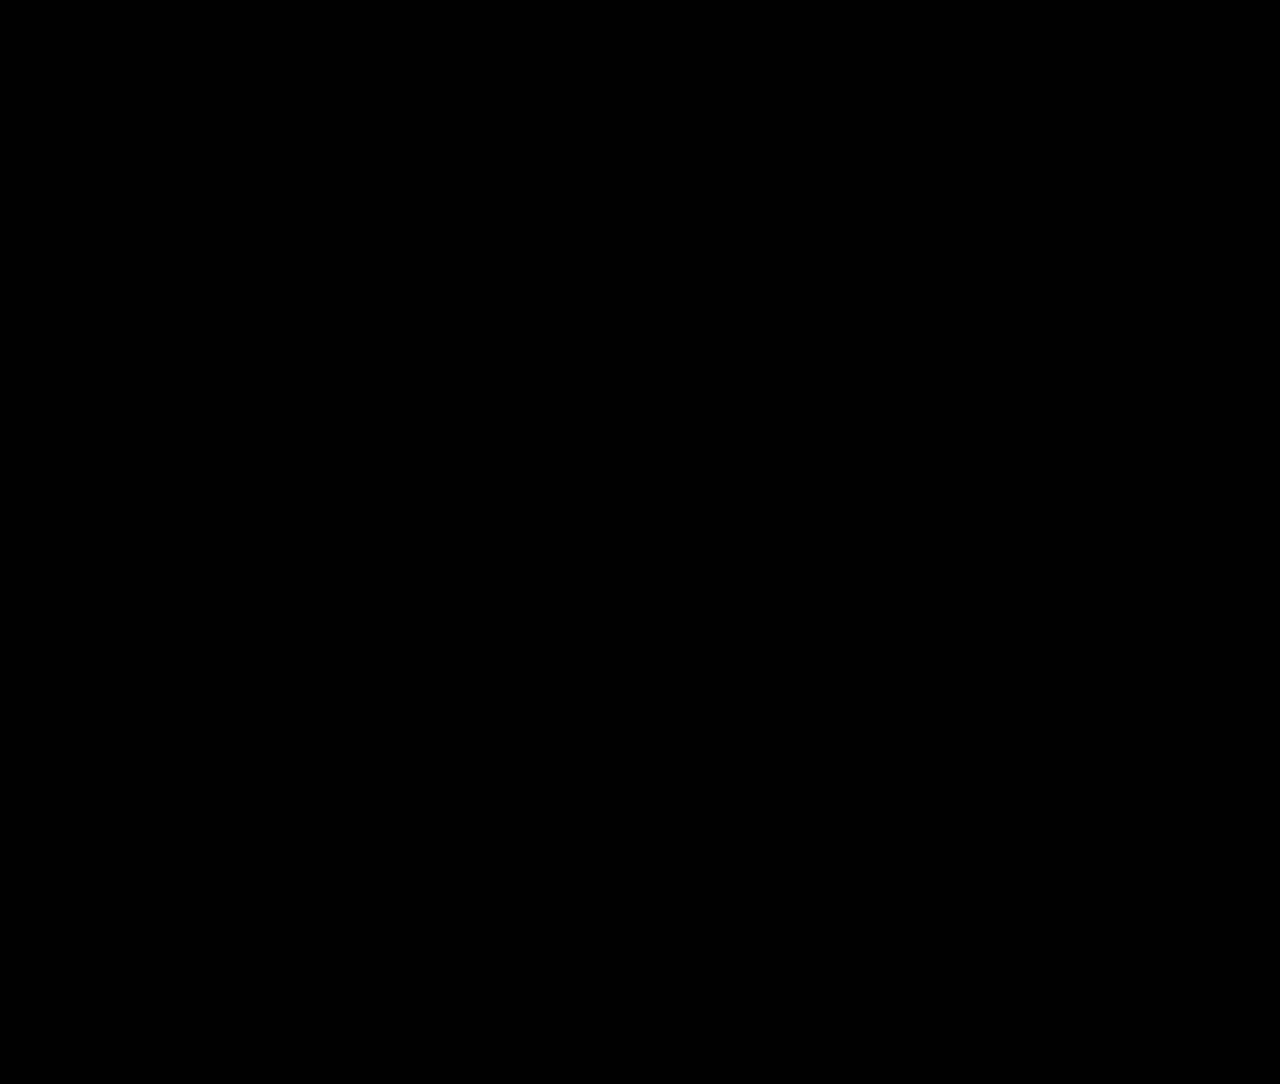
==== commit 53792feb: "Updates" ====
--- a/index.html
+++ b/index.html
@@ -19,8 +19,8 @@
     <link href="https://fonts.googleapis.com/css2?family=Fira+Code:wght@400;500;600;700&family=Inter:wght@300;400;500;600;700;800&display=swap" rel="stylesheet">
     
     <title>Dileep Kumar | AI Engineer</title>
-    <script type="module" crossorigin src="/assets/index-DO1RPD1t.js"></script>
-    <link rel="stylesheet" crossorigin href="/assets/index-BmGqmtyQ.css">
+    <script type="module" crossorigin src="/assets/index-CCrfywUi.js"></script>
+    <link rel="stylesheet" crossorigin href="/assets/index-BPXZ5Mvp.css">
   </head>
   <body>
     <div id="root"></div>
--- a/assets/index-BPXZ5Mvp.css
+++ b/assets/index-BPXZ5Mvp.css
@@ -0,0 +1 @@
+@layer properties{@supports (((-webkit-hyphens:none)) and (not (margin-trim:inline))) or ((-moz-orient:inline) and (not (color:rgb(from red r g b)))){*,:before,:after,::backdrop{--tw-translate-x:0;--tw-translate-y:0;--tw-translate-z:0;--tw-rotate-x:initial;--tw-rotate-y:initial;--tw-rotate-z:initial;--tw-skew-x:initial;--tw-skew-y:initial;--tw-space-y-reverse:0;--tw-space-x-reverse:0;--tw-border-style:solid;--tw-gradient-position:initial;--tw-gradient-from:#0000;--tw-gradient-via:#0000;--tw-gradient-to:#0000;--tw-gradient-stops:initial;--tw-gradient-via-stops:initial;--tw-gradient-from-position:0%;--tw-gradient-via-position:50%;--tw-gradient-to-position:100%;--tw-leading:initial;--tw-font-weight:initial;--tw-shadow:0 0 #0000;--tw-shadow-color:initial;--tw-shadow-alpha:100%;--tw-inset-shadow:0 0 #0000;--tw-inset-shadow-color:initial;--tw-inset-shadow-alpha:100%;--tw-ring-color:initial;--tw-ring-shadow:0 0 #0000;--tw-inset-ring-color:initial;--tw-inset-ring-shadow:0 0 #0000;--tw-ring-inset:initial;--tw-ring-offset-width:0px;--tw-ring-offset-color:#fff;--tw-ring-offset-shadow:0 0 #0000;--tw-blur:initial;--tw-brightness:initial;--tw-contrast:initial;--tw-grayscale:initial;--tw-hue-rotate:initial;--tw-invert:initial;--tw-opacity:initial;--tw-saturate:initial;--tw-sepia:initial;--tw-drop-shadow:initial;--tw-drop-shadow-color:initial;--tw-drop-shadow-alpha:100%;--tw-drop-shadow-size:initial;--tw-duration:initial;--tw-scale-x:1;--tw-scale-y:1;--tw-scale-z:1}}}@layer theme{:root,:host{--font-sans:ui-sans-serif,system-ui,sans-serif,"Apple Color Emoji","Segoe UI Emoji","Segoe UI Symbol","Noto Color Emoji";--font-mono:ui-monospace,SFMono-Regular,Menlo,Monaco,Consolas,"Liberation Mono","Courier New",monospace;--color-red-500:oklch(63.7% .237 25.331);--color-red-600:oklch(57.7% .245 27.325);--color-orange-500:oklch(70.5% .213 47.604);--color-yellow-400:oklch(85.2% .199 91.936);--color-green-500:oklch(72.3% .219 149.579);--color-cyan-500:oklch(71.5% .143 215.221);--color-indigo-400:oklch(67.3% .182 276.935);--color-indigo-500:oklch(58.5% .233 277.117);--color-indigo-600:oklch(51.1% .262 276.966);--color-purple-500:oklch(62.7% .265 303.9);--color-slate-300:oklch(86.9% .022 252.894);--color-slate-400:oklch(70.4% .04 256.788);--color-slate-500:oklch(55.4% .046 257.417);--color-slate-600:oklch(44.6% .043 257.281);--color-slate-700:oklch(37.2% .044 257.287);--color-slate-800:oklch(27.9% .041 260.031);--color-slate-900:oklch(20.8% .042 265.755);--color-black:#000;--color-white:#fff;--spacing:.25rem;--container-3xl:48rem;--container-4xl:56rem;--container-5xl:64rem;--container-6xl:72rem;--container-7xl:80rem;--text-xs:.75rem;--text-xs--line-height:calc(1/.75);--text-sm:.875rem;--text-sm--line-height:calc(1.25/.875);--text-base:1rem;--text-base--line-height: 1.5 ;--text-lg:1.125rem;--text-lg--line-height:calc(1.75/1.125);--text-xl:1.25rem;--text-xl--line-height:calc(1.75/1.25);--text-2xl:1.5rem;--text-2xl--line-height:calc(2/1.5);--text-3xl:1.875rem;--text-3xl--line-height: 1.2 ;--text-4xl:2.25rem;--text-4xl--line-height:calc(2.5/2.25);--text-5xl:3rem;--text-5xl--line-height:1;--text-7xl:4.5rem;--text-7xl--line-height:1;--text-8xl:6rem;--text-8xl--line-height:1;--font-weight-semibold:600;--font-weight-bold:700;--leading-relaxed:1.625;--radius-lg:.5rem;--radius-xl:.75rem;--radius-2xl:1rem;--animate-bounce:bounce 1s infinite;--blur-3xl:64px;--default-transition-duration:.15s;--default-transition-timing-function:cubic-bezier(.4,0,.2,1);--default-font-family:var(--font-sans);--default-mono-font-family:var(--font-mono);--font-family-sans:"Inter",system-ui,sans-serif;--font-family-mono:"Fira Code","JetBrains Mono",monospace;--color-primary:#6366f1;--color-secondary:#8b5cf6;--color-accent:#06b6d4;--color-dark:#0f172a;--color-darker:#020617;--color-hacker-primary:#00ff41;--color-hacker-secondary:#00d935;--color-hacker-accent:#39ff14;--color-hacker-dark:#0a0a0a;--color-hacker-darker:#000;--color-hacker-glow:#00ff4180}}@layer base{*,:after,:before,::backdrop{box-sizing:border-box;border:0 solid;margin:0;padding:0}::file-selector-button{box-sizing:border-box;border:0 solid;margin:0;padding:0}html,:host{-webkit-text-size-adjust:100%;tab-size:4;line-height:1.5;font-family:var(--default-font-family,ui-sans-serif,system-ui,sans-serif,"Apple Color Emoji","Segoe UI Emoji","Segoe UI Symbol","Noto Color Emoji");font-feature-settings:var(--default-font-feature-settings,normal);font-variation-settings:var(--default-font-variation-settings,normal);-webkit-tap-highlight-color:transparent}hr{height:0;color:inherit;border-top-width:1px}abbr:where([title]){-webkit-text-decoration:underline dotted;text-decoration:underline dotted}h1,h2,h3,h4,h5,h6{font-size:inherit;font-weight:inherit}a{color:inherit;-webkit-text-decoration:inherit;text-decoration:inherit}b,strong{font-weight:bolder}code,kbd,samp,pre{font-family:var(--default-mono-font-family,ui-monospace,SFMono-Regular,Menlo,Monaco,Consolas,"Liberation Mono","Courier New",monospace);font-feature-settings:var(--default-mono-font-feature-settings,normal);font-variation-settings:var(--default-mono-font-variation-settings,normal);font-size:1em}small{font-size:80%}sub,sup{vertical-align:baseline;font-size:75%;line-height:0;position:relative}sub{bottom:-.25em}sup{top:-.5em}table{text-indent:0;border-color:inherit;border-collapse:collapse}:-moz-focusring{outline:auto}progress{vertical-align:baseline}summary{display:list-item}ol,ul,menu{list-style:none}img,svg,video,canvas,audio,iframe,embed,object{vertical-align:middle;display:block}img,video{max-width:100%;height:auto}button,input,select,optgroup,textarea{font:inherit;font-feature-settings:inherit;font-variation-settings:inherit;letter-spacing:inherit;color:inherit;opacity:1;background-color:#0000;border-radius:0}::file-selector-button{font:inherit;font-feature-settings:inherit;font-variation-settings:inherit;letter-spacing:inherit;color:inherit;opacity:1;background-color:#0000;border-radius:0}:where(select:is([multiple],[size])) optgroup{font-weight:bolder}:where(select:is([multiple],[size])) optgroup option{padding-inline-start:20px}::file-selector-button{margin-inline-end:4px}::placeholder{opacity:1}@supports (not ((-webkit-appearance:-apple-pay-button))) or (contain-intrinsic-size:1px){::placeholder{color:currentColor}@supports (color:color-mix(in lab,red,red)){::placeholder{color:color-mix(in oklab,currentcolor 50%,transparent)}}}textarea{resize:vertical}::-webkit-search-decoration{-webkit-appearance:none}::-webkit-date-and-time-value{min-height:1lh;text-align:inherit}::-webkit-datetime-edit{display:inline-flex}::-webkit-datetime-edit-fields-wrapper{padding:0}::-webkit-datetime-edit{padding-block:0}::-webkit-datetime-edit-year-field{padding-block:0}::-webkit-datetime-edit-month-field{padding-block:0}::-webkit-datetime-edit-day-field{padding-block:0}::-webkit-datetime-edit-hour-field{padding-block:0}::-webkit-datetime-edit-minute-field{padding-block:0}::-webkit-datetime-edit-second-field{padding-block:0}::-webkit-datetime-edit-millisecond-field{padding-block:0}::-webkit-datetime-edit-meridiem-field{padding-block:0}::-webkit-calendar-picker-indicator{line-height:1}:-moz-ui-invalid{box-shadow:none}button,input:where([type=button],[type=reset],[type=submit]){appearance:button}::file-selector-button{appearance:button}::-webkit-inner-spin-button{height:auto}::-webkit-outer-spin-button{height:auto}[hidden]:where(:not([hidden=until-found])){display:none!important}}@layer components;@layer utilities{.absolute{position:absolute}.fixed{position:fixed}.relative{position:relative}.inset-0{inset:calc(var(--spacing)*0)}.inset-1{inset:calc(var(--spacing)*1)}.top-0{top:calc(var(--spacing)*0)}.top-1\/2{top:50%}.top-1\/4{top:25%}.right-0{right:calc(var(--spacing)*0)}.right-1\/4{right:25%}.right-8{right:calc(var(--spacing)*8)}.-bottom-1{bottom:calc(var(--spacing)*-1)}.bottom-0{bottom:calc(var(--spacing)*0)}.bottom-1\/4{bottom:25%}.bottom-8{bottom:calc(var(--spacing)*8)}.left-0{left:calc(var(--spacing)*0)}.left-1\/2{left:50%}.left-1\/4{left:25%}.z-10{z-index:10}.z-50{z-index:50}.mx-auto{margin-inline:auto}.my-0{margin-block:calc(var(--spacing)*0)}.mt-1{margin-top:calc(var(--spacing)*1)}.mt-2{margin-top:calc(var(--spacing)*2)}.mt-4{margin-top:calc(var(--spacing)*4)}.mt-6{margin-top:calc(var(--spacing)*6)}.mt-16{margin-top:calc(var(--spacing)*16)}.mb-2{margin-bottom:calc(var(--spacing)*2)}.mb-3{margin-bottom:calc(var(--spacing)*3)}.mb-4{margin-bottom:calc(var(--spacing)*4)}.mb-6{margin-bottom:calc(var(--spacing)*6)}.mb-8{margin-bottom:calc(var(--spacing)*8)}.mb-12{margin-bottom:calc(var(--spacing)*12)}.mb-16{margin-bottom:calc(var(--spacing)*16)}.ml-2{margin-left:calc(var(--spacing)*2)}.block{display:block}.flex{display:flex}.grid{display:grid}.hidden{display:none}.inline-block{display:inline-block}.inline-flex{display:inline-flex}.h-0\.5{height:calc(var(--spacing)*.5)}.h-3{height:calc(var(--spacing)*3)}.h-4{height:calc(var(--spacing)*4)}.h-5{height:calc(var(--spacing)*5)}.h-6{height:calc(var(--spacing)*6)}.h-8{height:calc(var(--spacing)*8)}.h-10{height:calc(var(--spacing)*10)}.h-12{height:calc(var(--spacing)*12)}.h-14{height:calc(var(--spacing)*14)}.h-48{height:calc(var(--spacing)*48)}.h-64{height:calc(var(--spacing)*64)}.h-96{height:calc(var(--spacing)*96)}.h-full{height:100%}.min-h-screen{min-height:100vh}.w-0{width:calc(var(--spacing)*0)}.w-0\.5{width:calc(var(--spacing)*.5)}.w-1{width:calc(var(--spacing)*1)}.w-4{width:calc(var(--spacing)*4)}.w-5{width:calc(var(--spacing)*5)}.w-6{width:calc(var(--spacing)*6)}.w-8{width:calc(var(--spacing)*8)}.w-12{width:calc(var(--spacing)*12)}.w-14{width:calc(var(--spacing)*14)}.w-48{width:calc(var(--spacing)*48)}.w-64{width:calc(var(--spacing)*64)}.w-96{width:calc(var(--spacing)*96)}.w-full{width:100%}.max-w-3xl{max-width:var(--container-3xl)}.max-w-4xl{max-width:var(--container-4xl)}.max-w-5xl{max-width:var(--container-5xl)}.max-w-6xl{max-width:var(--container-6xl)}.max-w-7xl{max-width:var(--container-7xl)}.min-w-0{min-width:calc(var(--spacing)*0)}.-translate-x-1\/2{--tw-translate-x: -50% ;translate:var(--tw-translate-x)var(--tw-translate-y)}.transform{transform:var(--tw-rotate-x,)var(--tw-rotate-y,)var(--tw-rotate-z,)var(--tw-skew-x,)var(--tw-skew-y,)}.animate-bounce{animation:var(--animate-bounce)}.cursor-default{cursor:default}.scroll-mt-20{scroll-margin-top:calc(var(--spacing)*20)}.grid-cols-1{grid-template-columns:repeat(1,minmax(0,1fr))}.flex-col{flex-direction:column}.flex-wrap{flex-wrap:wrap}.items-center{align-items:center}.items-start{align-items:flex-start}.justify-between{justify-content:space-between}.justify-center{justify-content:center}.gap-2{gap:calc(var(--spacing)*2)}.gap-3{gap:calc(var(--spacing)*3)}.gap-4{gap:calc(var(--spacing)*4)}.gap-6{gap:calc(var(--spacing)*6)}.gap-8{gap:calc(var(--spacing)*8)}.gap-12{gap:calc(var(--spacing)*12)}:where(.space-y-2>:not(:last-child)){--tw-space-y-reverse:0;margin-block-start:calc(calc(var(--spacing)*2)*var(--tw-space-y-reverse));margin-block-end:calc(calc(var(--spacing)*2)*calc(1 - var(--tw-space-y-reverse)))}:where(.space-y-3>:not(:last-child)){--tw-space-y-reverse:0;margin-block-start:calc(calc(var(--spacing)*3)*var(--tw-space-y-reverse));margin-block-end:calc(calc(var(--spacing)*3)*calc(1 - var(--tw-space-y-reverse)))}:where(.space-y-6>:not(:last-child)){--tw-space-y-reverse:0;margin-block-start:calc(calc(var(--spacing)*6)*var(--tw-space-y-reverse));margin-block-end:calc(calc(var(--spacing)*6)*calc(1 - var(--tw-space-y-reverse)))}:where(.space-x-8>:not(:last-child)){--tw-space-x-reverse:0;margin-inline-start:calc(calc(var(--spacing)*8)*var(--tw-space-x-reverse));margin-inline-end:calc(calc(var(--spacing)*8)*calc(1 - var(--tw-space-x-reverse)))}.overflow-hidden{overflow:hidden}.rounded{border-radius:.25rem}.rounded-2xl{border-radius:var(--radius-2xl)}.rounded-full{border-radius:3.40282e38px}.rounded-lg{border-radius:var(--radius-lg)}.rounded-xl{border-radius:var(--radius-xl)}.border{border-style:var(--tw-border-style);border-width:1px}.border-2{border-style:var(--tw-border-style);border-width:2px}.border-t{border-top-style:var(--tw-border-style);border-top-width:1px}.border-\[\#00ff41\]{border-color:#00ff41}.border-\[\#00ff41\]\/30{border-color:#00ff414d}.border-red-500{border-color:var(--color-red-500)}.border-slate-600{border-color:var(--color-slate-600)}.border-slate-700{border-color:var(--color-slate-700)}.border-slate-700\/50{border-color:#31415880}@supports (color:color-mix(in lab,red,red)){.border-slate-700\/50{border-color:color-mix(in oklab,var(--color-slate-700)50%,transparent)}}.border-slate-800{border-color:var(--color-slate-800)}.bg-\[\#00ff41\]{background-color:#00ff41}.bg-black{background-color:var(--color-black)}.bg-black\/90{background-color:#000000e6}@supports (color:color-mix(in lab,red,red)){.bg-black\/90{background-color:color-mix(in oklab,var(--color-black)90%,transparent)}}.bg-green-500{background-color:var(--color-green-500)}.bg-indigo-500{background-color:var(--color-indigo-500)}.bg-slate-900{background-color:var(--color-slate-900)}.bg-gradient-to-br{--tw-gradient-position:to bottom right in oklab;background-image:linear-gradient(var(--tw-gradient-stops))}.bg-gradient-to-r{--tw-gradient-position:to right in oklab;background-image:linear-gradient(var(--tw-gradient-stops))}.bg-\[linear-gradient\(rgba\(0\,255\,65\,0\.03\)_1px\,transparent_1px\)\,linear-gradient\(90deg\,rgba\(0\,255\,65\,0\.03\)_1px\,transparent_1px\)\]{background-image:linear-gradient(#00ff4108 1px,#0000 1px),linear-gradient(90deg,#00ff4108 1px,#0000 1px)}.bg-\[linear-gradient\(rgba\(99\,102\,241\,0\.03\)_1px\,transparent_1px\)\,linear-gradient\(90deg\,rgba\(99\,102\,241\,0\.03\)_1px\,transparent_1px\)\]{background-image:linear-gradient(#6366f108 1px,#0000 1px),linear-gradient(90deg,#6366f108 1px,#0000 1px)}.from-\[\#00ff41\]{--tw-gradient-from:#00ff41;--tw-gradient-stops:var(--tw-gradient-via-stops,var(--tw-gradient-position),var(--tw-gradient-from)var(--tw-gradient-from-position),var(--tw-gradient-to)var(--tw-gradient-to-position))}.from-indigo-500{--tw-gradient-from:var(--color-indigo-500);--tw-gradient-stops:var(--tw-gradient-via-stops,var(--tw-gradient-position),var(--tw-gradient-from)var(--tw-gradient-from-position),var(--tw-gradient-to)var(--tw-gradient-to-position))}.from-red-600{--tw-gradient-from:var(--color-red-600);--tw-gradient-stops:var(--tw-gradient-via-stops,var(--tw-gradient-position),var(--tw-gradient-from)var(--tw-gradient-from-position),var(--tw-gradient-to)var(--tw-gradient-to-position))}.from-yellow-400{--tw-gradient-from:var(--color-yellow-400);--tw-gradient-stops:var(--tw-gradient-via-stops,var(--tw-gradient-position),var(--tw-gradient-from)var(--tw-gradient-from-position),var(--tw-gradient-to)var(--tw-gradient-to-position))}.via-\[\#00d935\]{--tw-gradient-via:#00d935;--tw-gradient-via-stops:var(--tw-gradient-position),var(--tw-gradient-from)var(--tw-gradient-from-position),var(--tw-gradient-via)var(--tw-gradient-via-position),var(--tw-gradient-to)var(--tw-gradient-to-position);--tw-gradient-stops:var(--tw-gradient-via-stops)}.via-purple-500{--tw-gradient-via:var(--color-purple-500);--tw-gradient-via-stops:var(--tw-gradient-position),var(--tw-gradient-from)var(--tw-gradient-from-position),var(--tw-gradient-via)var(--tw-gradient-via-position),var(--tw-gradient-to)var(--tw-gradient-to-position);--tw-gradient-stops:var(--tw-gradient-via-stops)}.to-\[\#39ff14\]{--tw-gradient-to:#39ff14;--tw-gradient-stops:var(--tw-gradient-via-stops,var(--tw-gradient-position),var(--tw-gradient-from)var(--tw-gradient-from-position),var(--tw-gradient-to)var(--tw-gradient-to-position))}.to-cyan-500{--tw-gradient-to:var(--color-cyan-500);--tw-gradient-stops:var(--tw-gradient-via-stops,var(--tw-gradient-position),var(--tw-gradient-from)var(--tw-gradient-from-position),var(--tw-gradient-to)var(--tw-gradient-to-position))}.to-orange-500{--tw-gradient-to:var(--color-orange-500);--tw-gradient-stops:var(--tw-gradient-via-stops,var(--tw-gradient-position),var(--tw-gradient-from)var(--tw-gradient-from-position),var(--tw-gradient-to)var(--tw-gradient-to-position))}.to-purple-500{--tw-gradient-to:var(--color-purple-500);--tw-gradient-stops:var(--tw-gradient-via-stops,var(--tw-gradient-position),var(--tw-gradient-from)var(--tw-gradient-from-position),var(--tw-gradient-to)var(--tw-gradient-to-position))}.to-red-500{--tw-gradient-to:var(--color-red-500);--tw-gradient-stops:var(--tw-gradient-via-stops,var(--tw-gradient-position),var(--tw-gradient-from)var(--tw-gradient-from-position),var(--tw-gradient-to)var(--tw-gradient-to-position))}.bg-\[size\:30px_30px\]{background-size:30px 30px}.bg-\[size\:50px_50px\]{background-size:50px 50px}.p-1{padding:calc(var(--spacing)*1)}.p-2{padding:calc(var(--spacing)*2)}.p-5{padding:calc(var(--spacing)*5)}.p-6{padding:calc(var(--spacing)*6)}.px-2{padding-inline:calc(var(--spacing)*2)}.px-3{padding-inline:calc(var(--spacing)*3)}.px-4{padding-inline:calc(var(--spacing)*4)}.px-6{padding-inline:calc(var(--spacing)*6)}.py-0\.5{padding-block:calc(var(--spacing)*.5)}.py-1{padding-block:calc(var(--spacing)*1)}.py-1\.5{padding-block:calc(var(--spacing)*1.5)}.py-2{padding-block:calc(var(--spacing)*2)}.py-3{padding-block:calc(var(--spacing)*3)}.py-5{padding-block:calc(var(--spacing)*5)}.py-8{padding-block:calc(var(--spacing)*8)}.py-12{padding-block:calc(var(--spacing)*12)}.pt-2{padding-top:calc(var(--spacing)*2)}.pt-20{padding-top:calc(var(--spacing)*20)}.pb-4{padding-bottom:calc(var(--spacing)*4)}.text-center{text-align:center}.font-mono{font-family:var(--font-mono)}.text-2xl{font-size:var(--text-2xl);line-height:var(--tw-leading,var(--text-2xl--line-height))}.text-3xl{font-size:var(--text-3xl);line-height:var(--tw-leading,var(--text-3xl--line-height))}.text-5xl{font-size:var(--text-5xl);line-height:var(--tw-leading,var(--text-5xl--line-height))}.text-lg{font-size:var(--text-lg);line-height:var(--tw-leading,var(--text-lg--line-height))}.text-sm{font-size:var(--text-sm);line-height:var(--tw-leading,var(--text-sm--line-height))}.text-xl{font-size:var(--text-xl);line-height:var(--tw-leading,var(--text-xl--line-height))}.text-xs{font-size:var(--text-xs);line-height:var(--tw-leading,var(--text-xs--line-height))}.text-\[8px\]{font-size:8px}.leading-relaxed{--tw-leading:var(--leading-relaxed);line-height:var(--leading-relaxed)}.font-bold{--tw-font-weight:var(--font-weight-bold);font-weight:var(--font-weight-bold)}.font-semibold{--tw-font-weight:var(--font-weight-semibold);font-weight:var(--font-weight-semibold)}.break-words{overflow-wrap:break-word}.break-all{word-break:break-all}.whitespace-nowrap{white-space:nowrap}.text-\[\#00ff41\]{color:#00ff41}.text-\[\#00ff41\]\/30{color:#00ff414d}.text-\[\#00ff41\]\/70{color:#00ff41b3}.text-black{color:var(--color-black)}.text-indigo-400{color:var(--color-indigo-400)}.text-red-500{color:var(--color-red-500)}.text-slate-300{color:var(--color-slate-300)}.text-slate-400{color:var(--color-slate-400)}.text-slate-500{color:var(--color-slate-500)}.text-white{color:var(--color-white)}.opacity-0{opacity:0}.opacity-100{opacity:1}.shadow-\[0_0_10px_rgba\(0\,255\,65\,0\.5\)\]{--tw-shadow:0 0 10px var(--tw-shadow-color,#00ff4180);box-shadow:var(--tw-inset-shadow),var(--tw-inset-ring-shadow),var(--tw-ring-offset-shadow),var(--tw-ring-shadow),var(--tw-shadow)}.blur-3xl{--tw-blur:blur(var(--blur-3xl));filter:var(--tw-blur,)var(--tw-brightness,)var(--tw-contrast,)var(--tw-grayscale,)var(--tw-hue-rotate,)var(--tw-invert,)var(--tw-saturate,)var(--tw-sepia,)var(--tw-drop-shadow,)}.filter{filter:var(--tw-blur,)var(--tw-brightness,)var(--tw-contrast,)var(--tw-grayscale,)var(--tw-hue-rotate,)var(--tw-invert,)var(--tw-saturate,)var(--tw-sepia,)var(--tw-drop-shadow,)}.transition-all{transition-property:all;transition-timing-function:var(--tw-ease,var(--default-transition-timing-function));transition-duration:var(--tw-duration,var(--default-transition-duration))}.transition-colors{transition-property:color,background-color,border-color,outline-color,text-decoration-color,fill,stroke,--tw-gradient-from,--tw-gradient-via,--tw-gradient-to;transition-timing-function:var(--tw-ease,var(--default-transition-timing-function));transition-duration:var(--tw-duration,var(--default-transition-duration))}.transition-opacity{transition-property:opacity;transition-timing-function:var(--tw-ease,var(--default-transition-timing-function));transition-duration:var(--tw-duration,var(--default-transition-duration))}.duration-300{--tw-duration:.3s;transition-duration:.3s}.duration-500{--tw-duration:.5s;transition-duration:.5s}@media(hover:hover){.group-hover\:w-full:is(:where(.group):hover *){width:100%}.group-hover\:text-white:is(:where(.group):hover *){color:var(--color-white)}.hover\:-translate-y-1:hover{--tw-translate-y:calc(var(--spacing)*-1);translate:var(--tw-translate-x)var(--tw-translate-y)}.hover\:scale-110:hover{--tw-scale-x:110%;--tw-scale-y:110%;--tw-scale-z:110%;scale:var(--tw-scale-x)var(--tw-scale-y)}.hover\:bg-\[\#00ff41\]:hover{background-color:#00ff41}.hover\:bg-\[\#00ff41\]\/20:hover{background-color:#00ff4133}.hover\:bg-indigo-500\/20:hover{background-color:#625fff33}@supports (color:color-mix(in lab,red,red)){.hover\:bg-indigo-500\/20:hover{background-color:color-mix(in oklab,var(--color-indigo-500)20%,transparent)}}.hover\:bg-indigo-600:hover{background-color:var(--color-indigo-600)}.hover\:bg-red-500:hover{background-color:var(--color-red-500)}.hover\:bg-slate-800:hover{background-color:var(--color-slate-800)}.hover\:text-black:hover{color:var(--color-black)}.hover\:text-white:hover{color:var(--color-white)}.hover\:shadow-\[0_0_20px_rgba\(0\,255\,65\,0\.5\)\]:hover{--tw-shadow:0 0 20px var(--tw-shadow-color,#00ff4180);box-shadow:var(--tw-inset-shadow),var(--tw-inset-ring-shadow),var(--tw-ring-offset-shadow),var(--tw-ring-shadow),var(--tw-shadow)}.hover\:shadow-lg:hover{--tw-shadow:0 10px 15px -3px var(--tw-shadow-color,#0000001a),0 4px 6px -4px var(--tw-shadow-color,#0000001a);box-shadow:var(--tw-inset-shadow),var(--tw-inset-ring-shadow),var(--tw-ring-offset-shadow),var(--tw-ring-shadow),var(--tw-shadow)}.hover\:shadow-red-500\/30:hover{--tw-shadow-color:#fb2c364d}@supports (color:color-mix(in lab,red,red)){.hover\:shadow-red-500\/30:hover{--tw-shadow-color:color-mix(in oklab,color-mix(in oklab,var(--color-red-500)30%,transparent)var(--tw-shadow-alpha),transparent)}}}@media(min-width:40rem){.sm\:mb-16{margin-bottom:calc(var(--spacing)*16)}.sm\:hidden{display:none}.sm\:inline{display:inline}.sm\:h-72{height:calc(var(--spacing)*72)}.sm\:w-72{width:calc(var(--spacing)*72)}.sm\:grid-cols-2{grid-template-columns:repeat(2,minmax(0,1fr))}.sm\:px-4{padding-inline:calc(var(--spacing)*4)}.sm\:px-6{padding-inline:calc(var(--spacing)*6)}.sm\:px-8{padding-inline:calc(var(--spacing)*8)}.sm\:py-4{padding-block:calc(var(--spacing)*4)}.sm\:py-24{padding-block:calc(var(--spacing)*24)}.sm\:text-4xl{font-size:var(--text-4xl);line-height:var(--tw-leading,var(--text-4xl--line-height))}.sm\:text-8xl{font-size:var(--text-8xl);line-height:var(--tw-leading,var(--text-8xl--line-height))}.sm\:text-base{font-size:var(--text-base);line-height:var(--tw-leading,var(--text-base--line-height))}.sm\:text-lg{font-size:var(--text-lg);line-height:var(--tw-leading,var(--text-lg--line-height))}.sm\:text-sm{font-size:var(--text-sm);line-height:var(--tw-leading,var(--text-sm--line-height))}.sm\:text-\[10px\]{font-size:10px}}@media(min-width:48rem){.md\:left-1\/2{left:50%}.md\:block{display:block}.md\:flex{display:flex}.md\:hidden{display:none}.md\:h-80{height:calc(var(--spacing)*80)}.md\:w-1\/2{width:50%}.md\:w-80{width:calc(var(--spacing)*80)}.md\:grid-cols-2{grid-template-columns:repeat(2,minmax(0,1fr))}.md\:grid-cols-4{grid-template-columns:repeat(4,minmax(0,1fr))}.md\:flex-row{flex-direction:row}.md\:flex-row-reverse{flex-direction:row-reverse}.md\:pr-12{padding-right:calc(var(--spacing)*12)}.md\:pl-12{padding-left:calc(var(--spacing)*12)}.md\:text-left{text-align:left}.md\:text-right{text-align:right}.md\:text-2xl{font-size:var(--text-2xl);line-height:var(--tw-leading,var(--text-2xl--line-height))}.md\:text-5xl{font-size:var(--text-5xl);line-height:var(--tw-leading,var(--text-5xl--line-height))}.md\:text-7xl{font-size:var(--text-7xl);line-height:var(--tw-leading,var(--text-7xl--line-height))}}@media(min-width:64rem){.lg\:grid-cols-3{grid-template-columns:repeat(3,minmax(0,1fr))}.lg\:px-8{padding-inline:calc(var(--spacing)*8)}.lg\:text-8xl{font-size:var(--text-8xl);line-height:var(--tw-leading,var(--text-8xl--line-height))}}}html{scroll-behavior:smooth}body{margin:0;transition:background-color .5s,color .5s}[data-theme=modern]{background-color:var(--color-darker);color:#f1f5f9;font-family:var(--font-family-sans)}[data-theme=modern] .theme-bg{background-color:var(--color-darker)}[data-theme=modern] .theme-bg-secondary{background-color:#0f172a80}[data-theme=modern] .gradient-text{background:linear-gradient(135deg,var(--color-primary),var(--color-secondary),var(--color-accent));-webkit-text-fill-color:transparent;-webkit-background-clip:text;background-clip:text}[data-theme=modern] .glass{-webkit-backdrop-filter:blur(12px);backdrop-filter:blur(12px);background:#0f172ab3;border:1px solid #6366f133}[data-theme=modern] .gradient-border{background:var(--color-dark);border-radius:1rem;position:relative}[data-theme=modern] .gradient-border:before{content:"";background:linear-gradient(135deg,var(--color-primary),var(--color-secondary),var(--color-accent));z-index:-1;opacity:.5;border-radius:1rem;transition:opacity .3s;position:absolute;inset:-2px}[data-theme=modern] .gradient-border:hover:before{opacity:1}[data-theme=modern] .glow{box-shadow:0 0 40px #6366f14d}[data-theme=modern] .theme-accent{color:#6366f1}[data-theme=modern] .theme-accent-secondary{color:#8b5cf6}[data-theme=modern] .theme-accent-tertiary{color:#06b6d4}[data-theme=modern] .theme-btn-primary{background:linear-gradient(135deg,#6366f1,#8b5cf6)}[data-theme=modern] .theme-btn-primary:hover{box-shadow:0 10px 40px #6366f166}[data-theme=modern] .theme-badge{color:#a5b4fc;background:#6366f133;border-color:#6366f14d}[data-theme=modern] .theme-skill-tag{background:#1e293bcc;border-color:#475569}[data-theme=modern] .theme-skill-tag:hover{color:#a5b4fc;border-color:#6366f180}[data-theme=modern] .theme-timeline-line{background:linear-gradient(#6366f1,#8b5cf6,#06b6d4)}[data-theme=modern] .theme-timeline-dot{background:#6366f1;box-shadow:0 0 20px #6366f199}[data-theme=modern] .blob-1{background:#6366f133}[data-theme=modern] .blob-2{background:#8b5cf633}[data-theme=modern] .blob-3{background:#06b6d433}[data-theme=modern] .theme-highlight-card{background:linear-gradient(135deg,#6366f133,#8b5cf633);border-color:#6366f180}[data-theme=hacker]{background-color:var(--color-hacker-darker);color:var(--color-hacker-primary);font-family:var(--font-family-mono)}[data-theme=hacker] .theme-bg{background-color:var(--color-hacker-darker)}[data-theme=hacker] .theme-bg-secondary{background-color:#001400cc}[data-theme=hacker] .gradient-text{background:linear-gradient(135deg,var(--color-hacker-primary),var(--color-hacker-secondary),var(--color-hacker-accent));-webkit-text-fill-color:transparent;text-shadow:0 0 10px var(--color-hacker-glow);-webkit-background-clip:text;background-clip:text}[data-theme=hacker] .glass{-webkit-backdrop-filter:blur(12px);backdrop-filter:blur(12px);background:#000a00e6;border:1px solid #00ff414d}[data-theme=hacker] .gradient-border{background:var(--color-hacker-dark);border:1px solid #00ff414d;border-radius:.5rem;position:relative}[data-theme=hacker] .gradient-border:before{content:"";background:linear-gradient(135deg,var(--color-hacker-primary),transparent,var(--color-hacker-accent));z-index:-1;opacity:.3;border-radius:.5rem;transition:opacity .3s;position:absolute;inset:-2px}[data-theme=hacker] .gradient-border:hover:before{opacity:.6}[data-theme=hacker] .glow{box-shadow:0 0 30px var(--color-hacker-glow),0 0 60px #00ff4133}[data-theme=hacker] .theme-accent{color:var(--color-hacker-primary)}[data-theme=hacker] .theme-accent-secondary{color:var(--color-hacker-secondary)}[data-theme=hacker] .theme-accent-tertiary{color:var(--color-hacker-accent)}[data-theme=hacker] .theme-btn-primary{border:2px solid var(--color-hacker-primary);color:var(--color-hacker-primary);background:0 0}[data-theme=hacker] .theme-btn-primary:hover{background:var(--color-hacker-primary);color:#000;box-shadow:0 0 30px var(--color-hacker-glow)}[data-theme=hacker] .theme-badge{border:1px solid var(--color-hacker-primary);color:var(--color-hacker-primary);background:#00ff411a}[data-theme=hacker] .theme-skill-tag{color:var(--color-hacker-primary);background:#001400cc;border:1px solid #00ff414d}[data-theme=hacker] .theme-skill-tag:hover{border-color:var(--color-hacker-primary);box-shadow:0 0 10px var(--color-hacker-glow)}[data-theme=hacker] .theme-timeline-dot{background:var(--color-hacker-primary);box-shadow:0 0 20px var(--color-hacker-glow)}[data-theme=hacker] .blob-1,[data-theme=hacker] .blob-2,[data-theme=hacker] .blob-3{display:none}[data-theme=hacker] .theme-highlight-card{border:1px solid var(--color-hacker-primary);background:#00ff411a}[data-theme=hacker] h1,[data-theme=hacker] h2,[data-theme=hacker] h3{text-shadow:0 0 10px var(--color-hacker-glow)}[data-theme=hacker] .text-slate-300,[data-theme=hacker] .text-slate-400{color:#00ff41b3!important}[data-theme=hacker] .text-slate-500{color:#00ff4180!important}[data-theme=hacker] .text-white{color:var(--color-hacker-primary)!important}[data-theme=hacker] .border-slate-700,[data-theme=hacker] .border-slate-800{border-color:#00ff4133!important}[data-theme=hacker] .glitch-overlay{pointer-events:none;z-index:1;width:100%;height:100%;position:fixed;top:0;left:0;overflow:hidden}[data-theme=hacker] .glitch-overlay:before{content:"";background:0 0;width:100%;height:100%;animation:4s infinite glitch-subtle;position:absolute;top:0;left:0}@keyframes glitch-subtle{0%,to{background:0 0}10%{background:linear-gradient(#0000 0% 25%,#00ff4126 25.5%,#0000 26% 100%)}11%{background:0 0}30%{background:linear-gradient(#0000 0% 60%,#00ff411f 60.5%,#0000 61% 100%)}31%{background:0 0}55%{background:linear-gradient(#0000 0% 40%,#00ff4126 40.5%,#0000 41% 100%)}56%{background:0 0}75%{background:linear-gradient(#0000 0% 80%,#00ff411f 80.5%,#0000 81% 100%)}76%{background:0 0}}[data-theme=hacker] .corner-decor{pointer-events:none;z-index:2;width:100px;height:100px;position:fixed}[data-theme=hacker] .corner-decor.top-left{border-top:2px solid #00ff4180;border-left:2px solid #00ff4180;top:20px;left:20px}[data-theme=hacker] .corner-decor.top-right{border-top:2px solid #00ff4180;border-right:2px solid #00ff4180;top:20px;right:20px}[data-theme=hacker] .corner-decor.bottom-left{border-bottom:2px solid #00ff4180;border-left:2px solid #00ff4180;bottom:20px;left:20px}[data-theme=hacker] .corner-decor.bottom-right{border-bottom:2px solid #00ff4180;border-right:2px solid #00ff4180;bottom:20px;right:20px}[data-theme=hacker] .glow-line{background:linear-gradient(90deg,#0000,#00ff4166,#0000);height:1px;box-shadow:0 0 4px #00ff4133}[data-theme=hacker] .binary-bg{color:#00ff411a;pointer-events:none;z-index:0;white-space:nowrap;font-family:monospace;font-size:10px;position:fixed;overflow:hidden}@keyframes flicker{0%,to{opacity:1}92%{opacity:1}93%{opacity:.3}94%{opacity:1}95%{opacity:.5}96%{opacity:1}}[data-theme=hacker] .flicker{animation:5s infinite flicker}[data-theme=hacker] footer{padding-bottom:40px}[data-theme=hacker] .hex-pattern{background-image:url("data:image/svg+xml,%3Csvg width='60' height='60' viewBox='0 0 60 60' xmlns='http://www.w3.org/2000/svg'%3E%3Cpath d='M30 0L60 17.32v34.64L30 60 0 51.96V17.32L30 0z' fill='none' stroke='%2300ff41' stroke-width='0.5' opacity='0.05'/%3E%3C/svg%3E")}[data-theme=hacker] .typing-cursor:after{content:"|";color:#00ff41;margin-left:2px;font-weight:400;animation:.7s step-end infinite blink}[data-theme=hacker] .neon-text{text-shadow:0 0 5px #00ff4180,0 0 10px #00ff414d,0 0 20px #00ff4133}[data-theme=hacker] .glitch-text{position:relative}[data-theme=hacker] .glitch-text:before,[data-theme=hacker] .glitch-text:after{content:attr(data-text);width:100%;height:100%;position:absolute;top:0;left:0}[data-theme=hacker] .glitch-text:before{text-shadow:-2px 0 red;clip:rect(44px,450px,56px,0);animation:5s linear infinite alternate-reverse glitch-anim;left:2px}[data-theme=hacker] .glitch-text:after{text-shadow:-2px 0 #00f;clip:rect(44px,450px,56px,0);animation:5s linear infinite alternate-reverse glitch-anim2;left:-2px}@keyframes glitch-anim{0%{clip:rect(31px,9999px,94px,0)}5%{clip:rect(70px,9999px,71px,0)}10%{clip:rect(29px,9999px,24px,0)}15%{clip:rect(3px,9999px,42px,0)}20%{clip:rect(97px,9999px,59px,0)}25%{clip:rect(20px,9999px,35px,0)}30%{clip:rect(71px,9999px,77px,0)}35%{clip:rect(48px,9999px,58px,0)}40%{clip:rect(47px,9999px,21px,0)}45%{clip:rect(62px,9999px,71px,0)}50%{clip:rect(85px,9999px,96px,0)}55%{clip:rect(6px,9999px,68px,0)}60%{clip:rect(96px,9999px,38px,0)}65%{clip:rect(10px,9999px,67px,0)}70%{clip:rect(88px,9999px,50px,0)}75%{clip:rect(37px,9999px,25px,0)}80%{clip:rect(56px,9999px,89px,0)}85%{clip:rect(19px,9999px,14px,0)}90%{clip:rect(71px,9999px,53px,0)}95%{clip:rect(83px,9999px,80px,0)}to{clip:rect(49px,9999px,31px,0)}}@keyframes glitch-anim2{0%{clip:rect(65px,9999px,100px,0)}5%{clip:rect(52px,9999px,74px,0)}10%{clip:rect(79px,9999px,85px,0)}15%{clip:rect(75px,9999px,5px,0)}20%{clip:rect(67px,9999px,61px,0)}25%{clip:rect(14px,9999px,79px,0)}30%{clip:rect(1px,9999px,66px,0)}35%{clip:rect(86px,9999px,30px,0)}40%{clip:rect(23px,9999px,98px,0)}45%{clip:rect(85px,9999px,72px,0)}50%{clip:rect(71px,9999px,75px,0)}55%{clip:rect(2px,9999px,48px,0)}60%{clip:rect(30px,9999px,16px,0)}65%{clip:rect(59px,9999px,50px,0)}70%{clip:rect(41px,9999px,62px,0)}75%{clip:rect(2px,9999px,82px,0)}80%{clip:rect(47px,9999px,73px,0)}85%{clip:rect(3px,9999px,27px,0)}90%{clip:rect(26px,9999px,55px,0)}95%{clip:rect(42px,9999px,97px,0)}to{clip:rect(38px,9999px,49px,0)}}[data-theme=hacker] .cursor-blink:after{content:"_";animation:1s step-end infinite blink}@keyframes blink{0%,to{opacity:1}50%{opacity:0}}.skull-blink{animation:2s ease-in-out infinite skull-pulse;display:inline-block}@keyframes skull-pulse{0%,to{opacity:1;text-shadow:0 0 10px #00ff41cc,0 0 20px #00ff4180}50%{opacity:.3;text-shadow:none}}[data-theme=hacker] .scanlines:before{content:"";pointer-events:none;z-index:9999;background:repeating-linear-gradient(0deg,#0000001a,#0000001a 1px,#0000 1px 2px);width:100%;height:100%;position:fixed;top:0;left:0}[data-theme=modern]::-webkit-scrollbar{width:8px}[data-theme=modern]::-webkit-scrollbar-track{background:var(--color-dark)}[data-theme=modern]::-webkit-scrollbar-thumb{background:var(--color-primary);border-radius:4px}[data-theme=hacker]::-webkit-scrollbar{width:4px;height:3px}[data-theme=hacker]::-webkit-scrollbar-track{background:#000}[data-theme=hacker]::-webkit-scrollbar-thumb{background:var(--color-hacker-primary);border-radius:0}@keyframes float{0%,to{transform:translateY(0)}50%{transform:translateY(-20px)}}@keyframes pulse-glow{0%,to{box-shadow:0 0 20px #6366f166}50%{box-shadow:0 0 40px #6366f1cc}}@keyframes pulse-glow-green{0%,to{box-shadow:0 0 20px #00ff4166}50%{box-shadow:0 0 40px #00ff41cc}}@keyframes gradient-shift{0%{background-position:0%}50%{background-position:100%}to{background-position:0%}}@keyframes typing{0%{width:0}to{width:100%}}@keyframes glitch{0%{transform:translate(0)}20%{transform:translate(-2px,2px)}40%{transform:translate(-2px,-2px)}60%{transform:translate(2px,2px)}80%{transform:translate(2px,-2px)}to{transform:translate(0)}}.animate-float{animation:6s ease-in-out infinite float}[data-theme=modern] .animate-pulse-glow{animation:3s ease-in-out infinite pulse-glow}[data-theme=hacker] .animate-pulse-glow{animation:2s ease-in-out infinite pulse-glow-green}.animate-gradient{background-size:200% 200%;animation:5s infinite gradient-shift}[data-theme=hacker] .animate-glitch:hover{animation:.3s ease-in-out glitch}[data-theme=hacker] .terminal-prompt:before{content:"> ";color:var(--color-hacker-primary)}.boot-container{z-index:9999;background:#000;transition:opacity .6s cubic-bezier(.4,0,.2,1);position:fixed;inset:0}.boot-bg-layer{position:absolute;inset:0}.boot-no-interact{pointer-events:none}.boot-particles-wrap{pointer-events:none;position:absolute;inset:0;overflow:hidden}.boot-main{z-index:10;flex-direction:column;justify-content:center;align-items:center;height:100%;padding:0 24px;display:flex;position:relative}.boot-dots{gap:8px;display:flex}.boot-dot{border-radius:50%;width:12px;height:12px}.boot-dot-red{background:#ef4444cc}.boot-dot-yellow{background:#eab308cc}.boot-dot-green{background:#22c55ecc}.boot-spacer{width:64px}.boot-content-table{border-collapse:collapse;width:100%;margin-top:16px}.boot-left-cell{vertical-align:top;width:50%;padding-right:20px}.boot-right-cell{vertical-align:top;text-align:center;border-left:1px solid #00ff411a;width:50%;padding-left:20px}.boot-fade-out{opacity:0}.boot-glitch-exit{animation:.3s ease-out bootGlitchExit}@keyframes bootGlitchExit{0%,to{filter:none;transform:translate(0)}20%{filter:hue-rotate(90deg);transform:translate(-2px,1px)}40%{filter:hue-rotate(-90deg);transform:translate(2px,-1px)}60%{transform:translate(-1px,2px)}80%{transform:translate(1px,-2px)}}.boot-gradient-bg{background:radial-gradient(at 20% 80%,#00ff4114,#0000 50%),radial-gradient(at 80% 20%,#00c8ff0f,#0000 50%),radial-gradient(#7800ff0a,#0000 70%),linear-gradient(#000,#0a0a0a,#050505);animation:8s ease-in-out infinite bootGradientShift}@keyframes bootGradientShift{0%,to{opacity:1}50%{opacity:.8}}.boot-grid-overlay{background-image:linear-gradient(#00ff4108 1px,#0000 1px),linear-gradient(90deg,#00ff4108 1px,#0000 1px);background-size:50px 50px;animation:4s ease-in-out infinite bootGridPulse}@keyframes bootGridPulse{0%,to{opacity:.5}50%{opacity:1}}.boot-particle{background:#00ff4199;border-radius:50%;width:2px;height:2px;animation:linear infinite bootParticleFloat;position:absolute;box-shadow:0 0 6px #00ff4166}@keyframes bootParticleFloat{0%{opacity:0;transform:translateY(100vh)scale(0)}10%{opacity:1}90%{opacity:1}to{opacity:0;transform:translateY(-100vh)scale(1)}}.boot-terminal{opacity:0;background:#0a0a0ae6;border:1px solid #00ff4133;border-radius:12px;width:100%;max-width:900px;animation:.8s cubic-bezier(.16,1,.3,1) forwards bootTerminalAppear;overflow:hidden;transform:translateY(20px);box-shadow:0 0 0 1px #00ff411a,0 25px 50px -12px #000c,0 0 100px #00ff411a}@keyframes bootTerminalAppear{to{opacity:1;transform:translateY(0)}}.boot-terminal-header{background:#00ff410d;border-bottom:1px solid #00ff411a;justify-content:space-between;align-items:center;padding:12px 16px;display:flex}.boot-terminal-title{color:#00ff4180;letter-spacing:.5px;font-family:JetBrains Mono,Fira Code,monospace;font-size:11px}.boot-terminal-body{padding:16px}.boot-lines{flex-direction:column;gap:4px;margin-bottom:12px;display:flex}.boot-text-dim{color:#fff6}.boot-text-accent{color:#00ff41cc}.boot-text-success{color:#00ff41;text-shadow:0 0 10px #00ff4180}.boot-line-reveal{letter-spacing:1px;opacity:0;font-family:JetBrains Mono,Fira Code,monospace;font-size:11px;animation:.4s cubic-bezier(.16,1,.3,1) forwards bootLineReveal;transform:translate(-10px)}@keyframes bootLineReveal{to{opacity:1;transform:translate(0)}}.boot-progress-container{background:#ffffff1a;border-radius:2px;height:3px;margin-top:12px;position:relative;overflow:hidden}.boot-progress-bar{background:linear-gradient(90deg,#00ff41,#00d4ff);border-radius:2px;height:100%;transition:width .1s linear;box-shadow:0 0 20px #00ff4180}.boot-progress-text{color:#00ff4199;font-family:JetBrains Mono,Fira Code,monospace;font-size:10px;position:absolute;top:8px;right:0}.boot-logo-section{text-align:center;opacity:0;animation:.8s cubic-bezier(.16,1,.3,1) forwards bootLogoAppear;position:relative;transform:scale(.9)}@keyframes bootLogoAppear{to{opacity:1;transform:scale(1)}}.boot-logo-glow{pointer-events:none;background:radial-gradient(circle,#00ff4126,#0000 70%);width:100px;height:100px;animation:2s ease-in-out infinite bootLogoPulse;position:absolute;top:50%;left:50%;transform:translate(-50%,-50%)}@keyframes bootLogoPulse{0%,to{opacity:.5;transform:translate(-50%,-50%)scale(1)}50%{opacity:1;transform:translate(-50%,-50%)scale(1.2)}}.boot-logo{align-items:center;gap:3px;margin-bottom:6px;display:inline-flex;position:relative}.boot-logo-bracket{color:#00ff414d;font-family:JetBrains Mono,Fira Code,monospace;font-size:28px;font-weight:300}.boot-logo-text{-webkit-text-fill-color:transparent;background:linear-gradient(135deg,#00ff41,#00d4ff,#00ff41) 0 0/200% 200%;-webkit-background-clip:text;background-clip:text;font-family:JetBrains Mono,Fira Code,monospace;font-size:36px;font-weight:700;animation:3s ease-in-out infinite bootLogoGradient}@keyframes bootLogoGradient{0%,to{background-position:0%}50%{background-position:100%}}.boot-logo-subtitle{letter-spacing:5px;color:#ffffffe6;margin-bottom:3px;font-family:JetBrains Mono,Fira Code,monospace;font-size:11px;font-weight:600}.boot-logo-role{letter-spacing:2px;color:#00ff4199;text-transform:uppercase;font-family:JetBrains Mono,Fira Code,monospace;font-size:9px}.boot-stats-section{opacity:0;flex-direction:column;gap:6px;margin-top:12px;animation:.6s cubic-bezier(.16,1,.3,1) forwards bootStatsAppear;display:flex}@keyframes bootStatsAppear{to{opacity:1}}.boot-stat{background:#00ff4108;border:1px solid #00ff411a;border-radius:6px;align-items:center;gap:10px;padding:6px 10px;transition:all .3s;display:flex}.boot-stat:hover{background:#00ff4114;border-color:#00ff414d}.boot-stat-value{color:#00ff41;text-shadow:0 0 20px #00ff4166;min-width:30px;font-family:JetBrains Mono,Fira Code,monospace;font-size:16px;font-weight:700}.boot-stat-label{letter-spacing:1px;color:#fff6;text-transform:uppercase;font-family:JetBrains Mono,Fira Code,monospace;font-size:9px}.boot-enter-prompt{opacity:0;align-items:center;gap:16px;margin-top:24px;animation:.6s cubic-bezier(.16,1,.3,1) forwards bootPromptAppear;display:flex}@keyframes bootPromptAppear{to{opacity:1}}.boot-enter-line{background:linear-gradient(90deg,#0000,#00ff414d,#0000);flex:1;height:1px}.boot-enter-text{letter-spacing:3px;color:#00ff4199;font-family:JetBrains Mono,Fira Code,monospace;font-size:10px;animation:2s ease-in-out infinite bootPromptPulse}@keyframes bootPromptPulse{0%,to{opacity:1}50%{opacity:.4}}.boot-scanlines-premium{z-index:100;background:repeating-linear-gradient(0deg,#0000,#0000 2px,#0000001a 2px 4px)}.boot-vignette{z-index:99;background:radial-gradient(#0000,#0006)}@media(max-width:480px){.boot-main{padding:0 10px}.boot-terminal{border-radius:8px}.boot-terminal-header{padding:8px 12px}.boot-terminal-body{padding:10px}.boot-terminal-title{font-size:9px}.boot-dot{width:8px;height:8px}.boot-dots{gap:5px}.boot-spacer{width:32px}.boot-content-table,.boot-content-table tbody,.boot-content-table tr{display:block}.boot-left-cell{width:100%;padding-bottom:12px;padding-right:0;display:block}.boot-right-cell{text-align:center;border-top:1px solid #00ff411a;border-left:none;width:100%;padding-top:12px;padding-left:0;display:block}.boot-line-reveal{font-size:9px}.boot-logo-text{font-size:24px}.boot-logo-bracket{font-size:18px}.boot-logo-subtitle{letter-spacing:3px;font-size:8px}.boot-logo-role{letter-spacing:2px;font-size:7px}.boot-logo-glow{width:60px;height:60px}.boot-stats-section{gap:4px;margin-top:8px}.boot-stat{gap:8px;padding:4px 8px}.boot-stat-value{min-width:24px;font-size:12px}.boot-stat-label{font-size:7px}.boot-enter-prompt{gap:10px;margin-top:16px}.boot-enter-text{letter-spacing:2px;font-size:7px}}@media(min-width:481px)and (max-width:768px){.boot-main{padding:0 16px}.boot-terminal{max-width:100%}.boot-terminal-body{padding:12px}.boot-content-table,.boot-content-table tbody,.boot-content-table tr{display:block}.boot-left-cell{width:100%;padding-bottom:12px;padding-right:0;display:block}.boot-right-cell{text-align:center;border-top:1px solid #00ff411a;border-left:none;width:100%;padding-top:12px;padding-left:0;display:block}.boot-line-reveal{font-size:10px}.boot-logo-text{font-size:28px}.boot-logo-bracket{font-size:22px}.boot-logo-subtitle{letter-spacing:4px;font-size:9px}.boot-logo-role{font-size:8px}.boot-logo-glow{width:80px;height:80px}.boot-stat-value{font-size:14px}.boot-stat-label{font-size:8px}.boot-enter-text{letter-spacing:2px;font-size:8px}}@media(min-width:769px)and (max-width:1024px){.boot-terminal{max-width:750px}.boot-logo-text{font-size:32px}.boot-logo-bracket{font-size:24px}.boot-logo-subtitle{letter-spacing:4px;font-size:10px}.boot-stat-value{font-size:15px}}section{opacity:0;animation:.8s cubic-bezier(.16,1,.3,1) forwards sectionReveal;transform:translateY(30px)}section:first-child{animation-delay:0s}section:nth-child(2){animation-delay:.1s}section:nth-child(3){animation-delay:.15s}section:nth-child(4){animation-delay:.2s}@keyframes sectionReveal{to{opacity:1;transform:translateY(0)}}[data-theme=hacker] .gradient-border{transition:all .4s cubic-bezier(.16,1,.3,1);position:relative;overflow:hidden}[data-theme=hacker] .gradient-border:after{content:"";background:linear-gradient(90deg,#0000,#00ff411a,#0000);width:100%;height:100%;transition:left .5s;position:absolute;top:0;left:-100%}[data-theme=hacker] .gradient-border:hover:after{left:100%}[data-theme=hacker] .gradient-border:hover{border-color:#00ff4199;transform:translateY(-4px);box-shadow:0 20px 40px #0006,0 0 40px #00ff4126,inset 0 1px #00ff411a}[data-theme=hacker] .glass{background:linear-gradient(135deg,#001400e6,#000a00f2);border:1px solid #00ff4126;box-shadow:0 8px 32px #0006,inset 0 1px #00ff411a}[data-theme=hacker] .glass:hover{border-color:#00ff414d;box-shadow:0 16px 48px #00000080,0 0 30px #00ff411a,inset 0 1px #00ff4126}[data-theme=hacker] h2 .gradient-text{display:inline-block;position:relative}[data-theme=hacker] h2 .gradient-text:before{content:"";background:linear-gradient(90deg,#0000,#00ff41,#0000);width:60px;height:2px;position:absolute;bottom:-8px;left:50%;transform:translate(-50%);box-shadow:0 0 10px #00ff4180}[data-theme=hacker] .theme-skill-tag{transition:all .3s cubic-bezier(.16,1,.3,1);position:relative;overflow:hidden}[data-theme=hacker] .theme-skill-tag:before{content:"";opacity:0;background:linear-gradient(135deg,#00ff411a,#0000);width:100%;height:100%;transition:opacity .3s;position:absolute;top:0;left:0}[data-theme=hacker] .theme-skill-tag:hover{border-color:#00ff41;transform:translateY(-2px)scale(1.05);box-shadow:0 4px 12px #00ff4133,0 0 20px #00ff411a}[data-theme=hacker] .theme-skill-tag:hover:before{opacity:1}[data-theme=hacker] .theme-timeline-line{background:linear-gradient(#0000,#00ff41 10% 90%,#0000);box-shadow:0 0 10px #00ff4180,0 0 20px #00ff414d,0 0 30px #00ff411a}[data-theme=hacker] .theme-timeline-dot{position:relative}[data-theme=hacker] .theme-timeline-dot:before{content:"";border:1px solid #00ff414d;border-radius:50%;animation:2s ease-in-out infinite timelineDotPulse;position:absolute;inset:-4px}@keyframes timelineDotPulse{0%,to{opacity:1;transform:scale(1)}50%{opacity:0;transform:scale(1.5)}}[data-theme=hacker] .theme-btn-primary{transition:all .3s cubic-bezier(.16,1,.3,1);position:relative;overflow:hidden}[data-theme=hacker] .theme-btn-primary:before{content:"";background:#00ff41;border-radius:50%;width:0;height:0;transition:width .4s,height .4s;position:absolute;top:50%;left:50%;transform:translate(-50%,-50%)}[data-theme=hacker] .theme-btn-primary:hover:before{width:300px;height:300px}[data-theme=hacker] .theme-btn-primary span,[data-theme=hacker] .theme-btn-primary{z-index:1;position:relative}[data-theme=hacker] a[href*=github],[data-theme=hacker] a[href*=linkedin],[data-theme=hacker] a[href*=youtube],[data-theme=hacker] a[href*=mailto]{transition:all .3s cubic-bezier(.16,1,.3,1)}[data-theme=hacker] a[href*=github]:hover,[data-theme=hacker] a[href*=linkedin]:hover,[data-theme=hacker] a[href*=youtube]:hover,[data-theme=hacker] a[href*=mailto]:hover{filter:drop-shadow(0 0 10px #00ff4180);transform:scale(1.2)translateY(-2px);color:#00ff41!important}[data-theme=hacker] .theme-highlight-card{background:linear-gradient(135deg,#00ff4126,#00ff410d);border:1px solid #00ff4166;position:relative;overflow:hidden}[data-theme=hacker] .theme-highlight-card:before{content:"";background:conic-gradient(#0000,#00ff411a,#0000,#0000);width:200%;height:200%;animation:8s linear infinite highlightRotate;position:absolute;top:-50%;left:-50%}@keyframes highlightRotate{to{transform:rotate(360deg)}}[data-theme=hacker] nav.glass{background:linear-gradient(#000a00f2,#000500e6);border-bottom:1px solid #00ff411a;box-shadow:0 4px 30px #00000080}[data-theme=hacker] nav a{transition:all .3s;position:relative}[data-theme=hacker] nav a:hover{text-shadow:0 0 10px #00ff4180}[data-theme=hacker] section:first-of-type:before{content:"";pointer-events:none;background:radial-gradient(circle,#00ff4114,#0000 70%);width:600px;height:600px;animation:6s ease-in-out infinite ambientPulse;position:absolute;top:20%;left:50%;transform:translate(-50%)}@keyframes ambientPulse{0%,to{opacity:.5;transform:translate(-50%)scale(1)}50%{opacity:1;transform:translate(-50%)scale(1.1)}}[data-theme=hacker] footer{position:relative;overflow:hidden}[data-theme=hacker] footer:before{content:"";background:linear-gradient(90deg,#0000,#00ff4180,#0000);height:1px;position:absolute;top:0;left:0;right:0}[data-theme=hacker] #video .gradient-border{box-shadow:0 0 0 1px #00ff4133,0 20px 40px #0006}[data-theme=hacker] #video .gradient-border:hover{box-shadow:0 0 0 1px #00ff4166,0 0 60px #00ff4126,0 30px 60px #00000080}[data-theme=hacker] .theme-bg:before{content:"";pointer-events:none;z-index:0;opacity:.03;background-image:url("data:image/svg+xml,%3Csvg viewBox='0 0 256 256' xmlns='http://www.w3.org/2000/svg'%3E%3Cfilter id='noise'%3E%3CfeTurbulence type='fractalNoise' baseFrequency='0.9' numOctaves='4' stitchTiles='stitch'/%3E%3C/filter%3E%3Crect width='100%25' height='100%25' filter='url(%23noise)'/%3E%3C/svg%3E");width:100%;height:100%;position:fixed;top:0;left:0}[data-theme=hacker] .fixed.bottom-0{background:linear-gradient(#000a00f2,#000000fa);border-top:1px solid #00ff4133;box-shadow:0 -4px 20px #00000080}html,body{scroll-behavior:smooth;scroll-padding-top:80px;overflow-x:hidden}[data-theme=hacker] ::selection{color:#00ff41;background:#00ff414d}[data-theme=hacker] a:focus-visible,[data-theme=hacker] button:focus-visible{outline-offset:2px;outline:2px solid #00ff41}@property --tw-translate-x{syntax:"*";inherits:false;initial-value:0}@property --tw-translate-y{syntax:"*";inherits:false;initial-value:0}@property --tw-translate-z{syntax:"*";inherits:false;initial-value:0}@property --tw-rotate-x{syntax:"*";inherits:false}@property --tw-rotate-y{syntax:"*";inherits:false}@property --tw-rotate-z{syntax:"*";inherits:false}@property --tw-skew-x{syntax:"*";inherits:false}@property --tw-skew-y{syntax:"*";inherits:false}@property --tw-space-y-reverse{syntax:"*";inherits:false;initial-value:0}@property --tw-space-x-reverse{syntax:"*";inherits:false;initial-value:0}@property --tw-border-style{syntax:"*";inherits:false;initial-value:solid}@property --tw-gradient-position{syntax:"*";inherits:false}@property --tw-gradient-from{syntax:"<color>";inherits:false;initial-value:#0000}@property --tw-gradient-via{syntax:"<color>";inherits:false;initial-value:#0000}@property --tw-gradient-to{syntax:"<color>";inherits:false;initial-value:#0000}@property --tw-gradient-stops{syntax:"*";inherits:false}@property --tw-gradient-via-stops{syntax:"*";inherits:false}@property --tw-gradient-from-position{syntax:"<length-percentage>";inherits:false;initial-value:0%}@property --tw-gradient-via-position{syntax:"<length-percentage>";inherits:false;initial-value:50%}@property --tw-gradient-to-position{syntax:"<length-percentage>";inherits:false;initial-value:100%}@property --tw-leading{syntax:"*";inherits:false}@property --tw-font-weight{syntax:"*";inherits:false}@property --tw-shadow{syntax:"*";inherits:false;initial-value:0 0 #0000}@property --tw-shadow-color{syntax:"*";inherits:false}@property --tw-shadow-alpha{syntax:"<percentage>";inherits:false;initial-value:100%}@property --tw-inset-shadow{syntax:"*";inherits:false;initial-value:0 0 #0000}@property --tw-inset-shadow-color{syntax:"*";inherits:false}@property --tw-inset-shadow-alpha{syntax:"<percentage>";inherits:false;initial-value:100%}@property --tw-ring-color{syntax:"*";inherits:false}@property --tw-ring-shadow{syntax:"*";inherits:false;initial-value:0 0 #0000}@property --tw-inset-ring-color{syntax:"*";inherits:false}@property --tw-inset-ring-shadow{syntax:"*";inherits:false;initial-value:0 0 #0000}@property --tw-ring-inset{syntax:"*";inherits:false}@property --tw-ring-offset-width{syntax:"<length>";inherits:false;initial-value:0}@property --tw-ring-offset-color{syntax:"*";inherits:false;initial-value:#fff}@property --tw-ring-offset-shadow{syntax:"*";inherits:false;initial-value:0 0 #0000}@property --tw-blur{syntax:"*";inherits:false}@property --tw-brightness{syntax:"*";inherits:false}@property --tw-contrast{syntax:"*";inherits:false}@property --tw-grayscale{syntax:"*";inherits:false}@property --tw-hue-rotate{syntax:"*";inherits:false}@property --tw-invert{syntax:"*";inherits:false}@property --tw-opacity{syntax:"*";inherits:false}@property --tw-saturate{syntax:"*";inherits:false}@property --tw-sepia{syntax:"*";inherits:false}@property --tw-drop-shadow{syntax:"*";inherits:false}@property --tw-drop-shadow-color{syntax:"*";inherits:false}@property --tw-drop-shadow-alpha{syntax:"<percentage>";inherits:false;initial-value:100%}@property --tw-drop-shadow-size{syntax:"*";inherits:false}@property --tw-duration{syntax:"*";inherits:false}@property --tw-scale-x{syntax:"*";inherits:false;initial-value:1}@property --tw-scale-y{syntax:"*";inherits:false;initial-value:1}@property --tw-scale-z{syntax:"*";inherits:false;initial-value:1}@keyframes bounce{0%,to{animation-timing-function:cubic-bezier(.8,0,1,1);transform:translateY(-25%)}50%{animation-timing-function:cubic-bezier(0,0,.2,1);transform:none}}
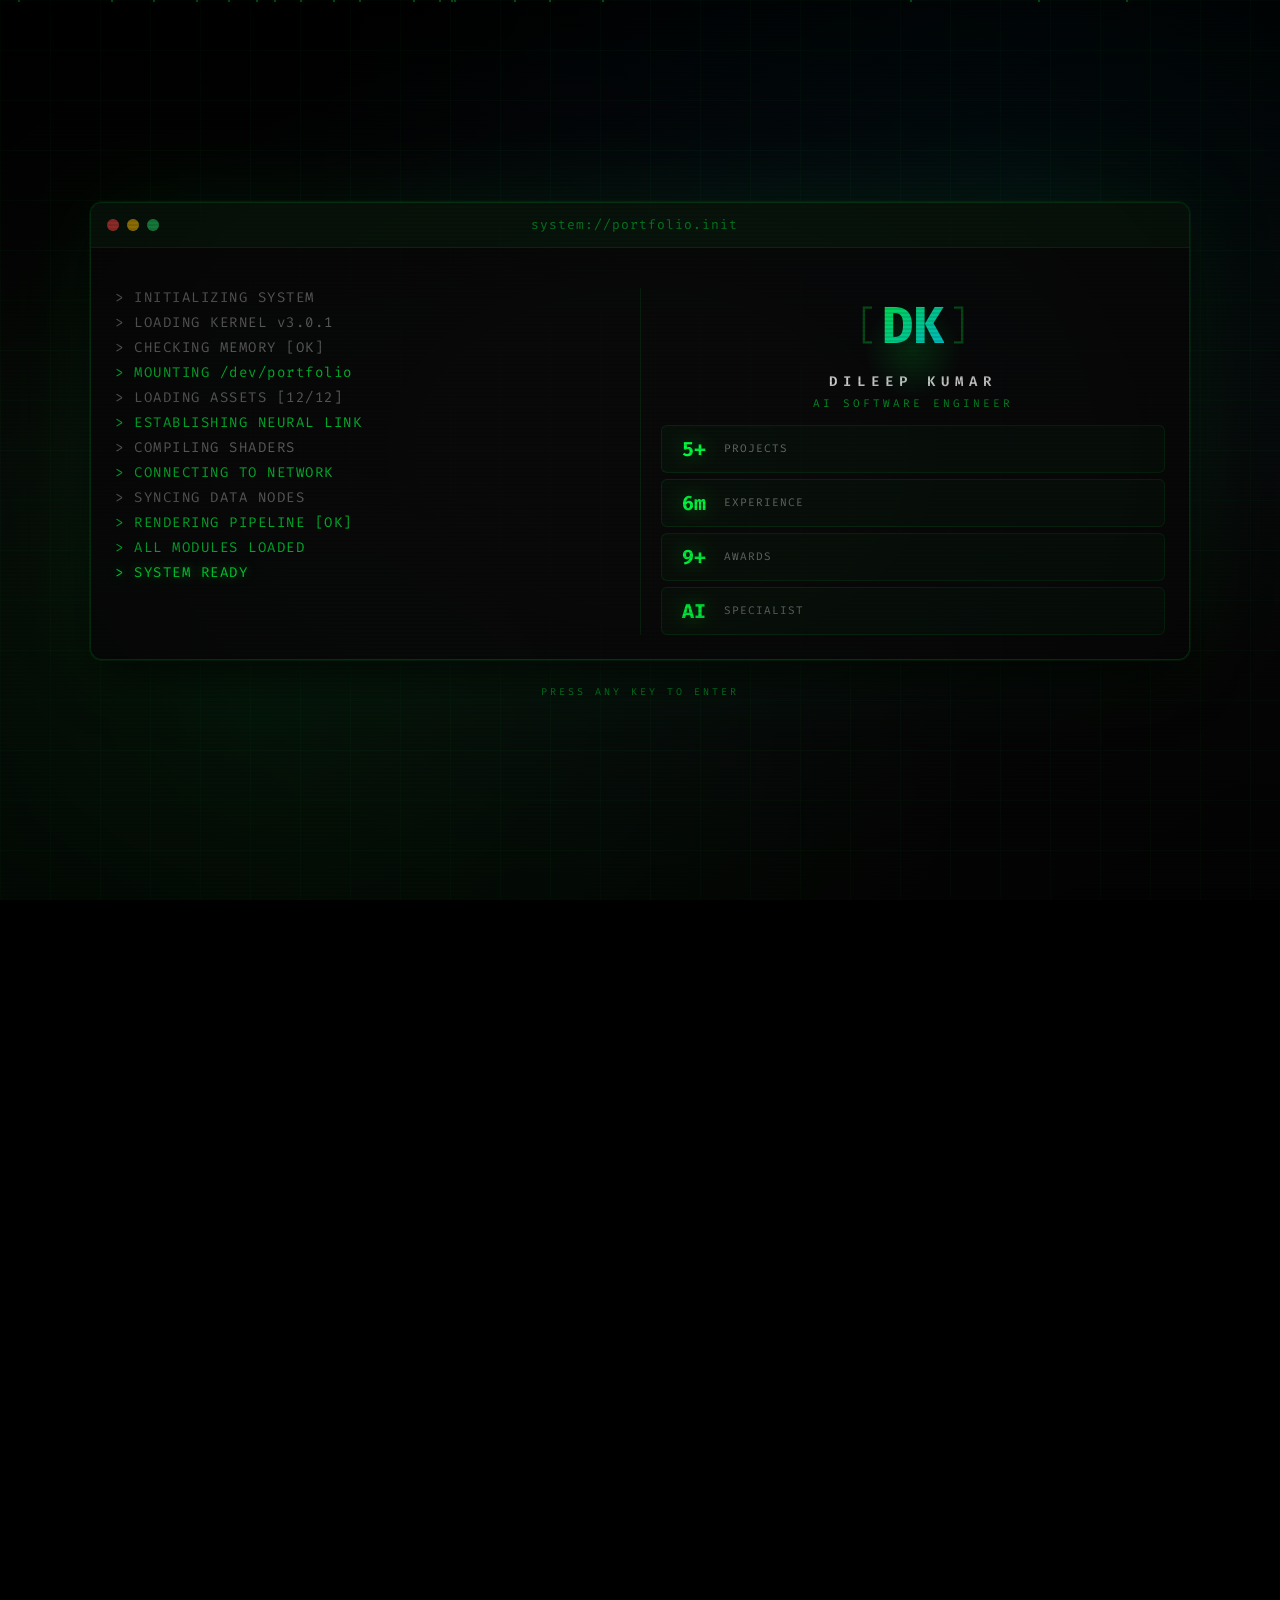
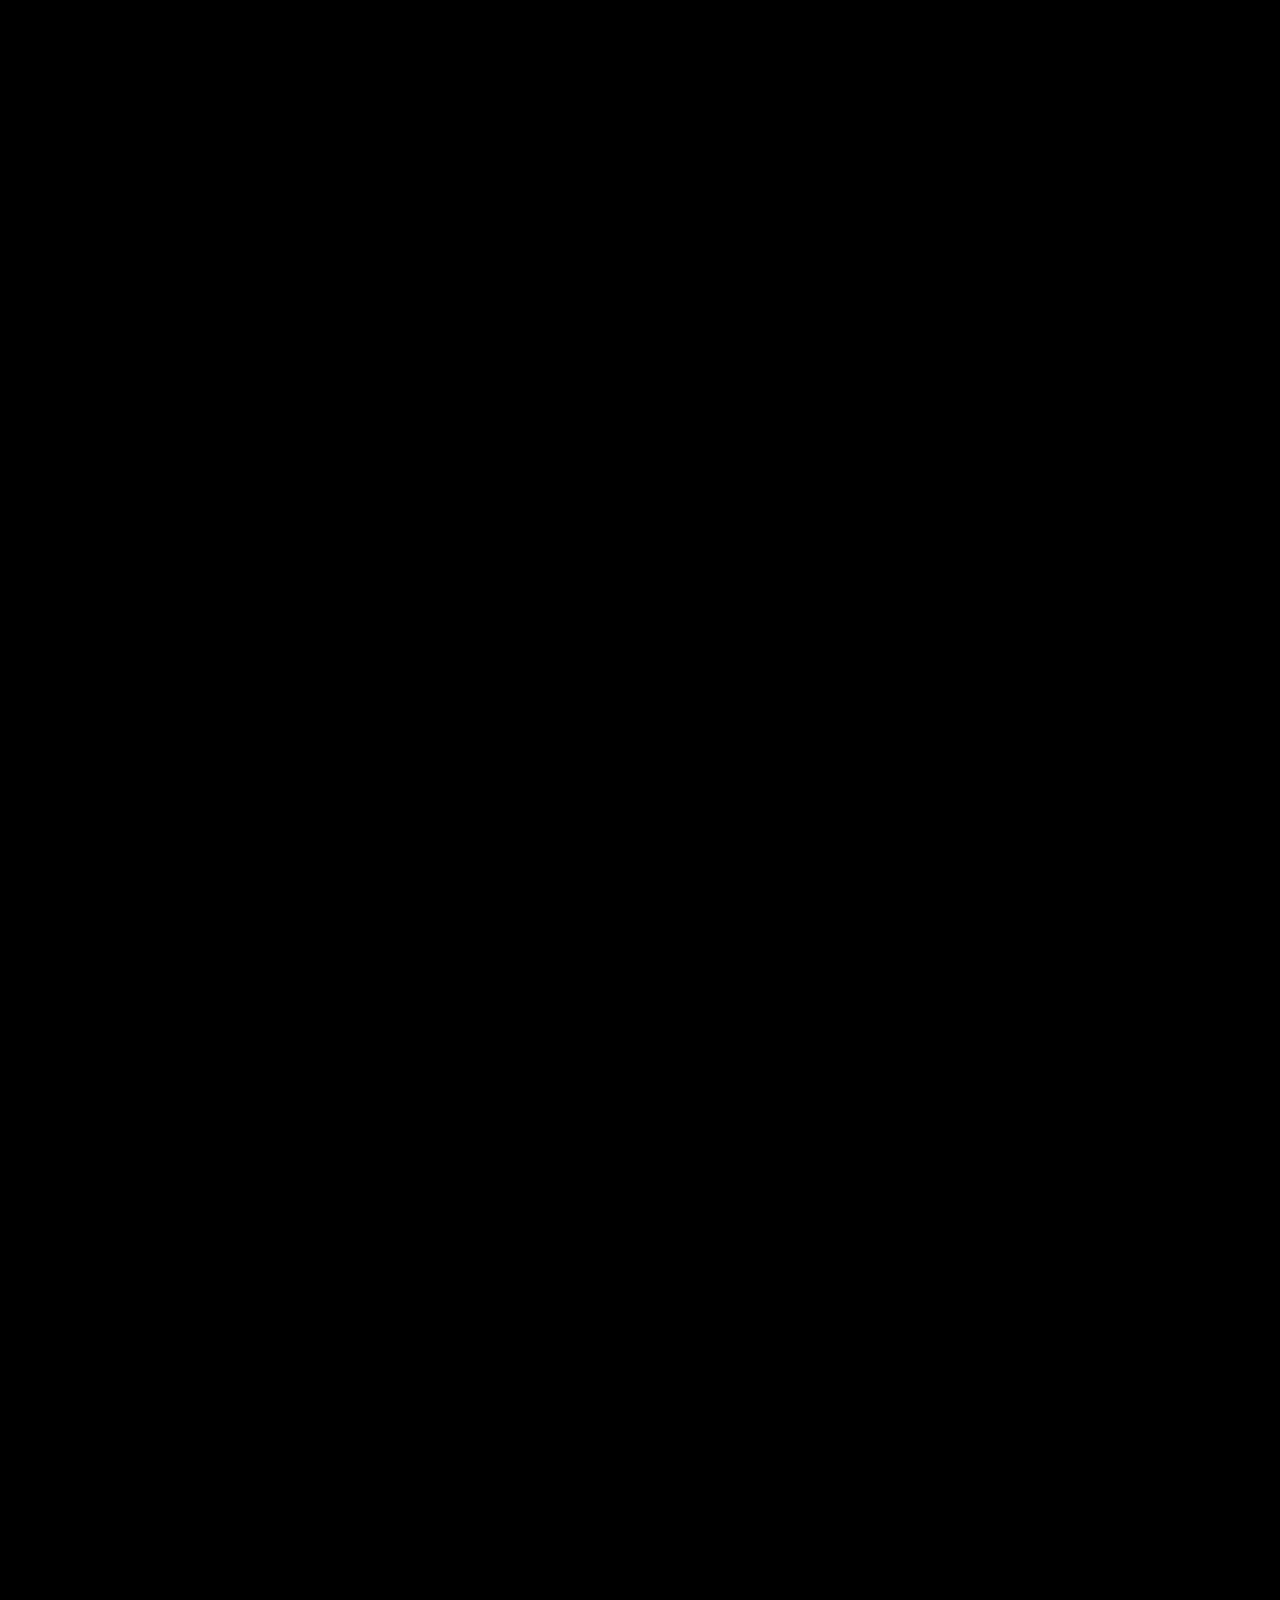
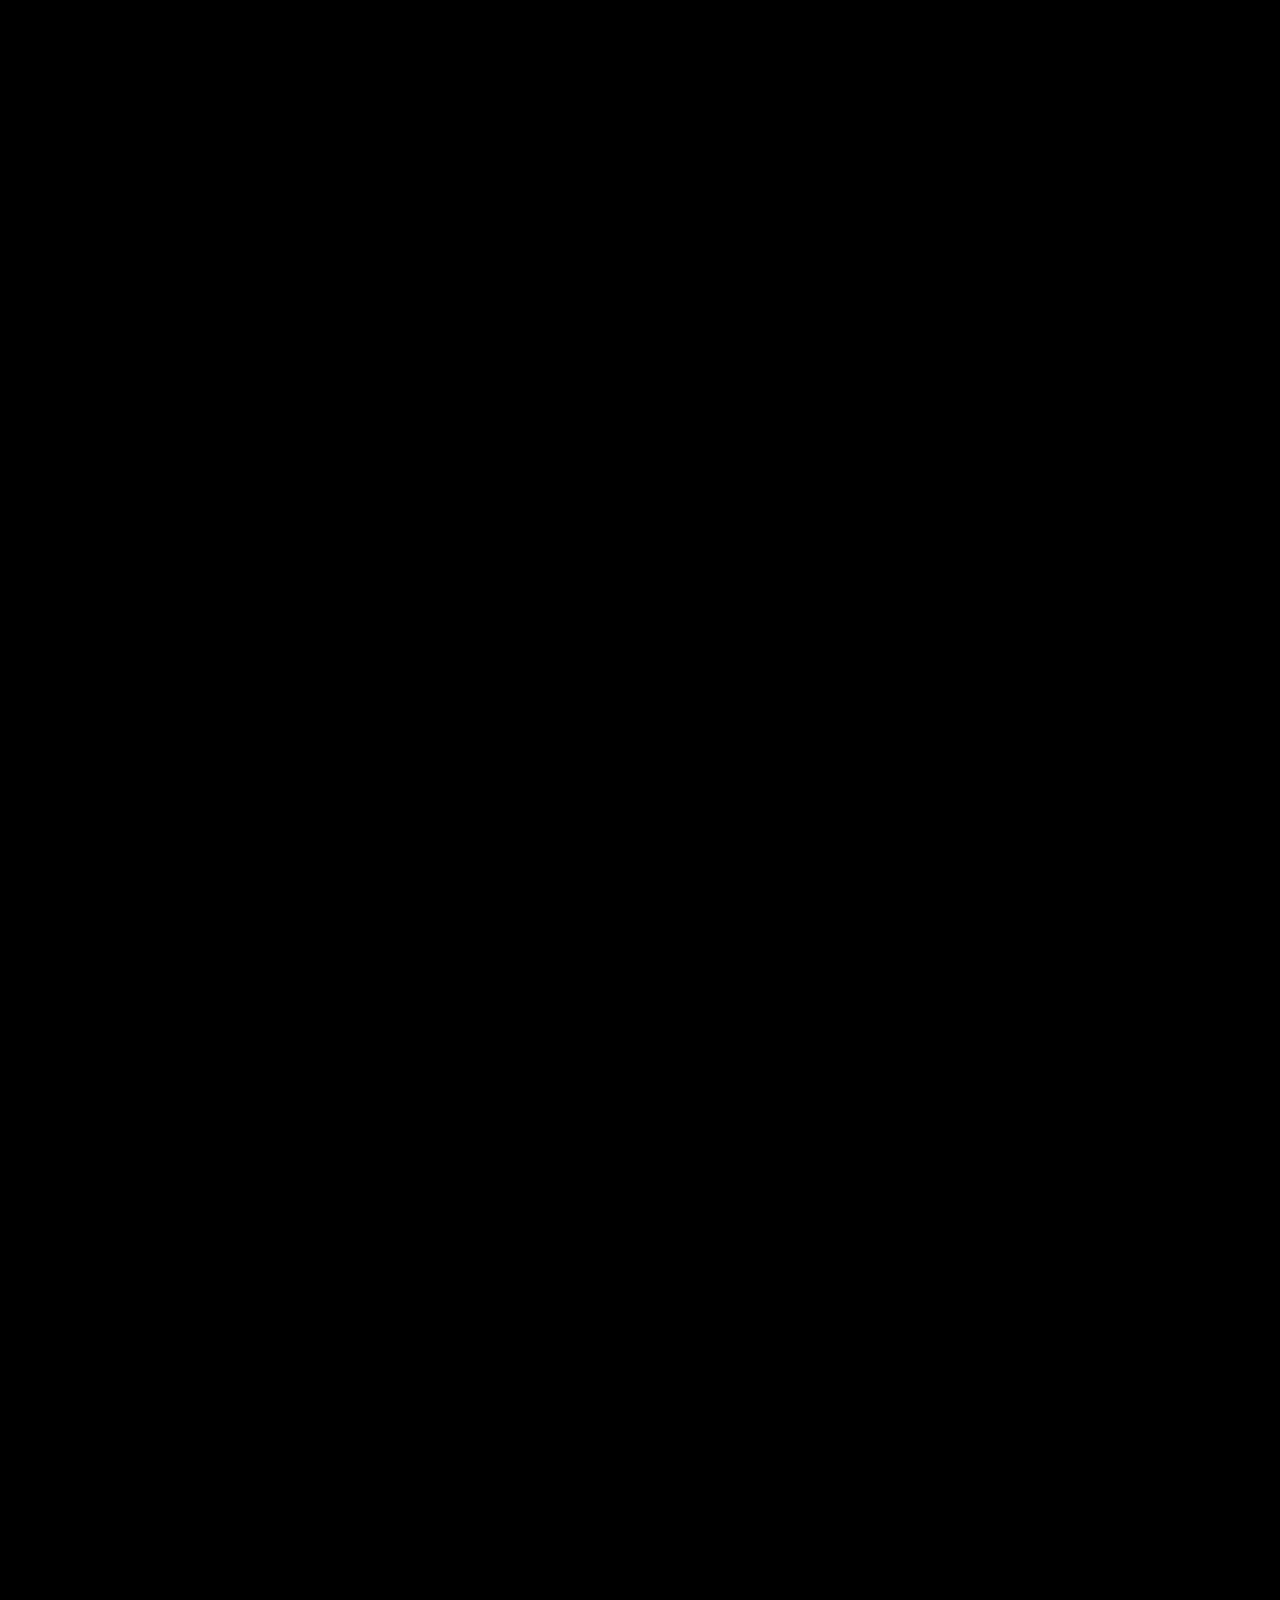
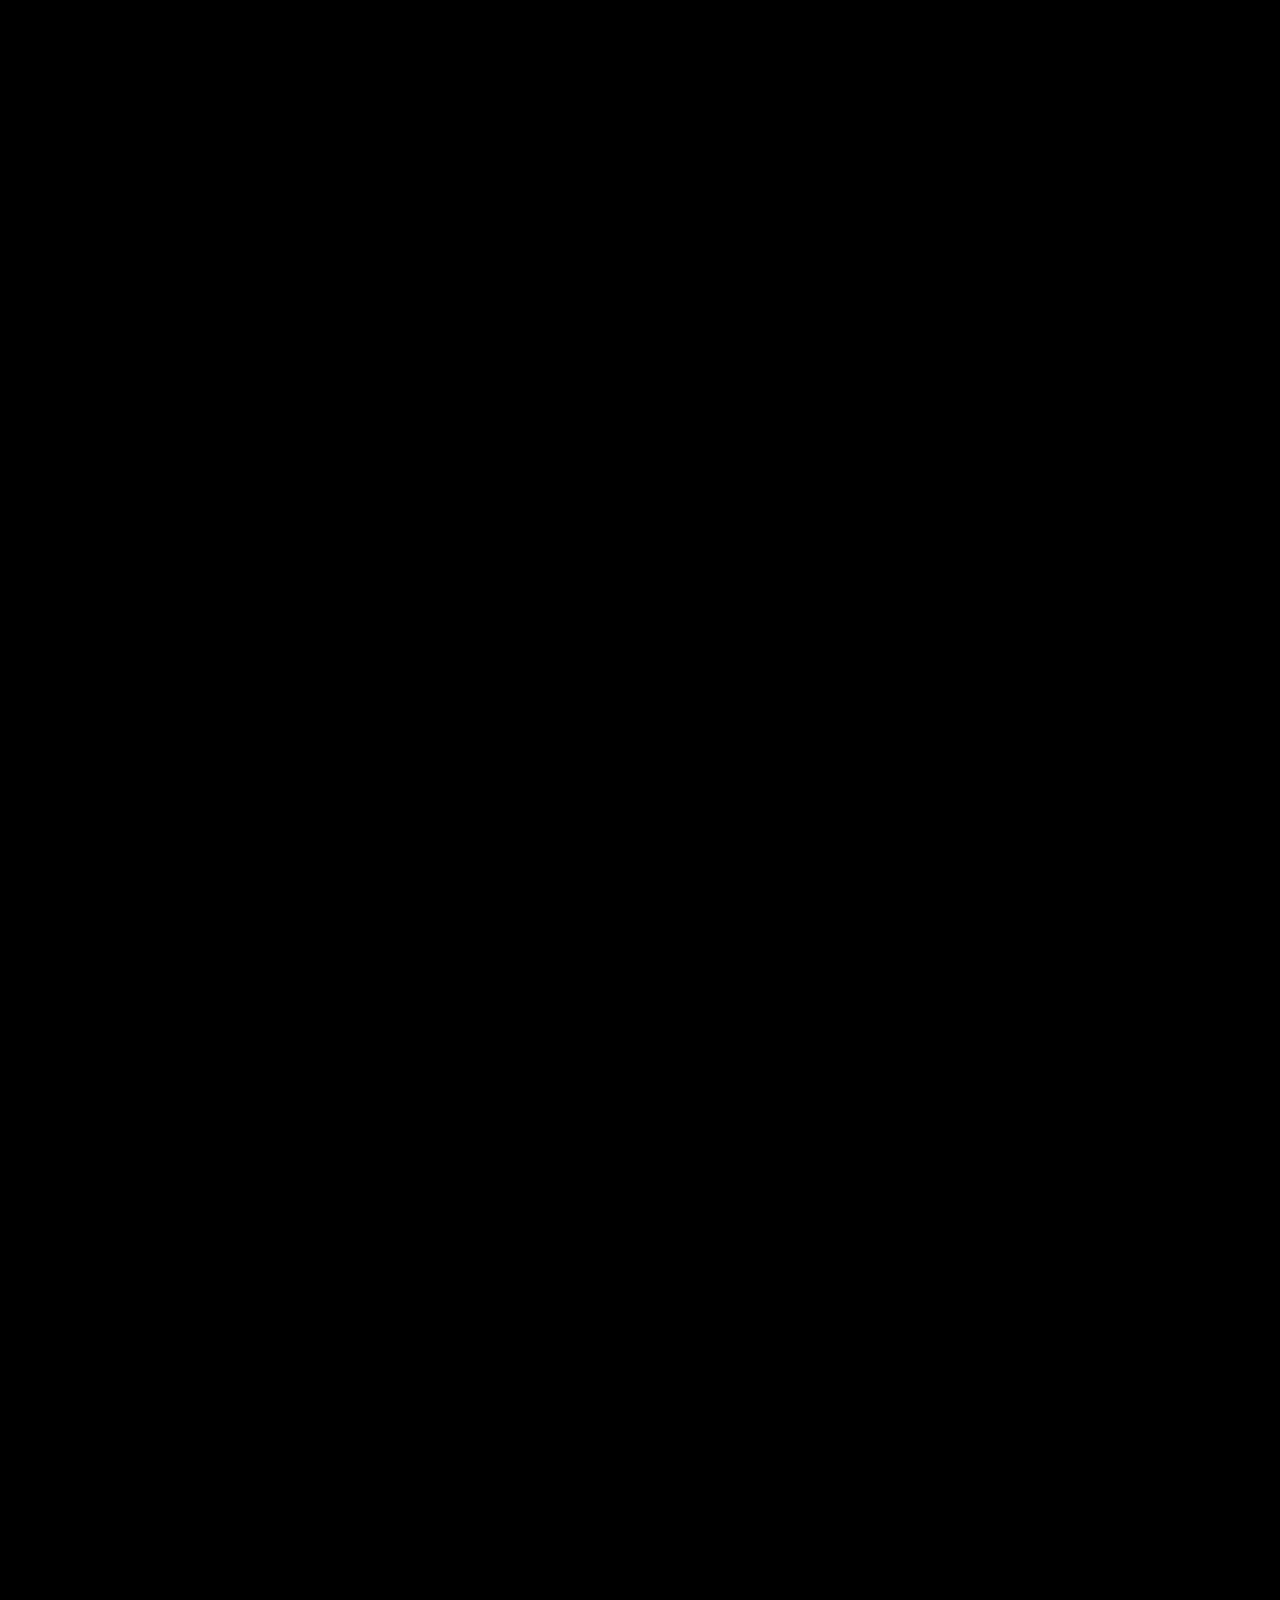
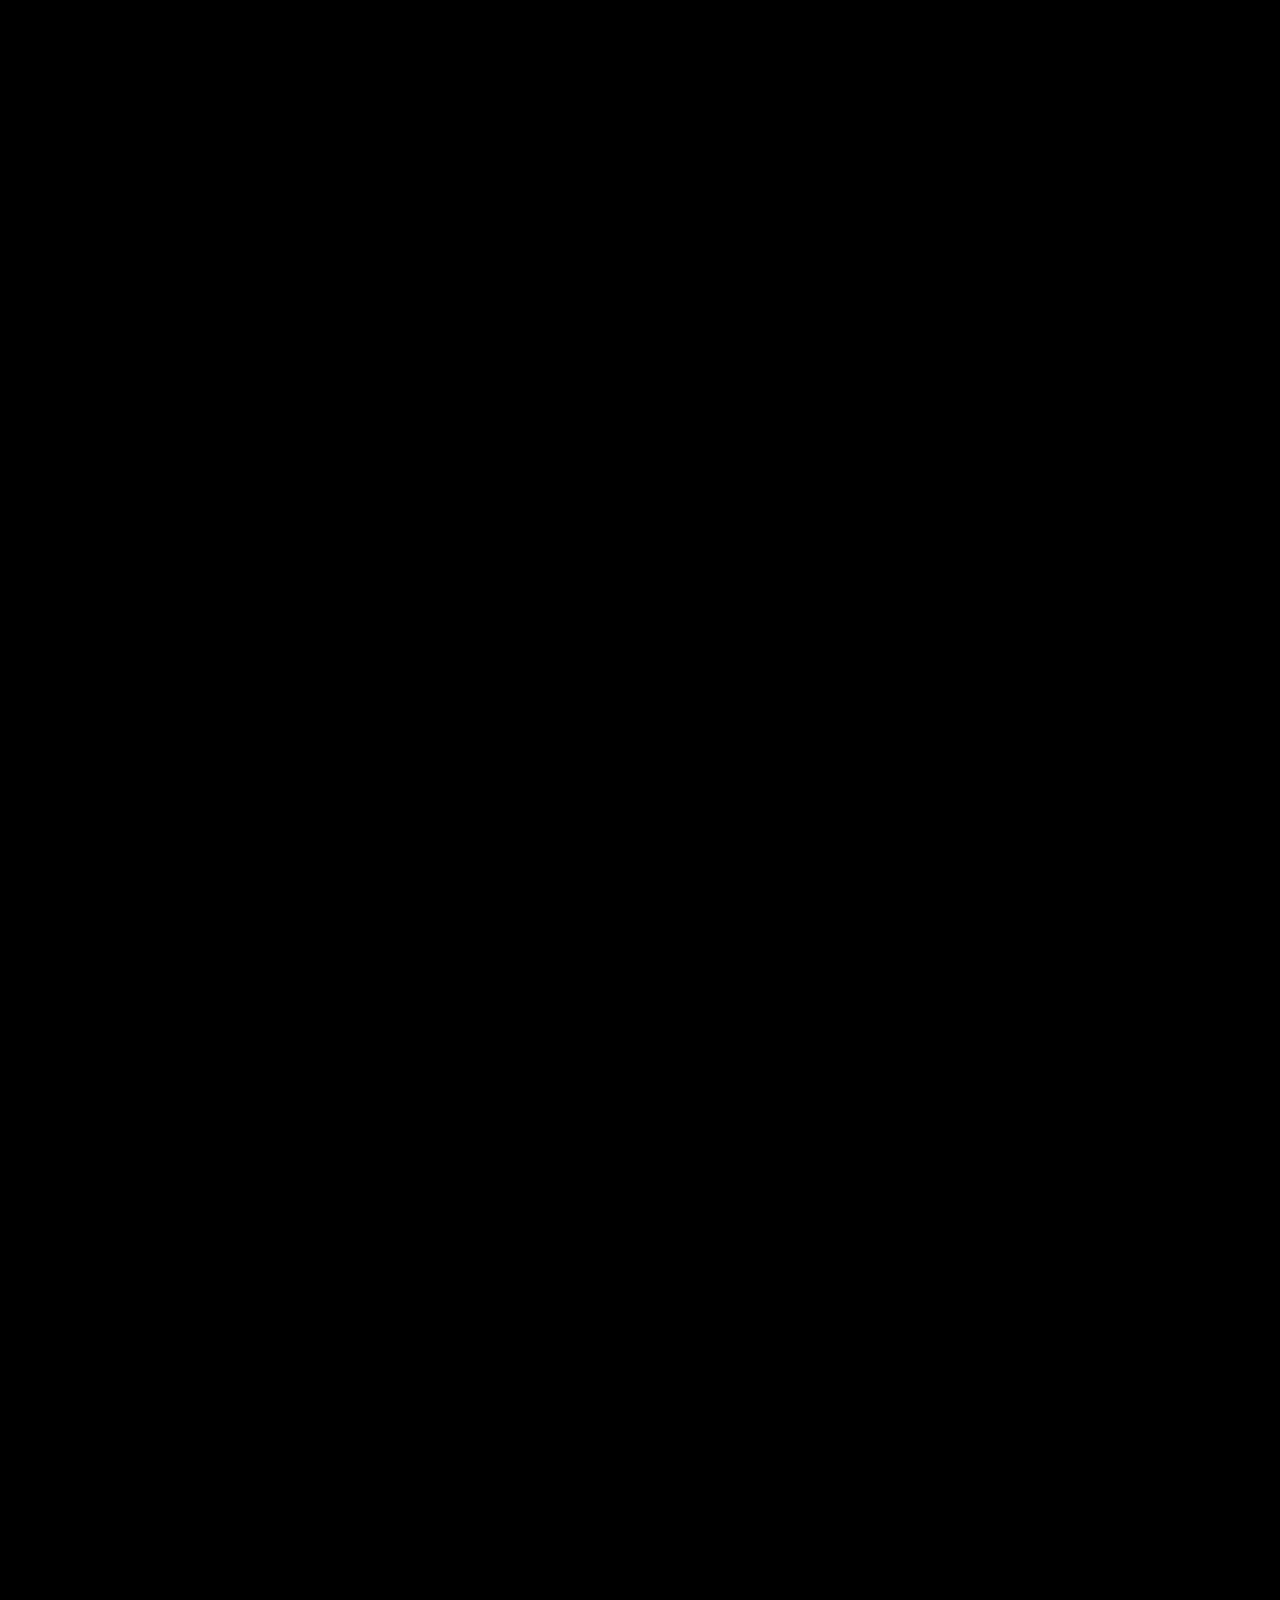
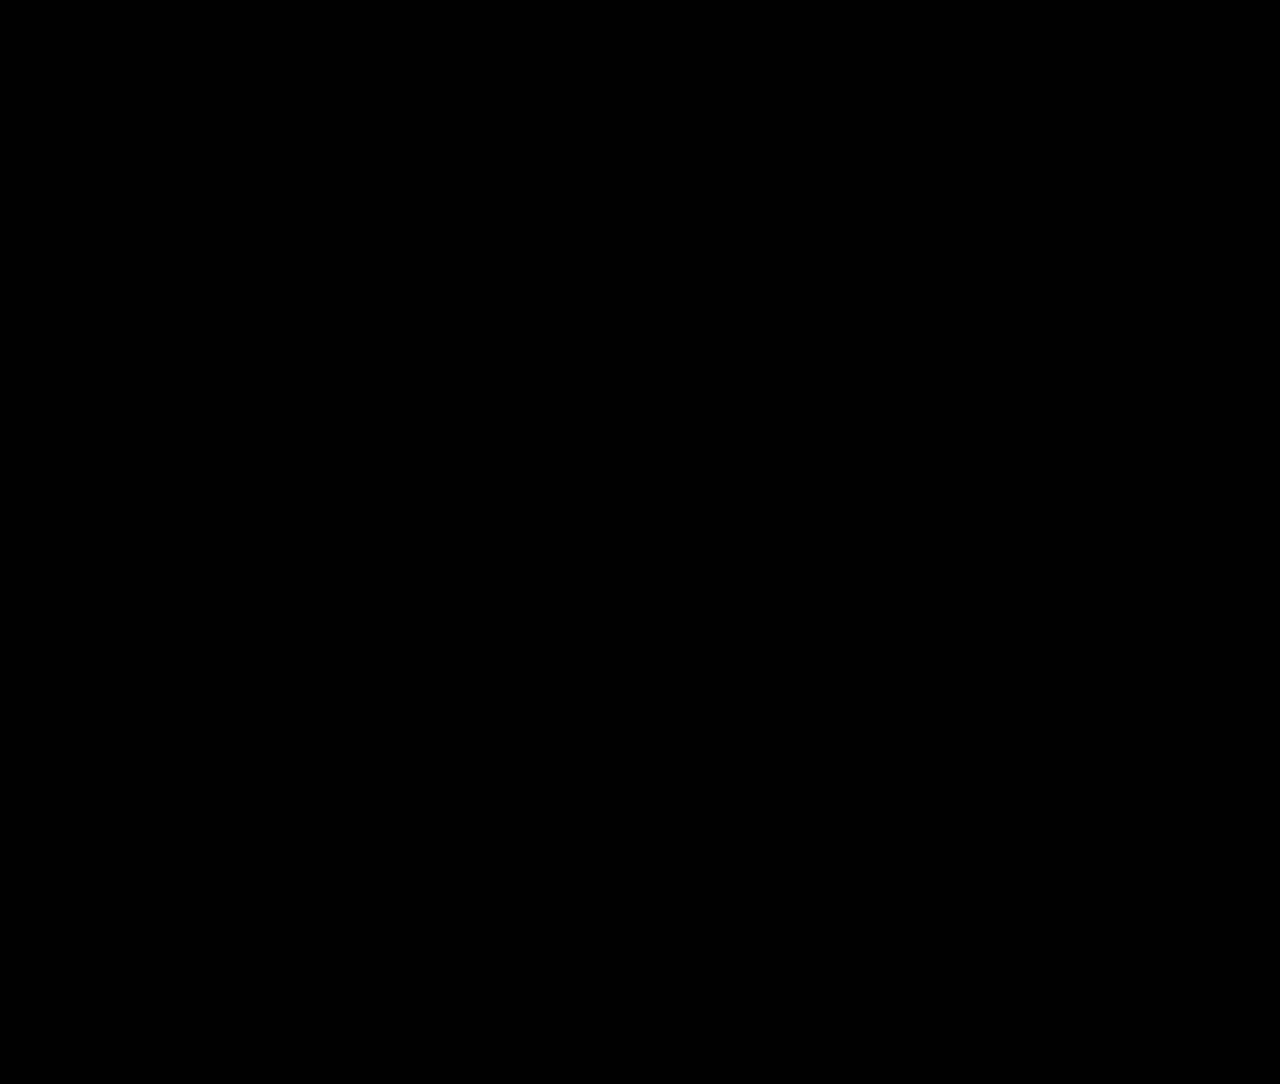
==== commit 5b0724ee: "Updates" ====
--- a/index.html
+++ b/index.html
@@ -19,8 +19,8 @@
     <link href="https://fonts.googleapis.com/css2?family=Fira+Code:wght@400;500;600;700&family=Inter:wght@300;400;500;600;700;800&display=swap" rel="stylesheet">
     
     <title>Dileep Kumar | AI Engineer</title>
-    <script type="module" crossorigin src="/assets/index-CCrfywUi.js"></script>
-    <link rel="stylesheet" crossorigin href="/assets/index-BPXZ5Mvp.css">
+    <script type="module" crossorigin src="/assets/index-B5i8YH8-.js"></script>
+    <link rel="stylesheet" crossorigin href="/assets/index-8b3y5HIN.css">
   </head>
   <body>
     <div id="root"></div>
--- a/assets/index-8b3y5HIN.css
+++ b/assets/index-8b3y5HIN.css
@@ -0,0 +1 @@
+@layer properties{@supports (((-webkit-hyphens:none)) and (not (margin-trim:inline))) or ((-moz-orient:inline) and (not (color:rgb(from red r g b)))){*,:before,:after,::backdrop{--tw-translate-x:0;--tw-translate-y:0;--tw-translate-z:0;--tw-rotate-x:initial;--tw-rotate-y:initial;--tw-rotate-z:initial;--tw-skew-x:initial;--tw-skew-y:initial;--tw-space-y-reverse:0;--tw-space-x-reverse:0;--tw-border-style:solid;--tw-gradient-position:initial;--tw-gradient-from:#0000;--tw-gradient-via:#0000;--tw-gradient-to:#0000;--tw-gradient-stops:initial;--tw-gradient-via-stops:initial;--tw-gradient-from-position:0%;--tw-gradient-via-position:50%;--tw-gradient-to-position:100%;--tw-leading:initial;--tw-font-weight:initial;--tw-shadow:0 0 #0000;--tw-shadow-color:initial;--tw-shadow-alpha:100%;--tw-inset-shadow:0 0 #0000;--tw-inset-shadow-color:initial;--tw-inset-shadow-alpha:100%;--tw-ring-color:initial;--tw-ring-shadow:0 0 #0000;--tw-inset-ring-color:initial;--tw-inset-ring-shadow:0 0 #0000;--tw-ring-inset:initial;--tw-ring-offset-width:0px;--tw-ring-offset-color:#fff;--tw-ring-offset-shadow:0 0 #0000;--tw-blur:initial;--tw-brightness:initial;--tw-contrast:initial;--tw-grayscale:initial;--tw-hue-rotate:initial;--tw-invert:initial;--tw-opacity:initial;--tw-saturate:initial;--tw-sepia:initial;--tw-drop-shadow:initial;--tw-drop-shadow-color:initial;--tw-drop-shadow-alpha:100%;--tw-drop-shadow-size:initial;--tw-duration:initial;--tw-scale-x:1;--tw-scale-y:1;--tw-scale-z:1}}}@layer theme{:root,:host{--font-sans:ui-sans-serif,system-ui,sans-serif,"Apple Color Emoji","Segoe UI Emoji","Segoe UI Symbol","Noto Color Emoji";--font-mono:ui-monospace,SFMono-Regular,Menlo,Monaco,Consolas,"Liberation Mono","Courier New",monospace;--color-red-500:oklch(63.7% .237 25.331);--color-red-600:oklch(57.7% .245 27.325);--color-orange-500:oklch(70.5% .213 47.604);--color-yellow-400:oklch(85.2% .199 91.936);--color-green-500:oklch(72.3% .219 149.579);--color-cyan-500:oklch(71.5% .143 215.221);--color-indigo-400:oklch(67.3% .182 276.935);--color-indigo-500:oklch(58.5% .233 277.117);--color-indigo-600:oklch(51.1% .262 276.966);--color-purple-500:oklch(62.7% .265 303.9);--color-slate-300:oklch(86.9% .022 252.894);--color-slate-400:oklch(70.4% .04 256.788);--color-slate-500:oklch(55.4% .046 257.417);--color-slate-600:oklch(44.6% .043 257.281);--color-slate-700:oklch(37.2% .044 257.287);--color-slate-800:oklch(27.9% .041 260.031);--color-slate-900:oklch(20.8% .042 265.755);--color-black:#000;--color-white:#fff;--spacing:.25rem;--container-3xl:48rem;--container-4xl:56rem;--container-5xl:64rem;--container-6xl:72rem;--container-7xl:80rem;--text-xs:.75rem;--text-xs--line-height:calc(1/.75);--text-sm:.875rem;--text-sm--line-height:calc(1.25/.875);--text-base:1rem;--text-base--line-height: 1.5 ;--text-lg:1.125rem;--text-lg--line-height:calc(1.75/1.125);--text-xl:1.25rem;--text-xl--line-height:calc(1.75/1.25);--text-2xl:1.5rem;--text-2xl--line-height:calc(2/1.5);--text-3xl:1.875rem;--text-3xl--line-height: 1.2 ;--text-4xl:2.25rem;--text-4xl--line-height:calc(2.5/2.25);--text-5xl:3rem;--text-5xl--line-height:1;--text-7xl:4.5rem;--text-7xl--line-height:1;--text-8xl:6rem;--text-8xl--line-height:1;--font-weight-semibold:600;--font-weight-bold:700;--leading-relaxed:1.625;--radius-lg:.5rem;--radius-xl:.75rem;--radius-2xl:1rem;--animate-bounce:bounce 1s infinite;--blur-3xl:64px;--default-transition-duration:.15s;--default-transition-timing-function:cubic-bezier(.4,0,.2,1);--default-font-family:var(--font-sans);--default-mono-font-family:var(--font-mono);--font-family-sans:"Inter",system-ui,sans-serif;--font-family-mono:"Fira Code","JetBrains Mono",monospace;--color-primary:#6366f1;--color-secondary:#8b5cf6;--color-accent:#06b6d4;--color-dark:#0f172a;--color-darker:#020617;--color-hacker-primary:#00ff41;--color-hacker-secondary:#00d935;--color-hacker-accent:#39ff14;--color-hacker-dark:#0a0a0a;--color-hacker-darker:#000;--color-hacker-glow:#00ff4180}}@layer base{*,:after,:before,::backdrop{box-sizing:border-box;border:0 solid;margin:0;padding:0}::file-selector-button{box-sizing:border-box;border:0 solid;margin:0;padding:0}html,:host{-webkit-text-size-adjust:100%;tab-size:4;line-height:1.5;font-family:var(--default-font-family,ui-sans-serif,system-ui,sans-serif,"Apple Color Emoji","Segoe UI Emoji","Segoe UI Symbol","Noto Color Emoji");font-feature-settings:var(--default-font-feature-settings,normal);font-variation-settings:var(--default-font-variation-settings,normal);-webkit-tap-highlight-color:transparent}hr{height:0;color:inherit;border-top-width:1px}abbr:where([title]){-webkit-text-decoration:underline dotted;text-decoration:underline dotted}h1,h2,h3,h4,h5,h6{font-size:inherit;font-weight:inherit}a{color:inherit;-webkit-text-decoration:inherit;text-decoration:inherit}b,strong{font-weight:bolder}code,kbd,samp,pre{font-family:var(--default-mono-font-family,ui-monospace,SFMono-Regular,Menlo,Monaco,Consolas,"Liberation Mono","Courier New",monospace);font-feature-settings:var(--default-mono-font-feature-settings,normal);font-variation-settings:var(--default-mono-font-variation-settings,normal);font-size:1em}small{font-size:80%}sub,sup{vertical-align:baseline;font-size:75%;line-height:0;position:relative}sub{bottom:-.25em}sup{top:-.5em}table{text-indent:0;border-color:inherit;border-collapse:collapse}:-moz-focusring{outline:auto}progress{vertical-align:baseline}summary{display:list-item}ol,ul,menu{list-style:none}img,svg,video,canvas,audio,iframe,embed,object{vertical-align:middle;display:block}img,video{max-width:100%;height:auto}button,input,select,optgroup,textarea{font:inherit;font-feature-settings:inherit;font-variation-settings:inherit;letter-spacing:inherit;color:inherit;opacity:1;background-color:#0000;border-radius:0}::file-selector-button{font:inherit;font-feature-settings:inherit;font-variation-settings:inherit;letter-spacing:inherit;color:inherit;opacity:1;background-color:#0000;border-radius:0}:where(select:is([multiple],[size])) optgroup{font-weight:bolder}:where(select:is([multiple],[size])) optgroup option{padding-inline-start:20px}::file-selector-button{margin-inline-end:4px}::placeholder{opacity:1}@supports (not ((-webkit-appearance:-apple-pay-button))) or (contain-intrinsic-size:1px){::placeholder{color:currentColor}@supports (color:color-mix(in lab,red,red)){::placeholder{color:color-mix(in oklab,currentcolor 50%,transparent)}}}textarea{resize:vertical}::-webkit-search-decoration{-webkit-appearance:none}::-webkit-date-and-time-value{min-height:1lh;text-align:inherit}::-webkit-datetime-edit{display:inline-flex}::-webkit-datetime-edit-fields-wrapper{padding:0}::-webkit-datetime-edit{padding-block:0}::-webkit-datetime-edit-year-field{padding-block:0}::-webkit-datetime-edit-month-field{padding-block:0}::-webkit-datetime-edit-day-field{padding-block:0}::-webkit-datetime-edit-hour-field{padding-block:0}::-webkit-datetime-edit-minute-field{padding-block:0}::-webkit-datetime-edit-second-field{padding-block:0}::-webkit-datetime-edit-millisecond-field{padding-block:0}::-webkit-datetime-edit-meridiem-field{padding-block:0}::-webkit-calendar-picker-indicator{line-height:1}:-moz-ui-invalid{box-shadow:none}button,input:where([type=button],[type=reset],[type=submit]){appearance:button}::file-selector-button{appearance:button}::-webkit-inner-spin-button{height:auto}::-webkit-outer-spin-button{height:auto}[hidden]:where(:not([hidden=until-found])){display:none!important}}@layer components;@layer utilities{.absolute{position:absolute}.fixed{position:fixed}.relative{position:relative}.inset-0{inset:calc(var(--spacing)*0)}.inset-1{inset:calc(var(--spacing)*1)}.top-0{top:calc(var(--spacing)*0)}.top-1\/2{top:50%}.top-1\/4{top:25%}.right-0{right:calc(var(--spacing)*0)}.right-1\/4{right:25%}.right-8{right:calc(var(--spacing)*8)}.-bottom-1{bottom:calc(var(--spacing)*-1)}.bottom-0{bottom:calc(var(--spacing)*0)}.bottom-1\/4{bottom:25%}.bottom-8{bottom:calc(var(--spacing)*8)}.left-0{left:calc(var(--spacing)*0)}.left-1\/2{left:50%}.left-1\/4{left:25%}.z-10{z-index:10}.z-50{z-index:50}.mx-auto{margin-inline:auto}.my-0{margin-block:calc(var(--spacing)*0)}.mt-1{margin-top:calc(var(--spacing)*1)}.mt-2{margin-top:calc(var(--spacing)*2)}.mt-4{margin-top:calc(var(--spacing)*4)}.mt-6{margin-top:calc(var(--spacing)*6)}.mt-16{margin-top:calc(var(--spacing)*16)}.mb-2{margin-bottom:calc(var(--spacing)*2)}.mb-3{margin-bottom:calc(var(--spacing)*3)}.mb-4{margin-bottom:calc(var(--spacing)*4)}.mb-6{margin-bottom:calc(var(--spacing)*6)}.mb-8{margin-bottom:calc(var(--spacing)*8)}.mb-12{margin-bottom:calc(var(--spacing)*12)}.mb-16{margin-bottom:calc(var(--spacing)*16)}.ml-2{margin-left:calc(var(--spacing)*2)}.block{display:block}.flex{display:flex}.grid{display:grid}.hidden{display:none}.inline-block{display:inline-block}.inline-flex{display:inline-flex}.h-0\.5{height:calc(var(--spacing)*.5)}.h-3{height:calc(var(--spacing)*3)}.h-4{height:calc(var(--spacing)*4)}.h-5{height:calc(var(--spacing)*5)}.h-6{height:calc(var(--spacing)*6)}.h-8{height:calc(var(--spacing)*8)}.h-10{height:calc(var(--spacing)*10)}.h-12{height:calc(var(--spacing)*12)}.h-14{height:calc(var(--spacing)*14)}.h-48{height:calc(var(--spacing)*48)}.h-64{height:calc(var(--spacing)*64)}.h-96{height:calc(var(--spacing)*96)}.h-full{height:100%}.min-h-screen{min-height:100vh}.w-0{width:calc(var(--spacing)*0)}.w-0\.5{width:calc(var(--spacing)*.5)}.w-1{width:calc(var(--spacing)*1)}.w-4{width:calc(var(--spacing)*4)}.w-5{width:calc(var(--spacing)*5)}.w-6{width:calc(var(--spacing)*6)}.w-8{width:calc(var(--spacing)*8)}.w-12{width:calc(var(--spacing)*12)}.w-14{width:calc(var(--spacing)*14)}.w-48{width:calc(var(--spacing)*48)}.w-64{width:calc(var(--spacing)*64)}.w-96{width:calc(var(--spacing)*96)}.w-full{width:100%}.max-w-3xl{max-width:var(--container-3xl)}.max-w-4xl{max-width:var(--container-4xl)}.max-w-5xl{max-width:var(--container-5xl)}.max-w-6xl{max-width:var(--container-6xl)}.max-w-7xl{max-width:var(--container-7xl)}.min-w-0{min-width:calc(var(--spacing)*0)}.-translate-x-1\/2{--tw-translate-x: -50% ;translate:var(--tw-translate-x)var(--tw-translate-y)}.transform{transform:var(--tw-rotate-x,)var(--tw-rotate-y,)var(--tw-rotate-z,)var(--tw-skew-x,)var(--tw-skew-y,)}.animate-bounce{animation:var(--animate-bounce)}.cursor-default{cursor:default}.scroll-mt-20{scroll-margin-top:calc(var(--spacing)*20)}.grid-cols-1{grid-template-columns:repeat(1,minmax(0,1fr))}.flex-col{flex-direction:column}.flex-wrap{flex-wrap:wrap}.items-center{align-items:center}.items-start{align-items:flex-start}.justify-between{justify-content:space-between}.justify-center{justify-content:center}.gap-2{gap:calc(var(--spacing)*2)}.gap-3{gap:calc(var(--spacing)*3)}.gap-4{gap:calc(var(--spacing)*4)}.gap-6{gap:calc(var(--spacing)*6)}.gap-8{gap:calc(var(--spacing)*8)}.gap-12{gap:calc(var(--spacing)*12)}:where(.space-y-2>:not(:last-child)){--tw-space-y-reverse:0;margin-block-start:calc(calc(var(--spacing)*2)*var(--tw-space-y-reverse));margin-block-end:calc(calc(var(--spacing)*2)*calc(1 - var(--tw-space-y-reverse)))}:where(.space-y-3>:not(:last-child)){--tw-space-y-reverse:0;margin-block-start:calc(calc(var(--spacing)*3)*var(--tw-space-y-reverse));margin-block-end:calc(calc(var(--spacing)*3)*calc(1 - var(--tw-space-y-reverse)))}:where(.space-y-6>:not(:last-child)){--tw-space-y-reverse:0;margin-block-start:calc(calc(var(--spacing)*6)*var(--tw-space-y-reverse));margin-block-end:calc(calc(var(--spacing)*6)*calc(1 - var(--tw-space-y-reverse)))}:where(.space-x-8>:not(:last-child)){--tw-space-x-reverse:0;margin-inline-start:calc(calc(var(--spacing)*8)*var(--tw-space-x-reverse));margin-inline-end:calc(calc(var(--spacing)*8)*calc(1 - var(--tw-space-x-reverse)))}.overflow-hidden{overflow:hidden}.rounded{border-radius:.25rem}.rounded-2xl{border-radius:var(--radius-2xl)}.rounded-full{border-radius:3.40282e38px}.rounded-lg{border-radius:var(--radius-lg)}.rounded-xl{border-radius:var(--radius-xl)}.border{border-style:var(--tw-border-style);border-width:1px}.border-2{border-style:var(--tw-border-style);border-width:2px}.border-t{border-top-style:var(--tw-border-style);border-top-width:1px}.border-\[\#00ff41\]{border-color:#00ff41}.border-\[\#00ff41\]\/30{border-color:#00ff414d}.border-red-500{border-color:var(--color-red-500)}.border-slate-600{border-color:var(--color-slate-600)}.border-slate-700{border-color:var(--color-slate-700)}.border-slate-700\/50{border-color:#31415880}@supports (color:color-mix(in lab,red,red)){.border-slate-700\/50{border-color:color-mix(in oklab,var(--color-slate-700)50%,transparent)}}.border-slate-800{border-color:var(--color-slate-800)}.bg-\[\#00ff41\]{background-color:#00ff41}.bg-black{background-color:var(--color-black)}.bg-black\/90{background-color:#000000e6}@supports (color:color-mix(in lab,red,red)){.bg-black\/90{background-color:color-mix(in oklab,var(--color-black)90%,transparent)}}.bg-green-500{background-color:var(--color-green-500)}.bg-indigo-500{background-color:var(--color-indigo-500)}.bg-slate-900{background-color:var(--color-slate-900)}.bg-gradient-to-br{--tw-gradient-position:to bottom right in oklab;background-image:linear-gradient(var(--tw-gradient-stops))}.bg-gradient-to-r{--tw-gradient-position:to right in oklab;background-image:linear-gradient(var(--tw-gradient-stops))}.bg-\[linear-gradient\(rgba\(0\,255\,65\,0\.03\)_1px\,transparent_1px\)\,linear-gradient\(90deg\,rgba\(0\,255\,65\,0\.03\)_1px\,transparent_1px\)\]{background-image:linear-gradient(#00ff4108 1px,#0000 1px),linear-gradient(90deg,#00ff4108 1px,#0000 1px)}.bg-\[linear-gradient\(rgba\(99\,102\,241\,0\.03\)_1px\,transparent_1px\)\,linear-gradient\(90deg\,rgba\(99\,102\,241\,0\.03\)_1px\,transparent_1px\)\]{background-image:linear-gradient(#6366f108 1px,#0000 1px),linear-gradient(90deg,#6366f108 1px,#0000 1px)}.from-\[\#00ff41\]{--tw-gradient-from:#00ff41;--tw-gradient-stops:var(--tw-gradient-via-stops,var(--tw-gradient-position),var(--tw-gradient-from)var(--tw-gradient-from-position),var(--tw-gradient-to)var(--tw-gradient-to-position))}.from-indigo-500{--tw-gradient-from:var(--color-indigo-500);--tw-gradient-stops:var(--tw-gradient-via-stops,var(--tw-gradient-position),var(--tw-gradient-from)var(--tw-gradient-from-position),var(--tw-gradient-to)var(--tw-gradient-to-position))}.from-red-600{--tw-gradient-from:var(--color-red-600);--tw-gradient-stops:var(--tw-gradient-via-stops,var(--tw-gradient-position),var(--tw-gradient-from)var(--tw-gradient-from-position),var(--tw-gradient-to)var(--tw-gradient-to-position))}.from-yellow-400{--tw-gradient-from:var(--color-yellow-400);--tw-gradient-stops:var(--tw-gradient-via-stops,var(--tw-gradient-position),var(--tw-gradient-from)var(--tw-gradient-from-position),var(--tw-gradient-to)var(--tw-gradient-to-position))}.via-\[\#00d935\]{--tw-gradient-via:#00d935;--tw-gradient-via-stops:var(--tw-gradient-position),var(--tw-gradient-from)var(--tw-gradient-from-position),var(--tw-gradient-via)var(--tw-gradient-via-position),var(--tw-gradient-to)var(--tw-gradient-to-position);--tw-gradient-stops:var(--tw-gradient-via-stops)}.via-purple-500{--tw-gradient-via:var(--color-purple-500);--tw-gradient-via-stops:var(--tw-gradient-position),var(--tw-gradient-from)var(--tw-gradient-from-position),var(--tw-gradient-via)var(--tw-gradient-via-position),var(--tw-gradient-to)var(--tw-gradient-to-position);--tw-gradient-stops:var(--tw-gradient-via-stops)}.to-\[\#39ff14\]{--tw-gradient-to:#39ff14;--tw-gradient-stops:var(--tw-gradient-via-stops,var(--tw-gradient-position),var(--tw-gradient-from)var(--tw-gradient-from-position),var(--tw-gradient-to)var(--tw-gradient-to-position))}.to-cyan-500{--tw-gradient-to:var(--color-cyan-500);--tw-gradient-stops:var(--tw-gradient-via-stops,var(--tw-gradient-position),var(--tw-gradient-from)var(--tw-gradient-from-position),var(--tw-gradient-to)var(--tw-gradient-to-position))}.to-orange-500{--tw-gradient-to:var(--color-orange-500);--tw-gradient-stops:var(--tw-gradient-via-stops,var(--tw-gradient-position),var(--tw-gradient-from)var(--tw-gradient-from-position),var(--tw-gradient-to)var(--tw-gradient-to-position))}.to-purple-500{--tw-gradient-to:var(--color-purple-500);--tw-gradient-stops:var(--tw-gradient-via-stops,var(--tw-gradient-position),var(--tw-gradient-from)var(--tw-gradient-from-position),var(--tw-gradient-to)var(--tw-gradient-to-position))}.to-red-500{--tw-gradient-to:var(--color-red-500);--tw-gradient-stops:var(--tw-gradient-via-stops,var(--tw-gradient-position),var(--tw-gradient-from)var(--tw-gradient-from-position),var(--tw-gradient-to)var(--tw-gradient-to-position))}.bg-\[size\:30px_30px\]{background-size:30px 30px}.bg-\[size\:50px_50px\]{background-size:50px 50px}.p-1{padding:calc(var(--spacing)*1)}.p-2{padding:calc(var(--spacing)*2)}.p-5{padding:calc(var(--spacing)*5)}.p-6{padding:calc(var(--spacing)*6)}.px-2{padding-inline:calc(var(--spacing)*2)}.px-3{padding-inline:calc(var(--spacing)*3)}.px-4{padding-inline:calc(var(--spacing)*4)}.px-6{padding-inline:calc(var(--spacing)*6)}.py-0\.5{padding-block:calc(var(--spacing)*.5)}.py-1{padding-block:calc(var(--spacing)*1)}.py-1\.5{padding-block:calc(var(--spacing)*1.5)}.py-2{padding-block:calc(var(--spacing)*2)}.py-3{padding-block:calc(var(--spacing)*3)}.py-5{padding-block:calc(var(--spacing)*5)}.py-8{padding-block:calc(var(--spacing)*8)}.py-12{padding-block:calc(var(--spacing)*12)}.pt-2{padding-top:calc(var(--spacing)*2)}.pt-20{padding-top:calc(var(--spacing)*20)}.pb-4{padding-bottom:calc(var(--spacing)*4)}.text-center{text-align:center}.font-mono{font-family:var(--font-mono)}.text-2xl{font-size:var(--text-2xl);line-height:var(--tw-leading,var(--text-2xl--line-height))}.text-3xl{font-size:var(--text-3xl);line-height:var(--tw-leading,var(--text-3xl--line-height))}.text-5xl{font-size:var(--text-5xl);line-height:var(--tw-leading,var(--text-5xl--line-height))}.text-lg{font-size:var(--text-lg);line-height:var(--tw-leading,var(--text-lg--line-height))}.text-sm{font-size:var(--text-sm);line-height:var(--tw-leading,var(--text-sm--line-height))}.text-xl{font-size:var(--text-xl);line-height:var(--tw-leading,var(--text-xl--line-height))}.text-xs{font-size:var(--text-xs);line-height:var(--tw-leading,var(--text-xs--line-height))}.text-\[8px\]{font-size:8px}.leading-relaxed{--tw-leading:var(--leading-relaxed);line-height:var(--leading-relaxed)}.font-bold{--tw-font-weight:var(--font-weight-bold);font-weight:var(--font-weight-bold)}.font-semibold{--tw-font-weight:var(--font-weight-semibold);font-weight:var(--font-weight-semibold)}.break-words{overflow-wrap:break-word}.break-all{word-break:break-all}.whitespace-nowrap{white-space:nowrap}.text-\[\#00ff41\]{color:#00ff41}.text-\[\#00ff41\]\/30{color:#00ff414d}.text-\[\#00ff41\]\/70{color:#00ff41b3}.text-black{color:var(--color-black)}.text-indigo-400{color:var(--color-indigo-400)}.text-red-500{color:var(--color-red-500)}.text-slate-300{color:var(--color-slate-300)}.text-slate-400{color:var(--color-slate-400)}.text-slate-500{color:var(--color-slate-500)}.text-white{color:var(--color-white)}.opacity-0{opacity:0}.opacity-100{opacity:1}.shadow-\[0_0_10px_rgba\(0\,255\,65\,0\.5\)\]{--tw-shadow:0 0 10px var(--tw-shadow-color,#00ff4180);box-shadow:var(--tw-inset-shadow),var(--tw-inset-ring-shadow),var(--tw-ring-offset-shadow),var(--tw-ring-shadow),var(--tw-shadow)}.blur-3xl{--tw-blur:blur(var(--blur-3xl));filter:var(--tw-blur,)var(--tw-brightness,)var(--tw-contrast,)var(--tw-grayscale,)var(--tw-hue-rotate,)var(--tw-invert,)var(--tw-saturate,)var(--tw-sepia,)var(--tw-drop-shadow,)}.filter{filter:var(--tw-blur,)var(--tw-brightness,)var(--tw-contrast,)var(--tw-grayscale,)var(--tw-hue-rotate,)var(--tw-invert,)var(--tw-saturate,)var(--tw-sepia,)var(--tw-drop-shadow,)}.transition-all{transition-property:all;transition-timing-function:var(--tw-ease,var(--default-transition-timing-function));transition-duration:var(--tw-duration,var(--default-transition-duration))}.transition-colors{transition-property:color,background-color,border-color,outline-color,text-decoration-color,fill,stroke,--tw-gradient-from,--tw-gradient-via,--tw-gradient-to;transition-timing-function:var(--tw-ease,var(--default-transition-timing-function));transition-duration:var(--tw-duration,var(--default-transition-duration))}.transition-opacity{transition-property:opacity;transition-timing-function:var(--tw-ease,var(--default-transition-timing-function));transition-duration:var(--tw-duration,var(--default-transition-duration))}.duration-300{--tw-duration:.3s;transition-duration:.3s}.duration-500{--tw-duration:.5s;transition-duration:.5s}@media(hover:hover){.group-hover\:w-full:is(:where(.group):hover *){width:100%}.group-hover\:text-white:is(:where(.group):hover *){color:var(--color-white)}.hover\:-translate-y-1:hover{--tw-translate-y:calc(var(--spacing)*-1);translate:var(--tw-translate-x)var(--tw-translate-y)}.hover\:scale-110:hover{--tw-scale-x:110%;--tw-scale-y:110%;--tw-scale-z:110%;scale:var(--tw-scale-x)var(--tw-scale-y)}.hover\:bg-\[\#00ff41\]:hover{background-color:#00ff41}.hover\:bg-\[\#00ff41\]\/20:hover{background-color:#00ff4133}.hover\:bg-indigo-500\/20:hover{background-color:#625fff33}@supports (color:color-mix(in lab,red,red)){.hover\:bg-indigo-500\/20:hover{background-color:color-mix(in oklab,var(--color-indigo-500)20%,transparent)}}.hover\:bg-indigo-600:hover{background-color:var(--color-indigo-600)}.hover\:bg-red-500:hover{background-color:var(--color-red-500)}.hover\:bg-slate-800:hover{background-color:var(--color-slate-800)}.hover\:text-black:hover{color:var(--color-black)}.hover\:text-white:hover{color:var(--color-white)}.hover\:shadow-\[0_0_20px_rgba\(0\,255\,65\,0\.5\)\]:hover{--tw-shadow:0 0 20px var(--tw-shadow-color,#00ff4180);box-shadow:var(--tw-inset-shadow),var(--tw-inset-ring-shadow),var(--tw-ring-offset-shadow),var(--tw-ring-shadow),var(--tw-shadow)}.hover\:shadow-lg:hover{--tw-shadow:0 10px 15px -3px var(--tw-shadow-color,#0000001a),0 4px 6px -4px var(--tw-shadow-color,#0000001a);box-shadow:var(--tw-inset-shadow),var(--tw-inset-ring-shadow),var(--tw-ring-offset-shadow),var(--tw-ring-shadow),var(--tw-shadow)}.hover\:shadow-red-500\/30:hover{--tw-shadow-color:#fb2c364d}@supports (color:color-mix(in lab,red,red)){.hover\:shadow-red-500\/30:hover{--tw-shadow-color:color-mix(in oklab,color-mix(in oklab,var(--color-red-500)30%,transparent)var(--tw-shadow-alpha),transparent)}}}@media(min-width:40rem){.sm\:mb-16{margin-bottom:calc(var(--spacing)*16)}.sm\:hidden{display:none}.sm\:inline{display:inline}.sm\:h-72{height:calc(var(--spacing)*72)}.sm\:w-72{width:calc(var(--spacing)*72)}.sm\:grid-cols-2{grid-template-columns:repeat(2,minmax(0,1fr))}.sm\:px-4{padding-inline:calc(var(--spacing)*4)}.sm\:px-6{padding-inline:calc(var(--spacing)*6)}.sm\:px-8{padding-inline:calc(var(--spacing)*8)}.sm\:py-4{padding-block:calc(var(--spacing)*4)}.sm\:py-24{padding-block:calc(var(--spacing)*24)}.sm\:text-4xl{font-size:var(--text-4xl);line-height:var(--tw-leading,var(--text-4xl--line-height))}.sm\:text-8xl{font-size:var(--text-8xl);line-height:var(--tw-leading,var(--text-8xl--line-height))}.sm\:text-base{font-size:var(--text-base);line-height:var(--tw-leading,var(--text-base--line-height))}.sm\:text-lg{font-size:var(--text-lg);line-height:var(--tw-leading,var(--text-lg--line-height))}.sm\:text-sm{font-size:var(--text-sm);line-height:var(--tw-leading,var(--text-sm--line-height))}.sm\:text-\[10px\]{font-size:10px}}@media(min-width:48rem){.md\:left-1\/2{left:50%}.md\:block{display:block}.md\:flex{display:flex}.md\:hidden{display:none}.md\:h-80{height:calc(var(--spacing)*80)}.md\:w-1\/2{width:50%}.md\:w-80{width:calc(var(--spacing)*80)}.md\:grid-cols-2{grid-template-columns:repeat(2,minmax(0,1fr))}.md\:grid-cols-4{grid-template-columns:repeat(4,minmax(0,1fr))}.md\:flex-row{flex-direction:row}.md\:flex-row-reverse{flex-direction:row-reverse}.md\:pr-12{padding-right:calc(var(--spacing)*12)}.md\:pl-12{padding-left:calc(var(--spacing)*12)}.md\:text-left{text-align:left}.md\:text-right{text-align:right}.md\:text-2xl{font-size:var(--text-2xl);line-height:var(--tw-leading,var(--text-2xl--line-height))}.md\:text-5xl{font-size:var(--text-5xl);line-height:var(--tw-leading,var(--text-5xl--line-height))}.md\:text-7xl{font-size:var(--text-7xl);line-height:var(--tw-leading,var(--text-7xl--line-height))}}@media(min-width:64rem){.lg\:grid-cols-3{grid-template-columns:repeat(3,minmax(0,1fr))}.lg\:px-8{padding-inline:calc(var(--spacing)*8)}.lg\:text-8xl{font-size:var(--text-8xl);line-height:var(--tw-leading,var(--text-8xl--line-height))}}}html{scroll-behavior:smooth}body{margin:0;transition:background-color .5s,color .5s}[data-theme=modern]{background-color:var(--color-darker);color:#f1f5f9;font-family:var(--font-family-sans)}[data-theme=modern] .theme-bg{background-color:var(--color-darker)}[data-theme=modern] .theme-bg-secondary{background-color:#0f172a80}[data-theme=modern] .gradient-text{background:linear-gradient(135deg,var(--color-primary),var(--color-secondary),var(--color-accent));-webkit-text-fill-color:transparent;-webkit-background-clip:text;background-clip:text}[data-theme=modern] .glass{-webkit-backdrop-filter:blur(12px);backdrop-filter:blur(12px);background:#0f172ab3;border:1px solid #6366f133}[data-theme=modern] .gradient-border{background:var(--color-dark);border-radius:1rem;position:relative}[data-theme=modern] .gradient-border:before{content:"";background:linear-gradient(135deg,var(--color-primary),var(--color-secondary),var(--color-accent));z-index:-1;opacity:.5;border-radius:1rem;transition:opacity .3s;position:absolute;inset:-2px}[data-theme=modern] .gradient-border:hover:before{opacity:1}[data-theme=modern] .glow{box-shadow:0 0 40px #6366f14d}[data-theme=modern] .theme-accent{color:#6366f1}[data-theme=modern] .theme-accent-secondary{color:#8b5cf6}[data-theme=modern] .theme-accent-tertiary{color:#06b6d4}[data-theme=modern] .theme-btn-primary{background:linear-gradient(135deg,#6366f1,#8b5cf6)}[data-theme=modern] .theme-btn-primary:hover{box-shadow:0 10px 40px #6366f166}[data-theme=modern] .theme-badge{color:#a5b4fc;background:#6366f133;border-color:#6366f14d}[data-theme=modern] .theme-skill-tag{background:#1e293bcc;border-color:#475569}[data-theme=modern] .theme-skill-tag:hover{color:#a5b4fc;border-color:#6366f180}[data-theme=modern] .theme-timeline-line{background:linear-gradient(#6366f1,#8b5cf6,#06b6d4)}[data-theme=modern] .theme-timeline-dot{background:#6366f1;box-shadow:0 0 20px #6366f199}[data-theme=modern] .blob-1{background:#6366f133}[data-theme=modern] .blob-2{background:#8b5cf633}[data-theme=modern] .blob-3{background:#06b6d433}[data-theme=modern] .theme-highlight-card{background:linear-gradient(135deg,#6366f133,#8b5cf633);border-color:#6366f180}[data-theme=hacker]{background-color:var(--color-hacker-darker);color:var(--color-hacker-primary);font-family:var(--font-family-mono)}[data-theme=hacker] .theme-bg{background-color:var(--color-hacker-darker)}[data-theme=hacker] .theme-bg-secondary{background-color:#001400cc}[data-theme=hacker] .gradient-text{background:linear-gradient(135deg,var(--color-hacker-primary),var(--color-hacker-secondary),var(--color-hacker-accent));-webkit-text-fill-color:transparent;text-shadow:0 0 10px var(--color-hacker-glow);-webkit-background-clip:text;background-clip:text}[data-theme=hacker] .glass{-webkit-backdrop-filter:blur(12px);backdrop-filter:blur(12px);background:#000a00e6;border:1px solid #00ff414d}[data-theme=hacker] .gradient-border{background:var(--color-hacker-dark);border:1px solid #00ff414d;border-radius:.5rem;position:relative}[data-theme=hacker] .gradient-border:before{content:"";background:linear-gradient(135deg,var(--color-hacker-primary),transparent,var(--color-hacker-accent));z-index:-1;opacity:.3;border-radius:.5rem;transition:opacity .3s;position:absolute;inset:-2px}[data-theme=hacker] .gradient-border:hover:before{opacity:.6}[data-theme=hacker] .glow{box-shadow:0 0 30px var(--color-hacker-glow),0 0 60px #00ff4133}[data-theme=hacker] .theme-accent{color:var(--color-hacker-primary)}[data-theme=hacker] .theme-accent-secondary{color:var(--color-hacker-secondary)}[data-theme=hacker] .theme-accent-tertiary{color:var(--color-hacker-accent)}[data-theme=hacker] .theme-btn-primary{border:2px solid var(--color-hacker-primary);color:var(--color-hacker-primary);background:0 0}[data-theme=hacker] .theme-btn-primary:hover{background:var(--color-hacker-primary);color:#000;box-shadow:0 0 30px var(--color-hacker-glow)}[data-theme=hacker] .theme-badge{border:1px solid var(--color-hacker-primary);color:var(--color-hacker-primary);background:#00ff411a}[data-theme=hacker] .theme-skill-tag{color:var(--color-hacker-primary);background:#001400cc;border:1px solid #00ff414d}[data-theme=hacker] .theme-skill-tag:hover{border-color:var(--color-hacker-primary);box-shadow:0 0 10px var(--color-hacker-glow)}[data-theme=hacker] .theme-timeline-dot{background:var(--color-hacker-primary);box-shadow:0 0 20px var(--color-hacker-glow)}[data-theme=hacker] .blob-1,[data-theme=hacker] .blob-2,[data-theme=hacker] .blob-3{display:none}[data-theme=hacker] .theme-highlight-card{border:1px solid var(--color-hacker-primary);background:#00ff411a}[data-theme=hacker] h1,[data-theme=hacker] h2,[data-theme=hacker] h3{text-shadow:0 0 10px var(--color-hacker-glow)}[data-theme=hacker] .text-slate-300,[data-theme=hacker] .text-slate-400{color:#00ff41b3!important}[data-theme=hacker] .text-slate-500{color:#00ff4180!important}[data-theme=hacker] .text-white{color:var(--color-hacker-primary)!important}[data-theme=hacker] .border-slate-700,[data-theme=hacker] .border-slate-800{border-color:#00ff4133!important}[data-theme=hacker] .glitch-overlay{pointer-events:none;z-index:1;width:100%;height:100%;position:fixed;top:0;left:0;overflow:hidden}[data-theme=hacker] .glitch-overlay:before{content:"";background:0 0;width:100%;height:100%;animation:4s infinite glitch-subtle;position:absolute;top:0;left:0}@keyframes glitch-subtle{0%,to{background:0 0}10%{background:linear-gradient(#0000 0% 25%,#00ff4126 25.5%,#0000 26% 100%)}11%{background:0 0}30%{background:linear-gradient(#0000 0% 60%,#00ff411f 60.5%,#0000 61% 100%)}31%{background:0 0}55%{background:linear-gradient(#0000 0% 40%,#00ff4126 40.5%,#0000 41% 100%)}56%{background:0 0}75%{background:linear-gradient(#0000 0% 80%,#00ff411f 80.5%,#0000 81% 100%)}76%{background:0 0}}[data-theme=hacker] .corner-decor{pointer-events:none;z-index:2;width:100px;height:100px;position:fixed}[data-theme=hacker] .corner-decor.top-left{border-top:2px solid #00ff4180;border-left:2px solid #00ff4180;top:20px;left:20px}[data-theme=hacker] .corner-decor.top-right{border-top:2px solid #00ff4180;border-right:2px solid #00ff4180;top:20px;right:20px}[data-theme=hacker] .corner-decor.bottom-left{border-bottom:2px solid #00ff4180;border-left:2px solid #00ff4180;bottom:20px;left:20px}[data-theme=hacker] .corner-decor.bottom-right{border-bottom:2px solid #00ff4180;border-right:2px solid #00ff4180;bottom:20px;right:20px}[data-theme=hacker] .glow-line{background:linear-gradient(90deg,#0000,#00ff4166,#0000);height:1px;box-shadow:0 0 4px #00ff4133}[data-theme=hacker] .binary-bg{color:#00ff411a;pointer-events:none;z-index:0;white-space:nowrap;font-family:monospace;font-size:10px;position:fixed;overflow:hidden}@keyframes flicker{0%,to{opacity:1}92%{opacity:1}93%{opacity:.3}94%{opacity:1}95%{opacity:.5}96%{opacity:1}}[data-theme=hacker] .flicker{animation:5s infinite flicker}[data-theme=hacker] footer{padding-bottom:40px}[data-theme=hacker] .hex-pattern{background-image:url("data:image/svg+xml,%3Csvg width='60' height='60' viewBox='0 0 60 60' xmlns='http://www.w3.org/2000/svg'%3E%3Cpath d='M30 0L60 17.32v34.64L30 60 0 51.96V17.32L30 0z' fill='none' stroke='%2300ff41' stroke-width='0.5' opacity='0.05'/%3E%3C/svg%3E")}[data-theme=hacker] .typing-cursor:after{content:"|";color:#00ff41;margin-left:2px;font-weight:400;animation:.7s step-end infinite blink}[data-theme=hacker] .neon-text{text-shadow:0 0 5px #00ff4180,0 0 10px #00ff414d,0 0 20px #00ff4133}[data-theme=hacker] .glitch-text{position:relative}[data-theme=hacker] .glitch-text:before,[data-theme=hacker] .glitch-text:after{content:attr(data-text);width:100%;height:100%;position:absolute;top:0;left:0}[data-theme=hacker] .glitch-text:before{text-shadow:-2px 0 red;clip:rect(44px,450px,56px,0);animation:5s linear infinite alternate-reverse glitch-anim;left:2px}[data-theme=hacker] .glitch-text:after{text-shadow:-2px 0 #00f;clip:rect(44px,450px,56px,0);animation:5s linear infinite alternate-reverse glitch-anim2;left:-2px}@keyframes glitch-anim{0%{clip:rect(31px,9999px,94px,0)}5%{clip:rect(70px,9999px,71px,0)}10%{clip:rect(29px,9999px,24px,0)}15%{clip:rect(3px,9999px,42px,0)}20%{clip:rect(97px,9999px,59px,0)}25%{clip:rect(20px,9999px,35px,0)}30%{clip:rect(71px,9999px,77px,0)}35%{clip:rect(48px,9999px,58px,0)}40%{clip:rect(47px,9999px,21px,0)}45%{clip:rect(62px,9999px,71px,0)}50%{clip:rect(85px,9999px,96px,0)}55%{clip:rect(6px,9999px,68px,0)}60%{clip:rect(96px,9999px,38px,0)}65%{clip:rect(10px,9999px,67px,0)}70%{clip:rect(88px,9999px,50px,0)}75%{clip:rect(37px,9999px,25px,0)}80%{clip:rect(56px,9999px,89px,0)}85%{clip:rect(19px,9999px,14px,0)}90%{clip:rect(71px,9999px,53px,0)}95%{clip:rect(83px,9999px,80px,0)}to{clip:rect(49px,9999px,31px,0)}}@keyframes glitch-anim2{0%{clip:rect(65px,9999px,100px,0)}5%{clip:rect(52px,9999px,74px,0)}10%{clip:rect(79px,9999px,85px,0)}15%{clip:rect(75px,9999px,5px,0)}20%{clip:rect(67px,9999px,61px,0)}25%{clip:rect(14px,9999px,79px,0)}30%{clip:rect(1px,9999px,66px,0)}35%{clip:rect(86px,9999px,30px,0)}40%{clip:rect(23px,9999px,98px,0)}45%{clip:rect(85px,9999px,72px,0)}50%{clip:rect(71px,9999px,75px,0)}55%{clip:rect(2px,9999px,48px,0)}60%{clip:rect(30px,9999px,16px,0)}65%{clip:rect(59px,9999px,50px,0)}70%{clip:rect(41px,9999px,62px,0)}75%{clip:rect(2px,9999px,82px,0)}80%{clip:rect(47px,9999px,73px,0)}85%{clip:rect(3px,9999px,27px,0)}90%{clip:rect(26px,9999px,55px,0)}95%{clip:rect(42px,9999px,97px,0)}to{clip:rect(38px,9999px,49px,0)}}[data-theme=hacker] .cursor-blink:after{content:"_";animation:1s step-end infinite blink}@keyframes blink{0%,to{opacity:1}50%{opacity:0}}.skull-blink{animation:2s ease-in-out infinite skull-pulse;display:inline-block}@keyframes skull-pulse{0%,to{opacity:1;text-shadow:0 0 10px #00ff41cc,0 0 20px #00ff4180}50%{opacity:.3;text-shadow:none}}[data-theme=hacker] .scanlines:before{content:"";pointer-events:none;z-index:9999;background:repeating-linear-gradient(0deg,#0000001a,#0000001a 1px,#0000 1px 2px);width:100%;height:100%;position:fixed;top:0;left:0}[data-theme=modern]::-webkit-scrollbar{width:8px}[data-theme=modern]::-webkit-scrollbar-track{background:var(--color-dark)}[data-theme=modern]::-webkit-scrollbar-thumb{background:var(--color-primary);border-radius:4px}[data-theme=hacker]::-webkit-scrollbar{width:4px;height:3px}[data-theme=hacker]::-webkit-scrollbar-track{background:#000}[data-theme=hacker]::-webkit-scrollbar-thumb{background:var(--color-hacker-primary);border-radius:0}@keyframes float{0%,to{transform:translateY(0)}50%{transform:translateY(-20px)}}@keyframes pulse-glow{0%,to{box-shadow:0 0 20px #6366f166}50%{box-shadow:0 0 40px #6366f1cc}}@keyframes pulse-glow-green{0%,to{box-shadow:0 0 20px #00ff4166}50%{box-shadow:0 0 40px #00ff41cc}}@keyframes gradient-shift{0%{background-position:0%}50%{background-position:100%}to{background-position:0%}}@keyframes typing{0%{width:0}to{width:100%}}@keyframes glitch{0%{transform:translate(0)}20%{transform:translate(-2px,2px)}40%{transform:translate(-2px,-2px)}60%{transform:translate(2px,2px)}80%{transform:translate(2px,-2px)}to{transform:translate(0)}}.animate-float{animation:6s ease-in-out infinite float}[data-theme=modern] .animate-pulse-glow{animation:3s ease-in-out infinite pulse-glow}[data-theme=hacker] .animate-pulse-glow{animation:2s ease-in-out infinite pulse-glow-green}.animate-gradient{background-size:200% 200%;animation:5s infinite gradient-shift}[data-theme=hacker] .animate-glitch:hover{animation:.3s ease-in-out glitch}[data-theme=hacker] .terminal-prompt:before{content:"> ";color:var(--color-hacker-primary)}.boot-container{z-index:9999;background:#000;transition:opacity .6s cubic-bezier(.4,0,.2,1);position:fixed;inset:0}.boot-bg-layer{position:absolute;inset:0}.boot-no-interact{pointer-events:none}.boot-particles-wrap{pointer-events:none;position:absolute;inset:0;overflow:hidden}.boot-main{z-index:10;flex-direction:column;justify-content:center;align-items:center;height:100%;padding:0 24px;display:flex;position:relative}.boot-dots{gap:8px;display:flex}.boot-dot{border-radius:50%;width:12px;height:12px}.boot-dot-red{background:#ef4444cc}.boot-dot-yellow{background:#eab308cc}.boot-dot-green{background:#22c55ecc}.boot-spacer{width:64px}.boot-content-table{border-collapse:collapse;width:100%;margin-top:16px}.boot-left-cell{vertical-align:top;width:50%;padding-right:20px}.boot-right-cell{vertical-align:top;text-align:center;border-left:1px solid #00ff411a;width:50%;padding-left:20px}.boot-fade-out{opacity:0}.boot-glitch-exit{animation:.3s ease-out bootGlitchExit}@keyframes bootGlitchExit{0%,to{filter:none;transform:translate(0)}20%{filter:hue-rotate(90deg);transform:translate(-2px,1px)}40%{filter:hue-rotate(-90deg);transform:translate(2px,-1px)}60%{transform:translate(-1px,2px)}80%{transform:translate(1px,-2px)}}.boot-gradient-bg{background:radial-gradient(at 20% 80%,#00ff4114,#0000 50%),radial-gradient(at 80% 20%,#00c8ff0f,#0000 50%),radial-gradient(#7800ff0a,#0000 70%),linear-gradient(#000,#0a0a0a,#050505);animation:8s ease-in-out infinite bootGradientShift}@keyframes bootGradientShift{0%,to{opacity:1}50%{opacity:.8}}.boot-grid-overlay{background-image:linear-gradient(#00ff4108 1px,#0000 1px),linear-gradient(90deg,#00ff4108 1px,#0000 1px);background-size:50px 50px;animation:4s ease-in-out infinite bootGridPulse}@keyframes bootGridPulse{0%,to{opacity:.5}50%{opacity:1}}.boot-particle{background:#00ff4199;border-radius:50%;width:2px;height:2px;animation:linear infinite bootParticleFloat;position:absolute;box-shadow:0 0 6px #00ff4166}@keyframes bootParticleFloat{0%{opacity:0;transform:translateY(100vh)scale(0)}10%{opacity:1}90%{opacity:1}to{opacity:0;transform:translateY(-100vh)scale(1)}}.boot-terminal{opacity:0;background:#0a0a0ae6;border:1px solid #00ff4133;border-radius:12px;width:100%;max-width:1100px;animation:.8s cubic-bezier(.16,1,.3,1) forwards bootTerminalAppear;overflow:hidden;transform:translateY(20px);box-shadow:0 0 0 1px #00ff411a,0 25px 50px -12px #000c,0 0 100px #00ff411a}@keyframes bootTerminalAppear{to{opacity:1;transform:translateY(0)}}.boot-terminal-header{background:#00ff410d;border-bottom:1px solid #00ff411a;justify-content:space-between;align-items:center;padding:12px 16px;display:flex}.boot-terminal-title{color:#00ff4180;letter-spacing:1px;font-family:JetBrains Mono,Fira Code,monospace;font-size:13px}.boot-terminal-body{padding:24px}.boot-lines{flex-direction:column;gap:4px;margin-bottom:12px;display:flex}.boot-text-dim{color:#fff6}.boot-text-accent{color:#00ff41cc}.boot-text-success{color:#00ff41;text-shadow:0 0 10px #00ff4180}.boot-line-reveal{letter-spacing:1.5px;opacity:0;font-family:JetBrains Mono,Fira Code,monospace;font-size:14px;animation:.4s cubic-bezier(.16,1,.3,1) forwards bootLineReveal;transform:translate(-10px)}@keyframes bootLineReveal{to{opacity:1;transform:translate(0)}}.boot-progress-container{background:#ffffff1a;border-radius:2px;height:3px;margin-top:12px;position:relative;overflow:hidden}.boot-progress-bar{background:linear-gradient(90deg,#00ff41,#00d4ff);border-radius:2px;height:100%;transition:width .1s linear;box-shadow:0 0 20px #00ff4180}.boot-progress-text{color:#00ff4199;font-family:JetBrains Mono,Fira Code,monospace;font-size:10px;position:absolute;top:8px;right:0}.boot-logo-section{text-align:center;opacity:0;animation:.8s cubic-bezier(.16,1,.3,1) forwards bootLogoAppear;position:relative;transform:scale(.9)}@keyframes bootLogoAppear{to{opacity:1;transform:scale(1)}}.boot-logo-glow{pointer-events:none;background:radial-gradient(circle,#00ff4126,#0000 70%);width:100px;height:100px;animation:2s ease-in-out infinite bootLogoPulse;position:absolute;top:50%;left:50%;transform:translate(-50%,-50%)}@keyframes bootLogoPulse{0%,to{opacity:.5;transform:translate(-50%,-50%)scale(1)}50%{opacity:1;transform:translate(-50%,-50%)scale(1.2)}}.boot-logo{align-items:center;gap:3px;margin-bottom:6px;display:inline-flex;position:relative}.boot-logo-bracket{color:#00ff414d;font-family:JetBrains Mono,Fira Code,monospace;font-size:40px;font-weight:300}.boot-logo-text{-webkit-text-fill-color:transparent;background:linear-gradient(135deg,#00ff41,#00d4ff,#00ff41) 0 0/200% 200%;-webkit-background-clip:text;background-clip:text;font-family:JetBrains Mono,Fira Code,monospace;font-size:52px;font-weight:700;animation:3s ease-in-out infinite bootLogoGradient}@keyframes bootLogoGradient{0%,to{background-position:0%}50%{background-position:100%}}.boot-logo-subtitle{letter-spacing:6px;color:#ffffffe6;margin-bottom:4px;font-family:JetBrains Mono,Fira Code,monospace;font-size:14px;font-weight:600}.boot-logo-role{letter-spacing:3px;color:#00ff4199;text-transform:uppercase;font-family:JetBrains Mono,Fira Code,monospace;font-size:11px}.boot-stats-section{opacity:0;flex-direction:column;gap:6px;margin-top:12px;animation:.6s cubic-bezier(.16,1,.3,1) forwards bootStatsAppear;display:flex}@keyframes bootStatsAppear{to{opacity:1}}.boot-stat{background:#00ff4108;border:1px solid #00ff411a;border-radius:6px;align-items:center;gap:12px;padding:8px 14px;transition:all .3s;display:flex}.boot-stat:hover{background:#00ff4114;border-color:#00ff414d}.boot-stat-value{color:#00ff41;text-shadow:0 0 20px #00ff4166;min-width:36px;font-family:JetBrains Mono,Fira Code,monospace;font-size:20px;font-weight:700}.boot-stat-label{letter-spacing:1px;color:#fff6;text-transform:uppercase;font-family:JetBrains Mono,Fira Code,monospace;font-size:11px}.boot-enter-prompt{opacity:0;align-items:center;gap:16px;margin-top:24px;animation:.6s cubic-bezier(.16,1,.3,1) forwards bootPromptAppear;display:flex}@keyframes bootPromptAppear{to{opacity:1}}.boot-enter-line{background:linear-gradient(90deg,#0000,#00ff414d,#0000);flex:1;height:1px}.boot-enter-text{letter-spacing:3px;color:#00ff4199;font-family:JetBrains Mono,Fira Code,monospace;font-size:10px;animation:2s ease-in-out infinite bootPromptPulse}@keyframes bootPromptPulse{0%,to{opacity:1}50%{opacity:.4}}.boot-scanlines-premium{z-index:100;background:repeating-linear-gradient(0deg,#0000,#0000 2px,#0000001a 2px 4px)}.boot-vignette{z-index:99;background:radial-gradient(#0000,#0006)}@media(max-width:480px){.boot-main{padding:0 10px}.boot-terminal{border-radius:8px}.boot-terminal-header{padding:8px 12px}.boot-terminal-body{padding:10px}.boot-terminal-title{font-size:9px}.boot-dot{width:8px;height:8px}.boot-dots{gap:5px}.boot-spacer{width:32px}.boot-content-table,.boot-content-table tbody,.boot-content-table tr{display:block}.boot-left-cell{width:100%;padding-bottom:12px;padding-right:0;display:block}.boot-right-cell{text-align:center;border-top:1px solid #00ff411a;border-left:none;width:100%;padding-top:12px;padding-left:0;display:block}.boot-line-reveal{font-size:9px}.boot-logo-text{font-size:24px}.boot-logo-bracket{font-size:18px}.boot-logo-subtitle{letter-spacing:3px;font-size:8px}.boot-logo-role{letter-spacing:2px;font-size:7px}.boot-logo-glow{width:60px;height:60px}.boot-stats-section{gap:4px;margin-top:8px}.boot-stat{gap:8px;padding:4px 8px}.boot-stat-value{min-width:24px;font-size:12px}.boot-stat-label{font-size:7px}.boot-enter-prompt{gap:10px;margin-top:16px}.boot-enter-text{letter-spacing:2px;font-size:7px}}@media(min-width:481px)and (max-width:768px){.boot-main{padding:0 16px}.boot-terminal{max-width:100%}.boot-terminal-body{padding:12px}.boot-content-table,.boot-content-table tbody,.boot-content-table tr{display:block}.boot-left-cell{width:100%;padding-bottom:12px;padding-right:0;display:block}.boot-right-cell{text-align:center;border-top:1px solid #00ff411a;border-left:none;width:100%;padding-top:12px;padding-left:0;display:block}.boot-line-reveal{font-size:10px}.boot-logo-text{font-size:28px}.boot-logo-bracket{font-size:22px}.boot-logo-subtitle{letter-spacing:4px;font-size:9px}.boot-logo-role{font-size:8px}.boot-logo-glow{width:80px;height:80px}.boot-stat-value{font-size:14px}.boot-stat-label{font-size:8px}.boot-enter-text{letter-spacing:2px;font-size:8px}}@media(min-width:769px)and (max-width:1024px){.boot-terminal{max-width:750px}.boot-logo-text{font-size:32px}.boot-logo-bracket{font-size:24px}.boot-logo-subtitle{letter-spacing:4px;font-size:10px}.boot-stat-value{font-size:15px}}section{opacity:0;animation:.8s cubic-bezier(.16,1,.3,1) forwards sectionReveal;transform:translateY(30px)}section:first-child{animation-delay:0s}section:nth-child(2){animation-delay:.1s}section:nth-child(3){animation-delay:.15s}section:nth-child(4){animation-delay:.2s}@keyframes sectionReveal{to{opacity:1;transform:translateY(0)}}[data-theme=hacker] .gradient-border{transition:all .4s cubic-bezier(.16,1,.3,1);position:relative;overflow:hidden}[data-theme=hacker] .gradient-border:after{content:"";background:linear-gradient(90deg,#0000,#00ff411a,#0000);width:100%;height:100%;transition:left .5s;position:absolute;top:0;left:-100%}[data-theme=hacker] .gradient-border:hover:after{left:100%}[data-theme=hacker] .gradient-border:hover{border-color:#00ff4199;transform:translateY(-4px);box-shadow:0 20px 40px #0006,0 0 40px #00ff4126,inset 0 1px #00ff411a}[data-theme=hacker] .glass{background:linear-gradient(135deg,#001400e6,#000a00f2);border:1px solid #00ff4126;box-shadow:0 8px 32px #0006,inset 0 1px #00ff411a}[data-theme=hacker] .glass:hover{border-color:#00ff414d;box-shadow:0 16px 48px #00000080,0 0 30px #00ff411a,inset 0 1px #00ff4126}[data-theme=hacker] h2 .gradient-text{display:inline-block;position:relative}[data-theme=hacker] h2 .gradient-text:before{content:"";background:linear-gradient(90deg,#0000,#00ff41,#0000);width:60px;height:2px;position:absolute;bottom:-8px;left:50%;transform:translate(-50%);box-shadow:0 0 10px #00ff4180}[data-theme=hacker] .theme-skill-tag{transition:all .3s cubic-bezier(.16,1,.3,1);position:relative;overflow:hidden}[data-theme=hacker] .theme-skill-tag:before{content:"";opacity:0;background:linear-gradient(135deg,#00ff411a,#0000);width:100%;height:100%;transition:opacity .3s;position:absolute;top:0;left:0}[data-theme=hacker] .theme-skill-tag:hover{border-color:#00ff41;transform:translateY(-2px)scale(1.05);box-shadow:0 4px 12px #00ff4133,0 0 20px #00ff411a}[data-theme=hacker] .theme-skill-tag:hover:before{opacity:1}[data-theme=hacker] .theme-timeline-line{background:linear-gradient(#0000,#00ff41 10% 90%,#0000);box-shadow:0 0 10px #00ff4180,0 0 20px #00ff414d,0 0 30px #00ff411a}[data-theme=hacker] .theme-timeline-dot{position:relative}[data-theme=hacker] .theme-timeline-dot:before{content:"";border:1px solid #00ff414d;border-radius:50%;animation:2s ease-in-out infinite timelineDotPulse;position:absolute;inset:-4px}@keyframes timelineDotPulse{0%,to{opacity:1;transform:scale(1)}50%{opacity:0;transform:scale(1.5)}}[data-theme=hacker] .theme-btn-primary{transition:all .3s cubic-bezier(.16,1,.3,1);position:relative;overflow:hidden}[data-theme=hacker] .theme-btn-primary:before{content:"";background:#00ff41;border-radius:50%;width:0;height:0;transition:width .4s,height .4s;position:absolute;top:50%;left:50%;transform:translate(-50%,-50%)}[data-theme=hacker] .theme-btn-primary:hover:before{width:300px;height:300px}[data-theme=hacker] .theme-btn-primary span,[data-theme=hacker] .theme-btn-primary{z-index:1;position:relative}[data-theme=hacker] a[href*=github],[data-theme=hacker] a[href*=linkedin],[data-theme=hacker] a[href*=youtube],[data-theme=hacker] a[href*=mailto]{transition:all .3s cubic-bezier(.16,1,.3,1)}[data-theme=hacker] a[href*=github]:hover,[data-theme=hacker] a[href*=linkedin]:hover,[data-theme=hacker] a[href*=youtube]:hover,[data-theme=hacker] a[href*=mailto]:hover{filter:drop-shadow(0 0 10px #00ff4180);transform:scale(1.2)translateY(-2px);color:#00ff41!important}[data-theme=hacker] .theme-highlight-card{background:linear-gradient(135deg,#00ff4126,#00ff410d);border:1px solid #00ff4166;position:relative;overflow:hidden}[data-theme=hacker] .theme-highlight-card:before{content:"";background:conic-gradient(#0000,#00ff411a,#0000,#0000);width:200%;height:200%;animation:8s linear infinite highlightRotate;position:absolute;top:-50%;left:-50%}@keyframes highlightRotate{to{transform:rotate(360deg)}}[data-theme=hacker] nav.glass{background:linear-gradient(#000a00f2,#000500e6);border-bottom:1px solid #00ff411a;box-shadow:0 4px 30px #00000080}[data-theme=hacker] nav a{transition:all .3s;position:relative}[data-theme=hacker] nav a:hover{text-shadow:0 0 10px #00ff4180}[data-theme=hacker] section:first-of-type:before{content:"";pointer-events:none;background:radial-gradient(circle,#00ff4114,#0000 70%);width:600px;height:600px;animation:6s ease-in-out infinite ambientPulse;position:absolute;top:20%;left:50%;transform:translate(-50%)}@keyframes ambientPulse{0%,to{opacity:.5;transform:translate(-50%)scale(1)}50%{opacity:1;transform:translate(-50%)scale(1.1)}}[data-theme=hacker] footer{position:relative;overflow:hidden}[data-theme=hacker] footer:before{content:"";background:linear-gradient(90deg,#0000,#00ff4180,#0000);height:1px;position:absolute;top:0;left:0;right:0}[data-theme=hacker] #video .gradient-border{box-shadow:0 0 0 1px #00ff4133,0 20px 40px #0006}[data-theme=hacker] #video .gradient-border:hover{box-shadow:0 0 0 1px #00ff4166,0 0 60px #00ff4126,0 30px 60px #00000080}[data-theme=hacker] .theme-bg:before{content:"";pointer-events:none;z-index:0;opacity:.03;background-image:url("data:image/svg+xml,%3Csvg viewBox='0 0 256 256' xmlns='http://www.w3.org/2000/svg'%3E%3Cfilter id='noise'%3E%3CfeTurbulence type='fractalNoise' baseFrequency='0.9' numOctaves='4' stitchTiles='stitch'/%3E%3C/filter%3E%3Crect width='100%25' height='100%25' filter='url(%23noise)'/%3E%3C/svg%3E");width:100%;height:100%;position:fixed;top:0;left:0}[data-theme=hacker] .fixed.bottom-0{background:linear-gradient(#000a00f2,#000000fa);border-top:1px solid #00ff4133;box-shadow:0 -4px 20px #00000080}html,body{scroll-behavior:smooth;scroll-padding-top:80px;overflow-x:hidden}[data-theme=hacker] ::selection{color:#00ff41;background:#00ff414d}[data-theme=hacker] a:focus-visible,[data-theme=hacker] button:focus-visible{outline-offset:2px;outline:2px solid #00ff41}@property --tw-translate-x{syntax:"*";inherits:false;initial-value:0}@property --tw-translate-y{syntax:"*";inherits:false;initial-value:0}@property --tw-translate-z{syntax:"*";inherits:false;initial-value:0}@property --tw-rotate-x{syntax:"*";inherits:false}@property --tw-rotate-y{syntax:"*";inherits:false}@property --tw-rotate-z{syntax:"*";inherits:false}@property --tw-skew-x{syntax:"*";inherits:false}@property --tw-skew-y{syntax:"*";inherits:false}@property --tw-space-y-reverse{syntax:"*";inherits:false;initial-value:0}@property --tw-space-x-reverse{syntax:"*";inherits:false;initial-value:0}@property --tw-border-style{syntax:"*";inherits:false;initial-value:solid}@property --tw-gradient-position{syntax:"*";inherits:false}@property --tw-gradient-from{syntax:"<color>";inherits:false;initial-value:#0000}@property --tw-gradient-via{syntax:"<color>";inherits:false;initial-value:#0000}@property --tw-gradient-to{syntax:"<color>";inherits:false;initial-value:#0000}@property --tw-gradient-stops{syntax:"*";inherits:false}@property --tw-gradient-via-stops{syntax:"*";inherits:false}@property --tw-gradient-from-position{syntax:"<length-percentage>";inherits:false;initial-value:0%}@property --tw-gradient-via-position{syntax:"<length-percentage>";inherits:false;initial-value:50%}@property --tw-gradient-to-position{syntax:"<length-percentage>";inherits:false;initial-value:100%}@property --tw-leading{syntax:"*";inherits:false}@property --tw-font-weight{syntax:"*";inherits:false}@property --tw-shadow{syntax:"*";inherits:false;initial-value:0 0 #0000}@property --tw-shadow-color{syntax:"*";inherits:false}@property --tw-shadow-alpha{syntax:"<percentage>";inherits:false;initial-value:100%}@property --tw-inset-shadow{syntax:"*";inherits:false;initial-value:0 0 #0000}@property --tw-inset-shadow-color{syntax:"*";inherits:false}@property --tw-inset-shadow-alpha{syntax:"<percentage>";inherits:false;initial-value:100%}@property --tw-ring-color{syntax:"*";inherits:false}@property --tw-ring-shadow{syntax:"*";inherits:false;initial-value:0 0 #0000}@property --tw-inset-ring-color{syntax:"*";inherits:false}@property --tw-inset-ring-shadow{syntax:"*";inherits:false;initial-value:0 0 #0000}@property --tw-ring-inset{syntax:"*";inherits:false}@property --tw-ring-offset-width{syntax:"<length>";inherits:false;initial-value:0}@property --tw-ring-offset-color{syntax:"*";inherits:false;initial-value:#fff}@property --tw-ring-offset-shadow{syntax:"*";inherits:false;initial-value:0 0 #0000}@property --tw-blur{syntax:"*";inherits:false}@property --tw-brightness{syntax:"*";inherits:false}@property --tw-contrast{syntax:"*";inherits:false}@property --tw-grayscale{syntax:"*";inherits:false}@property --tw-hue-rotate{syntax:"*";inherits:false}@property --tw-invert{syntax:"*";inherits:false}@property --tw-opacity{syntax:"*";inherits:false}@property --tw-saturate{syntax:"*";inherits:false}@property --tw-sepia{syntax:"*";inherits:false}@property --tw-drop-shadow{syntax:"*";inherits:false}@property --tw-drop-shadow-color{syntax:"*";inherits:false}@property --tw-drop-shadow-alpha{syntax:"<percentage>";inherits:false;initial-value:100%}@property --tw-drop-shadow-size{syntax:"*";inherits:false}@property --tw-duration{syntax:"*";inherits:false}@property --tw-scale-x{syntax:"*";inherits:false;initial-value:1}@property --tw-scale-y{syntax:"*";inherits:false;initial-value:1}@property --tw-scale-z{syntax:"*";inherits:false;initial-value:1}@keyframes bounce{0%,to{animation-timing-function:cubic-bezier(.8,0,1,1);transform:translateY(-25%)}50%{animation-timing-function:cubic-bezier(0,0,.2,1);transform:none}}
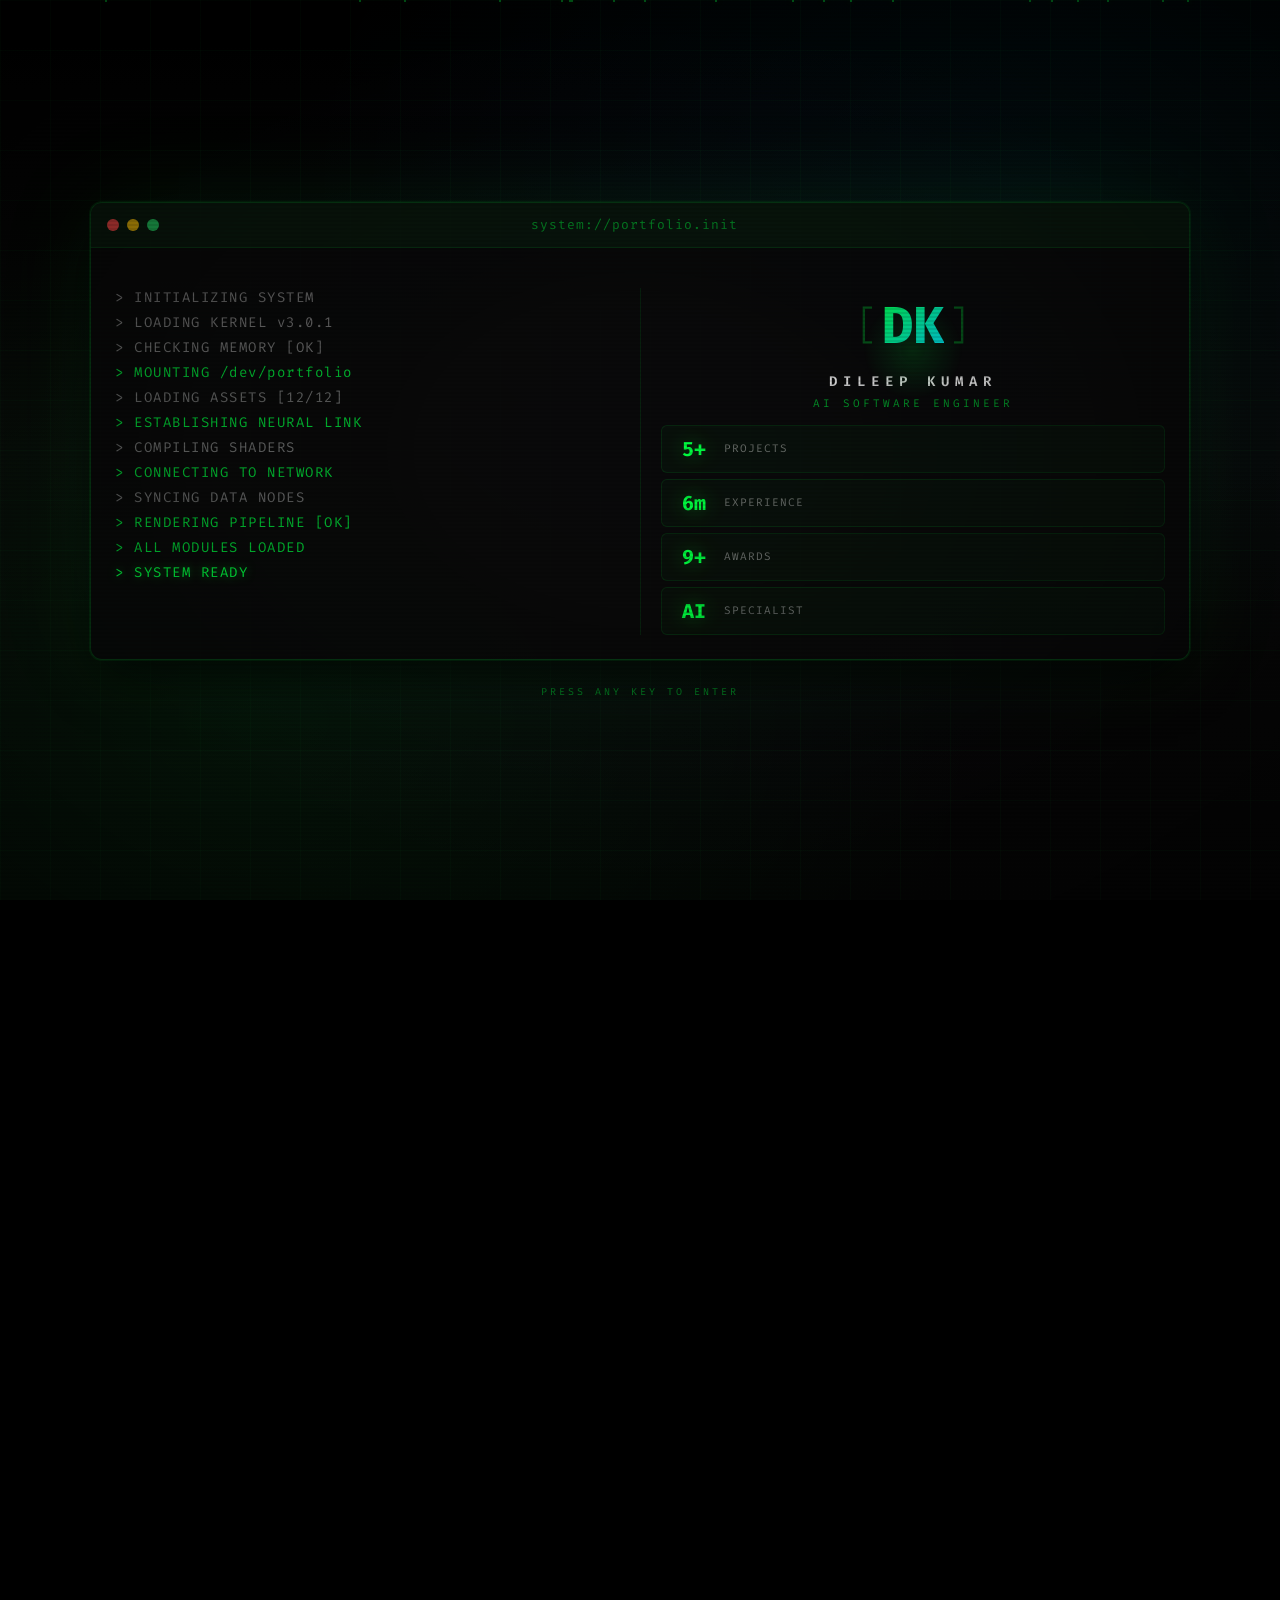
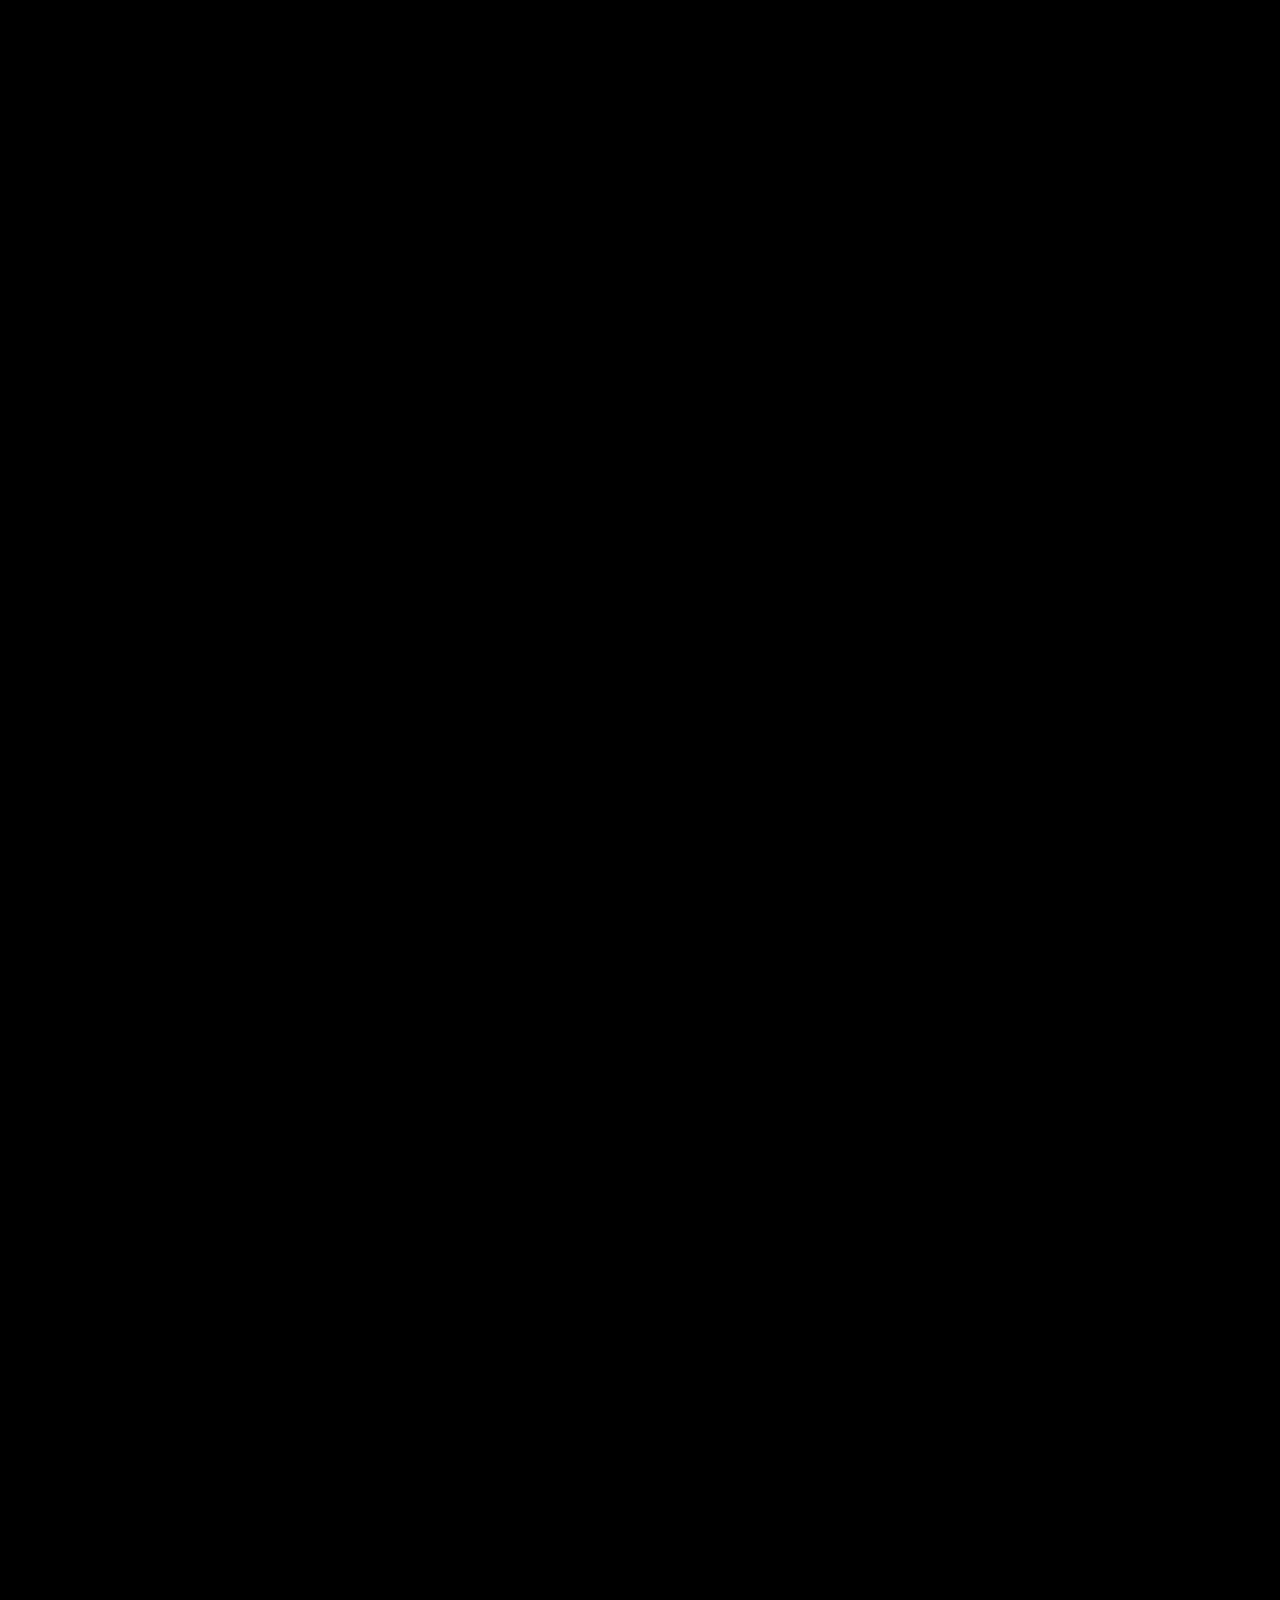
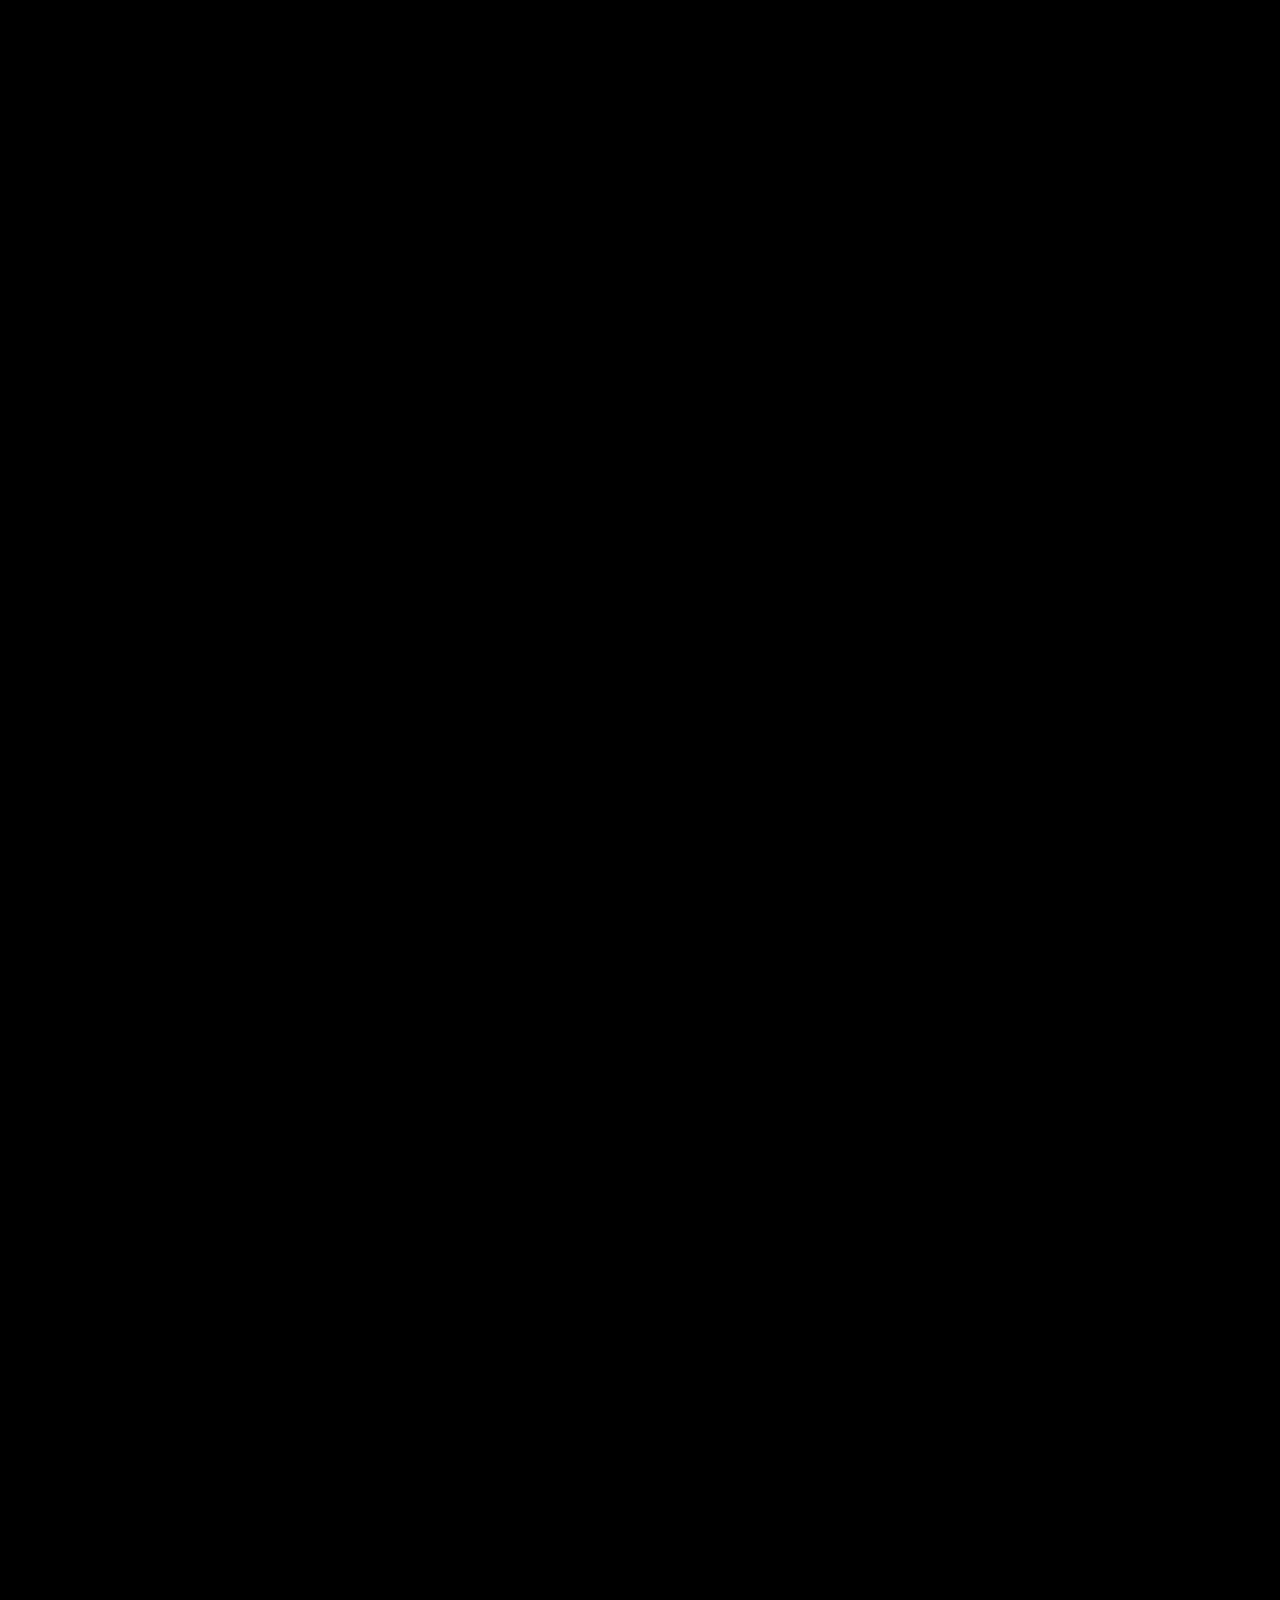
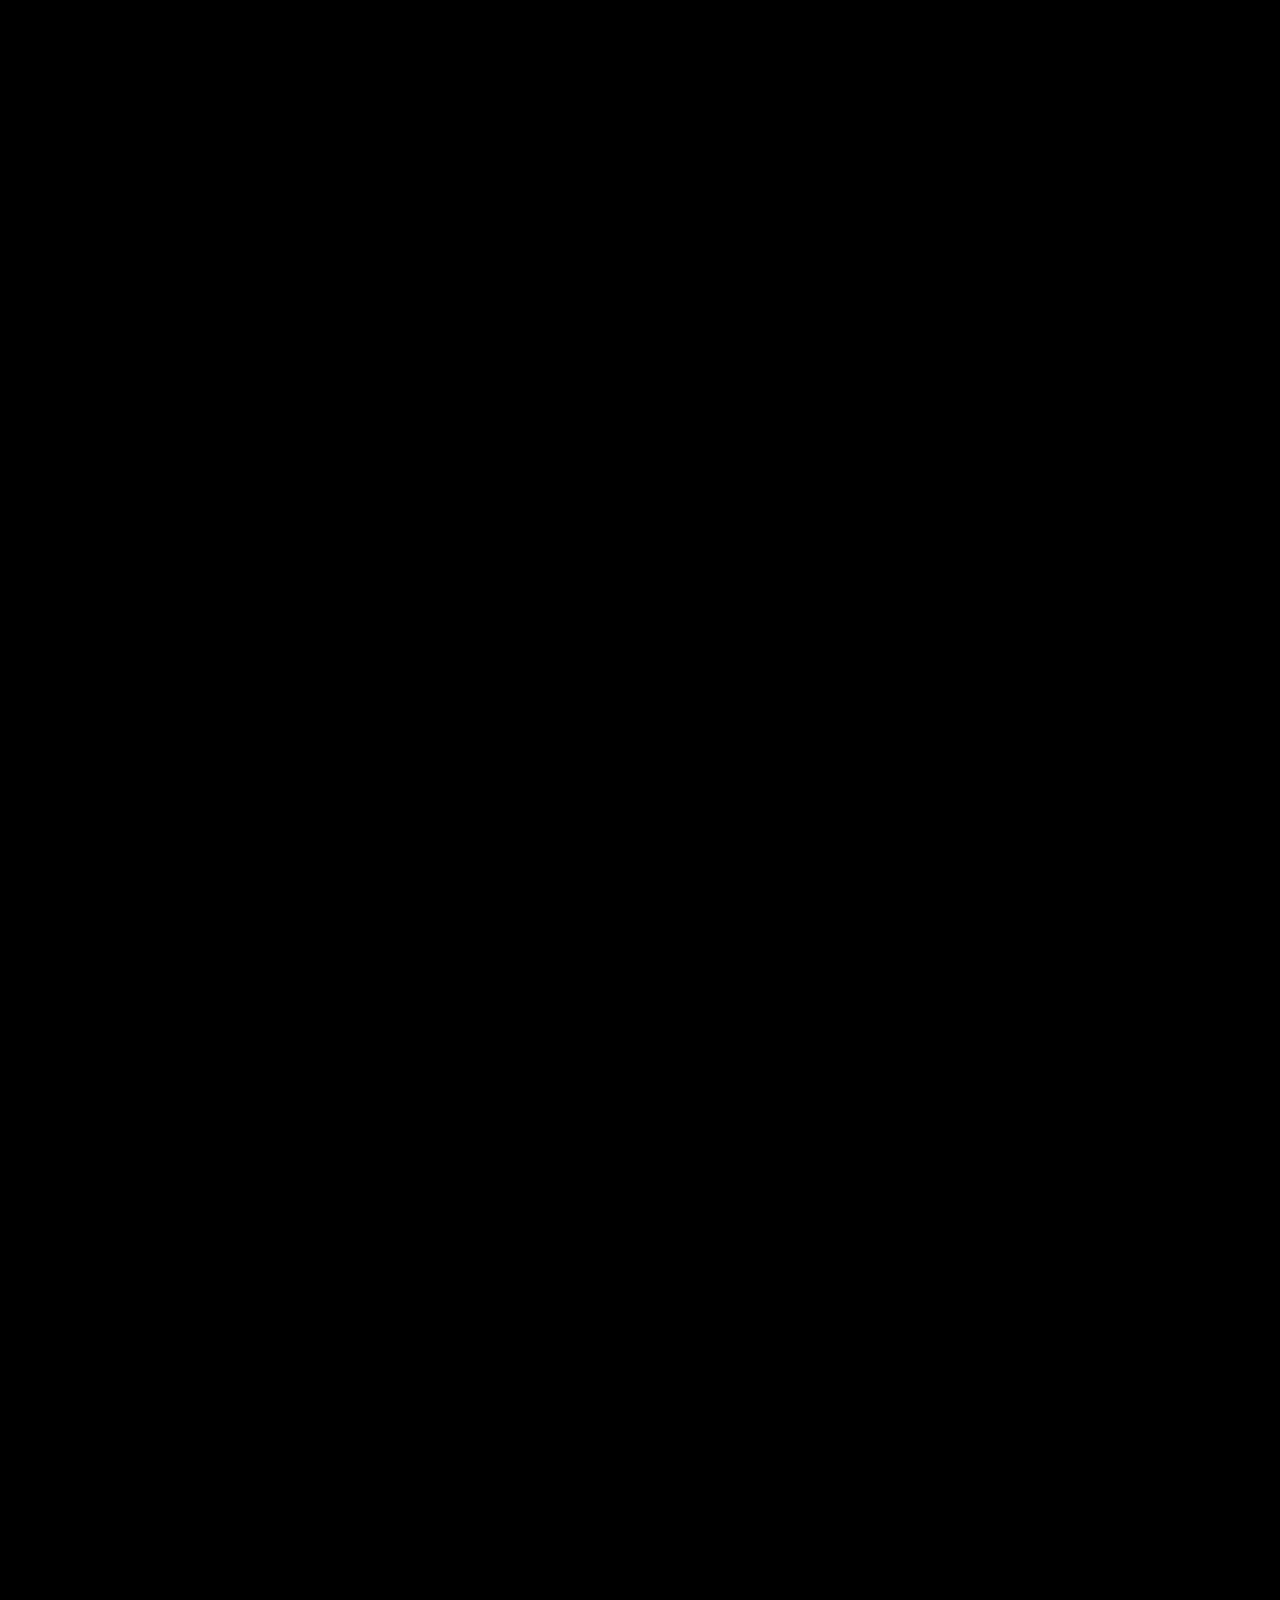
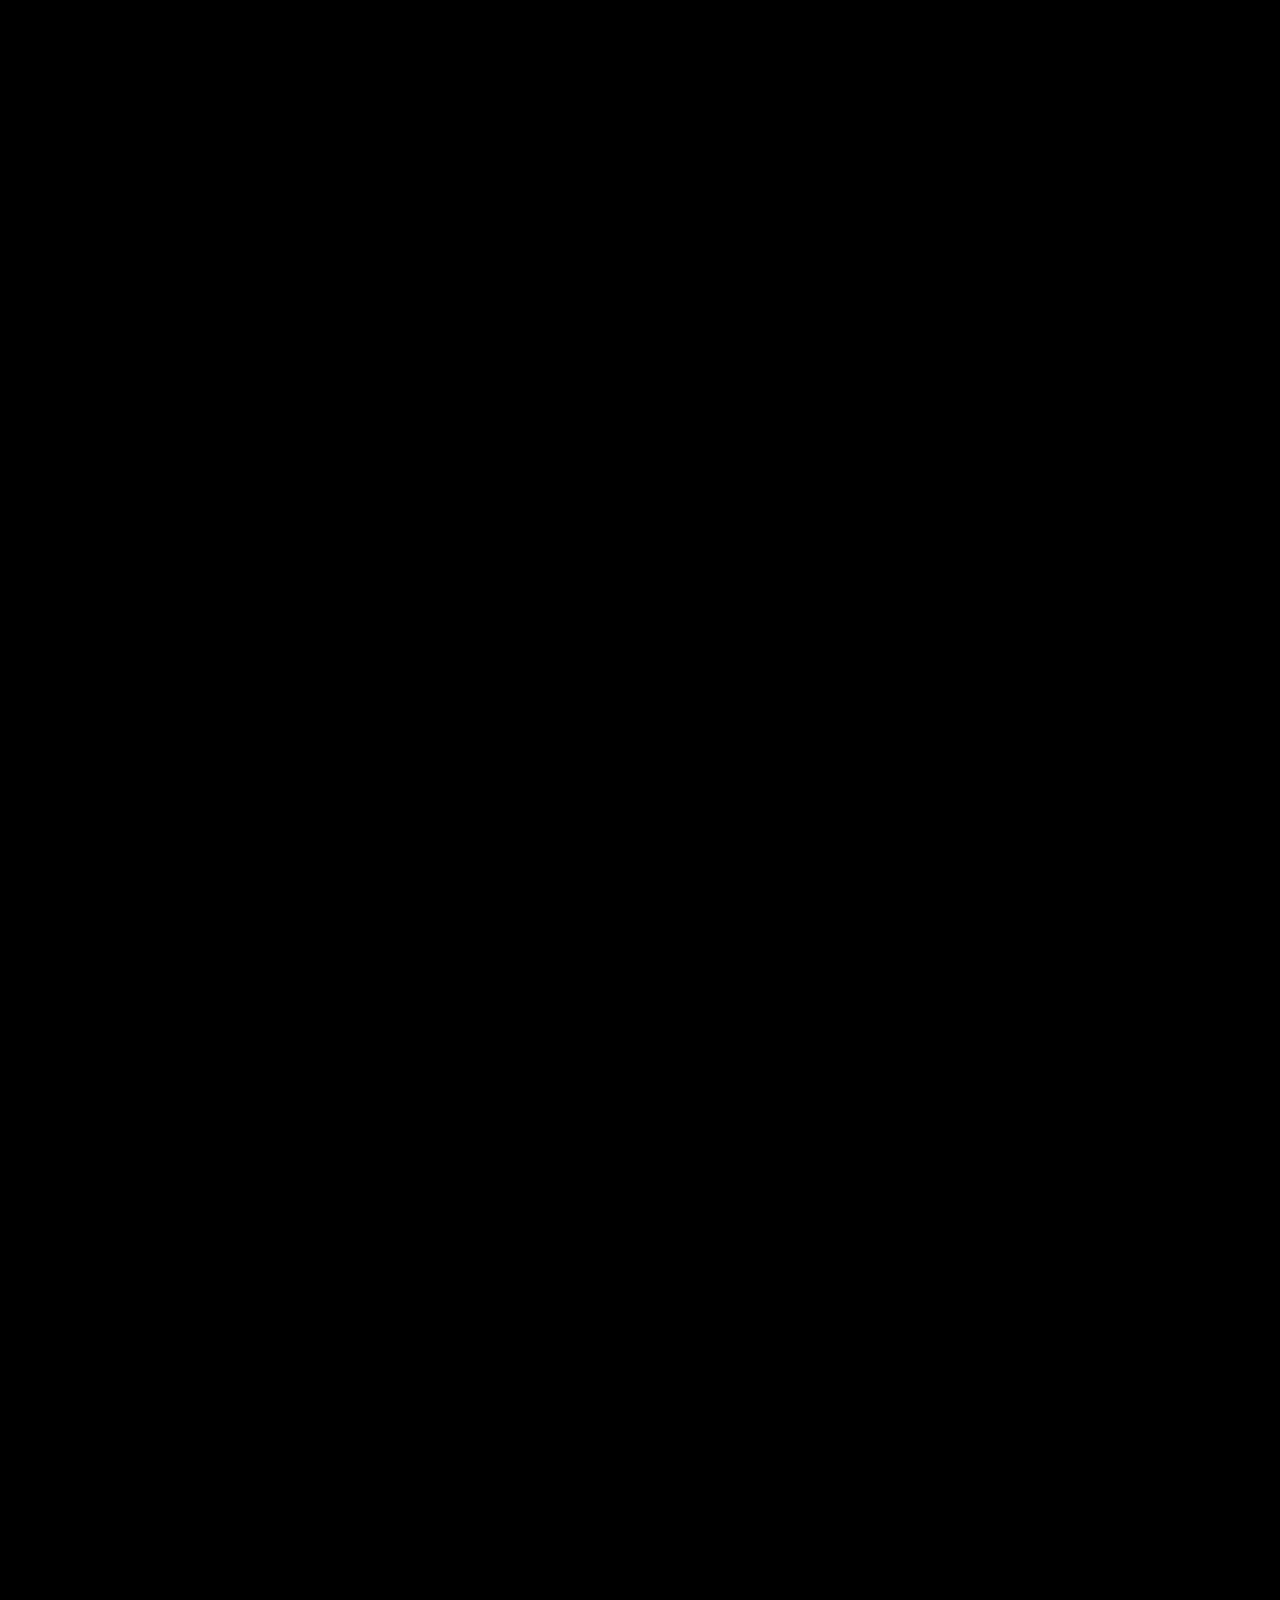
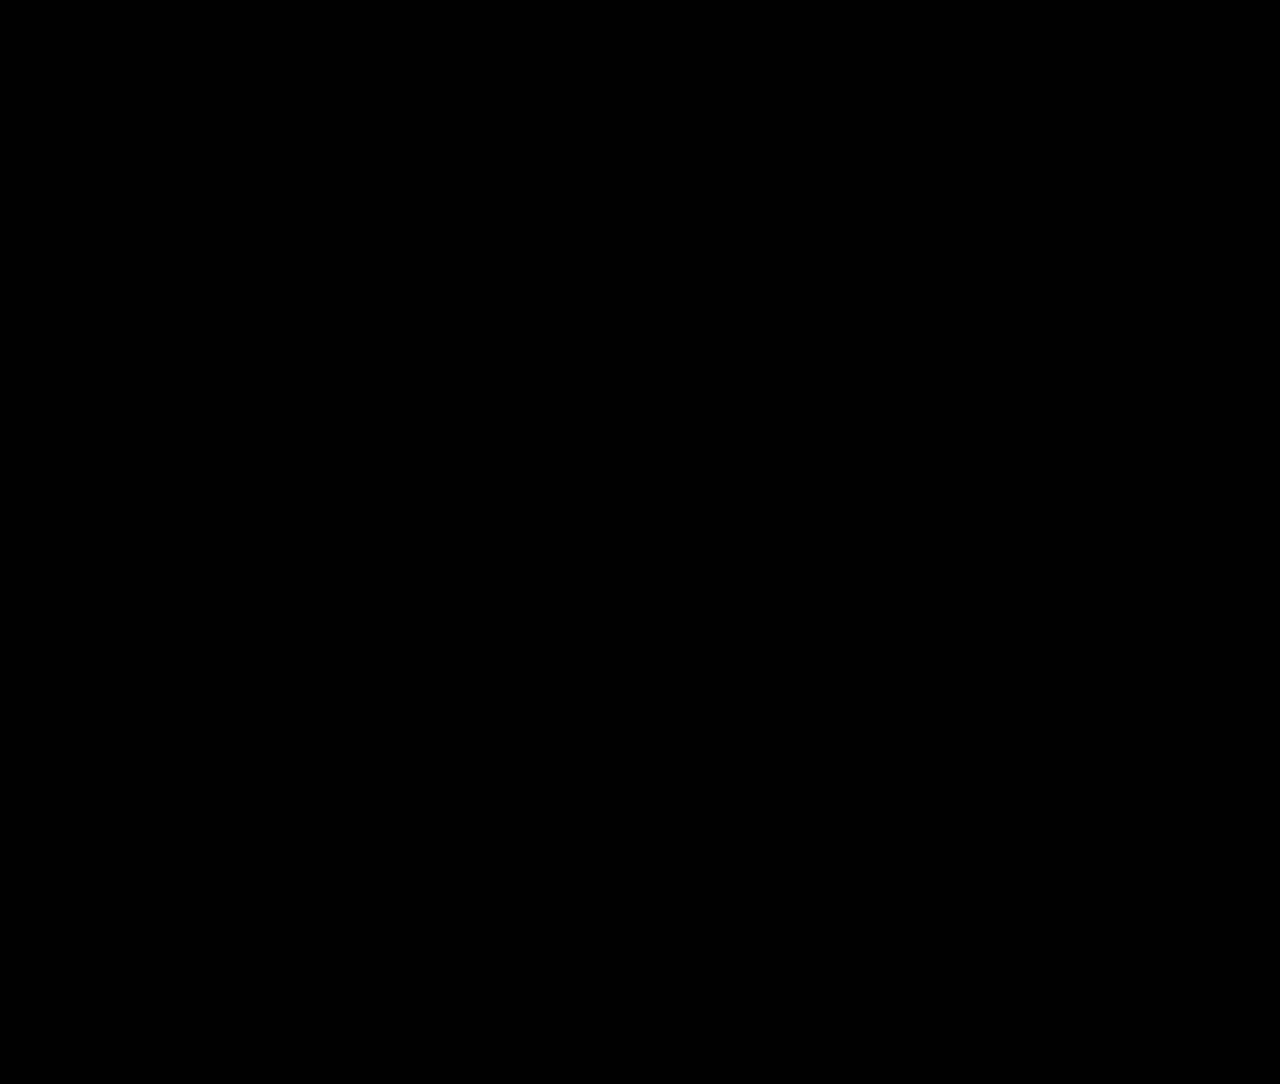
==== commit d93247b6: "Updates" ====
--- a/index.html
+++ b/index.html
@@ -19,8 +19,8 @@
     <link href="https://fonts.googleapis.com/css2?family=Fira+Code:wght@400;500;600;700&family=Inter:wght@300;400;500;600;700;800&display=swap" rel="stylesheet">
     
     <title>Dileep Kumar | AI Engineer</title>
-    <script type="module" crossorigin src="/assets/index-B5i8YH8-.js"></script>
-    <link rel="stylesheet" crossorigin href="/assets/index-8b3y5HIN.css">
+    <script type="module" crossorigin src="/assets/index-Dk_GnZlM.js"></script>
+    <link rel="stylesheet" crossorigin href="/assets/index-BAmRU-ah.css">
   </head>
   <body>
     <div id="root"></div>
--- a/assets/index-BAmRU-ah.css
+++ b/assets/index-BAmRU-ah.css
@@ -0,0 +1 @@
+@layer properties{@supports (((-webkit-hyphens:none)) and (not (margin-trim:inline))) or ((-moz-orient:inline) and (not (color:rgb(from red r g b)))){*,:before,:after,::backdrop{--tw-translate-x:0;--tw-translate-y:0;--tw-translate-z:0;--tw-rotate-x:initial;--tw-rotate-y:initial;--tw-rotate-z:initial;--tw-skew-x:initial;--tw-skew-y:initial;--tw-space-y-reverse:0;--tw-space-x-reverse:0;--tw-border-style:solid;--tw-gradient-position:initial;--tw-gradient-from:#0000;--tw-gradient-via:#0000;--tw-gradient-to:#0000;--tw-gradient-stops:initial;--tw-gradient-via-stops:initial;--tw-gradient-from-position:0%;--tw-gradient-via-position:50%;--tw-gradient-to-position:100%;--tw-leading:initial;--tw-font-weight:initial;--tw-shadow:0 0 #0000;--tw-shadow-color:initial;--tw-shadow-alpha:100%;--tw-inset-shadow:0 0 #0000;--tw-inset-shadow-color:initial;--tw-inset-shadow-alpha:100%;--tw-ring-color:initial;--tw-ring-shadow:0 0 #0000;--tw-inset-ring-color:initial;--tw-inset-ring-shadow:0 0 #0000;--tw-ring-inset:initial;--tw-ring-offset-width:0px;--tw-ring-offset-color:#fff;--tw-ring-offset-shadow:0 0 #0000;--tw-blur:initial;--tw-brightness:initial;--tw-contrast:initial;--tw-grayscale:initial;--tw-hue-rotate:initial;--tw-invert:initial;--tw-opacity:initial;--tw-saturate:initial;--tw-sepia:initial;--tw-drop-shadow:initial;--tw-drop-shadow-color:initial;--tw-drop-shadow-alpha:100%;--tw-drop-shadow-size:initial;--tw-duration:initial;--tw-scale-x:1;--tw-scale-y:1;--tw-scale-z:1}}}@layer theme{:root,:host{--font-sans:ui-sans-serif,system-ui,sans-serif,"Apple Color Emoji","Segoe UI Emoji","Segoe UI Symbol","Noto Color Emoji";--font-mono:ui-monospace,SFMono-Regular,Menlo,Monaco,Consolas,"Liberation Mono","Courier New",monospace;--color-red-500:oklch(63.7% .237 25.331);--color-red-600:oklch(57.7% .245 27.325);--color-orange-500:oklch(70.5% .213 47.604);--color-yellow-400:oklch(85.2% .199 91.936);--color-green-500:oklch(72.3% .219 149.579);--color-cyan-500:oklch(71.5% .143 215.221);--color-indigo-400:oklch(67.3% .182 276.935);--color-indigo-500:oklch(58.5% .233 277.117);--color-indigo-600:oklch(51.1% .262 276.966);--color-purple-500:oklch(62.7% .265 303.9);--color-slate-300:oklch(86.9% .022 252.894);--color-slate-400:oklch(70.4% .04 256.788);--color-slate-500:oklch(55.4% .046 257.417);--color-slate-600:oklch(44.6% .043 257.281);--color-slate-700:oklch(37.2% .044 257.287);--color-slate-800:oklch(27.9% .041 260.031);--color-slate-900:oklch(20.8% .042 265.755);--color-black:#000;--color-white:#fff;--spacing:.25rem;--container-3xl:48rem;--container-4xl:56rem;--container-5xl:64rem;--container-6xl:72rem;--container-7xl:80rem;--text-xs:.75rem;--text-xs--line-height:calc(1/.75);--text-sm:.875rem;--text-sm--line-height:calc(1.25/.875);--text-base:1rem;--text-base--line-height: 1.5 ;--text-lg:1.125rem;--text-lg--line-height:calc(1.75/1.125);--text-xl:1.25rem;--text-xl--line-height:calc(1.75/1.25);--text-2xl:1.5rem;--text-2xl--line-height:calc(2/1.5);--text-3xl:1.875rem;--text-3xl--line-height: 1.2 ;--text-4xl:2.25rem;--text-4xl--line-height:calc(2.5/2.25);--text-5xl:3rem;--text-5xl--line-height:1;--text-7xl:4.5rem;--text-7xl--line-height:1;--text-8xl:6rem;--text-8xl--line-height:1;--font-weight-semibold:600;--font-weight-bold:700;--leading-relaxed:1.625;--radius-lg:.5rem;--radius-xl:.75rem;--radius-2xl:1rem;--animate-bounce:bounce 1s infinite;--blur-3xl:64px;--default-transition-duration:.15s;--default-transition-timing-function:cubic-bezier(.4,0,.2,1);--default-font-family:var(--font-sans);--default-mono-font-family:var(--font-mono);--font-family-sans:"Inter",system-ui,sans-serif;--font-family-mono:"Fira Code","JetBrains Mono",monospace;--color-primary:#6366f1;--color-secondary:#8b5cf6;--color-accent:#06b6d4;--color-dark:#0f172a;--color-darker:#020617;--color-hacker-primary:#00ff41;--color-hacker-secondary:#00d935;--color-hacker-accent:#39ff14;--color-hacker-dark:#0a0a0a;--color-hacker-darker:#000;--color-hacker-glow:#00ff4180}}@layer base{*,:after,:before,::backdrop{box-sizing:border-box;border:0 solid;margin:0;padding:0}::file-selector-button{box-sizing:border-box;border:0 solid;margin:0;padding:0}html,:host{-webkit-text-size-adjust:100%;tab-size:4;line-height:1.5;font-family:var(--default-font-family,ui-sans-serif,system-ui,sans-serif,"Apple Color Emoji","Segoe UI Emoji","Segoe UI Symbol","Noto Color Emoji");font-feature-settings:var(--default-font-feature-settings,normal);font-variation-settings:var(--default-font-variation-settings,normal);-webkit-tap-highlight-color:transparent}hr{height:0;color:inherit;border-top-width:1px}abbr:where([title]){-webkit-text-decoration:underline dotted;text-decoration:underline dotted}h1,h2,h3,h4,h5,h6{font-size:inherit;font-weight:inherit}a{color:inherit;-webkit-text-decoration:inherit;text-decoration:inherit}b,strong{font-weight:bolder}code,kbd,samp,pre{font-family:var(--default-mono-font-family,ui-monospace,SFMono-Regular,Menlo,Monaco,Consolas,"Liberation Mono","Courier New",monospace);font-feature-settings:var(--default-mono-font-feature-settings,normal);font-variation-settings:var(--default-mono-font-variation-settings,normal);font-size:1em}small{font-size:80%}sub,sup{vertical-align:baseline;font-size:75%;line-height:0;position:relative}sub{bottom:-.25em}sup{top:-.5em}table{text-indent:0;border-color:inherit;border-collapse:collapse}:-moz-focusring{outline:auto}progress{vertical-align:baseline}summary{display:list-item}ol,ul,menu{list-style:none}img,svg,video,canvas,audio,iframe,embed,object{vertical-align:middle;display:block}img,video{max-width:100%;height:auto}button,input,select,optgroup,textarea{font:inherit;font-feature-settings:inherit;font-variation-settings:inherit;letter-spacing:inherit;color:inherit;opacity:1;background-color:#0000;border-radius:0}::file-selector-button{font:inherit;font-feature-settings:inherit;font-variation-settings:inherit;letter-spacing:inherit;color:inherit;opacity:1;background-color:#0000;border-radius:0}:where(select:is([multiple],[size])) optgroup{font-weight:bolder}:where(select:is([multiple],[size])) optgroup option{padding-inline-start:20px}::file-selector-button{margin-inline-end:4px}::placeholder{opacity:1}@supports (not ((-webkit-appearance:-apple-pay-button))) or (contain-intrinsic-size:1px){::placeholder{color:currentColor}@supports (color:color-mix(in lab,red,red)){::placeholder{color:color-mix(in oklab,currentcolor 50%,transparent)}}}textarea{resize:vertical}::-webkit-search-decoration{-webkit-appearance:none}::-webkit-date-and-time-value{min-height:1lh;text-align:inherit}::-webkit-datetime-edit{display:inline-flex}::-webkit-datetime-edit-fields-wrapper{padding:0}::-webkit-datetime-edit{padding-block:0}::-webkit-datetime-edit-year-field{padding-block:0}::-webkit-datetime-edit-month-field{padding-block:0}::-webkit-datetime-edit-day-field{padding-block:0}::-webkit-datetime-edit-hour-field{padding-block:0}::-webkit-datetime-edit-minute-field{padding-block:0}::-webkit-datetime-edit-second-field{padding-block:0}::-webkit-datetime-edit-millisecond-field{padding-block:0}::-webkit-datetime-edit-meridiem-field{padding-block:0}::-webkit-calendar-picker-indicator{line-height:1}:-moz-ui-invalid{box-shadow:none}button,input:where([type=button],[type=reset],[type=submit]){appearance:button}::file-selector-button{appearance:button}::-webkit-inner-spin-button{height:auto}::-webkit-outer-spin-button{height:auto}[hidden]:where(:not([hidden=until-found])){display:none!important}}@layer components;@layer utilities{.absolute{position:absolute}.fixed{position:fixed}.relative{position:relative}.inset-0{inset:calc(var(--spacing)*0)}.inset-1{inset:calc(var(--spacing)*1)}.top-0{top:calc(var(--spacing)*0)}.top-1\/2{top:50%}.top-1\/4{top:25%}.right-0{right:calc(var(--spacing)*0)}.right-1\/4{right:25%}.right-8{right:calc(var(--spacing)*8)}.-bottom-1{bottom:calc(var(--spacing)*-1)}.bottom-0{bottom:calc(var(--spacing)*0)}.bottom-1\/4{bottom:25%}.bottom-8{bottom:calc(var(--spacing)*8)}.left-0{left:calc(var(--spacing)*0)}.left-1\/2{left:50%}.left-1\/4{left:25%}.z-10{z-index:10}.z-50{z-index:50}.mx-auto{margin-inline:auto}.my-0{margin-block:calc(var(--spacing)*0)}.mt-1{margin-top:calc(var(--spacing)*1)}.mt-2{margin-top:calc(var(--spacing)*2)}.mt-4{margin-top:calc(var(--spacing)*4)}.mt-6{margin-top:calc(var(--spacing)*6)}.mt-16{margin-top:calc(var(--spacing)*16)}.mb-2{margin-bottom:calc(var(--spacing)*2)}.mb-3{margin-bottom:calc(var(--spacing)*3)}.mb-4{margin-bottom:calc(var(--spacing)*4)}.mb-6{margin-bottom:calc(var(--spacing)*6)}.mb-8{margin-bottom:calc(var(--spacing)*8)}.mb-12{margin-bottom:calc(var(--spacing)*12)}.mb-16{margin-bottom:calc(var(--spacing)*16)}.ml-2{margin-left:calc(var(--spacing)*2)}.block{display:block}.flex{display:flex}.grid{display:grid}.hidden{display:none}.inline-block{display:inline-block}.inline-flex{display:inline-flex}.h-0\.5{height:calc(var(--spacing)*.5)}.h-3{height:calc(var(--spacing)*3)}.h-4{height:calc(var(--spacing)*4)}.h-5{height:calc(var(--spacing)*5)}.h-6{height:calc(var(--spacing)*6)}.h-8{height:calc(var(--spacing)*8)}.h-10{height:calc(var(--spacing)*10)}.h-12{height:calc(var(--spacing)*12)}.h-14{height:calc(var(--spacing)*14)}.h-48{height:calc(var(--spacing)*48)}.h-64{height:calc(var(--spacing)*64)}.h-96{height:calc(var(--spacing)*96)}.h-full{height:100%}.min-h-screen{min-height:100vh}.w-0{width:calc(var(--spacing)*0)}.w-0\.5{width:calc(var(--spacing)*.5)}.w-1{width:calc(var(--spacing)*1)}.w-4{width:calc(var(--spacing)*4)}.w-5{width:calc(var(--spacing)*5)}.w-6{width:calc(var(--spacing)*6)}.w-8{width:calc(var(--spacing)*8)}.w-12{width:calc(var(--spacing)*12)}.w-14{width:calc(var(--spacing)*14)}.w-48{width:calc(var(--spacing)*48)}.w-64{width:calc(var(--spacing)*64)}.w-96{width:calc(var(--spacing)*96)}.w-full{width:100%}.max-w-3xl{max-width:var(--container-3xl)}.max-w-4xl{max-width:var(--container-4xl)}.max-w-5xl{max-width:var(--container-5xl)}.max-w-6xl{max-width:var(--container-6xl)}.max-w-7xl{max-width:var(--container-7xl)}.min-w-0{min-width:calc(var(--spacing)*0)}.-translate-x-1\/2{--tw-translate-x: -50% ;translate:var(--tw-translate-x)var(--tw-translate-y)}.transform{transform:var(--tw-rotate-x,)var(--tw-rotate-y,)var(--tw-rotate-z,)var(--tw-skew-x,)var(--tw-skew-y,)}.animate-bounce{animation:var(--animate-bounce)}.cursor-default{cursor:default}.scroll-mt-20{scroll-margin-top:calc(var(--spacing)*20)}.grid-cols-1{grid-template-columns:repeat(1,minmax(0,1fr))}.flex-col{flex-direction:column}.flex-wrap{flex-wrap:wrap}.items-center{align-items:center}.items-start{align-items:flex-start}.justify-between{justify-content:space-between}.justify-center{justify-content:center}.gap-2{gap:calc(var(--spacing)*2)}.gap-3{gap:calc(var(--spacing)*3)}.gap-4{gap:calc(var(--spacing)*4)}.gap-6{gap:calc(var(--spacing)*6)}.gap-8{gap:calc(var(--spacing)*8)}.gap-12{gap:calc(var(--spacing)*12)}:where(.space-y-2>:not(:last-child)){--tw-space-y-reverse:0;margin-block-start:calc(calc(var(--spacing)*2)*var(--tw-space-y-reverse));margin-block-end:calc(calc(var(--spacing)*2)*calc(1 - var(--tw-space-y-reverse)))}:where(.space-y-3>:not(:last-child)){--tw-space-y-reverse:0;margin-block-start:calc(calc(var(--spacing)*3)*var(--tw-space-y-reverse));margin-block-end:calc(calc(var(--spacing)*3)*calc(1 - var(--tw-space-y-reverse)))}:where(.space-y-6>:not(:last-child)){--tw-space-y-reverse:0;margin-block-start:calc(calc(var(--spacing)*6)*var(--tw-space-y-reverse));margin-block-end:calc(calc(var(--spacing)*6)*calc(1 - var(--tw-space-y-reverse)))}:where(.space-x-8>:not(:last-child)){--tw-space-x-reverse:0;margin-inline-start:calc(calc(var(--spacing)*8)*var(--tw-space-x-reverse));margin-inline-end:calc(calc(var(--spacing)*8)*calc(1 - var(--tw-space-x-reverse)))}.overflow-hidden{overflow:hidden}.rounded{border-radius:.25rem}.rounded-2xl{border-radius:var(--radius-2xl)}.rounded-full{border-radius:3.40282e38px}.rounded-lg{border-radius:var(--radius-lg)}.rounded-xl{border-radius:var(--radius-xl)}.border{border-style:var(--tw-border-style);border-width:1px}.border-2{border-style:var(--tw-border-style);border-width:2px}.border-t{border-top-style:var(--tw-border-style);border-top-width:1px}.border-\[\#00ff41\]{border-color:#00ff41}.border-\[\#00ff41\]\/30{border-color:#00ff414d}.border-red-500{border-color:var(--color-red-500)}.border-slate-600{border-color:var(--color-slate-600)}.border-slate-700{border-color:var(--color-slate-700)}.border-slate-700\/50{border-color:#31415880}@supports (color:color-mix(in lab,red,red)){.border-slate-700\/50{border-color:color-mix(in oklab,var(--color-slate-700)50%,transparent)}}.border-slate-800{border-color:var(--color-slate-800)}.bg-\[\#00ff41\]{background-color:#00ff41}.bg-black{background-color:var(--color-black)}.bg-black\/90{background-color:#000000e6}@supports (color:color-mix(in lab,red,red)){.bg-black\/90{background-color:color-mix(in oklab,var(--color-black)90%,transparent)}}.bg-green-500{background-color:var(--color-green-500)}.bg-indigo-500{background-color:var(--color-indigo-500)}.bg-slate-900{background-color:var(--color-slate-900)}.bg-gradient-to-br{--tw-gradient-position:to bottom right in oklab;background-image:linear-gradient(var(--tw-gradient-stops))}.bg-gradient-to-r{--tw-gradient-position:to right in oklab;background-image:linear-gradient(var(--tw-gradient-stops))}.bg-\[linear-gradient\(rgba\(0\,255\,65\,0\.03\)_1px\,transparent_1px\)\,linear-gradient\(90deg\,rgba\(0\,255\,65\,0\.03\)_1px\,transparent_1px\)\]{background-image:linear-gradient(#00ff4108 1px,#0000 1px),linear-gradient(90deg,#00ff4108 1px,#0000 1px)}.bg-\[linear-gradient\(rgba\(99\,102\,241\,0\.03\)_1px\,transparent_1px\)\,linear-gradient\(90deg\,rgba\(99\,102\,241\,0\.03\)_1px\,transparent_1px\)\]{background-image:linear-gradient(#6366f108 1px,#0000 1px),linear-gradient(90deg,#6366f108 1px,#0000 1px)}.from-\[\#00ff41\]{--tw-gradient-from:#00ff41;--tw-gradient-stops:var(--tw-gradient-via-stops,var(--tw-gradient-position),var(--tw-gradient-from)var(--tw-gradient-from-position),var(--tw-gradient-to)var(--tw-gradient-to-position))}.from-indigo-500{--tw-gradient-from:var(--color-indigo-500);--tw-gradient-stops:var(--tw-gradient-via-stops,var(--tw-gradient-position),var(--tw-gradient-from)var(--tw-gradient-from-position),var(--tw-gradient-to)var(--tw-gradient-to-position))}.from-red-600{--tw-gradient-from:var(--color-red-600);--tw-gradient-stops:var(--tw-gradient-via-stops,var(--tw-gradient-position),var(--tw-gradient-from)var(--tw-gradient-from-position),var(--tw-gradient-to)var(--tw-gradient-to-position))}.from-yellow-400{--tw-gradient-from:var(--color-yellow-400);--tw-gradient-stops:var(--tw-gradient-via-stops,var(--tw-gradient-position),var(--tw-gradient-from)var(--tw-gradient-from-position),var(--tw-gradient-to)var(--tw-gradient-to-position))}.via-\[\#00d935\]{--tw-gradient-via:#00d935;--tw-gradient-via-stops:var(--tw-gradient-position),var(--tw-gradient-from)var(--tw-gradient-from-position),var(--tw-gradient-via)var(--tw-gradient-via-position),var(--tw-gradient-to)var(--tw-gradient-to-position);--tw-gradient-stops:var(--tw-gradient-via-stops)}.via-purple-500{--tw-gradient-via:var(--color-purple-500);--tw-gradient-via-stops:var(--tw-gradient-position),var(--tw-gradient-from)var(--tw-gradient-from-position),var(--tw-gradient-via)var(--tw-gradient-via-position),var(--tw-gradient-to)var(--tw-gradient-to-position);--tw-gradient-stops:var(--tw-gradient-via-stops)}.to-\[\#39ff14\]{--tw-gradient-to:#39ff14;--tw-gradient-stops:var(--tw-gradient-via-stops,var(--tw-gradient-position),var(--tw-gradient-from)var(--tw-gradient-from-position),var(--tw-gradient-to)var(--tw-gradient-to-position))}.to-cyan-500{--tw-gradient-to:var(--color-cyan-500);--tw-gradient-stops:var(--tw-gradient-via-stops,var(--tw-gradient-position),var(--tw-gradient-from)var(--tw-gradient-from-position),var(--tw-gradient-to)var(--tw-gradient-to-position))}.to-orange-500{--tw-gradient-to:var(--color-orange-500);--tw-gradient-stops:var(--tw-gradient-via-stops,var(--tw-gradient-position),var(--tw-gradient-from)var(--tw-gradient-from-position),var(--tw-gradient-to)var(--tw-gradient-to-position))}.to-purple-500{--tw-gradient-to:var(--color-purple-500);--tw-gradient-stops:var(--tw-gradient-via-stops,var(--tw-gradient-position),var(--tw-gradient-from)var(--tw-gradient-from-position),var(--tw-gradient-to)var(--tw-gradient-to-position))}.to-red-500{--tw-gradient-to:var(--color-red-500);--tw-gradient-stops:var(--tw-gradient-via-stops,var(--tw-gradient-position),var(--tw-gradient-from)var(--tw-gradient-from-position),var(--tw-gradient-to)var(--tw-gradient-to-position))}.bg-\[size\:30px_30px\]{background-size:30px 30px}.bg-\[size\:50px_50px\]{background-size:50px 50px}.p-1{padding:calc(var(--spacing)*1)}.p-2{padding:calc(var(--spacing)*2)}.p-5{padding:calc(var(--spacing)*5)}.p-6{padding:calc(var(--spacing)*6)}.px-2{padding-inline:calc(var(--spacing)*2)}.px-3{padding-inline:calc(var(--spacing)*3)}.px-4{padding-inline:calc(var(--spacing)*4)}.px-6{padding-inline:calc(var(--spacing)*6)}.py-0\.5{padding-block:calc(var(--spacing)*.5)}.py-1{padding-block:calc(var(--spacing)*1)}.py-1\.5{padding-block:calc(var(--spacing)*1.5)}.py-2{padding-block:calc(var(--spacing)*2)}.py-3{padding-block:calc(var(--spacing)*3)}.py-5{padding-block:calc(var(--spacing)*5)}.py-8{padding-block:calc(var(--spacing)*8)}.py-12{padding-block:calc(var(--spacing)*12)}.pt-2{padding-top:calc(var(--spacing)*2)}.pt-20{padding-top:calc(var(--spacing)*20)}.pb-4{padding-bottom:calc(var(--spacing)*4)}.text-center{text-align:center}.font-mono{font-family:var(--font-mono)}.text-2xl{font-size:var(--text-2xl);line-height:var(--tw-leading,var(--text-2xl--line-height))}.text-3xl{font-size:var(--text-3xl);line-height:var(--tw-leading,var(--text-3xl--line-height))}.text-5xl{font-size:var(--text-5xl);line-height:var(--tw-leading,var(--text-5xl--line-height))}.text-lg{font-size:var(--text-lg);line-height:var(--tw-leading,var(--text-lg--line-height))}.text-sm{font-size:var(--text-sm);line-height:var(--tw-leading,var(--text-sm--line-height))}.text-xl{font-size:var(--text-xl);line-height:var(--tw-leading,var(--text-xl--line-height))}.text-xs{font-size:var(--text-xs);line-height:var(--tw-leading,var(--text-xs--line-height))}.text-\[8px\]{font-size:8px}.leading-relaxed{--tw-leading:var(--leading-relaxed);line-height:var(--leading-relaxed)}.font-bold{--tw-font-weight:var(--font-weight-bold);font-weight:var(--font-weight-bold)}.font-semibold{--tw-font-weight:var(--font-weight-semibold);font-weight:var(--font-weight-semibold)}.break-words{overflow-wrap:break-word}.break-all{word-break:break-all}.whitespace-nowrap{white-space:nowrap}.text-\[\#00ff41\]{color:#00ff41}.text-\[\#00ff41\]\/30{color:#00ff414d}.text-\[\#00ff41\]\/70{color:#00ff41b3}.text-black{color:var(--color-black)}.text-indigo-400{color:var(--color-indigo-400)}.text-red-500{color:var(--color-red-500)}.text-slate-300{color:var(--color-slate-300)}.text-slate-400{color:var(--color-slate-400)}.text-slate-500{color:var(--color-slate-500)}.text-white{color:var(--color-white)}.opacity-0{opacity:0}.opacity-100{opacity:1}.shadow-\[0_0_10px_rgba\(0\,255\,65\,0\.5\)\]{--tw-shadow:0 0 10px var(--tw-shadow-color,#00ff4180);box-shadow:var(--tw-inset-shadow),var(--tw-inset-ring-shadow),var(--tw-ring-offset-shadow),var(--tw-ring-shadow),var(--tw-shadow)}.blur-3xl{--tw-blur:blur(var(--blur-3xl));filter:var(--tw-blur,)var(--tw-brightness,)var(--tw-contrast,)var(--tw-grayscale,)var(--tw-hue-rotate,)var(--tw-invert,)var(--tw-saturate,)var(--tw-sepia,)var(--tw-drop-shadow,)}.filter{filter:var(--tw-blur,)var(--tw-brightness,)var(--tw-contrast,)var(--tw-grayscale,)var(--tw-hue-rotate,)var(--tw-invert,)var(--tw-saturate,)var(--tw-sepia,)var(--tw-drop-shadow,)}.transition-all{transition-property:all;transition-timing-function:var(--tw-ease,var(--default-transition-timing-function));transition-duration:var(--tw-duration,var(--default-transition-duration))}.transition-colors{transition-property:color,background-color,border-color,outline-color,text-decoration-color,fill,stroke,--tw-gradient-from,--tw-gradient-via,--tw-gradient-to;transition-timing-function:var(--tw-ease,var(--default-transition-timing-function));transition-duration:var(--tw-duration,var(--default-transition-duration))}.transition-opacity{transition-property:opacity;transition-timing-function:var(--tw-ease,var(--default-transition-timing-function));transition-duration:var(--tw-duration,var(--default-transition-duration))}.duration-300{--tw-duration:.3s;transition-duration:.3s}.duration-500{--tw-duration:.5s;transition-duration:.5s}@media(hover:hover){.group-hover\:w-full:is(:where(.group):hover *){width:100%}.group-hover\:text-white:is(:where(.group):hover *){color:var(--color-white)}.hover\:-translate-y-1:hover{--tw-translate-y:calc(var(--spacing)*-1);translate:var(--tw-translate-x)var(--tw-translate-y)}.hover\:scale-110:hover{--tw-scale-x:110%;--tw-scale-y:110%;--tw-scale-z:110%;scale:var(--tw-scale-x)var(--tw-scale-y)}.hover\:bg-\[\#00ff41\]:hover{background-color:#00ff41}.hover\:bg-\[\#00ff41\]\/20:hover{background-color:#00ff4133}.hover\:bg-indigo-500\/20:hover{background-color:#625fff33}@supports (color:color-mix(in lab,red,red)){.hover\:bg-indigo-500\/20:hover{background-color:color-mix(in oklab,var(--color-indigo-500)20%,transparent)}}.hover\:bg-indigo-600:hover{background-color:var(--color-indigo-600)}.hover\:bg-red-500:hover{background-color:var(--color-red-500)}.hover\:bg-slate-800:hover{background-color:var(--color-slate-800)}.hover\:text-black:hover{color:var(--color-black)}.hover\:text-white:hover{color:var(--color-white)}.hover\:shadow-\[0_0_20px_rgba\(0\,255\,65\,0\.5\)\]:hover{--tw-shadow:0 0 20px var(--tw-shadow-color,#00ff4180);box-shadow:var(--tw-inset-shadow),var(--tw-inset-ring-shadow),var(--tw-ring-offset-shadow),var(--tw-ring-shadow),var(--tw-shadow)}.hover\:shadow-lg:hover{--tw-shadow:0 10px 15px -3px var(--tw-shadow-color,#0000001a),0 4px 6px -4px var(--tw-shadow-color,#0000001a);box-shadow:var(--tw-inset-shadow),var(--tw-inset-ring-shadow),var(--tw-ring-offset-shadow),var(--tw-ring-shadow),var(--tw-shadow)}.hover\:shadow-red-500\/30:hover{--tw-shadow-color:#fb2c364d}@supports (color:color-mix(in lab,red,red)){.hover\:shadow-red-500\/30:hover{--tw-shadow-color:color-mix(in oklab,color-mix(in oklab,var(--color-red-500)30%,transparent)var(--tw-shadow-alpha),transparent)}}}@media(min-width:40rem){.sm\:mb-16{margin-bottom:calc(var(--spacing)*16)}.sm\:hidden{display:none}.sm\:inline{display:inline}.sm\:h-72{height:calc(var(--spacing)*72)}.sm\:w-72{width:calc(var(--spacing)*72)}.sm\:grid-cols-2{grid-template-columns:repeat(2,minmax(0,1fr))}.sm\:px-4{padding-inline:calc(var(--spacing)*4)}.sm\:px-6{padding-inline:calc(var(--spacing)*6)}.sm\:px-8{padding-inline:calc(var(--spacing)*8)}.sm\:py-4{padding-block:calc(var(--spacing)*4)}.sm\:py-24{padding-block:calc(var(--spacing)*24)}.sm\:text-4xl{font-size:var(--text-4xl);line-height:var(--tw-leading,var(--text-4xl--line-height))}.sm\:text-8xl{font-size:var(--text-8xl);line-height:var(--tw-leading,var(--text-8xl--line-height))}.sm\:text-base{font-size:var(--text-base);line-height:var(--tw-leading,var(--text-base--line-height))}.sm\:text-lg{font-size:var(--text-lg);line-height:var(--tw-leading,var(--text-lg--line-height))}.sm\:text-sm{font-size:var(--text-sm);line-height:var(--tw-leading,var(--text-sm--line-height))}.sm\:text-\[10px\]{font-size:10px}}@media(min-width:48rem){.md\:left-1\/2{left:50%}.md\:block{display:block}.md\:flex{display:flex}.md\:hidden{display:none}.md\:h-80{height:calc(var(--spacing)*80)}.md\:w-1\/2{width:50%}.md\:w-80{width:calc(var(--spacing)*80)}.md\:grid-cols-2{grid-template-columns:repeat(2,minmax(0,1fr))}.md\:grid-cols-4{grid-template-columns:repeat(4,minmax(0,1fr))}.md\:flex-row{flex-direction:row}.md\:flex-row-reverse{flex-direction:row-reverse}.md\:pr-12{padding-right:calc(var(--spacing)*12)}.md\:pl-12{padding-left:calc(var(--spacing)*12)}.md\:text-left{text-align:left}.md\:text-right{text-align:right}.md\:text-2xl{font-size:var(--text-2xl);line-height:var(--tw-leading,var(--text-2xl--line-height))}.md\:text-5xl{font-size:var(--text-5xl);line-height:var(--tw-leading,var(--text-5xl--line-height))}.md\:text-7xl{font-size:var(--text-7xl);line-height:var(--tw-leading,var(--text-7xl--line-height))}}@media(min-width:64rem){.lg\:grid-cols-3{grid-template-columns:repeat(3,minmax(0,1fr))}.lg\:px-8{padding-inline:calc(var(--spacing)*8)}.lg\:text-8xl{font-size:var(--text-8xl);line-height:var(--tw-leading,var(--text-8xl--line-height))}}}html{scroll-behavior:smooth}body{margin:0;transition:background-color .5s,color .5s}[data-theme=modern]{background-color:var(--color-darker);color:#f1f5f9;font-family:var(--font-family-sans)}[data-theme=modern] .theme-bg{background-color:var(--color-darker)}[data-theme=modern] .theme-bg-secondary{background-color:#0f172a80}[data-theme=modern] .gradient-text{background:linear-gradient(135deg,var(--color-primary),var(--color-secondary),var(--color-accent));-webkit-text-fill-color:transparent;-webkit-background-clip:text;background-clip:text}[data-theme=modern] .glass{-webkit-backdrop-filter:blur(12px);backdrop-filter:blur(12px);background:#0f172ab3;border:1px solid #6366f133}[data-theme=modern] .gradient-border{background:var(--color-dark);border-radius:1rem;position:relative}[data-theme=modern] .gradient-border:before{content:"";background:linear-gradient(135deg,var(--color-primary),var(--color-secondary),var(--color-accent));z-index:-1;opacity:.5;border-radius:1rem;transition:opacity .3s;position:absolute;inset:-2px}[data-theme=modern] .gradient-border:hover:before{opacity:1}[data-theme=modern] .glow{box-shadow:0 0 40px #6366f14d}[data-theme=modern] .theme-accent{color:#6366f1}[data-theme=modern] .theme-accent-secondary{color:#8b5cf6}[data-theme=modern] .theme-accent-tertiary{color:#06b6d4}[data-theme=modern] .theme-btn-primary{background:linear-gradient(135deg,#6366f1,#8b5cf6)}[data-theme=modern] .theme-btn-primary:hover{box-shadow:0 10px 40px #6366f166}[data-theme=modern] .theme-badge{color:#a5b4fc;background:#6366f133;border-color:#6366f14d}[data-theme=modern] .theme-skill-tag{background:#1e293bcc;border-color:#475569}[data-theme=modern] .theme-skill-tag:hover{color:#a5b4fc;border-color:#6366f180}[data-theme=modern] .theme-timeline-line{background:linear-gradient(#6366f1,#8b5cf6,#06b6d4)}[data-theme=modern] .theme-timeline-dot{background:#6366f1;box-shadow:0 0 20px #6366f199}[data-theme=modern] .blob-1{background:#6366f133}[data-theme=modern] .blob-2{background:#8b5cf633}[data-theme=modern] .blob-3{background:#06b6d433}[data-theme=modern] .theme-highlight-card{background:linear-gradient(135deg,#6366f133,#8b5cf633);border-color:#6366f180}[data-theme=hacker]{background-color:var(--color-hacker-darker);color:var(--color-hacker-primary);font-family:var(--font-family-mono)}[data-theme=hacker] .theme-bg{background-color:var(--color-hacker-darker)}[data-theme=hacker] .theme-bg-secondary{background-color:#001400cc}[data-theme=hacker] .gradient-text{background:linear-gradient(135deg,var(--color-hacker-primary),var(--color-hacker-secondary),var(--color-hacker-accent));-webkit-text-fill-color:transparent;text-shadow:0 0 10px var(--color-hacker-glow);-webkit-background-clip:text;background-clip:text}[data-theme=hacker] .glass{-webkit-backdrop-filter:blur(12px);backdrop-filter:blur(12px);background:#000a00e6;border:1px solid #00ff414d}[data-theme=hacker] .gradient-border{background:var(--color-hacker-dark);border:1px solid #00ff414d;border-radius:.5rem;position:relative}[data-theme=hacker] .gradient-border:before{content:"";background:linear-gradient(135deg,var(--color-hacker-primary),transparent,var(--color-hacker-accent));z-index:-1;opacity:.3;border-radius:.5rem;transition:opacity .3s;position:absolute;inset:-2px}[data-theme=hacker] .gradient-border:hover:before{opacity:.6}[data-theme=hacker] .glow{box-shadow:0 0 30px var(--color-hacker-glow),0 0 60px #00ff4133}[data-theme=hacker] .theme-accent{color:var(--color-hacker-primary)}[data-theme=hacker] .theme-accent-secondary{color:var(--color-hacker-secondary)}[data-theme=hacker] .theme-accent-tertiary{color:var(--color-hacker-accent)}[data-theme=hacker] .theme-btn-primary{border:2px solid var(--color-hacker-primary);color:var(--color-hacker-primary);background:0 0}[data-theme=hacker] .theme-btn-primary:hover{background:var(--color-hacker-primary);color:#000;box-shadow:0 0 30px var(--color-hacker-glow)}[data-theme=hacker] .theme-badge{border:1px solid var(--color-hacker-primary);color:var(--color-hacker-primary);background:#00ff411a}[data-theme=hacker] .theme-skill-tag{color:var(--color-hacker-primary);background:#001400cc;border:1px solid #00ff414d}[data-theme=hacker] .theme-skill-tag:hover{border-color:var(--color-hacker-primary);box-shadow:0 0 10px var(--color-hacker-glow)}[data-theme=hacker] .theme-timeline-dot{background:var(--color-hacker-primary);box-shadow:0 0 20px var(--color-hacker-glow)}[data-theme=hacker] .blob-1,[data-theme=hacker] .blob-2,[data-theme=hacker] .blob-3{display:none}[data-theme=hacker] .theme-highlight-card{border:1px solid var(--color-hacker-primary);background:#00ff411a}[data-theme=hacker] h1,[data-theme=hacker] h2,[data-theme=hacker] h3{text-shadow:0 0 10px var(--color-hacker-glow)}[data-theme=hacker] .text-slate-300,[data-theme=hacker] .text-slate-400{color:#00ff41b3!important}[data-theme=hacker] .text-slate-500{color:#00ff4180!important}[data-theme=hacker] .text-white{color:var(--color-hacker-primary)!important}[data-theme=hacker] .border-slate-700,[data-theme=hacker] .border-slate-800{border-color:#00ff4133!important}[data-theme=hacker] .glitch-overlay{pointer-events:none;z-index:1;width:100%;height:100%;position:fixed;top:0;left:0;overflow:hidden}[data-theme=hacker] .glitch-overlay:before{content:"";background:0 0;width:100%;height:100%;animation:4s infinite glitch-subtle;position:absolute;top:0;left:0}@keyframes glitch-subtle{0%,to{background:0 0}10%{background:linear-gradient(#0000 0% 25%,#00ff4126 25.5%,#0000 26% 100%)}11%{background:0 0}30%{background:linear-gradient(#0000 0% 60%,#00ff411f 60.5%,#0000 61% 100%)}31%{background:0 0}55%{background:linear-gradient(#0000 0% 40%,#00ff4126 40.5%,#0000 41% 100%)}56%{background:0 0}75%{background:linear-gradient(#0000 0% 80%,#00ff411f 80.5%,#0000 81% 100%)}76%{background:0 0}}[data-theme=hacker] .corner-decor{pointer-events:none;z-index:2;width:100px;height:100px;position:fixed}[data-theme=hacker] .corner-decor.top-left{border-top:2px solid #00ff4180;border-left:2px solid #00ff4180;top:20px;left:20px}[data-theme=hacker] .corner-decor.top-right{border-top:2px solid #00ff4180;border-right:2px solid #00ff4180;top:20px;right:20px}[data-theme=hacker] .corner-decor.bottom-left{border-bottom:2px solid #00ff4180;border-left:2px solid #00ff4180;bottom:20px;left:20px}[data-theme=hacker] .corner-decor.bottom-right{border-bottom:2px solid #00ff4180;border-right:2px solid #00ff4180;bottom:20px;right:20px}[data-theme=hacker] .glow-line{background:linear-gradient(90deg,#0000,#00ff4166,#0000);height:1px;box-shadow:0 0 4px #00ff4133}[data-theme=hacker] .binary-bg{color:#00ff411a;pointer-events:none;z-index:0;white-space:nowrap;font-family:monospace;font-size:10px;position:fixed;overflow:hidden}@keyframes flicker{0%,to{opacity:1}92%{opacity:1}93%{opacity:.3}94%{opacity:1}95%{opacity:.5}96%{opacity:1}}[data-theme=hacker] .flicker{animation:5s infinite flicker}[data-theme=hacker] footer{padding-bottom:40px}[data-theme=hacker] .hex-pattern{background-image:url("data:image/svg+xml,%3Csvg width='60' height='60' viewBox='0 0 60 60' xmlns='http://www.w3.org/2000/svg'%3E%3Cpath d='M30 0L60 17.32v34.64L30 60 0 51.96V17.32L30 0z' fill='none' stroke='%2300ff41' stroke-width='0.5' opacity='0.05'/%3E%3C/svg%3E")}[data-theme=hacker] .typing-cursor:after{content:"|";color:#00ff41;margin-left:2px;font-weight:400;animation:.7s step-end infinite blink}[data-theme=hacker] .neon-text{text-shadow:0 0 5px #00ff4180,0 0 10px #00ff414d,0 0 20px #00ff4133}[data-theme=hacker] .glitch-text{position:relative}[data-theme=hacker] .glitch-text:before,[data-theme=hacker] .glitch-text:after{content:attr(data-text);width:100%;height:100%;position:absolute;top:0;left:0}[data-theme=hacker] .glitch-text:before{text-shadow:-2px 0 red;clip:rect(44px,450px,56px,0);animation:5s linear infinite alternate-reverse glitch-anim;left:2px}[data-theme=hacker] .glitch-text:after{text-shadow:-2px 0 #00f;clip:rect(44px,450px,56px,0);animation:5s linear infinite alternate-reverse glitch-anim2;left:-2px}@keyframes glitch-anim{0%{clip:rect(31px,9999px,94px,0)}5%{clip:rect(70px,9999px,71px,0)}10%{clip:rect(29px,9999px,24px,0)}15%{clip:rect(3px,9999px,42px,0)}20%{clip:rect(97px,9999px,59px,0)}25%{clip:rect(20px,9999px,35px,0)}30%{clip:rect(71px,9999px,77px,0)}35%{clip:rect(48px,9999px,58px,0)}40%{clip:rect(47px,9999px,21px,0)}45%{clip:rect(62px,9999px,71px,0)}50%{clip:rect(85px,9999px,96px,0)}55%{clip:rect(6px,9999px,68px,0)}60%{clip:rect(96px,9999px,38px,0)}65%{clip:rect(10px,9999px,67px,0)}70%{clip:rect(88px,9999px,50px,0)}75%{clip:rect(37px,9999px,25px,0)}80%{clip:rect(56px,9999px,89px,0)}85%{clip:rect(19px,9999px,14px,0)}90%{clip:rect(71px,9999px,53px,0)}95%{clip:rect(83px,9999px,80px,0)}to{clip:rect(49px,9999px,31px,0)}}@keyframes glitch-anim2{0%{clip:rect(65px,9999px,100px,0)}5%{clip:rect(52px,9999px,74px,0)}10%{clip:rect(79px,9999px,85px,0)}15%{clip:rect(75px,9999px,5px,0)}20%{clip:rect(67px,9999px,61px,0)}25%{clip:rect(14px,9999px,79px,0)}30%{clip:rect(1px,9999px,66px,0)}35%{clip:rect(86px,9999px,30px,0)}40%{clip:rect(23px,9999px,98px,0)}45%{clip:rect(85px,9999px,72px,0)}50%{clip:rect(71px,9999px,75px,0)}55%{clip:rect(2px,9999px,48px,0)}60%{clip:rect(30px,9999px,16px,0)}65%{clip:rect(59px,9999px,50px,0)}70%{clip:rect(41px,9999px,62px,0)}75%{clip:rect(2px,9999px,82px,0)}80%{clip:rect(47px,9999px,73px,0)}85%{clip:rect(3px,9999px,27px,0)}90%{clip:rect(26px,9999px,55px,0)}95%{clip:rect(42px,9999px,97px,0)}to{clip:rect(38px,9999px,49px,0)}}[data-theme=hacker] .cursor-blink:after{content:"_";animation:1s step-end infinite blink}@keyframes blink{0%,to{opacity:1}50%{opacity:0}}.skull-blink{animation:2s ease-in-out infinite skull-pulse;display:inline-block}@keyframes skull-pulse{0%,to{opacity:1;text-shadow:0 0 10px #00ff41cc,0 0 20px #00ff4180}50%{opacity:.3;text-shadow:none}}[data-theme=hacker] .scanlines:before{content:"";pointer-events:none;z-index:9999;background:repeating-linear-gradient(0deg,#0000001a,#0000001a 1px,#0000 1px 2px);width:100%;height:100%;position:fixed;top:0;left:0}[data-theme=modern]::-webkit-scrollbar{width:8px}[data-theme=modern]::-webkit-scrollbar-track{background:var(--color-dark)}[data-theme=modern]::-webkit-scrollbar-thumb{background:var(--color-primary);border-radius:4px}[data-theme=hacker]::-webkit-scrollbar{width:4px;height:3px}[data-theme=hacker]::-webkit-scrollbar-track{background:#000}[data-theme=hacker]::-webkit-scrollbar-thumb{background:var(--color-hacker-primary);border-radius:0}@keyframes float{0%,to{transform:translateY(0)}50%{transform:translateY(-20px)}}@keyframes pulse-glow{0%,to{box-shadow:0 0 20px #6366f166}50%{box-shadow:0 0 40px #6366f1cc}}@keyframes pulse-glow-green{0%,to{box-shadow:0 0 20px #00ff4166}50%{box-shadow:0 0 40px #00ff41cc}}@keyframes gradient-shift{0%{background-position:0%}50%{background-position:100%}to{background-position:0%}}@keyframes typing{0%{width:0}to{width:100%}}@keyframes glitch{0%{transform:translate(0)}20%{transform:translate(-2px,2px)}40%{transform:translate(-2px,-2px)}60%{transform:translate(2px,2px)}80%{transform:translate(2px,-2px)}to{transform:translate(0)}}.animate-float{animation:6s ease-in-out infinite float}[data-theme=modern] .animate-pulse-glow{animation:3s ease-in-out infinite pulse-glow}[data-theme=hacker] .animate-pulse-glow{animation:2s ease-in-out infinite pulse-glow-green}.animate-gradient{background-size:200% 200%;animation:5s infinite gradient-shift}[data-theme=hacker] .animate-glitch:hover{animation:.3s ease-in-out glitch}[data-theme=hacker] .terminal-prompt:before{content:"> ";color:var(--color-hacker-primary)}.boot-container{z-index:9999;background:#000;transition:opacity .6s cubic-bezier(.4,0,.2,1);position:fixed;inset:0}.boot-bg-layer{position:absolute;inset:0}.boot-no-interact{pointer-events:none}.boot-particles-wrap{pointer-events:none;position:absolute;inset:0;overflow:hidden}.boot-main{z-index:10;flex-direction:column;justify-content:center;align-items:center;height:100%;padding:0 24px;display:flex;position:relative}.boot-dots{gap:8px;display:flex}.boot-dot{border-radius:50%;width:12px;height:12px}.boot-dot-red{background:#ef4444cc}.boot-dot-yellow{background:#eab308cc}.boot-dot-green{background:#22c55ecc}.boot-spacer{width:64px}.boot-content-table{border-collapse:collapse;width:100%;margin-top:16px}.boot-left-cell{vertical-align:top;width:50%;padding-right:20px}.boot-right-cell{vertical-align:top;text-align:center;border-left:1px solid #00ff411a;width:50%;padding-left:20px}.boot-fade-out{opacity:0}.boot-glitch-exit{animation:.5s ease-out bootGlitchExit}@keyframes bootGlitchExit{0%{filter:none;transform:translate(0)skew(0)}10%{filter:hue-rotate(90deg)brightness(2);transform:translate(-8px,4px)skew(-5deg)}20%{filter:hue-rotate(-90deg)saturate(3);transform:translate(10px,-3px)skew(8deg)}30%{filter:hue-rotate(180deg)brightness(1.5);transform:translate(-6px,6px)skew(-3deg)}40%{filter:hue-rotate(-180deg)contrast(2);transform:translate(8px,-5px)skew(5deg)}50%{filter:hue-rotate(90deg)brightness(3);transform:translate(-12px,2px)skew(-8deg)}60%{filter:hue-rotate(-90deg)saturate(2);transform:translate(6px,-8px)skew(6deg)}70%{filter:hue-rotate(270deg)brightness(2);transform:translate(-4px,10px)skew(-4deg)}80%{filter:hue-rotate(-270deg)contrast(1.5);transform:translate(10px,-4px)skew(10deg)}90%{filter:hue-rotate(180deg)brightness(2.5);transform:translate(-8px,6px)skew(-6deg)}to{filter:none;opacity:0;transform:translate(0)skew(0)}}.boot-gradient-bg{background:radial-gradient(at 20% 80%,#00ff4114,#0000 50%),radial-gradient(at 80% 20%,#00c8ff0f,#0000 50%),radial-gradient(#7800ff0a,#0000 70%),linear-gradient(#000,#0a0a0a,#050505);animation:8s ease-in-out infinite bootGradientShift}@keyframes bootGradientShift{0%,to{opacity:1}50%{opacity:.8}}.boot-grid-overlay{background-image:linear-gradient(#00ff4108 1px,#0000 1px),linear-gradient(90deg,#00ff4108 1px,#0000 1px);background-size:50px 50px;animation:4s ease-in-out infinite bootGridPulse}@keyframes bootGridPulse{0%,to{opacity:.5}50%{opacity:1}}.boot-particle{background:#00ff4199;border-radius:50%;width:2px;height:2px;animation:linear infinite bootParticleFloat;position:absolute;box-shadow:0 0 6px #00ff4166}@keyframes bootParticleFloat{0%{opacity:0;transform:translateY(100vh)scale(0)}10%{opacity:1}90%{opacity:1}to{opacity:0;transform:translateY(-100vh)scale(1)}}.boot-terminal{opacity:0;background:#0a0a0ae6;border:1px solid #00ff4133;border-radius:12px;width:100%;max-width:1100px;animation:.8s cubic-bezier(.16,1,.3,1) forwards bootTerminalAppear;overflow:hidden;transform:translateY(20px);box-shadow:0 0 0 1px #00ff411a,0 25px 50px -12px #000c,0 0 100px #00ff411a}@keyframes bootTerminalAppear{to{opacity:1;transform:translateY(0)}}.boot-terminal-header{background:#00ff410d;border-bottom:1px solid #00ff411a;justify-content:space-between;align-items:center;padding:12px 16px;display:flex}.boot-terminal-title{color:#00ff4180;letter-spacing:1px;font-family:JetBrains Mono,Fira Code,monospace;font-size:13px}.boot-terminal-body{padding:24px}.boot-lines{flex-direction:column;gap:4px;margin-bottom:12px;display:flex}.boot-text-dim{color:#fff6}.boot-text-accent{color:#00ff41cc}.boot-text-success{color:#00ff41;text-shadow:0 0 10px #00ff4180}.boot-line-reveal{letter-spacing:1.5px;opacity:0;font-family:JetBrains Mono,Fira Code,monospace;font-size:14px;animation:.4s cubic-bezier(.16,1,.3,1) forwards bootLineReveal;transform:translate(-10px)}@keyframes bootLineReveal{to{opacity:1;transform:translate(0)}}.boot-progress-container{background:#ffffff1a;border-radius:2px;height:3px;margin-top:12px;position:relative;overflow:hidden}.boot-progress-bar{background:linear-gradient(90deg,#00ff41,#00d4ff);border-radius:2px;height:100%;transition:width .1s linear;box-shadow:0 0 20px #00ff4180}.boot-progress-text{color:#00ff4199;font-family:JetBrains Mono,Fira Code,monospace;font-size:10px;position:absolute;top:8px;right:0}.boot-logo-section{text-align:center;opacity:0;animation:.8s cubic-bezier(.16,1,.3,1) forwards bootLogoAppear;position:relative;transform:scale(.9)}@keyframes bootLogoAppear{to{opacity:1;transform:scale(1)}}.boot-logo-glow{pointer-events:none;background:radial-gradient(circle,#00ff4126,#0000 70%);width:100px;height:100px;animation:2s ease-in-out infinite bootLogoPulse;position:absolute;top:50%;left:50%;transform:translate(-50%,-50%)}@keyframes bootLogoPulse{0%,to{opacity:.5;transform:translate(-50%,-50%)scale(1)}50%{opacity:1;transform:translate(-50%,-50%)scale(1.2)}}.boot-logo{align-items:center;gap:3px;margin-bottom:6px;display:inline-flex;position:relative}.boot-logo-bracket{color:#00ff414d;font-family:JetBrains Mono,Fira Code,monospace;font-size:40px;font-weight:300}.boot-logo-text{-webkit-text-fill-color:transparent;background:linear-gradient(135deg,#00ff41,#00d4ff,#00ff41) 0 0/200% 200%;-webkit-background-clip:text;background-clip:text;font-family:JetBrains Mono,Fira Code,monospace;font-size:52px;font-weight:700;animation:3s ease-in-out infinite bootLogoGradient}@keyframes bootLogoGradient{0%,to{background-position:0%}50%{background-position:100%}}.boot-logo-subtitle{letter-spacing:6px;color:#ffffffe6;margin-bottom:4px;font-family:JetBrains Mono,Fira Code,monospace;font-size:14px;font-weight:600}.boot-logo-role{letter-spacing:3px;color:#00ff4199;text-transform:uppercase;font-family:JetBrains Mono,Fira Code,monospace;font-size:11px}.boot-stats-section{opacity:0;flex-direction:column;gap:6px;margin-top:12px;animation:.6s cubic-bezier(.16,1,.3,1) forwards bootStatsAppear;display:flex}@keyframes bootStatsAppear{to{opacity:1}}.boot-stat{background:#00ff4108;border:1px solid #00ff411a;border-radius:6px;align-items:center;gap:12px;padding:8px 14px;transition:all .3s;display:flex}.boot-stat:hover{background:#00ff4114;border-color:#00ff414d}.boot-stat-value{color:#00ff41;text-shadow:0 0 20px #00ff4166;min-width:36px;font-family:JetBrains Mono,Fira Code,monospace;font-size:20px;font-weight:700}.boot-stat-label{letter-spacing:1px;color:#fff6;text-transform:uppercase;font-family:JetBrains Mono,Fira Code,monospace;font-size:11px}.boot-enter-prompt{opacity:0;align-items:center;gap:16px;margin-top:24px;animation:.6s cubic-bezier(.16,1,.3,1) forwards bootPromptAppear;display:flex}@keyframes bootPromptAppear{to{opacity:1}}.boot-enter-line{background:linear-gradient(90deg,#0000,#00ff414d,#0000);flex:1;height:1px}.boot-enter-text{letter-spacing:3px;color:#00ff4199;font-family:JetBrains Mono,Fira Code,monospace;font-size:10px;animation:2s ease-in-out infinite bootPromptPulse}@keyframes bootPromptPulse{0%,to{opacity:1}50%{opacity:.4}}.boot-scanlines-premium{z-index:100;background:repeating-linear-gradient(0deg,#0000,#0000 2px,#0000001a 2px 4px)}.boot-vignette{z-index:99;background:radial-gradient(#0000,#0006)}@media(max-width:480px){.boot-main{padding:0 10px}.boot-terminal{border-radius:8px}.boot-terminal-header{padding:8px 12px}.boot-terminal-body{padding:10px}.boot-terminal-title{font-size:9px}.boot-dot{width:8px;height:8px}.boot-dots{gap:5px}.boot-spacer{width:32px}.boot-content-table,.boot-content-table tbody,.boot-content-table tr{display:block}.boot-left-cell{width:100%;padding-bottom:12px;padding-right:0;display:block}.boot-right-cell{text-align:center;border-top:1px solid #00ff411a;border-left:none;width:100%;padding-top:12px;padding-left:0;display:block}.boot-line-reveal{font-size:9px}.boot-logo-text{font-size:24px}.boot-logo-bracket{font-size:18px}.boot-logo-subtitle{letter-spacing:3px;font-size:8px}.boot-logo-role{letter-spacing:2px;font-size:7px}.boot-logo-glow{width:60px;height:60px}.boot-stats-section{gap:4px;margin-top:8px}.boot-stat{gap:8px;padding:4px 8px}.boot-stat-value{min-width:24px;font-size:12px}.boot-stat-label{font-size:7px}.boot-enter-prompt{gap:10px;margin-top:16px}.boot-enter-text{letter-spacing:2px;font-size:7px}}@media(min-width:481px)and (max-width:768px){.boot-main{padding:0 16px}.boot-terminal{max-width:100%}.boot-terminal-body{padding:12px}.boot-content-table,.boot-content-table tbody,.boot-content-table tr{display:block}.boot-left-cell{width:100%;padding-bottom:12px;padding-right:0;display:block}.boot-right-cell{text-align:center;border-top:1px solid #00ff411a;border-left:none;width:100%;padding-top:12px;padding-left:0;display:block}.boot-line-reveal{font-size:10px}.boot-logo-text{font-size:28px}.boot-logo-bracket{font-size:22px}.boot-logo-subtitle{letter-spacing:4px;font-size:9px}.boot-logo-role{font-size:8px}.boot-logo-glow{width:80px;height:80px}.boot-stat-value{font-size:14px}.boot-stat-label{font-size:8px}.boot-enter-text{letter-spacing:2px;font-size:8px}}@media(min-width:769px)and (max-width:1024px){.boot-terminal{max-width:750px}.boot-logo-text{font-size:32px}.boot-logo-bracket{font-size:24px}.boot-logo-subtitle{letter-spacing:4px;font-size:10px}.boot-stat-value{font-size:15px}}section{opacity:0;animation:.8s cubic-bezier(.16,1,.3,1) forwards sectionReveal;transform:translateY(30px)}section:first-child{animation-delay:0s}section:nth-child(2){animation-delay:.1s}section:nth-child(3){animation-delay:.15s}section:nth-child(4){animation-delay:.2s}@keyframes sectionReveal{to{opacity:1;transform:translateY(0)}}[data-theme=hacker] .gradient-border{transition:all .4s cubic-bezier(.16,1,.3,1);position:relative;overflow:hidden}[data-theme=hacker] .gradient-border:after{content:"";background:linear-gradient(90deg,#0000,#00ff411a,#0000);width:100%;height:100%;transition:left .5s;position:absolute;top:0;left:-100%}[data-theme=hacker] .gradient-border:hover:after{left:100%}[data-theme=hacker] .gradient-border:hover{border-color:#00ff4199;transform:translateY(-4px);box-shadow:0 20px 40px #0006,0 0 40px #00ff4126,inset 0 1px #00ff411a}[data-theme=hacker] .glass{background:linear-gradient(135deg,#001400e6,#000a00f2);border:1px solid #00ff4126;box-shadow:0 8px 32px #0006,inset 0 1px #00ff411a}[data-theme=hacker] .glass:hover{border-color:#00ff414d;box-shadow:0 16px 48px #00000080,0 0 30px #00ff411a,inset 0 1px #00ff4126}[data-theme=hacker] h2 .gradient-text{display:inline-block;position:relative}[data-theme=hacker] h2 .gradient-text:before{content:"";background:linear-gradient(90deg,#0000,#00ff41,#0000);width:60px;height:2px;position:absolute;bottom:-8px;left:50%;transform:translate(-50%);box-shadow:0 0 10px #00ff4180}[data-theme=hacker] .theme-skill-tag{transition:all .3s cubic-bezier(.16,1,.3,1);position:relative;overflow:hidden}[data-theme=hacker] .theme-skill-tag:before{content:"";opacity:0;background:linear-gradient(135deg,#00ff411a,#0000);width:100%;height:100%;transition:opacity .3s;position:absolute;top:0;left:0}[data-theme=hacker] .theme-skill-tag:hover{border-color:#00ff41;transform:translateY(-2px)scale(1.05);box-shadow:0 4px 12px #00ff4133,0 0 20px #00ff411a}[data-theme=hacker] .theme-skill-tag:hover:before{opacity:1}[data-theme=hacker] .theme-timeline-line{background:linear-gradient(#0000,#00ff41 10% 90%,#0000);box-shadow:0 0 10px #00ff4180,0 0 20px #00ff414d,0 0 30px #00ff411a}[data-theme=hacker] .theme-timeline-dot{position:relative}[data-theme=hacker] .theme-timeline-dot:before{content:"";border:1px solid #00ff414d;border-radius:50%;animation:2s ease-in-out infinite timelineDotPulse;position:absolute;inset:-4px}@keyframes timelineDotPulse{0%,to{opacity:1;transform:scale(1)}50%{opacity:0;transform:scale(1.5)}}[data-theme=hacker] .theme-btn-primary{transition:all .3s cubic-bezier(.16,1,.3,1);position:relative;overflow:hidden}[data-theme=hacker] .theme-btn-primary:before{content:"";background:#00ff41;border-radius:50%;width:0;height:0;transition:width .4s,height .4s;position:absolute;top:50%;left:50%;transform:translate(-50%,-50%)}[data-theme=hacker] .theme-btn-primary:hover:before{width:300px;height:300px}[data-theme=hacker] .theme-btn-primary span,[data-theme=hacker] .theme-btn-primary{z-index:1;position:relative}[data-theme=hacker] a[href*=github],[data-theme=hacker] a[href*=linkedin],[data-theme=hacker] a[href*=youtube],[data-theme=hacker] a[href*=mailto]{transition:all .3s cubic-bezier(.16,1,.3,1)}[data-theme=hacker] a[href*=github]:hover,[data-theme=hacker] a[href*=linkedin]:hover,[data-theme=hacker] a[href*=youtube]:hover,[data-theme=hacker] a[href*=mailto]:hover{filter:drop-shadow(0 0 10px #00ff4180);transform:scale(1.2)translateY(-2px);color:#00ff41!important}[data-theme=hacker] .theme-highlight-card{background:linear-gradient(135deg,#00ff4126,#00ff410d);border:1px solid #00ff4166;position:relative;overflow:hidden}[data-theme=hacker] .theme-highlight-card:before{content:"";background:conic-gradient(#0000,#00ff411a,#0000,#0000);width:200%;height:200%;animation:8s linear infinite highlightRotate;position:absolute;top:-50%;left:-50%}@keyframes highlightRotate{to{transform:rotate(360deg)}}[data-theme=hacker] nav.glass{background:linear-gradient(#000a00f2,#000500e6);border-bottom:1px solid #00ff411a;box-shadow:0 4px 30px #00000080}[data-theme=hacker] nav a{transition:all .3s;position:relative}[data-theme=hacker] nav a:hover{text-shadow:0 0 10px #00ff4180}[data-theme=hacker] section:first-of-type:before{content:"";pointer-events:none;background:radial-gradient(circle,#00ff4114,#0000 70%);width:600px;height:600px;animation:6s ease-in-out infinite ambientPulse;position:absolute;top:20%;left:50%;transform:translate(-50%)}@keyframes ambientPulse{0%,to{opacity:.5;transform:translate(-50%)scale(1)}50%{opacity:1;transform:translate(-50%)scale(1.1)}}[data-theme=hacker] footer{position:relative;overflow:hidden}[data-theme=hacker] footer:before{content:"";background:linear-gradient(90deg,#0000,#00ff4180,#0000);height:1px;position:absolute;top:0;left:0;right:0}[data-theme=hacker] #video .gradient-border{box-shadow:0 0 0 1px #00ff4133,0 20px 40px #0006}[data-theme=hacker] #video .gradient-border:hover{box-shadow:0 0 0 1px #00ff4166,0 0 60px #00ff4126,0 30px 60px #00000080}[data-theme=hacker] .theme-bg:before{content:"";pointer-events:none;z-index:0;opacity:.03;background-image:url("data:image/svg+xml,%3Csvg viewBox='0 0 256 256' xmlns='http://www.w3.org/2000/svg'%3E%3Cfilter id='noise'%3E%3CfeTurbulence type='fractalNoise' baseFrequency='0.9' numOctaves='4' stitchTiles='stitch'/%3E%3C/filter%3E%3Crect width='100%25' height='100%25' filter='url(%23noise)'/%3E%3C/svg%3E");width:100%;height:100%;position:fixed;top:0;left:0}[data-theme=hacker] .fixed.bottom-0{background:linear-gradient(#000a00f2,#000000fa);border-top:1px solid #00ff4133;box-shadow:0 -4px 20px #00000080}html,body{scroll-behavior:smooth;scroll-padding-top:80px;overflow-x:hidden}[data-theme=hacker] ::selection{color:#00ff41;background:#00ff414d}[data-theme=hacker] a:focus-visible,[data-theme=hacker] button:focus-visible{outline-offset:2px;outline:2px solid #00ff41}@property --tw-translate-x{syntax:"*";inherits:false;initial-value:0}@property --tw-translate-y{syntax:"*";inherits:false;initial-value:0}@property --tw-translate-z{syntax:"*";inherits:false;initial-value:0}@property --tw-rotate-x{syntax:"*";inherits:false}@property --tw-rotate-y{syntax:"*";inherits:false}@property --tw-rotate-z{syntax:"*";inherits:false}@property --tw-skew-x{syntax:"*";inherits:false}@property --tw-skew-y{syntax:"*";inherits:false}@property --tw-space-y-reverse{syntax:"*";inherits:false;initial-value:0}@property --tw-space-x-reverse{syntax:"*";inherits:false;initial-value:0}@property --tw-border-style{syntax:"*";inherits:false;initial-value:solid}@property --tw-gradient-position{syntax:"*";inherits:false}@property --tw-gradient-from{syntax:"<color>";inherits:false;initial-value:#0000}@property --tw-gradient-via{syntax:"<color>";inherits:false;initial-value:#0000}@property --tw-gradient-to{syntax:"<color>";inherits:false;initial-value:#0000}@property --tw-gradient-stops{syntax:"*";inherits:false}@property --tw-gradient-via-stops{syntax:"*";inherits:false}@property --tw-gradient-from-position{syntax:"<length-percentage>";inherits:false;initial-value:0%}@property --tw-gradient-via-position{syntax:"<length-percentage>";inherits:false;initial-value:50%}@property --tw-gradient-to-position{syntax:"<length-percentage>";inherits:false;initial-value:100%}@property --tw-leading{syntax:"*";inherits:false}@property --tw-font-weight{syntax:"*";inherits:false}@property --tw-shadow{syntax:"*";inherits:false;initial-value:0 0 #0000}@property --tw-shadow-color{syntax:"*";inherits:false}@property --tw-shadow-alpha{syntax:"<percentage>";inherits:false;initial-value:100%}@property --tw-inset-shadow{syntax:"*";inherits:false;initial-value:0 0 #0000}@property --tw-inset-shadow-color{syntax:"*";inherits:false}@property --tw-inset-shadow-alpha{syntax:"<percentage>";inherits:false;initial-value:100%}@property --tw-ring-color{syntax:"*";inherits:false}@property --tw-ring-shadow{syntax:"*";inherits:false;initial-value:0 0 #0000}@property --tw-inset-ring-color{syntax:"*";inherits:false}@property --tw-inset-ring-shadow{syntax:"*";inherits:false;initial-value:0 0 #0000}@property --tw-ring-inset{syntax:"*";inherits:false}@property --tw-ring-offset-width{syntax:"<length>";inherits:false;initial-value:0}@property --tw-ring-offset-color{syntax:"*";inherits:false;initial-value:#fff}@property --tw-ring-offset-shadow{syntax:"*";inherits:false;initial-value:0 0 #0000}@property --tw-blur{syntax:"*";inherits:false}@property --tw-brightness{syntax:"*";inherits:false}@property --tw-contrast{syntax:"*";inherits:false}@property --tw-grayscale{syntax:"*";inherits:false}@property --tw-hue-rotate{syntax:"*";inherits:false}@property --tw-invert{syntax:"*";inherits:false}@property --tw-opacity{syntax:"*";inherits:false}@property --tw-saturate{syntax:"*";inherits:false}@property --tw-sepia{syntax:"*";inherits:false}@property --tw-drop-shadow{syntax:"*";inherits:false}@property --tw-drop-shadow-color{syntax:"*";inherits:false}@property --tw-drop-shadow-alpha{syntax:"<percentage>";inherits:false;initial-value:100%}@property --tw-drop-shadow-size{syntax:"*";inherits:false}@property --tw-duration{syntax:"*";inherits:false}@property --tw-scale-x{syntax:"*";inherits:false;initial-value:1}@property --tw-scale-y{syntax:"*";inherits:false;initial-value:1}@property --tw-scale-z{syntax:"*";inherits:false;initial-value:1}@keyframes bounce{0%,to{animation-timing-function:cubic-bezier(.8,0,1,1);transform:translateY(-25%)}50%{animation-timing-function:cubic-bezier(0,0,.2,1);transform:none}}
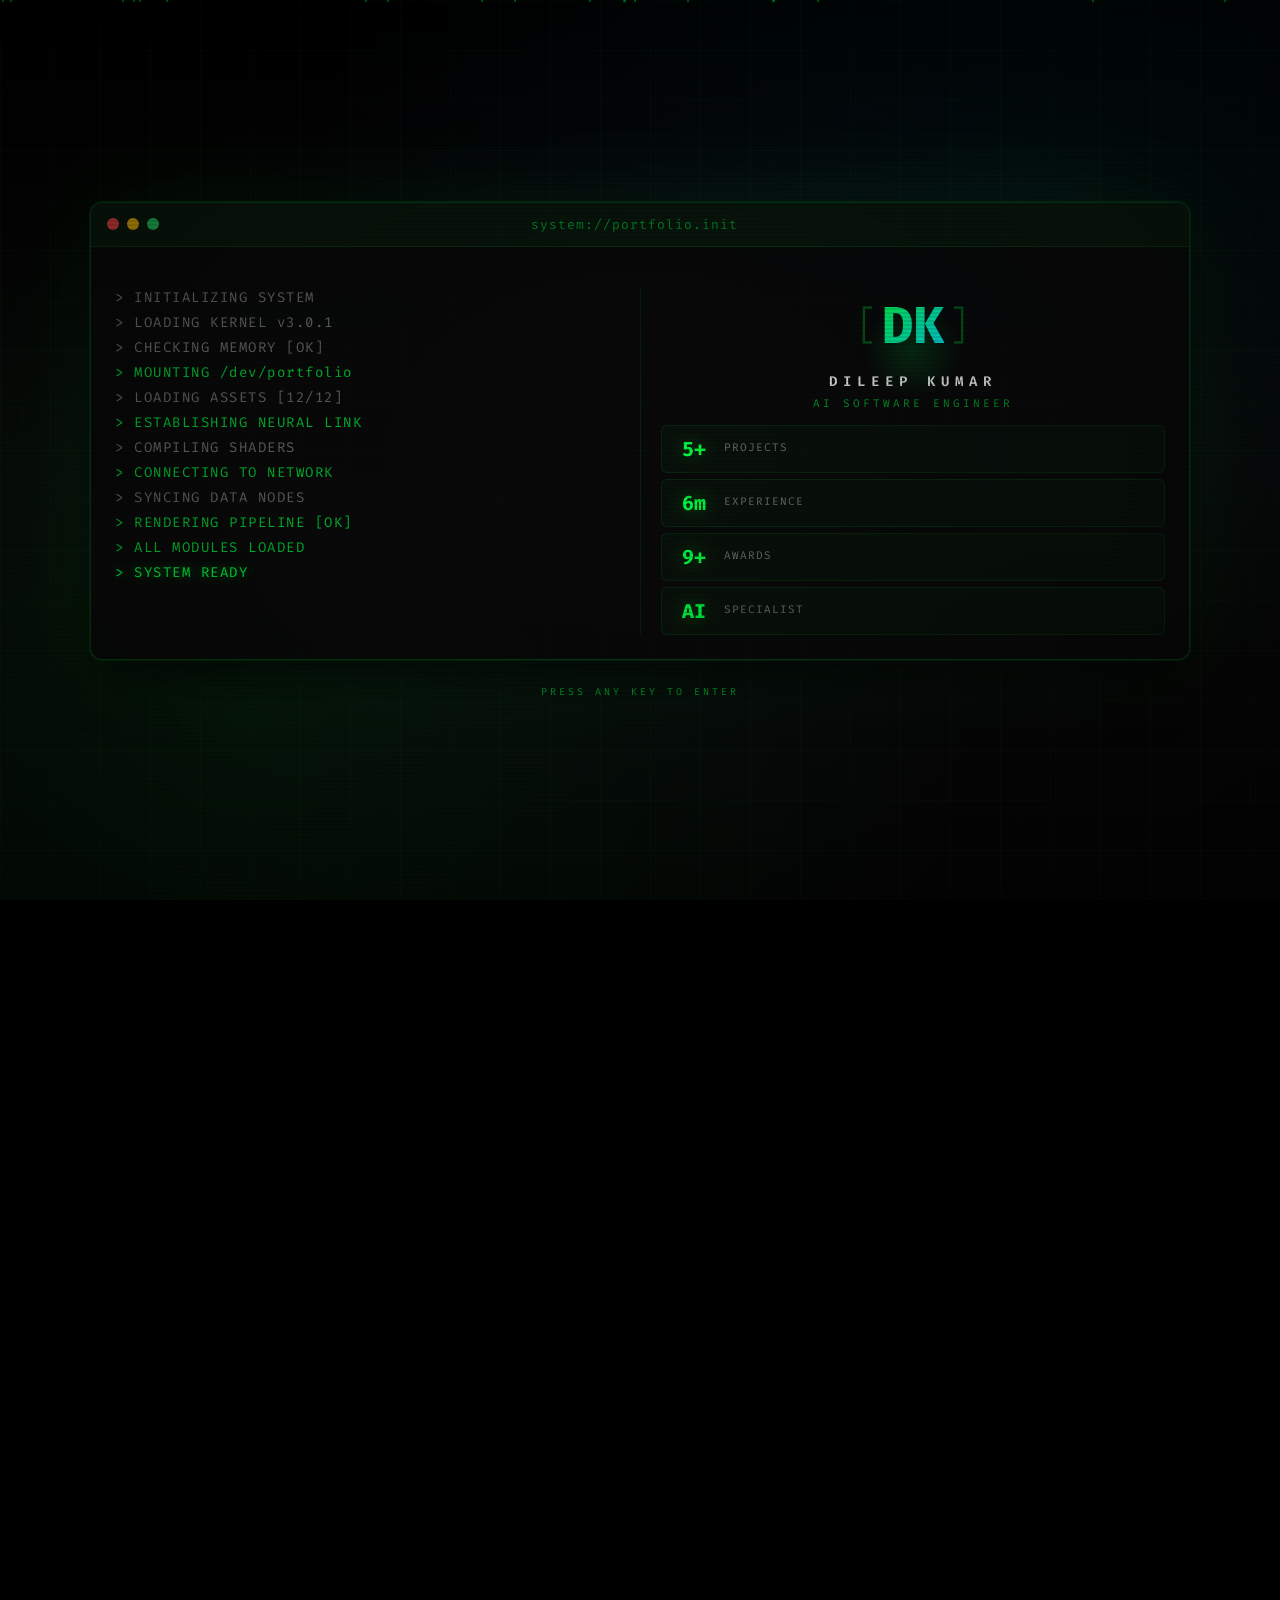
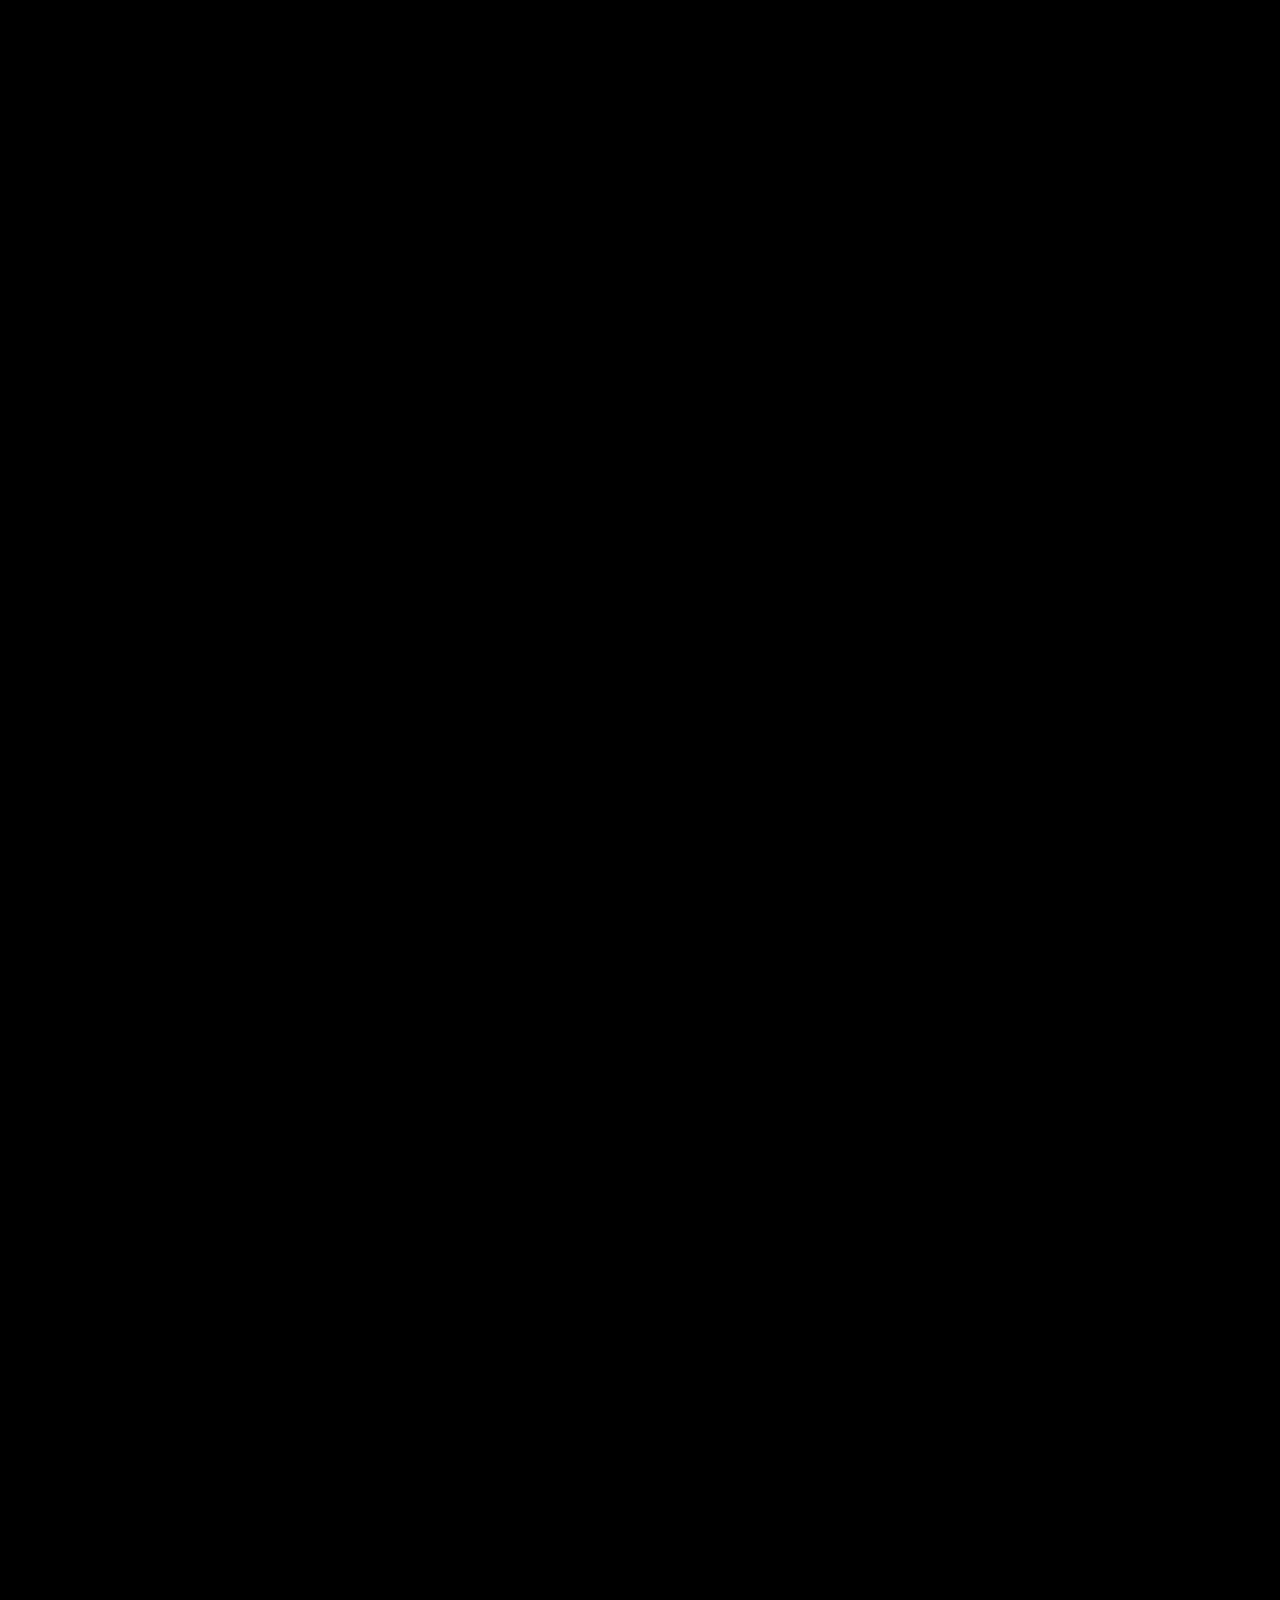
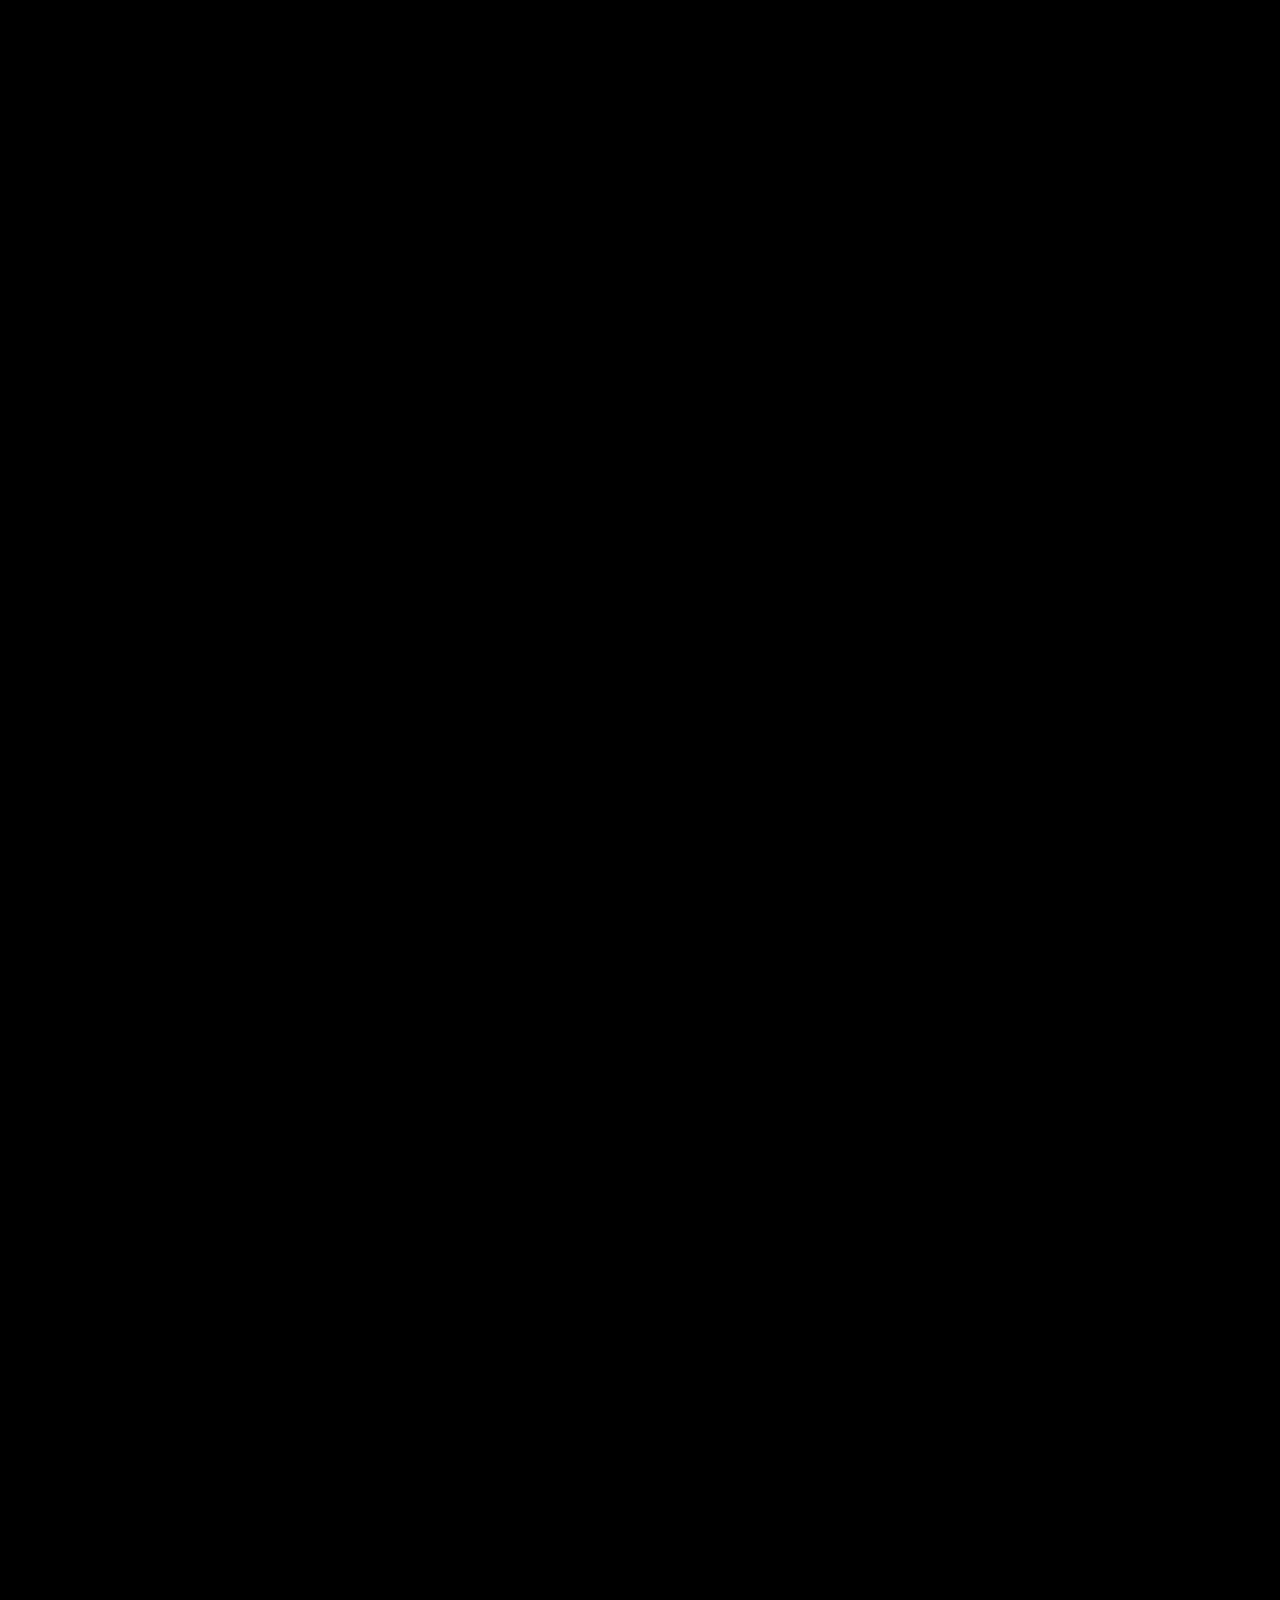
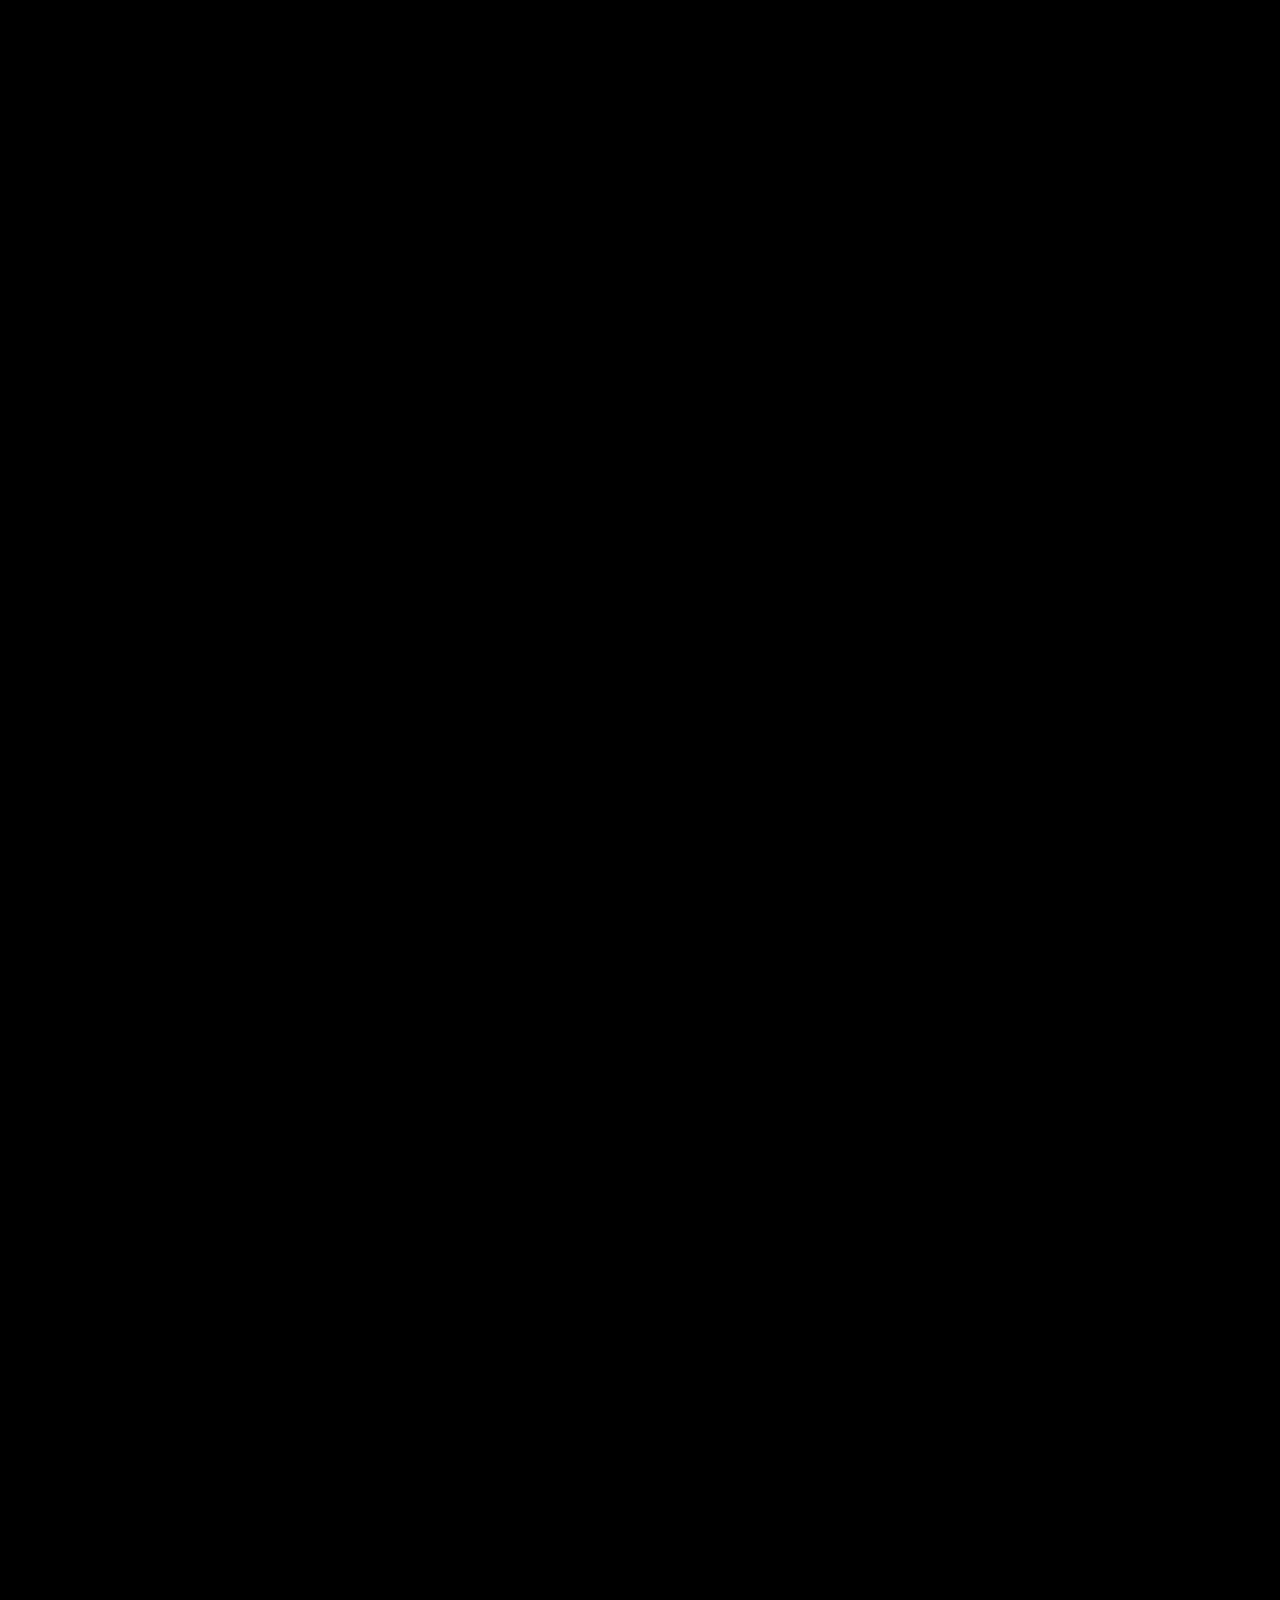
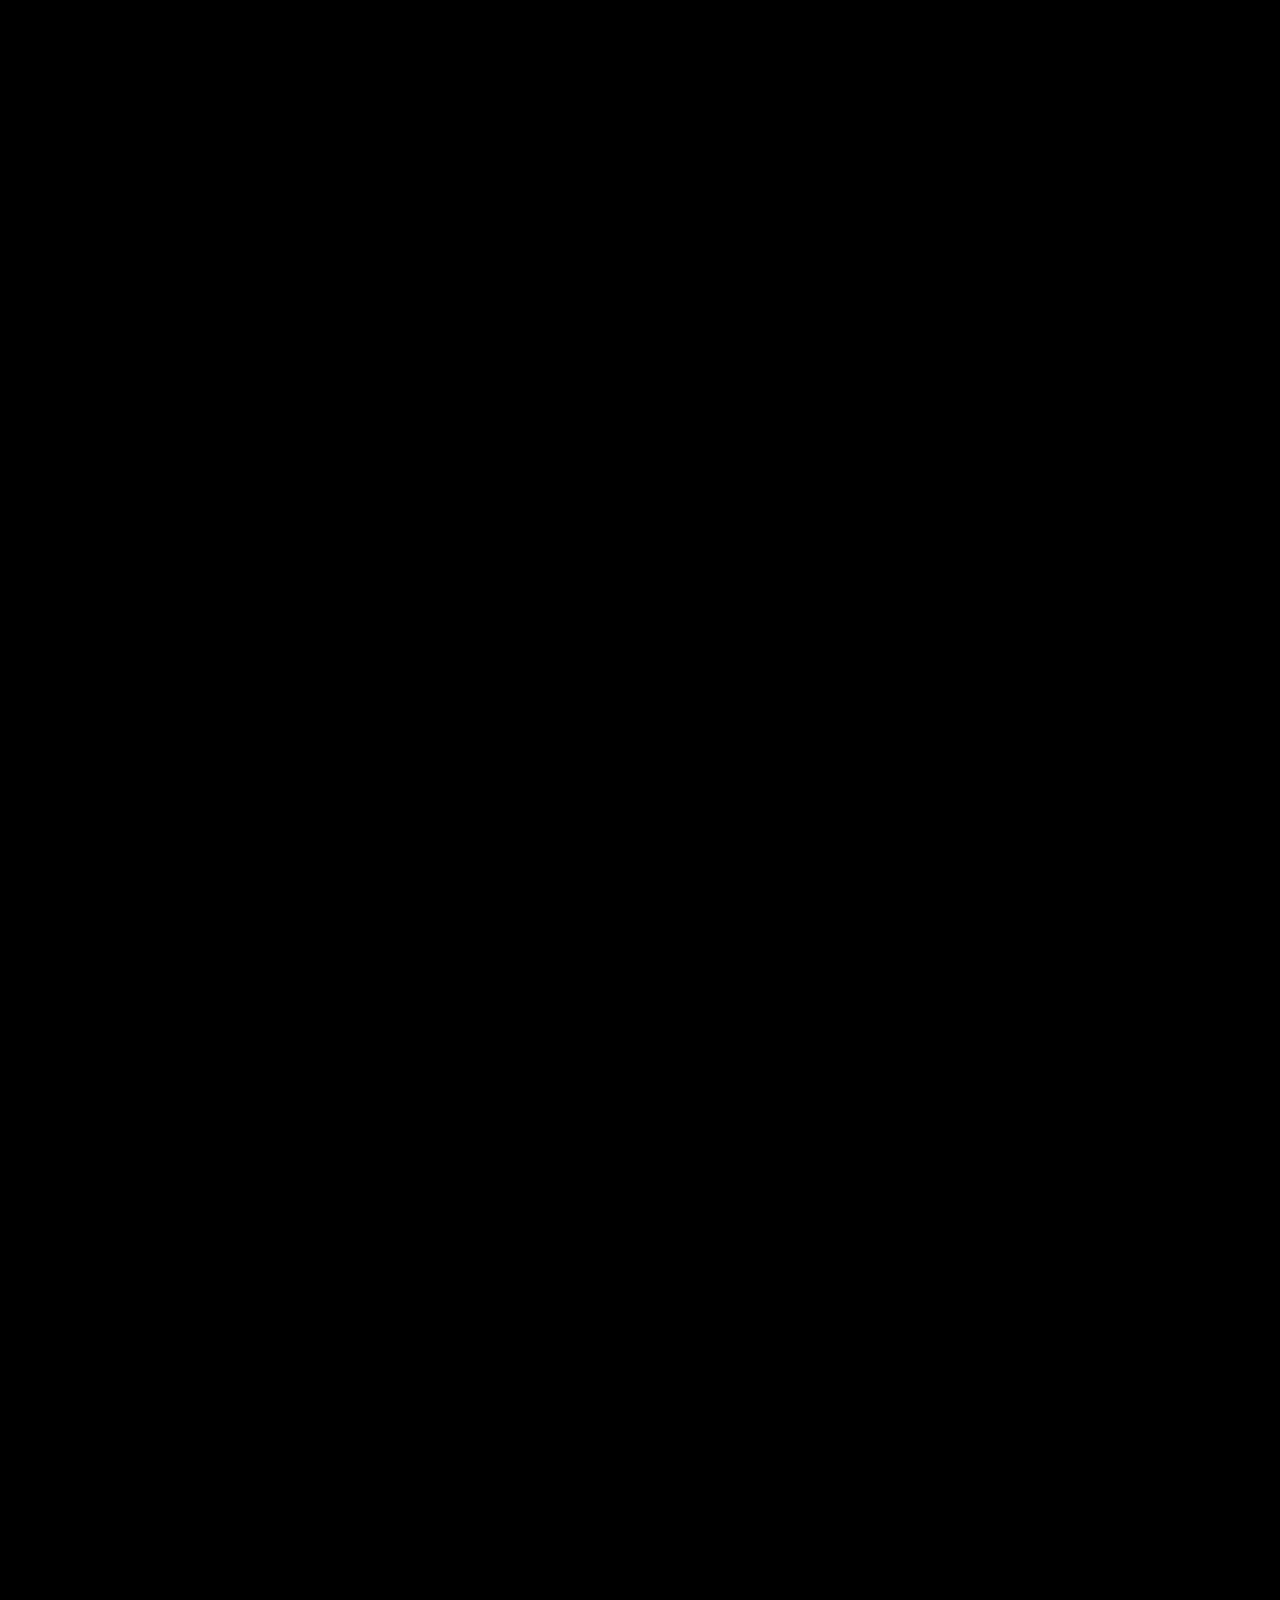
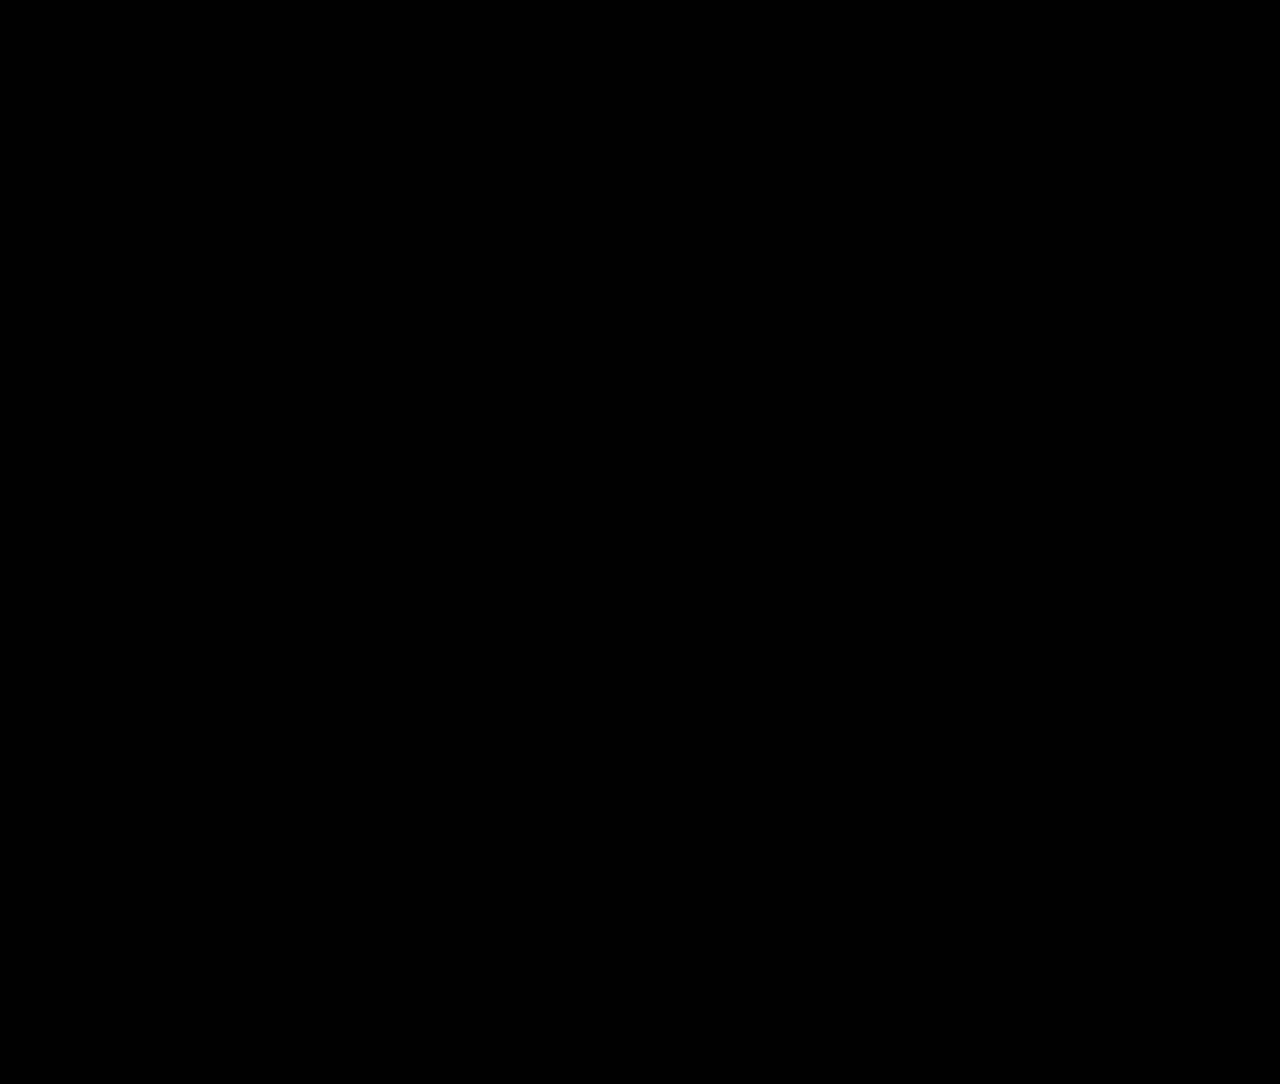
==== commit c6f65ad0: "Updates" ====
--- a/index.html
+++ b/index.html
@@ -19,7 +19,7 @@
     <link href="https://fonts.googleapis.com/css2?family=Fira+Code:wght@400;500;600;700&family=Inter:wght@300;400;500;600;700;800&display=swap" rel="stylesheet">
     
     <title>Dileep Kumar | AI Engineer</title>
-    <script type="module" crossorigin src="/assets/index-Dk_GnZlM.js"></script>
+    <script type="module" crossorigin src="/assets/index-DBh1_jzo.js"></script>
     <link rel="stylesheet" crossorigin href="/assets/index-BAmRU-ah.css">
   </head>
   <body>
